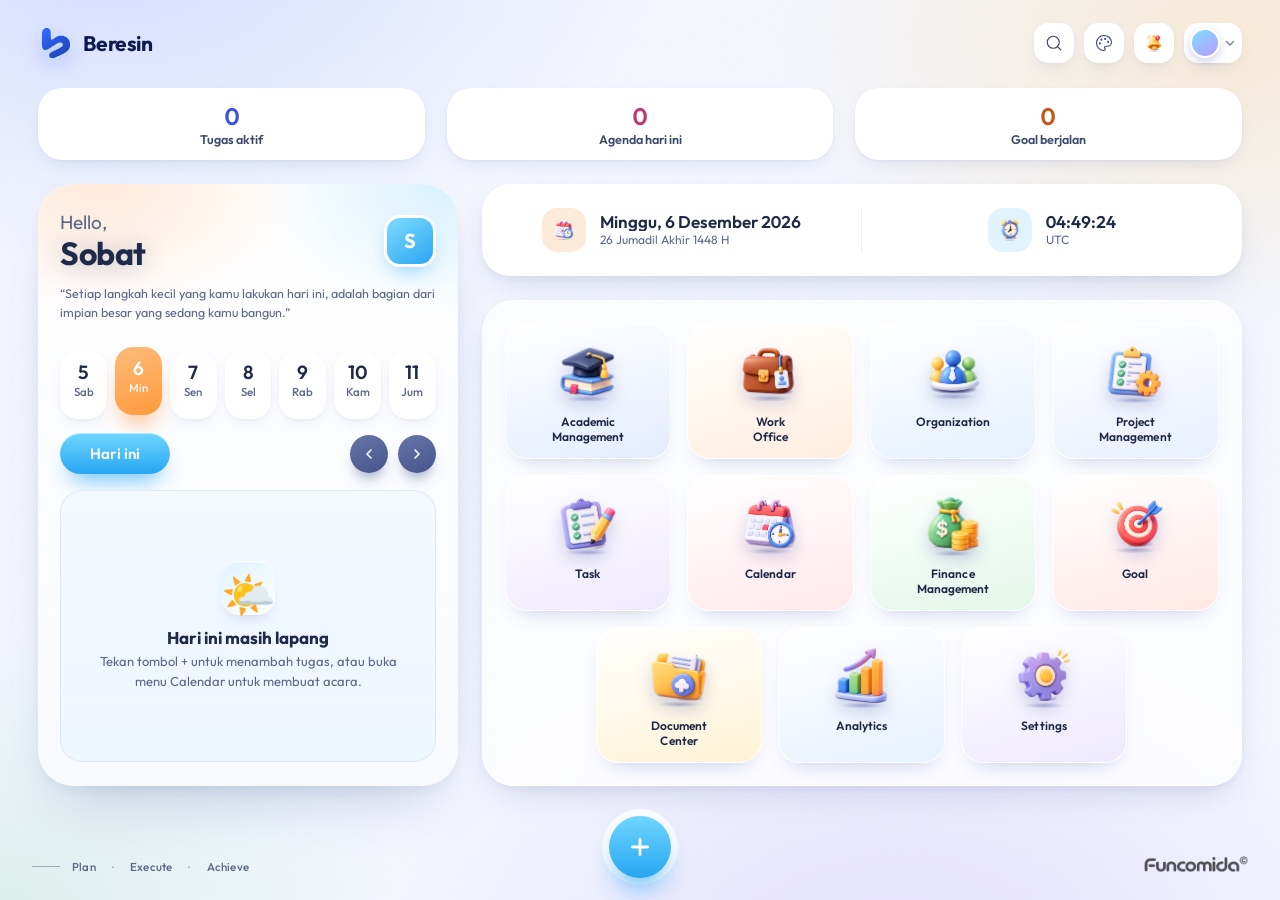
==== index.src.html @ 11c0bf35 "Add files via upload" ====
<!DOCTYPE html>
<html lang="id">
<head>
<meta charset="UTF-8">
<meta name="viewport" content="width=device-width, initial-scale=1, viewport-fit=cover">
<title>Beresin</title>
<meta name="description" content="Beresin — Semua teratur, hidup lebih mudah.">
<link rel="icon" type="image/svg+xml" href="data:image/svg+xml,%3Csvg xmlns='http://www.w3.org/2000/svg' viewBox='0 0 100 100'%3E%3Cdefs%3E%3ClinearGradient id='g' x1='0' y1='0' x2='1' y2='1'%3E%3Cstop offset='0' stop-color='%232F6BFF'/%3E%3Cstop offset='1' stop-color='%231E40AF'/%3E%3C/linearGradient%3E%3C/defs%3E%3Crect width='100' height='100' rx='24' fill='url(%23g)'/%3E%3Cg transform='translate(15 15) scale(.7)'%3E%3Cpath fill='white' d='M23.71 8.00C22.98 8.03 22.24 8.14 21.52 8.31C20.81 8.49 20.09 8.74 19.42 9.04C18.74 9.35 18.08 9.72 17.47 10.15C16.85 10.57 16.27 11.05 15.73 11.58C15.20 12.10 14.70 12.68 14.27 13.29C13.83 13.91 13.44 14.56 13.10 15.25C12.77 15.93 12.49 16.66 12.25 17.40C12.01 18.14 11.83 18.92 11.68 19.70C11.52 20.49 11.42 21.30 11.33 22.11C11.24 22.93 11.19 23.76 11.15 24.59C11.10 25.43 11.08 26.27 11.06 27.11C11.04 27.96 11.03 28.80 11.03 29.65C11.02 30.50 11.02 31.35 11.02 32.20C11.02 33.05 11.02 33.90 11.02 34.75C11.02 35.60 11.03 36.45 11.03 37.31C11.04 38.16 11.04 39.01 11.04 39.87C11.05 40.72 11.05 41.58 11.05 42.43C11.05 43.29 11.05 44.14 11.06 45.00C11.06 45.85 11.06 46.71 11.06 47.57C11.06 48.42 11.06 49.28 11.07 50.13C11.07 50.99 11.08 51.84 11.09 52.70C11.10 53.55 11.12 54.40 11.15 55.24C11.18 56.08 11.22 56.92 11.29 57.74C11.37 58.57 11.45 59.39 11.59 60.17C11.73 60.96 11.89 61.74 12.12 62.47C12.35 63.20 12.63 63.91 12.97 64.56C13.31 65.20 13.71 65.82 14.17 66.35C14.63 66.89 15.15 67.37 15.72 67.77C16.29 68.17 16.91 68.49 17.56 68.73C18.21 68.98 18.91 69.13 19.61 69.21C20.31 69.29 21.04 69.28 21.77 69.20C22.49 69.13 23.22 68.96 23.94 68.76C24.66 68.55 25.38 68.26 26.09 67.95C26.80 67.65 27.50 67.28 28.19 66.90C28.88 66.53 29.57 66.11 30.25 65.70C30.93 65.29 31.61 64.86 32.29 64.43C32.97 64.00 33.65 63.56 34.32 63.13C35.00 62.69 35.68 62.26 36.35 61.82C37.03 61.39 37.71 60.96 38.38 60.52C39.06 60.09 39.74 59.66 40.42 59.23C41.10 58.80 41.78 58.37 42.46 57.94C43.13 57.51 43.81 57.09 44.49 56.66C45.17 56.23 45.86 55.81 46.54 55.38C47.22 54.96 47.90 54.53 48.58 54.11C49.26 53.69 49.95 53.27 50.64 52.87C51.32 52.46 52.01 52.06 52.71 51.68C53.41 51.30 54.11 50.93 54.82 50.60C55.53 50.27 56.25 49.96 56.98 49.70C57.71 49.45 58.45 49.22 59.19 49.07C59.93 48.91 60.68 48.80 61.42 48.77C62.15 48.74 62.89 48.77 63.58 48.88C64.28 49.00 64.97 49.18 65.59 49.44C66.20 49.70 66.79 50.05 67.28 50.45C67.77 50.85 68.20 51.33 68.51 51.84C68.83 52.35 69.06 52.93 69.17 53.51C69.28 54.09 69.29 54.72 69.19 55.32C69.08 55.92 68.86 56.53 68.57 57.10C68.27 57.68 67.86 58.24 67.40 58.76C66.94 59.28 66.39 59.77 65.82 60.24C65.24 60.70 64.61 61.13 63.96 61.55C63.32 61.97 62.64 62.36 61.95 62.75C61.27 63.13 60.57 63.50 59.87 63.87C59.17 64.24 58.47 64.60 57.76 64.96C57.05 65.32 56.35 65.68 55.64 66.03C54.93 66.39 54.22 66.75 53.51 67.10C52.80 67.45 52.09 67.80 51.37 68.15C50.66 68.51 49.95 68.85 49.24 69.20C48.52 69.55 47.81 69.89 47.10 70.24C46.38 70.58 45.67 70.92 44.95 71.26C44.24 71.61 43.52 71.94 42.81 72.28C42.09 72.63 41.38 72.96 40.67 73.31C39.97 73.66 39.26 74.01 38.57 74.39C37.89 74.77 37.21 75.15 36.57 75.57C35.92 75.98 35.29 76.42 34.72 76.90C34.15 77.38 33.60 77.89 33.14 78.44C32.67 78.99 32.24 79.58 31.91 80.20C31.58 80.82 31.31 81.48 31.14 82.14C30.97 82.81 30.88 83.51 30.88 84.18C30.88 84.86 30.98 85.55 31.15 86.20C31.33 86.85 31.60 87.49 31.95 88.06C32.29 88.64 32.72 89.18 33.21 89.65C33.69 90.12 34.26 90.54 34.86 90.87C35.46 91.20 36.12 91.47 36.80 91.66C37.48 91.85 38.20 91.96 38.93 92.00C39.65 92.04 40.41 92.01 41.15 91.93C41.89 91.84 42.65 91.69 43.39 91.50C44.14 91.32 44.88 91.08 45.62 90.83C46.36 90.58 47.09 90.29 47.82 89.99C48.55 89.70 49.27 89.38 50.00 89.07C50.72 88.75 51.44 88.42 52.17 88.10C52.89 87.77 53.61 87.44 54.33 87.11C55.05 86.77 55.76 86.44 56.48 86.10C57.20 85.77 57.92 85.43 58.63 85.09C59.35 84.75 60.06 84.41 60.78 84.07C61.50 83.73 62.21 83.39 62.93 83.04C63.64 82.70 64.36 82.36 65.07 82.02C65.79 81.67 66.50 81.33 67.21 80.99C67.93 80.64 68.64 80.30 69.35 79.94C70.06 79.59 70.77 79.24 71.48 78.87C72.18 78.51 72.89 78.14 73.58 77.75C74.28 77.36 74.97 76.96 75.64 76.55C76.32 76.13 76.99 75.69 77.65 75.23C78.30 74.77 78.94 74.30 79.56 73.79C80.18 73.29 80.79 72.76 81.36 72.21C81.94 71.66 82.49 71.09 83.01 70.49C83.54 69.89 84.03 69.27 84.49 68.62C84.95 67.98 85.38 67.32 85.77 66.63C86.16 65.95 86.52 65.25 86.84 64.53C87.16 63.81 87.45 63.08 87.70 62.33C87.95 61.58 88.16 60.81 88.34 60.03C88.51 59.26 88.65 58.46 88.76 57.66C88.86 56.86 88.93 56.05 88.97 55.24C89.01 54.43 89.01 53.61 88.98 52.80C88.95 51.98 88.89 51.17 88.80 50.37C88.70 49.57 88.57 48.77 88.40 47.99C88.23 47.21 88.02 46.44 87.77 45.69C87.53 44.94 87.24 44.20 86.91 43.49C86.59 42.77 86.22 42.07 85.81 41.40C85.41 40.72 84.96 40.06 84.49 39.43C84.01 38.79 83.50 38.18 82.96 37.60C82.42 37.01 81.85 36.45 81.25 35.92C80.66 35.40 80.03 34.90 79.39 34.43C78.75 33.97 78.08 33.53 77.40 33.13C76.72 32.73 76.02 32.37 75.31 32.03C74.59 31.70 73.86 31.40 73.12 31.14C72.38 30.87 71.62 30.64 70.86 30.44C70.09 30.24 69.31 30.07 68.53 29.94C67.75 29.81 66.95 29.71 66.16 29.65C65.37 29.59 64.57 29.56 63.77 29.57C62.98 29.59 62.18 29.63 61.39 29.72C60.60 29.80 59.82 29.93 59.04 30.08C58.27 30.24 57.50 30.43 56.75 30.66C55.99 30.89 55.25 31.15 54.51 31.44C53.78 31.73 53.06 32.06 52.35 32.41C51.64 32.76 50.94 33.14 50.25 33.54C49.56 33.94 48.88 34.37 48.21 34.81C47.54 35.25 46.87 35.72 46.22 36.17C45.56 36.63 44.91 37.11 44.27 37.56C43.63 38.01 42.99 38.47 42.38 38.87C41.77 39.27 41.16 39.66 40.59 39.95C40.03 40.24 39.48 40.50 38.99 40.62C38.50 40.74 38.05 40.78 37.66 40.68C37.27 40.59 36.94 40.37 36.66 40.04C36.38 39.71 36.17 39.25 36.00 38.71C35.83 38.18 35.72 37.53 35.62 36.84C35.53 36.15 35.48 35.38 35.44 34.60C35.40 33.83 35.38 33.00 35.36 32.17C35.35 31.35 35.34 30.50 35.34 29.65C35.33 28.81 35.33 27.95 35.32 27.10C35.31 26.25 35.30 25.40 35.28 24.55C35.26 23.70 35.23 22.85 35.19 22.02C35.14 21.18 35.08 20.35 34.98 19.54C34.88 18.73 34.76 17.93 34.59 17.16C34.41 16.39 34.20 15.63 33.92 14.92C33.64 14.21 33.32 13.52 32.93 12.89C32.54 12.26 32.08 11.67 31.58 11.14C31.08 10.61 30.52 10.14 29.92 9.73C29.32 9.33 28.66 8.98 27.99 8.71C27.32 8.45 26.61 8.25 25.89 8.13C25.18 8.01 24.44 7.97 23.71 8.00Z'/%3E%3C/g%3E%3C/svg%3E">
<link rel="preconnect" href="https://fonts.googleapis.com">
<link rel="preconnect" href="https://fonts.gstatic.com" crossorigin>
<link rel="preload" as="style" href="https://fonts.googleapis.com/css2?family=Anton&family=Baloo+2:wght@600;700;800&family=Chakra+Petch:wght@400;500;600&family=EB+Garamond:wght@400;500&family=Fraunces:opsz,wght@9..144,600;9..144,700&family=Inter:wght@300;400;500;600;700&family=Nunito:wght@500;600;700;800&family=Outfit:wght@300;400;500;600;700&family=Pixelify+Sans:wght@400;500;600&family=Plus+Jakarta+Sans:wght@400;500;600;700;800&family=Sora:wght@400;500;600;700&display=swap" onload="this.onload=null;this.rel='stylesheet'">
<noscript><link rel="stylesheet" href="https://fonts.googleapis.com/css2?family=Anton&family=Baloo+2:wght@600;700;800&family=Chakra+Petch:wght@400;500;600&family=EB+Garamond:wght@400;500&family=Fraunces:opsz,wght@9..144,600;9..144,700&family=Inter:wght@300;400;500;600;700&family=Nunito:wght@500;600;700;800&family=Outfit:wght@300;400;500;600;700&family=Pixelify+Sans:wght@400;500;600&family=Plus+Jakarta+Sans:wght@400;500;600;700;800&family=Sora:wght@400;500;600;700&display=swap"></noscript>
<meta name="theme-color" content="#eef1f7">
<style>
:root{
  --ink:#1f2f4d;
  --glass:rgba(232,236,246,.62);
  --glass-line:rgba(255,255,255,.55);
  --serif:'EB Garamond','Cormorant Garamond',Georgia,serif;
  --sans:'Inter',system-ui,-apple-system,'Segoe UI',Roboto,sans-serif;
  --hand:'Segoe Script',cursive;
}
*{box-sizing:border-box;margin:0;padding:0}
html,body{height:100%}
body{font-family:var(--sans);color:var(--ink);overflow:hidden;background:#5b82b5;-webkit-font-smoothing:antialiased}

/* ---------- Background ---------- */
:root{--panel:rgba(246,248,253,.94)}
html[data-theme=pagi]{--ink:#233a5c;--glass:rgba(255,255,255,.58);--glass2:rgba(255,255,255,.55);--scene-filter:brightness(1.07) saturate(.92) hue-rotate(-10deg)}
html[data-theme=malam]{--ink:#e9eefc;--glass:rgba(18,26,48,.52);--glass2:rgba(18,26,48,.5);--glass-line:rgba(255,255,255,.16);--panel:rgba(20,28,50,.94);--scene-filter:brightness(.48) saturate(.85) hue-rotate(12deg)}
body{overflow-x:hidden;overflow-y:auto}
.bg{position:fixed;inset:0;z-index:0;background:#5a80b4}
.stack{position:absolute;inset:0;filter:var(--scene-filter,none);transition:filter .5s}
.stack svg{position:absolute;left:0;right:0;bottom:0;width:100%;height:100%}
.stack .photo{position:absolute;inset:0;background:center bottom/cover no-repeat}
.bg::after{content:"";position:absolute;inset:0;pointer-events:none;
  background:linear-gradient(180deg,rgba(40,60,100,.16) 0,transparent 22%,transparent 70%,rgba(30,25,45,.22) 100%)}
/* Layar tinggi (HP/tablet portrait): tampilkan seluruh pemandangan, tanpa zoom */
@media (max-aspect-ratio:3/2){
  .stack svg{height:calc(100vw * 1024 / 1536);-webkit-mask-image:linear-gradient(180deg,transparent 0,#000 20%);mask-image:linear-gradient(180deg,transparent 0,#000 20%)}
}

.sr-only{position:absolute;width:1px;height:1px;margin:-1px;padding:0;overflow:hidden;clip:rect(0 0 0 0);white-space:nowrap;border:0}
/* ---------- Layout ---------- */
.app{position:relative;z-index:1;min-height:100dvh;display:flex;flex-direction:column}
.top{display:flex;align-items:center;justify-content:space-between;padding:20px 32px 0;height:62px}
.brand{display:flex;align-items:center;gap:8px;color:#fff;text-decoration:none;font-family:var(--serif);font-size:17px;letter-spacing:.2px}
.brand svg{width:22px;height:22px}
.tools{display:flex;align-items:center;gap:16px;color:#fff}
.tools button{background:none;border:0;color:inherit;cursor:pointer;position:relative;display:grid;place-items:center;padding:3px;opacity:.95;transition:opacity .2s,transform .2s}
.tools button:hover{opacity:1;transform:translateY(-1px)}
.tools .ic{width:18px;height:18px}
.dot{position:absolute;top:1px;right:2px;width:6px;height:6px;border-radius:50%;background:#ff6b6b;border:1px solid rgba(255,255,255,.8)}
.avatar{display:flex;align-items:center;gap:4px}
.avatar i{width:27px;height:27px;border-radius:50%;border:2px solid #fff;display:block;overflow:hidden;background:linear-gradient(160deg,#cdd6e6 0,#8c9bb5 45%,#2b2f3d 46%,#161922 100%)}
.avatar svg{width:10px;height:10px}

/* ---------- Nav (lebih ramping) ---------- */
.nav-wrap{display:flex;justify-content:center;padding:8px 16px 0}
.nav{display:flex;align-items:flex-start;justify-content:center;padding:11px 18px 9px;border-radius:30px;
  background:var(--glass);border:1px solid var(--glass-line);
  -webkit-backdrop-filter:blur(14px) saturate(1.1);backdrop-filter:blur(14px) saturate(1.1);
  box-shadow:0 8px 30px rgba(40,60,110,.12), inset 0 1px 0 rgba(255,255,255,.45);max-width:100%}
.nav a{display:flex;flex-direction:column;align-items:center;gap:5px;text-decoration:none;color:var(--ink);
  font-size:10.5px;line-height:13.5px;text-align:center;padding:0 10px;flex:none;transition:transform .2s,opacity .2s;opacity:.92}
.nav a:hover{transform:translateY(-2px);opacity:1}
.nav a .ic{width:17px;height:17px;stroke-width:1.5}
.nav a:focus-visible,.tools button:focus-visible,.chip:focus-visible,.wall:focus-visible{outline:2px solid #fff;outline-offset:3px;border-radius:12px}

/* ---------- Hero (tepat di tengah) ---------- */
.hero{flex:1;display:flex;flex-direction:column;align-items:center;justify-content:center;text-align:center;padding:10px 20px 70px}
.hero h1{font-family:var(--serif);font-weight:400;color:#fff;line-height:1.2;letter-spacing:.2px;
  font-size:clamp(27px,3.2vw,48px);text-shadow:0 2px 24px rgba(40,60,110,.3)}
.quote{margin-top:18px;color:rgba(255,255,255,.96);font-size:clamp(13px,1.05vw,15.5px);line-height:1.6;font-weight:300;text-shadow:0 1px 14px rgba(40,60,110,.4)}
.info{margin:30px auto 0;display:grid;grid-template-columns:1fr 1px 1fr;align-items:center;width:min(470px,100%);height:76px;border-radius:24px;
  background:var(--glass2);border:1px solid var(--glass-line);color:var(--ink);
  -webkit-backdrop-filter:blur(14px);backdrop-filter:blur(14px);box-shadow:0 8px 30px rgba(40,60,110,.12)}
.info .cell{display:flex;align-items:center;justify-content:center;gap:12px;text-align:left;padding:0 10px}
.info .sep{width:1px;height:42px;background:currentColor;opacity:.22}
.info .ic{width:22px;height:22px;stroke-width:1.4;flex:none}
.info b{display:block;font-weight:500;font-size:14.5px;line-height:19px;font-variant-numeric:tabular-nums}
.info small{display:block;font-size:12px;line-height:18px;opacity:.88}

/* ---------- Footer ---------- */
.foot-l{position:fixed;left:32px;bottom:30px;z-index:2;display:flex;align-items:center;gap:12px;color:#fff;font-size:11.5px;letter-spacing:.2px}
.foot-l::before{content:"";width:28px;height:1px;background:rgba(255,255,255,.8)}
.foot-l span{opacity:.6;margin:0 4px}

/* ---------- Panel tema & wallpaper ---------- */
.panel{position:fixed;top:60px;right:24px;z-index:10;width:316px;max-width:calc(100vw - 24px);max-height:calc(100dvh - 80px);overflow:auto;
  padding:16px;border-radius:20px;background:var(--panel);color:var(--ink);border:1px solid var(--glass-line);
  -webkit-backdrop-filter:blur(18px);backdrop-filter:blur(18px);box-shadow:0 20px 60px rgba(20,30,60,.32);display:none;font-size:13px}
.panel.open{display:block;animation:pop .18s ease-out}
@keyframes pop{from{opacity:0;transform:translateY(-6px)}to{opacity:1;transform:none}}
.panel h2{font-size:12px;font-weight:500;margin:0 0 8px;opacity:.72}
.chips{display:flex;gap:8px;flex-wrap:wrap;margin-bottom:16px}
.chip{border:1px solid rgba(127,140,170,.45);background:transparent;color:inherit;border-radius:999px;padding:6px 13px;font:inherit;font-size:12.5px;cursor:pointer}
.chip[aria-pressed=true]{background:var(--ink);color:var(--panel);border-color:transparent}
.walls{display:grid;grid-template-columns:repeat(3,1fr);gap:8px}
.wall{aspect-ratio:16/10;border-radius:10px;border:2px solid transparent;cursor:pointer;background:#889 center/cover;position:relative;overflow:hidden;padding:0;display:grid;place-items:center;color:#fff}
.wall[aria-pressed=true]{border-color:var(--ink);box-shadow:0 0 0 1px var(--panel) inset}
.wall span{position:absolute;left:6px;bottom:4px;font-size:10px;color:#fff;text-shadow:0 1px 4px rgba(0,0,0,.65)}
.wall.up{border:2px dashed rgba(127,140,170,.6);color:var(--ink);background:rgba(127,140,170,.12)}
.wall.up span{color:var(--ink);text-shadow:none;left:0;right:0;text-align:center;bottom:auto}
.reset{margin-top:12px;background:none;border:0;color:inherit;opacity:.7;font:inherit;font-size:12px;text-decoration:underline;cursor:pointer;padding:0}

/* ---------- Responsif ---------- */
@media (max-width:1000px){.nav a{padding:0 7px}}
@media (max-width:820px){
  .top{padding:16px 18px 0;height:56px}
  .nav{display:grid;grid-template-columns:repeat(4,1fr);gap:14px 0;width:100%;max-width:440px;padding:14px 8px 12px;border-radius:24px}
  .nav a{padding:0 2px}
  .hero{padding-bottom:90px}
  .foot-l{left:18px;bottom:20px}
  .panel{right:12px;top:54px}
}
@media (max-width:420px){
  .tools{gap:12px}
  .info{height:70px}.info .cell{gap:8px;padding:0 6px}.info b{font-size:13.5px}.info small{font-size:11px}
  .quote br{display:none}
}
@media (prefers-reduced-motion:no-preference){
  .hero>*{animation:rise .9s cubic-bezier(.2,.7,.2,1) both}
  .hero .quote{animation-delay:.12s}.hero .info{animation-delay:.24s}
  @keyframes rise{from{opacity:0;transform:translateY(12px)}to{opacity:1;transform:none}}
}
</style>
<link rel="stylesheet" href="academic.css">
<link rel="stylesheet" href="cosmos.css">
<link rel="stylesheet" href="hud.css">
<link rel="stylesheet" href="premium.css">
<link rel="stylesheet" href="elite.css">
<link rel="stylesheet" href="academic-art.css">
<link rel="stylesheet" href="finance.css">
<link rel="stylesheet" href="fibnk.css">
<link rel="stylesheet" href="readowl.css">
<link rel="stylesheet" href="work-arcade.css">
<link rel="stylesheet" href="org-shop.css">
<link rel="stylesheet" href="goals.css">
<link rel="stylesheet" href="tasks.css">
<link rel="stylesheet" href="projects.css">
<link rel="stylesheet" href="analytics.css">
<link rel="stylesheet" href="refine.css">
<link rel="stylesheet" href="worlds.css">
<link rel="stylesheet" href="polish.css">
<link rel="stylesheet" href="v6.css">
<link rel="stylesheet" href="cal-fire.css">
<link rel="stylesheet" href="fixes.css">
<link rel="stylesheet" href="icons-premium.css">
<link rel="stylesheet" href="academic-light.css">
<link rel="stylesheet" href="fixes-buttons.css">
<link rel="stylesheet" href="exam.css">
<link rel="stylesheet" href="soft.css">
<link rel="stylesheet" href="final.css">
<link rel="stylesheet" href="cekricek.css">
<link rel="stylesheet" href="work-noir.css">
<link rel="stylesheet" href="revisi.css">
<link rel="stylesheet" href="beresin.css">
<link rel="stylesheet" href="fresh.css">
<link rel="stylesheet" href="icons-live.css">
<link rel="stylesheet" href="icons-3d.css">
<link rel="stylesheet" href="cal-polish.css">
<link rel="stylesheet" href="redesign.css">
</head>
<body>

<!-- Ikon (Lucide-style) -->
<svg width="0" height="0" style="position:absolute" aria-hidden="true">
  <defs>
    <symbol id="i-academic" viewBox="0 0 24 24"><image href="icons/academic.png" xlink:href="icons/academic.png" x="0" y="0" width="24" height="24"/></symbol>
    <symbol id="i-work" viewBox="0 0 24 24"><image href="icons/work.png" xlink:href="icons/work.png" x="0" y="0" width="24" height="24"/></symbol>
    <symbol id="i-org" viewBox="0 0 24 24"><image href="icons/org.png" xlink:href="icons/org.png" x="0" y="0" width="24" height="24"/></symbol>
    <symbol id="i-project" viewBox="0 0 24 24"><image href="icons/project.png" xlink:href="icons/project.png" x="0" y="0" width="24" height="24"/></symbol>
    <symbol id="i-task" viewBox="0 0 24 24"><image href="icons/task.png" xlink:href="icons/task.png" x="0" y="0" width="24" height="24"/></symbol>
    <symbol id="i-cal" viewBox="0 0 24 24"><image href="icons/cal.png" xlink:href="icons/cal.png" x="0" y="0" width="24" height="24"/></symbol>
    <symbol id="i-fin" viewBox="0 0 24 24"><image href="icons/fin.png" xlink:href="icons/fin.png" x="0" y="0" width="24" height="24"/></symbol>
    <symbol id="i-goal" viewBox="0 0 24 24"><image href="icons/goal.png" xlink:href="icons/goal.png" x="0" y="0" width="24" height="24"/></symbol>
    <symbol id="i-doc" viewBox="0 0 24 24"><image href="icons/doc.png" xlink:href="icons/doc.png" x="0" y="0" width="24" height="24"/></symbol>
    <symbol id="i-chart" viewBox="0 0 24 24"><image href="icons/chart.png" xlink:href="icons/chart.png" x="0" y="0" width="24" height="24"/></symbol>
    <symbol id="i-set" viewBox="0 0 24 24"><image href="icons/set.png" xlink:href="icons/set.png" x="0" y="0" width="24" height="24"/></symbol>
    <symbol id="i-search" viewBox="0 0 24 24"><circle cx="11" cy="11" r="8"/><path d="m21 21-4.3-4.3"/></symbol>
    <symbol id="i-bell" viewBox="0 0 24 24"><image href="icons/bell.png" xlink:href="icons/bell.png" x="0" y="0" width="24" height="24"/></symbol>
    <symbol id="i-clock" viewBox="0 0 24 24"><image href="icons/clock.png" xlink:href="icons/clock.png" x="0" y="0" width="24" height="24"/></symbol>
    <symbol id="i-palette" viewBox="0 0 24 24"><circle cx="13.5" cy="6.5" r=".6"/><circle cx="17.5" cy="10.5" r=".6"/><circle cx="8.5" cy="7.5" r=".6"/><circle cx="6.5" cy="12.5" r=".6"/><path d="M12 2C6.5 2 2 6.5 2 12s4.5 10 10 10c.93 0 1.65-.75 1.65-1.69 0-.44-.18-.83-.44-1.12-.29-.29-.44-.65-.44-1.13a1.64 1.64 0 0 1 1.67-1.67h2c3.05 0 5.55-2.5 5.55-5.55C21.97 6.01 17.46 2 12 2z"/></symbol>
    <symbol id="i-cloud" viewBox="0 0 24 24"><path d="M12 2v2M4.93 4.93l1.41 1.41M20 12h2M19.07 4.93l-1.41 1.41M15.95 12.65a4 4 0 0 0-5.93-4.13"/><path d="M13 22H7a5 5 0 1 1 4.9-6H13a3 3 0 0 1 0 6Z"/></symbol>
      <symbol id="i-book" viewBox="0 0 24 24"><image href="icons/book.png" xlink:href="icons/book.png" x="0" y="0" width="24" height="24"/></symbol>
  </defs>
</svg>

<!-- Background: ilustrasi SVG + (opsional) foto assets/bg.jpg -->
<div class="bg" aria-hidden="true"><div class="stack">

</div><div id="nebula"></div><canvas id="cosmos"></canvas></div>

<div class="app">
  <header class="top">
    <a class="brand" href="#" aria-label="Beresin">
      <svg viewBox="0 0 100 100" aria-hidden="true"><defs><linearGradient id="bsGrad" x1=".1" y1="0" x2=".9" y2="1"><stop offset="0" stop-color="#2F6BFF"/><stop offset="1" stop-color="#1E40AF"/></linearGradient></defs><path fill="url(#bsGrad)" d="M23.71 8.00C22.98 8.03 22.24 8.14 21.52 8.31C20.81 8.49 20.09 8.74 19.42 9.04C18.74 9.35 18.08 9.72 17.47 10.15C16.85 10.57 16.27 11.05 15.73 11.58C15.20 12.10 14.70 12.68 14.27 13.29C13.83 13.91 13.44 14.56 13.10 15.25C12.77 15.93 12.49 16.66 12.25 17.40C12.01 18.14 11.83 18.92 11.68 19.70C11.52 20.49 11.42 21.30 11.33 22.11C11.24 22.93 11.19 23.76 11.15 24.59C11.10 25.43 11.08 26.27 11.06 27.11C11.04 27.96 11.03 28.80 11.03 29.65C11.02 30.50 11.02 31.35 11.02 32.20C11.02 33.05 11.02 33.90 11.02 34.75C11.02 35.60 11.03 36.45 11.03 37.31C11.04 38.16 11.04 39.01 11.04 39.87C11.05 40.72 11.05 41.58 11.05 42.43C11.05 43.29 11.05 44.14 11.06 45.00C11.06 45.85 11.06 46.71 11.06 47.57C11.06 48.42 11.06 49.28 11.07 50.13C11.07 50.99 11.08 51.84 11.09 52.70C11.10 53.55 11.12 54.40 11.15 55.24C11.18 56.08 11.22 56.92 11.29 57.74C11.37 58.57 11.45 59.39 11.59 60.17C11.73 60.96 11.89 61.74 12.12 62.47C12.35 63.20 12.63 63.91 12.97 64.56C13.31 65.20 13.71 65.82 14.17 66.35C14.63 66.89 15.15 67.37 15.72 67.77C16.29 68.17 16.91 68.49 17.56 68.73C18.21 68.98 18.91 69.13 19.61 69.21C20.31 69.29 21.04 69.28 21.77 69.20C22.49 69.13 23.22 68.96 23.94 68.76C24.66 68.55 25.38 68.26 26.09 67.95C26.80 67.65 27.50 67.28 28.19 66.90C28.88 66.53 29.57 66.11 30.25 65.70C30.93 65.29 31.61 64.86 32.29 64.43C32.97 64.00 33.65 63.56 34.32 63.13C35.00 62.69 35.68 62.26 36.35 61.82C37.03 61.39 37.71 60.96 38.38 60.52C39.06 60.09 39.74 59.66 40.42 59.23C41.10 58.80 41.78 58.37 42.46 57.94C43.13 57.51 43.81 57.09 44.49 56.66C45.17 56.23 45.86 55.81 46.54 55.38C47.22 54.96 47.90 54.53 48.58 54.11C49.26 53.69 49.95 53.27 50.64 52.87C51.32 52.46 52.01 52.06 52.71 51.68C53.41 51.30 54.11 50.93 54.82 50.60C55.53 50.27 56.25 49.96 56.98 49.70C57.71 49.45 58.45 49.22 59.19 49.07C59.93 48.91 60.68 48.80 61.42 48.77C62.15 48.74 62.89 48.77 63.58 48.88C64.28 49.00 64.97 49.18 65.59 49.44C66.20 49.70 66.79 50.05 67.28 50.45C67.77 50.85 68.20 51.33 68.51 51.84C68.83 52.35 69.06 52.93 69.17 53.51C69.28 54.09 69.29 54.72 69.19 55.32C69.08 55.92 68.86 56.53 68.57 57.10C68.27 57.68 67.86 58.24 67.40 58.76C66.94 59.28 66.39 59.77 65.82 60.24C65.24 60.70 64.61 61.13 63.96 61.55C63.32 61.97 62.64 62.36 61.95 62.75C61.27 63.13 60.57 63.50 59.87 63.87C59.17 64.24 58.47 64.60 57.76 64.96C57.05 65.32 56.35 65.68 55.64 66.03C54.93 66.39 54.22 66.75 53.51 67.10C52.80 67.45 52.09 67.80 51.37 68.15C50.66 68.51 49.95 68.85 49.24 69.20C48.52 69.55 47.81 69.89 47.10 70.24C46.38 70.58 45.67 70.92 44.95 71.26C44.24 71.61 43.52 71.94 42.81 72.28C42.09 72.63 41.38 72.96 40.67 73.31C39.97 73.66 39.26 74.01 38.57 74.39C37.89 74.77 37.21 75.15 36.57 75.57C35.92 75.98 35.29 76.42 34.72 76.90C34.15 77.38 33.60 77.89 33.14 78.44C32.67 78.99 32.24 79.58 31.91 80.20C31.58 80.82 31.31 81.48 31.14 82.14C30.97 82.81 30.88 83.51 30.88 84.18C30.88 84.86 30.98 85.55 31.15 86.20C31.33 86.85 31.60 87.49 31.95 88.06C32.29 88.64 32.72 89.18 33.21 89.65C33.69 90.12 34.26 90.54 34.86 90.87C35.46 91.20 36.12 91.47 36.80 91.66C37.48 91.85 38.20 91.96 38.93 92.00C39.65 92.04 40.41 92.01 41.15 91.93C41.89 91.84 42.65 91.69 43.39 91.50C44.14 91.32 44.88 91.08 45.62 90.83C46.36 90.58 47.09 90.29 47.82 89.99C48.55 89.70 49.27 89.38 50.00 89.07C50.72 88.75 51.44 88.42 52.17 88.10C52.89 87.77 53.61 87.44 54.33 87.11C55.05 86.77 55.76 86.44 56.48 86.10C57.20 85.77 57.92 85.43 58.63 85.09C59.35 84.75 60.06 84.41 60.78 84.07C61.50 83.73 62.21 83.39 62.93 83.04C63.64 82.70 64.36 82.36 65.07 82.02C65.79 81.67 66.50 81.33 67.21 80.99C67.93 80.64 68.64 80.30 69.35 79.94C70.06 79.59 70.77 79.24 71.48 78.87C72.18 78.51 72.89 78.14 73.58 77.75C74.28 77.36 74.97 76.96 75.64 76.55C76.32 76.13 76.99 75.69 77.65 75.23C78.30 74.77 78.94 74.30 79.56 73.79C80.18 73.29 80.79 72.76 81.36 72.21C81.94 71.66 82.49 71.09 83.01 70.49C83.54 69.89 84.03 69.27 84.49 68.62C84.95 67.98 85.38 67.32 85.77 66.63C86.16 65.95 86.52 65.25 86.84 64.53C87.16 63.81 87.45 63.08 87.70 62.33C87.95 61.58 88.16 60.81 88.34 60.03C88.51 59.26 88.65 58.46 88.76 57.66C88.86 56.86 88.93 56.05 88.97 55.24C89.01 54.43 89.01 53.61 88.98 52.80C88.95 51.98 88.89 51.17 88.80 50.37C88.70 49.57 88.57 48.77 88.40 47.99C88.23 47.21 88.02 46.44 87.77 45.69C87.53 44.94 87.24 44.20 86.91 43.49C86.59 42.77 86.22 42.07 85.81 41.40C85.41 40.72 84.96 40.06 84.49 39.43C84.01 38.79 83.50 38.18 82.96 37.60C82.42 37.01 81.85 36.45 81.25 35.92C80.66 35.40 80.03 34.90 79.39 34.43C78.75 33.97 78.08 33.53 77.40 33.13C76.72 32.73 76.02 32.37 75.31 32.03C74.59 31.70 73.86 31.40 73.12 31.14C72.38 30.87 71.62 30.64 70.86 30.44C70.09 30.24 69.31 30.07 68.53 29.94C67.75 29.81 66.95 29.71 66.16 29.65C65.37 29.59 64.57 29.56 63.77 29.57C62.98 29.59 62.18 29.63 61.39 29.72C60.60 29.80 59.82 29.93 59.04 30.08C58.27 30.24 57.50 30.43 56.75 30.66C55.99 30.89 55.25 31.15 54.51 31.44C53.78 31.73 53.06 32.06 52.35 32.41C51.64 32.76 50.94 33.14 50.25 33.54C49.56 33.94 48.88 34.37 48.21 34.81C47.54 35.25 46.87 35.72 46.22 36.17C45.56 36.63 44.91 37.11 44.27 37.56C43.63 38.01 42.99 38.47 42.38 38.87C41.77 39.27 41.16 39.66 40.59 39.95C40.03 40.24 39.48 40.50 38.99 40.62C38.50 40.74 38.05 40.78 37.66 40.68C37.27 40.59 36.94 40.37 36.66 40.04C36.38 39.71 36.17 39.25 36.00 38.71C35.83 38.18 35.72 37.53 35.62 36.84C35.53 36.15 35.48 35.38 35.44 34.60C35.40 33.83 35.38 33.00 35.36 32.17C35.35 31.35 35.34 30.50 35.34 29.65C35.33 28.81 35.33 27.95 35.32 27.10C35.31 26.25 35.30 25.40 35.28 24.55C35.26 23.70 35.23 22.85 35.19 22.02C35.14 21.18 35.08 20.35 34.98 19.54C34.88 18.73 34.76 17.93 34.59 17.16C34.41 16.39 34.20 15.63 33.92 14.92C33.64 14.21 33.32 13.52 32.93 12.89C32.54 12.26 32.08 11.67 31.58 11.14C31.08 10.61 30.52 10.14 29.92 9.73C29.32 9.33 28.66 8.98 27.99 8.71C27.32 8.45 26.61 8.25 25.89 8.13C25.18 8.01 24.44 7.97 23.71 8.00Z"/></svg>
      Beresin
    </a>
    <div class="tools">
      <button type="button" aria-label="Cari"><svg class="ic" fill="none" stroke="currentColor" stroke-width="1.5" stroke-linecap="round" stroke-linejoin="round"><use href="#i-search"/></svg></button>
      <button type="button" id="themeBtn" aria-label="Tema dan wallpaper" aria-expanded="false" aria-controls="panel"><svg class="ic" fill="none" stroke="currentColor" stroke-width="1.5" stroke-linecap="round" stroke-linejoin="round"><use href="#i-palette"/></svg></button>
      <button type="button" aria-label="Notifikasi"><svg class="ic" fill="none" stroke="currentColor" stroke-width="1.5" stroke-linecap="round" stroke-linejoin="round"><use href="#i-bell"/></svg><span class="dot"></span></button>
      <button type="button" class="avatar" aria-label="Akun"><i></i><svg viewBox="0 0 12 12" fill="none" stroke="#fff" stroke-width="1.3" stroke-linecap="round" stroke-linejoin="round"><path d="m2.5 4.5 3.5 3.5 3.5-3.5"/></svg></button>
    </div>
  </header>

  <div class="nav-wrap">
    <nav class="nav" aria-label="Menu utama">
      <a href="#academic"><svg class="ic" fill="none" stroke="currentColor" stroke-linecap="round" stroke-linejoin="round"><use href="#i-academic"/></svg><span>Academic<br>Management</span></a>
      <a href="#work"><svg class="ic" fill="none" stroke="currentColor" stroke-linecap="round" stroke-linejoin="round"><use href="#i-work"/></svg><span>Work<br>Office</span></a>
      <a href="#organization"><svg class="ic" fill="none" stroke="currentColor" stroke-linecap="round" stroke-linejoin="round"><use href="#i-org"/></svg><span>Organization</span></a>
      <a href="#project"><svg class="ic" fill="none" stroke="currentColor" stroke-linecap="round" stroke-linejoin="round"><use href="#i-project"/></svg><span>Project<br>Management</span></a>
      <a href="#task"><svg class="ic" fill="none" stroke="currentColor" stroke-linecap="round" stroke-linejoin="round"><use href="#i-task"/></svg><span>Task</span></a>
      <a href="#calendar"><svg class="ic" fill="none" stroke="currentColor" stroke-linecap="round" stroke-linejoin="round"><use href="#i-cal"/></svg><span>Calendar</span></a>
      <a href="#finance"><svg class="ic" fill="none" stroke="currentColor" stroke-linecap="round" stroke-linejoin="round"><use href="#i-fin"/></svg><span>Finance<br>Management</span></a>
      <a href="#goal"><svg class="ic" fill="none" stroke="currentColor" stroke-linecap="round" stroke-linejoin="round"><use href="#i-goal"/></svg><span>Goal</span></a>
      <a href="#documents"><svg class="ic" fill="none" stroke="currentColor" stroke-linecap="round" stroke-linejoin="round"><use href="#i-doc"/></svg><span>Document<br>Center</span></a>
      <a href="#analytics"><svg class="ic" fill="none" stroke="currentColor" stroke-linecap="round" stroke-linejoin="round"><use href="#i-chart"/></svg><span>Analytics</span></a>
      <a href="#settings" id="navSettings"><svg class="ic" fill="none" stroke="currentColor" stroke-linecap="round" stroke-linejoin="round"><use href="#i-set"/></svg><span>Settings</span></a>
    </nav>
  </div>

  <main class="hero">
    <h1 class="greet" id="greet"><span id="hiName" class="sr-only">Assalamu’alaikum,</span><span class="glitch" id="glitch" aria-hidden="true" data-text=""></span></h1>
    <div class="greet-dots" id="greetDots" aria-hidden="true"></div>
    <p class="quote">“Setiap langkah kecil yang kamu lakukan hari ini, <br>adalah bagian dari impian besar yang sedang kamu bangun.”</p>
    <div class="info">
      <div class="cell">
        <svg class="ic" fill="none" stroke="currentColor" stroke-linecap="round" stroke-linejoin="round"><use href="#i-cal"/></svg>
        <span><b id="masehi">Rabu, 29 Oktober 2025</b><small id="hijriah">4 Jumadil Akhir 1447 H</small></span>
      </div>
      <i class="sep"></i>
      <div class="cell">
        <svg class="ic" fill="none" stroke="currentColor" stroke-linecap="round" stroke-linejoin="round"><use href="#i-clock"/></svg>
        <span><b id="clock">00:00:00</b><small id="zone">WIB</small></span>
      </div>
    </div>
  </main>
</div>

<div class="foot-l">Plan <span>·</span> Execute <span>·</span> Achieve</div>
<div class="foot-r" role="contentinfo"><img src="[data-uri]" alt="Funcomida©" width="104" height="16" draggable="false"></div>
<aside class="panel" id="panel" aria-label="Tampilan">
  <div class="p-head"><b>Tampilan</b><small>Atur kenyamanan tampilan</small></div>
  <div class="p-row"><span><b>Mode hemat</b><small>Kurangi animasi latar agar ringan di perangkat lawas</small></span><button type="button" class="sw" id="liteBtn" role="switch" aria-checked="false" aria-label="Mode hemat"></button></div>
  </aside>

<script>
(function(){
  var root=document.documentElement,$=function(i){return document.getElementById(i)};
  var S={get:function(k){try{return localStorage.getItem(k)}catch(e){return null}},
         set:function(k,v){try{localStorage.setItem(k,v);return true}catch(e){return false}},
         del:function(k){try{localStorage.removeItem(k)}catch(e){}}};

  /* ---------- Tanggal & jam real-time ---------- */
  var bulan=['Muharram','Safar','Rabiul Awal','Rabiul Akhir','Jumadil Awal','Jumadil Akhir','Rajab','Syaban','Ramadan','Syawal','Dzulkaidah','Dzulhijjah'];
  var tz='';try{tz=Intl.DateTimeFormat().resolvedOptions().timeZone||''}catch(e){}
  var zmap={'Asia/Jakarta':'WIB','Asia/Pontianak':'WIB','Asia/Makassar':'WITA','Asia/Jayapura':'WIT'};
  function zone(d){
    if(zmap[tz])return zmap[tz];
    try{var t=new Intl.DateTimeFormat('id-ID',{timeZoneName:'short'}).formatToParts(d).filter(function(x){return x.type==='timeZoneName'})[0];return t?t.value:tz}catch(e){return tz}
  }
  function pad(n){return n<10?'0'+n:''+n}
  var lastDay=-1;
  function tick(){
    var d=new Date();
    $('clock').textContent=pad(d.getHours())+':'+pad(d.getMinutes())+':'+pad(d.getSeconds());
    if(d.getDate()!==lastDay){
      lastDay=d.getDate();
      $('zone').textContent=zone(d);
      $('masehi').textContent=d.toLocaleDateString('id-ID',{weekday:'long',day:'numeric',month:'long',year:'numeric'});
      try{
        var p={};
        new Intl.DateTimeFormat('en-u-ca-islamic-umalqura',{day:'numeric',month:'numeric',year:'numeric'}).formatToParts(d).forEach(function(x){p[x.type]=x.value});
        $('hijriah').textContent=p.day+' '+bulan[parseInt(p.month,10)-1]+' '+parseInt(p.relatedYear||p.year,10)+' H';
      }catch(e){}
    }
  }
  tick();setInterval(tick,1000);

  /* ---------- Tampilan: satu suasana, langit bintang ---------- */
  root.dataset.theme='pagi';root.dataset.wall='soft';
  ['mo-wall','mo-theme','mo-custom','mo-gn'].forEach(function(k){S.del(k)});

  /* ---------- Panel ---------- */
  var panel=$('panel'),btn=$('themeBtn');
  function toggle(open){
    var o=open===undefined?!panel.classList.contains('open'):open;
    panel.classList.toggle('open',o);btn.setAttribute('aria-expanded',o);
  }
  btn.addEventListener('click',function(e){e.stopPropagation();toggle()});
  document.addEventListener('click',function(e){if(!panel.contains(e.target))toggle(false)});
  document.addEventListener('keydown',function(e){if(e.key==='Escape')toggle(false)});
})();
</script>
<script src="cosmos.js"></script>
<script src="hud.js"></script>
<script src="academic.js"></script>
<script src="exam-bank.js"></script>
<script src="exam-bank-etika-modul.js"></script>
<script src="exam-bank-acara-perdata.js"></script>
<script src="exam-bank-acara-perdata-2.js"></script>
<script src="exam.js"></script>
<script src="office.js"></script>
<script src="work-arcade.js"></script>
<script src="org-shop.js"></script>
<script src="tasks.js"></script>
<script src="calendar.js"></script>
<script src="finance.js"></script>
<script src="finance-ana.js"></script>
<script src="goals.js"></script>
<script src="documents.js"></script>
<script src="analytics.js"></script>
<script src="settings.js"></script>
<script src="premium.js"></script>
<script src="worlds.js"></script>
<script src="polish.js"></script>
<script src="v6.js"></script>
<script src="fx.js"></script>
<script src="stars.js"></script>
<script src="soft.js"></script>
<script src="icons-3d.js"></script>
<script src="brand-icons.js"></script>
<script src="icons-live.js"></script>
<script src="icons-motion.js"></script>
</body>
</html>
---- academic.css ----
/* Academic Management window — memakai variabel tema dari index.html */
html[data-theme=malam]{color-scheme:dark}
.ac-ov{position:fixed;inset:0;z-index:50;display:flex;align-items:center;justify-content:center;padding:16px;
  background:rgba(20,30,55,.38);-webkit-backdrop-filter:blur(6px);backdrop-filter:blur(6px);animation:acfade .2s ease-out}
.ac-ov[hidden]{display:none}
.ac-ov2{z-index:60;background:rgba(10,15,30,.45)}
@keyframes acfade{from{opacity:0}to{opacity:1}}
.ac-win{width:min(1060px,100%);height:min(760px,calc(100dvh - 32px));display:flex;flex-direction:column;overflow:hidden;
  background:var(--panel);color:var(--ink);border:1px solid var(--glass-line);border-radius:24px;
  box-shadow:0 30px 90px rgba(10,20,50,.4);font-family:var(--sans);font-size:13.5px}
.ac-win header{display:flex;align-items:flex-start;justify-content:space-between;gap:12px;padding:20px 24px 8px}
.ac-win h2{font-family:var(--serif);font-weight:400;font-size:26px;line-height:1.15}
.ac-win header p{opacity:.7;font-size:12.5px;margin-top:3px}
.ac-x{border:0;background:rgba(127,140,170,.18);color:inherit;width:32px;height:32px;border-radius:50%;font-size:20px;line-height:1;cursor:pointer;flex:none}
.ac-x:hover{background:rgba(127,140,170,.32)}
.ac-tabs{display:flex;gap:6px;padding:8px 24px 12px;overflow-x:auto;scrollbar-width:none;border-bottom:1px solid rgba(127,140,170,.22)}
.ac-tabs::-webkit-scrollbar{display:none}
.ac-tab,.ac-chip{flex:none;border:1px solid rgba(127,140,170,.4);background:transparent;color:inherit;border-radius:999px;padding:7px 14px;font:inherit;font-size:12.5px;cursor:pointer;white-space:nowrap}
.ac-tab[aria-selected=true],.ac-chip[aria-pressed=true]{background:var(--ink);color:var(--panel);border-color:transparent}
.ac-body{flex:1;overflow:auto;padding:18px 24px 26px}
.ac-bar{display:flex;align-items:center;justify-content:space-between;gap:12px;flex-wrap:wrap;margin-bottom:14px}
.ac-hint{opacity:.7;font-size:12.5px;max-width:60ch}
.ac-btn{border:1px solid rgba(127,140,170,.45);background:transparent;color:inherit;border-radius:10px;padding:8px 14px;font:inherit;font-size:12.5px;cursor:pointer}
.ac-btn:hover{background:rgba(127,140,170,.16)}
.ac-btn.pri{background:var(--ink);color:var(--panel);border-color:transparent}
.ac-btn.pri:hover{opacity:.9}
.ac-btn.sm{padding:5px 10px;font-size:12px}
.ac-btn.danger{color:#d0443e}
.ac-card{border:1px solid rgba(127,140,170,.3);background:rgba(127,140,170,.09);border-radius:16px;padding:16px;margin-bottom:14px}
.ac-card h3{font-size:15px;font-weight:500}
.ac-row{display:flex;justify-content:space-between;align-items:flex-start;gap:12px;flex-wrap:wrap}
.ac-acts{display:flex;gap:6px;flex-wrap:wrap}
.ac-meta{display:flex;gap:18px;flex-wrap:wrap;margin:10px 0;font-size:12.5px;opacity:.9}
.ac-meta b{font-weight:500}
.ac-notes{white-space:pre-wrap;opacity:.8;font-size:12.5px;margin:6px 0 10px}
.ac-badge{display:inline-block;border-radius:999px;padding:2px 9px;font-size:11px;border:1px solid rgba(127,140,170,.45);margin-left:6px;vertical-align:middle;background:transparent;color:inherit;font-family:inherit}
.ac-badge.on{background:#2f9e6b;color:#fff;border-color:transparent}
.ac-badge.hi{background:#d0443e;color:#fff;border-color:transparent}
.ac-badge.mid{background:#d99a2b;color:#fff;border-color:transparent}
.ac-badge.late{color:#d0443e;border-color:#d0443e}
button.ac-badge{cursor:pointer}
.ac-tbl{width:100%;border-collapse:collapse;font-size:12.5px;margin-top:6px}
.ac-tbl th{text-align:left;font-weight:500;opacity:.65;padding:6px 8px;border-bottom:1px solid rgba(127,140,170,.3)}
.ac-tbl td{padding:8px;border-bottom:1px solid rgba(127,140,170,.16);vertical-align:top}
.ac-tbl tr.ac-click{cursor:pointer}.ac-tbl tr.ac-click:hover{background:rgba(127,140,170,.12)}
.ac-tblwrap{overflow-x:auto}
.ac-empty{text-align:center;opacity:.65;padding:36px 12px;border:1px dashed rgba(127,140,170,.4);border-radius:16px}
.ac-chips{display:flex;gap:6px;flex-wrap:wrap;margin-bottom:14px}
.ac-item{display:flex;gap:12px;align-items:flex-start;border:1px solid rgba(127,140,170,.3);background:rgba(127,140,170,.09);border-radius:14px;padding:12px 14px;margin-bottom:10px}
.ac-item>div{flex:1;min-width:0}
.ac-item .t{font-size:14px;font-weight:500;text-align:left;background:none;border:0;color:inherit;font-family:inherit;padding:0;cursor:pointer}
.ac-item .t:hover{text-decoration:underline}
.ac-item.done .t{opacity:.55;text-decoration:line-through}
.ac-item small{display:block;opacity:.72;font-size:12px;margin-top:3px;line-height:1.5}
.ac-item input[type=checkbox]{width:18px;height:18px;margin-top:2px;accent-color:var(--ink);cursor:pointer}
.ac-item a,.ac-card a{color:inherit}
.ac-grid{display:grid;grid-template-columns:repeat(auto-fit,minmax(170px,1fr));gap:12px;margin-bottom:18px}
.ac-stat{border:1px solid rgba(127,140,170,.3);background:rgba(127,140,170,.09);border-radius:16px;padding:14px 16px}
.ac-stat b{display:block;font-family:var(--serif);font-weight:400;font-size:32px;line-height:1.1}
.ac-stat span{font-size:12px;opacity:.72}
.ac-h{font-size:14px;font-weight:500;margin:18px 0 10px}
.ac-bars{display:grid;gap:10px}
.ac-bar2{display:grid;grid-template-columns:minmax(80px,170px) 1fr auto;gap:10px;align-items:center;font-size:12.5px}
.ac-track{height:10px;border-radius:99px;background:rgba(127,140,170,.2);overflow:hidden;position:relative}
.ac-track i{display:block;height:100%;border-radius:99px;background:var(--ink)}
.ac-track i.alt{background:#d99a2b}
.ac-pair{display:grid;gap:4px}
.ac-legend{display:flex;gap:14px;font-size:12px;opacity:.8;margin-bottom:8px}
.ac-legend i{display:inline-block;width:10px;height:10px;border-radius:50%;margin-right:5px;background:var(--ink)}
.ac-legend i.alt{background:#d99a2b}
.ac-warn{border:1px solid #d99a2b;background:rgba(217,154,43,.14);border-radius:12px;padding:10px 14px;margin-bottom:14px;font-size:12.5px;display:flex;gap:10px;align-items:center;justify-content:space-between;flex-wrap:wrap}
/* Form */
.ac-form{width:min(560px,100%);height:auto;max-height:calc(100dvh - 32px)}
.ac-fields{padding:6px 24px 4px;overflow:auto;display:grid;grid-template-columns:1fr 1fr;gap:12px}
.ac-fields label{display:grid;gap:5px;font-size:12px;opacity:.95}
.ac-fields label span{opacity:.72}
.ac-fields .full{grid-column:1/-1}
.ac-form footer,.ac-foot{display:flex;justify-content:flex-end;gap:8px;padding:14px 24px 20px}
.ac-win input:not([type=checkbox]),.ac-win select,.ac-win textarea{width:100%;font:inherit;font-size:13.5px;color:inherit;background:rgba(127,140,170,.13);border:1px solid rgba(127,140,170,.4);border-radius:10px;padding:8px 10px;min-width:0}
.ac-win textarea{resize:vertical}
.ac-win input:focus,.ac-win select:focus,.ac-win textarea:focus{outline:2px solid var(--ink);outline-offset:1px}
.ac-win button:focus-visible{outline:2px solid var(--ink);outline-offset:2px}
.ac-cfg{display:grid;grid-template-columns:repeat(auto-fit,minmax(300px,1fr));gap:16px}
.ac-cfg table input{padding:6px 8px}
.ac-cfg td{padding:4px 4px 4px 0;border:0}
.ac-sum{font-size:12px;opacity:.75;margin-top:8px}
/* Coming soon */
.ac-soon{position:fixed;inset:0;z-index:80;display:flex;align-items:center;justify-content:center;background:rgba(20,30,55,.3);-webkit-backdrop-filter:blur(4px);backdrop-filter:blur(4px);animation:acfade .2s ease-out;padding:16px}
.ac-soon[hidden]{display:none}
.ac-soon>div{background:var(--panel);color:var(--ink);border:1px solid var(--glass-line);border-radius:22px;padding:30px 44px;text-align:center;box-shadow:0 24px 70px rgba(10,20,50,.35)}
.ac-soon small{display:block;font-size:12px;opacity:.65;margin-bottom:6px}
.ac-soon b{font-family:var(--serif);font-weight:400;font-size:30px;letter-spacing:.5px}
@media (max-width:700px){
  .ac-ov{padding:0}
  .ac-win{height:100dvh;border-radius:0;border:0}
  .ac-form{height:auto;max-height:100dvh;border-radius:20px 20px 0 0;align-self:flex-end}
  .ac-ov2{align-items:flex-end}
  .ac-win header{padding:16px 16px 6px}.ac-win h2{font-size:22px}
  .ac-tabs{padding:6px 16px 10px}.ac-body{padding:14px 16px 24px}
  .ac-fields{grid-template-columns:1fr;padding:6px 16px}
  .ac-form footer{padding:12px 16px 18px}
  .ac-bar2{grid-template-columns:1fr auto}.ac-bar2 .ac-track{grid-column:1/-1;order:3}
}

/* Kanban & timeline (Project Management) */
.kb{display:grid;grid-template-columns:repeat(3,minmax(0,1fr));gap:12px}
.kb>div{background:rgba(127,140,170,.09);border:1px solid rgba(127,140,170,.3);border-radius:14px;padding:10px;min-height:120px}
.kb h4{font-size:12.5px;font-weight:500;margin:0 0 8px;opacity:.8}
.kc{background:var(--panel);border:1px solid rgba(127,140,170,.3);border-radius:10px;padding:9px 10px;margin-bottom:8px}
.kc .t{font-size:13px;font-weight:500;text-align:left;background:none;border:0;color:inherit;font-family:inherit;padding:0;cursor:pointer}
.kc small{display:block;opacity:.7;font-size:11.5px;margin-top:3px}
.kc .ac-acts{margin-top:7px}
.tl-row{display:grid;grid-template-columns:130px 1fr;gap:10px;align-items:center;margin-bottom:8px;font-size:12px}
.tl-row>span{overflow:hidden;text-overflow:ellipsis;white-space:nowrap}
.tl-track{position:relative;height:22px;border-radius:99px;background:rgba(127,140,170,.16)}
.tl-bar{position:absolute;top:0;bottom:0;border-radius:99px;background:var(--ink);opacity:.85}
.tl-dot{position:absolute;top:50%;width:12px;height:12px;border-radius:50%;background:#d99a2b;transform:translate(-50%,-50%)}
.tl-dot.d{border-radius:2px;background:var(--ink);transform:translate(-50%,-50%) rotate(45deg)}
.tl-dot.ok{background:#2f9e6b}
.tl-now{position:absolute;top:-3px;bottom:-3px;width:2px;background:#d0443e}
.ac-back{margin-bottom:12px}
@media (max-width:700px){.kb{grid-template-columns:1fr}.tl-row{grid-template-columns:90px 1fr}}

/* Task, kalender, keuangan */
.ac-badge.soon{color:#b9801a;border-color:#d99a2b}
.kb.kb5{grid-template-columns:repeat(5,minmax(190px,1fr));overflow-x:auto}
.mg{display:grid;grid-template-columns:repeat(7,minmax(0,1fr));border:1px solid rgba(127,140,170,.3);border-radius:14px;overflow:hidden}
.mg .mh{padding:6px;font-size:11.5px;opacity:.7;text-align:center;border-bottom:1px solid rgba(127,140,170,.3)}
.mc{min-height:92px;padding:5px;border-right:1px solid rgba(127,140,170,.18);border-bottom:1px solid rgba(127,140,170,.18);cursor:pointer;overflow:hidden;min-width:0}
.mc:hover{background:rgba(127,140,170,.1)}
.mc.out{opacity:.45}.mc.td{background:rgba(127,140,170,.16)}
.mc>b{font-size:12px;font-weight:500;display:flex;justify-content:space-between;gap:4px}
.mc>b small{font-weight:400;opacity:.6;font-size:10px}
.ev{display:block;width:100%;text-align:left;font:inherit;font-size:11px;line-height:1.3;border:0;border-left:3px solid var(--c,#4f7cff);background:rgba(127,140,170,.16);background:color-mix(in srgb,var(--c,#4f7cff) 20%,transparent);color:inherit;border-radius:4px;padding:2px 5px;margin-top:3px;cursor:pointer;overflow:hidden;white-space:nowrap;text-overflow:ellipsis}
.ev.tk{background:transparent;border:1px dashed var(--c,#8a94a6);border-left-width:3px}
.more{font-size:10.5px;opacity:.65;margin-top:2px}
.tgw{overflow-x:auto}
.tg{display:grid;grid-template-columns:46px repeat(var(--n,1),minmax(0,1fr));border:1px solid rgba(127,140,170,.3);border-radius:14px;overflow:hidden;min-width:var(--mw,0)}
.tg .hh{padding:6px 4px;font-size:11.5px;text-align:center;border-bottom:1px solid rgba(127,140,170,.3);border-left:1px solid rgba(127,140,170,.18);cursor:pointer;line-height:1.3}
.tg .hh small{display:block;opacity:.6;font-size:10px}
.tg .ad{padding:3px;border-bottom:1px solid rgba(127,140,170,.3);border-left:1px solid rgba(127,140,170,.18);min-height:26px;font-size:10.5px;opacity:.95}
.tg .lb{font-size:10px;opacity:.6;padding:6px 4px;border-bottom:1px solid rgba(127,140,170,.3);text-align:right}
.tg .hours div{height:48px;font-size:10px;opacity:.6;text-align:right;padding:0 6px 0 0;box-sizing:border-box;border-top:1px solid rgba(127,140,170,.15)}
.tg .col{position:relative;height:1152px;border-left:1px solid rgba(127,140,170,.18);background-image:repeating-linear-gradient(to bottom,transparent 0,transparent 47px,rgba(127,140,170,.15) 47px,rgba(127,140,170,.15) 48px)}
.tg .col .ev{position:absolute;margin:0;white-space:normal;box-sizing:border-box;z-index:1}
.tg .col .now{position:absolute;left:0;right:0;height:2px;background:#d0443e;z-index:2}
.dayh{margin:16px 0 6px;font-size:13px;font-weight:500}
.dayh small{opacity:.6;font-weight:400;margin-left:6px}
.aitem{display:flex;gap:10px;align-items:flex-start;border-left:4px solid var(--c,#4f7cff);background:rgba(127,140,170,.09);border-radius:10px;padding:8px 12px;margin-bottom:6px;font-size:13px;cursor:pointer;width:100%;text-align:left;color:inherit;font-family:inherit;border-top:0;border-right:0;border-bottom:0}
.aitem small{display:block;opacity:.7;font-size:12px}.aitem .tm{min-width:92px;opacity:.8;font-size:12px}
.ac-tbl td.num,.ac-tbl th.num{text-align:right;white-space:nowrap}
.pos{color:#2f9e6b}.neg{color:#d0443e}
.qa{display:grid;gap:8px;margin-bottom:18px}.qa div{border:1px solid rgba(127,140,170,.3);background:rgba(127,140,170,.09);border-radius:12px;padding:10px 14px;font-size:13px;line-height:1.5}.qa b{font-weight:500}
@media (max-width:700px){.mc{min-height:70px;padding:3px}.ev{font-size:10px}.aitem{flex-direction:column;gap:2px}}

/* Goal, Dokumen, Analytics, Settings */
.vb{display:flex;gap:6px;align-items:flex-end;height:150px;margin-top:6px}
.vb>div{flex:1;min-width:0;display:flex;flex-direction:column;justify-content:flex-end;align-items:center;height:100%;font-size:10px;text-align:center;gap:3px}
.vb .bs{display:flex;gap:2px;align-items:flex-end;justify-content:center;width:100%;flex:1}
.vb i{display:block;flex:1;max-width:22px;background:var(--ink);border-radius:5px 5px 0 0;min-height:2px}
.vb i.alt{background:#d99a2b}
.vb span{opacity:.75;line-height:1.2}
.ins{border:1px solid rgba(127,140,170,.3);background:rgba(127,140,170,.09);border-radius:14px;padding:11px 14px;margin-bottom:8px;font-size:13px;line-height:1.5}
.ins b{display:block;font-weight:500}
.ins.warn{border-left:4px solid #d99a2b}.ins.good{border-left:4px solid #2f9e6b}.ins.info{border-left:4px solid #4f7cff}
.ph{width:84px;height:84px;border-radius:50%;background:rgba(127,140,170,.25) center/cover no-repeat;border:2px solid var(--ink);flex:none}
.pv{display:flex;align-items:center;gap:16px;flex-wrap:wrap;margin-bottom:14px}
.tree{margin:6px 0 6px 14px;padding-left:12px;border-left:2px solid rgba(127,140,170,.35)}
.vw{width:min(980px,100%)}
.vw img{max-width:100%;max-height:70dvh;display:block;margin:auto;border-radius:10px}
.vw iframe{width:100%;height:68dvh;border:0;border-radius:10px;background:#fff}
.vw pre{white-space:pre-wrap;word-break:break-word;max-height:68dvh;overflow:auto;font-size:12.5px;background:rgba(127,140,170,.12);padding:12px;border-radius:10px}
---- cosmos.css ----
/* =====================================================================
   COSMOS v2 — langit bintang, sapaan glitch, bounce klik.
   Dimuat setelah academic.css. Ringan: tanpa backdrop-filter / blend-mode
   di atas kanvas yang bergerak, hanya transform & opacity untuk animasi.
   ===================================================================== */

:root{
  --tech:'Chakra Petch','Inter',system-ui,sans-serif;
  --pix:'Pixelify Sans','Chakra Petch',ui-monospace,monospace;
  --neon-a:#9fd8c8;   /* aksen utama  */
  --neon-b:#c8a8e0;   /* aksen kedua  */
  --neon-c:#8fa6e0;
}

/* ---------- Palet gelap langit bintang ---------- */
html[data-wall=bintang]{
  --ink:#e9eefc;
  --glass:rgba(14,18,44,.78);
  --glass2:rgba(14,18,44,.8);
  --glass-line:rgba(160,185,255,.22);
  --panel:rgba(12,16,38,.97);
  --scene-filter:none;
  color-scheme:dark;
}
html[data-wall=bintang] body{background:#03040c}
html[data-wall=bintang] .bg{background:radial-gradient(120% 90% at 50% 115%,#1a1655 0,#0a0c2b 42%,#03040c 100%)}
html[data-wall=bintang] .stack{filter:none}
html[data-wall=bintang] .bg::after{background:radial-gradient(ellipse at 50% 45%,transparent 50%,rgba(2,3,10,.5) 100%)}

/* kaca tanpa blur: blur di atas kanvas animasi adalah biaya terbesar */
html[data-wall=bintang] .nav,html[data-wall=bintang] .info,html[data-wall=bintang] .panel,
html[data-wall=bintang] .ac-ov{-webkit-backdrop-filter:none;backdrop-filter:none}
html[data-wall=bintang] .ac-ov{background:rgba(3,4,14,.74)}

/* ---------- Kanvas & nebula ---------- */
#nebula,#cosmos{position:absolute;display:none;pointer-events:none}
html[data-wall=bintang] #nebula{display:block}
#cosmos{opacity:0;transition:opacity 1s ease .05s}
#cosmos.ready{opacity:1}
#cosmos.px{image-rendering:pixelated;image-rendering:crisp-edges;image-rendering:pixelated}
#nebula{
  inset:-8%;
  background:
    radial-gradient(38% 34% at 16% 28%,rgba(112,104,200,.16),transparent 70%),
    radial-gradient(34% 30% at 84% 20%,rgba(72,132,190,.12),transparent 70%),
    radial-gradient(44% 38% at 72% 88%,rgba(170,112,170,.08),transparent 70%),
    radial-gradient(60% 46% at 28% 104%,rgba(52,92,168,.18),transparent 70%);
  animation:nebDrift 90s ease-in-out infinite alternate;will-change:transform;
}
@keyframes nebDrift{from{transform:translate3d(-2%,-1%,0)}to{transform:translate3d(2%,1.5%,0)}}
html[data-lite="1"] #nebula{animation:none}

/* ---------- Sapaan glitch ---------- */
.hero .greet{
  position:relative;margin:0;display:flex;align-items:center;justify-content:center;
  min-height:2.5em;max-width:min(92vw,980px);
  font-family:var(--tech);font-weight:600;line-height:1.18;letter-spacing:.015em;
  font-size:clamp(28px,4.6vw,66px);color:#fff;text-shadow:none}
.glitch{position:relative;display:block;text-align:center;text-wrap:balance;
  text-shadow:0 0 16px rgba(150,170,230,.28)}
.glitch::before,.glitch::after{content:attr(data-text);position:absolute;inset:0;pointer-events:none;opacity:0;text-shadow:none}
.glitch::before{color:var(--neon-a)}
.glitch::after{color:var(--neon-b)}
.glitch.on::before{opacity:.85;animation:glA .3s steps(1,end) infinite}
.glitch.on::after{opacity:.85;animation:glB .3s steps(1,end) infinite}
@keyframes glA{
  0%{clip-path:inset(6% 0 76% 0);transform:translate(-4px,0)}
  25%{clip-path:inset(58% 0 14% 0);transform:translate(3px,1px)}
  50%{clip-path:inset(30% 0 44% 0);transform:translate(-2px,-1px)}
  75%{clip-path:inset(82% 0 2% 0);transform:translate(5px,0)}
  100%{clip-path:inset(12% 0 62% 0);transform:translate(-3px,1px)}
}
@keyframes glB{
  0%{clip-path:inset(66% 0 10% 0);transform:translate(4px,0)}
  25%{clip-path:inset(8% 0 72% 0);transform:translate(-3px,-1px)}
  50%{clip-path:inset(48% 0 28% 0);transform:translate(3px,1px)}
  75%{clip-path:inset(20% 0 56% 0);transform:translate(-5px,0)}
  100%{clip-path:inset(76% 0 6% 0);transform:translate(2px,-1px)}
}
.greet::after{content:"";position:absolute;left:-4%;right:-4%;top:0;height:2px;pointer-events:none;opacity:0;
  background:linear-gradient(90deg,transparent,var(--neon-a),#fff,var(--neon-b),transparent)}
.greet.scan::after{animation:scan .7s cubic-bezier(.5,0,.2,1)}
@keyframes scan{0%{transform:translateY(0);opacity:0}15%{opacity:.9}85%{opacity:.9}100%{transform:translateY(2.4em);opacity:0}}

.greet-dots{display:flex;gap:7px;margin-top:14px}
.greet-dots i{width:18px;height:2px;border-radius:2px;background:rgba(255,255,255,.28);transition:background .3s,width .3s}
.greet-dots i.on{width:34px;background:var(--neon-a)}

.hero .quote{text-shadow:0 1px 14px rgba(10,14,40,.85)}
html[data-wall=bintang] .quote{color:rgba(232,236,255,.9)}

/* ---------- Nav, info, brand ---------- */
html[data-wall=bintang] .nav,html[data-wall=bintang] .info{box-shadow:0 10px 36px rgba(0,0,10,.45),inset 0 1px 0 rgba(190,205,255,.12)}
html[data-wall=bintang] .nav a:hover .ic{filter:drop-shadow(0 0 6px var(--neon-a))}
html[data-wall=bintang] .info b{font-family:var(--tech);font-weight:500;letter-spacing:.04em}
.brand{font-family:var(--tech);font-weight:500;letter-spacing:.06em}
html[data-wall=bintang] .foot-l{font-family:var(--tech);letter-spacing:.14em}

/* ---------- Bounce ringan saat diklik (hanya transform) ---------- */
.nav a,.tools button,.chip,.wall,.ac-btn,.ac-tab,.ac-x,.sw{-webkit-tap-highlight-color:transparent}
.bnc{animation:bnc .42s cubic-bezier(.3,1.5,.5,1)}
@keyframes bnc{0%{transform:scale(1)}28%{transform:scale(.88)}62%{transform:scale(1.07)}100%{transform:scale(1)}}
.nav a.bnc{animation-name:bncNav}
@keyframes bncNav{0%{transform:translateY(0) scale(1)}28%{transform:translateY(2px) scale(.88)}62%{transform:translateY(-4px) scale(1.08)}100%{transform:translateY(0) scale(1)}}

/* ---------- Jendela modul: masuk sederhana (transform + opacity) ---------- */
.ac-ov:not([hidden]) .ac-win{animation:winIn .38s cubic-bezier(.16,.9,.24,1) both}
@keyframes winIn{from{opacity:0;transform:translateY(22px) scale(.96)}to{opacity:1;transform:none}}

/* ---------- Entri halaman ---------- */
@media (prefers-reduced-motion:no-preference){
  html[data-wall=bintang] .nav-wrap{animation:navIn .8s cubic-bezier(.2,.8,.2,1) .1s both}
  html[data-wall=bintang] .hero .info{animation:rise .8s cubic-bezier(.2,.7,.2,1) .9s both}
  html[data-wall=bintang] .hero .quote{animation:rise .8s cubic-bezier(.2,.7,.2,1) .7s both}
  html[data-wall=bintang] .greet-dots{animation:rise .8s cubic-bezier(.2,.7,.2,1) .5s both}
  @keyframes navIn{from{opacity:0;transform:translateY(-14px)}to{opacity:1;transform:none}}
}

/* ---------- Akses & gerak ---------- */
.sr-only{position:absolute!important;width:1px;height:1px;margin:-1px;padding:0;overflow:hidden;clip:rect(0 0 0 0);white-space:nowrap;border:0}
@media (prefers-reduced-motion:reduce){
  #nebula{animation:none}
  .glitch.on::before,.glitch.on::after{animation:none;opacity:0}
  .greet.scan::after{display:none}
  .bnc,.ac-ov:not([hidden]) .ac-win{animation:none}
}
html[data-lite="1"] .glitch.on::before,html[data-lite="1"] .glitch.on::after{animation:none;opacity:0}
@media (max-width:820px){
  .hero .greet{font-size:clamp(26px,8vw,44px);min-height:2.6em}
  .greet-dots i{width:14px}.greet-dots i.on{width:26px}
}
---- hud.css ----
/* =====================================================================
   HUD — gaya antarmuka untuk tema Angkasa & Pixel: pencarian, pengingat,
   panel Tampilan, dan semua jendela modul (Task, Academic, Settings, …).
   Hanya transform/opacity untuk animasi; tanpa blur.
   ===================================================================== */

/* ---------- Badge pengingat di lonceng ---------- */
.dot.n{width:auto;min-width:15px;height:15px;top:-5px;right:-5px;padding:0 4px;border-radius:8px;
  font-size:9.5px;line-height:13px;font-weight:600;color:#fff;text-align:center;background:#ff4f6e;border:1px solid rgba(255,255,255,.85)}
.dot[hidden]{display:none}

/* ---------- Pencarian cepat ---------- */
.sp-ov{position:fixed;inset:0;z-index:80;display:flex;justify-content:center;align-items:flex-start;padding:min(14vh,120px) 14px 14px;
  background:rgba(3,4,14,.7);animation:acfade .18s ease-out}
.sp-ov[hidden]{display:none}
.sp{width:min(640px,100%);max-height:min(560px,76vh);display:flex;flex-direction:column;overflow:hidden;
  background:var(--panel,#0c1026);color:var(--ink,#e9eefc);border:1px solid var(--glass-line);border-radius:18px;
  box-shadow:0 30px 90px rgba(0,0,12,.65),0 0 0 1px rgba(120,150,255,.08);animation:spIn .26s cubic-bezier(.16,.9,.24,1) both;font-family:var(--sans)}
@keyframes spIn{from{opacity:0;transform:translateY(-14px) scale(.97)}to{opacity:1;transform:none}}
.sp-in{display:flex;align-items:center;gap:12px;padding:15px 18px;border-bottom:1px solid var(--glass-line)}
.sp-in .ic{width:20px;height:20px;flex:none;color:var(--neon-a)}
.sp-in input{flex:1;min-width:0;background:none;border:0;outline:0;color:inherit;font:inherit;font-size:17px}
.sp-in input::placeholder{color:rgba(233,238,252,.45)}
kbd{font:500 11px/1 var(--tech);padding:4px 7px;border-radius:6px;border:1px solid var(--glass-line);background:rgba(127,140,170,.14);color:inherit}
.sp-list{overflow:auto;padding:8px;scrollbar-width:thin}
.sp-g{padding:10px 10px 4px;font-size:12px;opacity:.6;font-family:var(--tech);letter-spacing:.06em}
.sp-r{display:flex;align-items:center;gap:12px;width:100%;text-align:left;padding:10px 12px;border:1px solid transparent;border-radius:12px;
  background:none;color:inherit;font:inherit;cursor:pointer;animation:spRow .28s ease-out both;animation-delay:calc(var(--i)*14ms)}
@keyframes spRow{from{opacity:0;transform:translateX(-8px)}to{opacity:1;transform:none}}
.sp-r .ic{width:18px;height:18px;flex:none;opacity:.8}
.sp-t{flex:1;min-width:0;display:flex;flex-direction:column;gap:1px}
.sp-t b{font-weight:500;font-size:14px;white-space:nowrap;overflow:hidden;text-overflow:ellipsis}
.sp-t small{font-size:12px;opacity:.62;white-space:nowrap;overflow:hidden;text-overflow:ellipsis}
.sp-t mark{background:none;color:var(--neon-a);text-decoration:underline;text-underline-offset:3px}
.sp-go{font-style:normal;font-size:11.5px;font-family:var(--tech);opacity:0;transform:translateX(-6px);transition:opacity .15s,transform .15s;color:var(--neon-a)}
.sp-r.on{background:linear-gradient(90deg,rgba(159,216,200,.14),rgba(143,166,224,.08));border-color:rgba(159,216,200,.35)}
.sp-r.on .ic{opacity:1;color:var(--neon-a)}
.sp-r.on .sp-go{opacity:1;transform:none}
.sp-empty{padding:34px 16px;text-align:center;font-size:14px}
.sp-empty small{display:block;margin-top:6px;opacity:.6;font-size:12.5px}
.sp-foot{display:flex;gap:16px;padding:10px 18px;border-top:1px solid var(--glass-line);font-size:11.5px;opacity:.7}
.sp-foot kbd{margin-right:5px}
@media (max-width:560px){.sp-foot{display:none}.sp-ov{padding-top:12vh}}

/* ---------- Pengingat ---------- */
.np{position:fixed;z-index:70;top:62px;right:24px;width:min(380px,calc(100vw - 24px));max-height:min(520px,calc(100dvh - 90px));display:flex;flex-direction:column;overflow:hidden;
  background:var(--panel,#0c1026);color:var(--ink,#e9eefc);border:1px solid var(--glass-line);border-radius:18px;font-family:var(--sans);
  box-shadow:0 24px 70px rgba(0,0,12,.6);transform-origin:calc(100% - 60px) 0;animation:npIn .26s cubic-bezier(.16,.9,.24,1) both}
.np[hidden]{display:none}
@keyframes npIn{from{opacity:0;transform:translateY(-10px) scale(.94)}to{opacity:1;transform:none}}
.np header{padding:16px 18px 12px;border-bottom:1px solid var(--glass-line)}
.np header b{font-family:var(--tech);font-weight:600;font-size:17px;letter-spacing:.03em;display:block}
.np header small{display:block;margin-top:3px;font-size:12.5px;opacity:.7}
.np-body{overflow:auto;padding:6px 8px 8px;scrollbar-width:thin}
.np-g{display:flex;align-items:center;gap:8px;padding:12px 10px 6px;font-size:12px;font-family:var(--tech);letter-spacing:.06em;opacity:.9}
.np-g i{font-style:normal;font-size:11px;padding:1px 7px;border-radius:9px;background:rgba(127,140,170,.2)}
.np-g.late{color:#ff8b9d}.np-g.today{color:var(--neon-a)}.np-g.soon{color:var(--neon-c)}
.np-i{display:flex;align-items:center;gap:11px;width:100%;text-align:left;padding:9px 10px;border:0;border-radius:12px;background:none;color:inherit;font:inherit;cursor:pointer;
  animation:spRow .3s ease-out both;animation-delay:calc(var(--i)*30ms)}
.np-i:hover,.np-i:focus-visible{background:rgba(127,140,170,.14);outline:0}
.np-bar{width:3px;align-self:stretch;border-radius:3px;background:var(--neon-c);flex:none}
.np-i.late .np-bar{background:#ff5d78}.np-i.today .np-bar{background:var(--neon-a)}
.np-t{flex:1;min-width:0;display:flex;flex-direction:column}
.np-t b{font-weight:500;font-size:13.5px;white-space:nowrap;overflow:hidden;text-overflow:ellipsis}
.np-t small{font-size:12px;opacity:.62}
.np-i em{font-style:normal;font-size:11.5px;white-space:nowrap;opacity:.85}
.np-i.late em{color:#ff8b9d}.np-i.today em{color:var(--neon-a)}
.np-empty{padding:30px 18px;text-align:center}
.np-empty b{display:block;font-weight:500;font-size:14px}
.np-empty small{display:block;margin-top:6px;opacity:.65;font-size:12.5px;line-height:1.5}
.np footer{padding:8px;border-top:1px solid var(--glass-line)}
.np-all{width:100%;padding:9px;border:0;border-radius:10px;background:none;color:var(--neon-a);font:inherit;font-size:12.5px;cursor:pointer}
.np-all:hover{background:rgba(127,140,170,.14)}
@media (max-width:820px){.np{right:12px;top:56px}}

/* ---------- Panel Tampilan ---------- */
.panel{padding:0;overflow:auto}
.p-head{padding:16px 18px 12px;border-bottom:1px solid var(--glass-line)}
.p-head b{display:block;font-family:var(--tech);font-weight:600;font-size:16px;letter-spacing:.03em}
.p-head small{display:block;margin-top:3px;font-size:12px;opacity:.65}
.p-sec{padding:14px 18px 2px}
.panel h2{font-family:var(--tech);font-size:12px;font-weight:500;letter-spacing:.06em;margin:0 0 9px;opacity:.7}
.panel .walls{grid-template-columns:repeat(2,1fr);gap:10px}
.panel .wall{aspect-ratio:16/9;border-radius:12px;border:1px solid var(--glass-line);transition:transform .2s,border-color .2s;background-size:cover}
.panel .wall:hover{transform:translateY(-2px)}
.panel .wall[aria-pressed=true]{border-color:var(--neon-a);box-shadow:0 0 0 1px var(--neon-a),0 0 16px rgba(159,216,200,.28)}
.panel .wall span{left:8px;bottom:6px;font-size:11px;font-family:var(--tech);letter-spacing:.04em}
.p-row{display:flex;align-items:center;justify-content:space-between;gap:14px;margin:14px 18px 0;padding:12px 14px;border:1px solid var(--glass-line);border-radius:12px;background:rgba(127,140,170,.08)}
.p-row b{display:block;font-weight:500;font-size:13px}
.p-row small{display:block;margin-top:2px;font-size:11.5px;opacity:.65;line-height:1.35}
.sw{position:relative;flex:none;width:42px;height:24px;border-radius:12px;border:1px solid var(--glass-line);background:rgba(127,140,170,.25);cursor:pointer;padding:0;transition:background .2s}
.sw::after{content:"";position:absolute;top:2px;left:2px;width:18px;height:18px;border-radius:50%;background:#fff;transition:transform .25s cubic-bezier(.3,1.5,.5,1)}
.sw[aria-checked=true]{background:var(--neon-a)}
.sw[aria-checked=true]::after{transform:translateX(18px)}
.panel .reset{margin:12px 18px 16px;display:block}
html[data-wall=bintang] #themeSec{display:none}
.panel .chips{margin-bottom:12px}

/* ---------- Jendela modul bergaya HUD ---------- */
html[data-wall=bintang] .ac-win{
  position:relative;border-color:var(--glass-line);
  box-shadow:0 30px 90px rgba(0,0,12,.65),0 0 0 1px rgba(120,150,255,.08)}
/* siku bidik di empat sudut */
html[data-wall=bintang] .ac-win::after{
  content:"";position:absolute;inset:9px;pointer-events:none;z-index:4;opacity:.75;
  background:
    linear-gradient(var(--neon-a),var(--neon-a)) 0 0/16px 2px no-repeat,linear-gradient(var(--neon-a),var(--neon-a)) 0 0/2px 16px no-repeat,
    linear-gradient(var(--neon-a),var(--neon-a)) 100% 0/16px 2px no-repeat,linear-gradient(var(--neon-a),var(--neon-a)) 100% 0/2px 16px no-repeat,
    linear-gradient(var(--neon-a),var(--neon-a)) 0 100%/16px 2px no-repeat,linear-gradient(var(--neon-a),var(--neon-a)) 0 100%/2px 16px no-repeat,
    linear-gradient(var(--neon-a),var(--neon-a)) 100% 100%/16px 2px no-repeat,linear-gradient(var(--neon-a),var(--neon-a)) 100% 100%/2px 16px no-repeat}
html[data-wall=bintang] .ac-win h2{font-family:var(--tech);font-weight:600;font-size:24px;letter-spacing:.03em;
  display:inline-block;padding-bottom:6px;background:linear-gradient(90deg,var(--neon-a),var(--neon-a)) 0 100%/42px 2px no-repeat}
html[data-wall=bintang] .ac-win header p{opacity:.65}
html[data-wall=bintang] .ac-x{transition:transform .25s cubic-bezier(.3,1.5,.5,1),background .2s}
html[data-wall=bintang] .ac-x:hover{transform:rotate(90deg);background:rgba(255,79,110,.35)}
html[data-wall=bintang] .ac-tabs{border-bottom-color:var(--glass-line)}
html[data-wall=bintang] .ac-tab,html[data-wall=bintang] .ac-chip{border-color:var(--glass-line);font-family:var(--tech);letter-spacing:.02em;transition:background .2s,border-color .2s,color .2s,transform .2s}
html[data-wall=bintang] .ac-tab:hover{border-color:var(--neon-a);transform:translateY(-1px)}
html[data-wall=bintang] .ac-tab[aria-selected=true],html[data-wall=bintang] .ac-chip[aria-pressed=true]{
  background:rgba(159,216,200,.14);border-color:var(--neon-a);color:#fff;box-shadow:0 0 10px rgba(159,216,200,.14)}
html[data-wall=bintang] .ac-btn.pri{background:linear-gradient(135deg,var(--neon-a),var(--neon-c));color:#07102a;font-weight:600;border:0}
html[data-wall=bintang] .ac-btn:hover{border-color:var(--neon-a)}
html[data-wall=bintang] .ac-card{border-color:var(--glass-line);transition:border-color .2s,transform .2s}
html[data-wall=bintang] .ac-card:hover{border-color:rgba(159,216,200,.45);transform:translateY(-1px)}
html[data-wall=bintang] .ac-item{transition:transform .2s,border-color .2s}
html[data-wall=bintang] .ac-item:hover{transform:translateX(3px);border-color:rgba(159,216,200,.4)}
html[data-wall=bintang] .ac-win input:focus,html[data-wall=bintang] .ac-win select:focus,html[data-wall=bintang] .ac-win textarea:focus{outline:0;border-color:var(--neon-a);box-shadow:0 0 0 3px rgba(159,216,200,.18)}
html[data-wall=bintang] .ac-body,html[data-wall=bintang] .sp-list{scrollbar-width:thin;scrollbar-color:rgba(155,170,220,.35) transparent}
/* isi tab muncul halus saat berpindah */
html[data-wall=bintang] .ac-body>*{animation:bodyIn .3s ease-out both}
@keyframes bodyIn{from{opacity:0;transform:translateY(6px)}to{opacity:1;transform:none}}

/* toast "Coming soon" lama ikut gaya HUD */
html[data-wall=bintang] .ac-soon>div{border:1px solid var(--glass-line);background:var(--panel)}

@media (prefers-reduced-motion:reduce){
  .sp,.np,.sp-r,.np-i,.sp-ov,html[data-wall] .ac-body>*{animation:none!important}
}
---- premium.css ----
/* =====================================================================
   MyOffice — PREMIUM UI layer
   Dimuat paling akhir. Hanya mengubah tampilan jendela menu (Academic,
   Work, Organization, Project, Task, Calendar, Finance, Goal, Documents,
   Analytics, Settings). Logika & data tidak disentuh.
   ===================================================================== */

/* ---------- Identitas warna tiap menu ---------- */
.ac-ov{
  --ac:#5b7cff;--ac2:#8b5cf6;
  --line:color-mix(in srgb,var(--ink) 13%,transparent);
  --line2:color-mix(in srgb,var(--ink) 7%,transparent);
  --soft:color-mix(in srgb,var(--ink) 4.5%,transparent);
  --soft2:color-mix(in srgb,var(--ink) 9%,transparent);
  --mute:color-mix(in srgb,var(--ink) 64%,transparent);
  --ac-ink:color-mix(in srgb,var(--ac) 74%,var(--ink));
  --ac-tint:color-mix(in srgb,var(--ac) 11%,transparent);
  --ac-tint2:color-mix(in srgb,var(--ac) 22%,transparent);
  --ease:cubic-bezier(.16,1,.3,1);
  --disp:var(--serif);
}
html[data-wall=bintang] .ac-ov{--disp:var(--tech)}

/* ---------- Latar overlay ---------- */
.ac-ov:not(.ac-ov2){
  background:
    radial-gradient(90% 70% at 50% -10%,color-mix(in srgb,var(--ac) 26%,transparent),transparent 60%),
    radial-gradient(70% 60% at 100% 100%,color-mix(in srgb,var(--ac2) 20%,transparent),transparent 65%),
    rgba(10,16,38,.52);
  -webkit-backdrop-filter:blur(16px) saturate(1.25);backdrop-filter:blur(16px) saturate(1.25);
}
.ac-ov2{background:rgba(8,12,30,.5);-webkit-backdrop-filter:blur(8px);backdrop-filter:blur(8px)}

/* ---------- Jendela utama ---------- */
.ac-ov .ac-win:not(.ac-form):not(.vw){
  position:relative;isolation:isolate;width:min(1180px,100%);height:min(800px,calc(100dvh - 32px));
  border:0;border-radius:30px;background:var(--panel);
  box-shadow:0 0 0 1px var(--line),0 50px 140px -24px rgba(6,12,36,.6),0 18px 40px -18px rgba(6,12,36,.4);
  -webkit-backdrop-filter:blur(30px) saturate(1.5);backdrop-filter:blur(30px) saturate(1.5);
}
/* aura warna di belakang konten */
.ac-ov .ac-win:not(.ac-form):not(.vw)::before{
  content:"";position:absolute;inset:0;z-index:-1;pointer-events:none;
  background:
    radial-gradient(46% 38% at 0% 0%,color-mix(in srgb,var(--ac) 20%,transparent),transparent 72%),
    radial-gradient(40% 34% at 100% 0%,color-mix(in srgb,var(--ac2) 15%,transparent),transparent 72%),
    radial-gradient(50% 40% at 0% 100%,color-mix(in srgb,var(--ac2) 9%,transparent),transparent 75%);
}

/* animasi buka: tumbuh dari ikon menu yang diklik */
@keyframes acLaunch{
  0%{opacity:0;transform:translateY(14px) scale(.7)}
  55%{opacity:1}
  100%{opacity:1;transform:none}
}
.ac-ov:not(.ac-ov2) .ac-win:not(.ac-form):not(.vw){animation:none}
.ac-ov.ac-launch .ac-win:not(.ac-form):not(.vw){animation:acLaunch .6s var(--ease) both;transform-origin:var(--ox,50%) var(--oy,50%)}
@keyframes acIn{from{opacity:0;transform:translateY(12px)}to{opacity:1;transform:none}}
.ac-body.ac-enter{animation:acIn .45s var(--ease) both}
@keyframes acGrow{from{transform:scaleX(0)}to{transform:none}}
@keyframes acRise{from{transform:scaleY(0)}to{transform:none}}
.ac-enter .ac-track i,.ac-enter .tl-bar{transform-origin:left center;animation:acGrow .95s var(--ease) both .1s}
.ac-enter .vb i{transform-origin:bottom;animation:acRise .9s var(--ease) both .1s}

/* ---------- Header ---------- */
.ac-win:not(.ac-form):not(.vw)>header{align-items:center;gap:16px;padding:26px 32px 16px}
.ac-win:not(.ac-form):not(.vw)>header>div{flex:1;min-width:0}
.ac-win:not(.ac-form):not(.vw)>header h2{font-family:var(--disp);font-size:32px;font-weight:400;letter-spacing:-.4px;line-height:1.1}
.ac-win:not(.ac-form):not(.vw)>header p{opacity:1;color:var(--mute);font-size:13px;margin-top:5px;white-space:nowrap;overflow:hidden;text-overflow:ellipsis;max-width:62ch}
.ac-ico{flex:none;width:52px;height:52px;border-radius:18px;display:grid;place-items:center;color:#fff;
  background:linear-gradient(140deg,var(--ac),var(--ac2));
  box-shadow:0 14px 28px -10px color-mix(in srgb,var(--ac) 80%,transparent),inset 0 1px 0 rgba(255,255,255,.45),inset 0 -8px 16px rgba(0,0,0,.12)}
.ac-ico svg{width:25px;height:25px}
.ac-x{display:grid;place-items:center;width:38px;height:38px;border-radius:13px;background:var(--soft);box-shadow:inset 0 0 0 1px var(--line);
  transition:background .2s,transform .3s var(--ease),color .2s}
.ac-x svg{width:17px;height:17px}
.ac-x:hover{background:color-mix(in srgb,#ef4444 16%,transparent);color:#dc2626;transform:rotate(90deg)}

/* ---------- Sidebar (desktop) ---------- */
.ac-brand,.ac-side-foot{display:none}
@media (min-width:900px){
  .ac-ov .ac-win:has(>.ac-tabs):not(.ac-form):not(.vw){
    display:grid;grid-template-columns:262px minmax(0,1fr);grid-template-rows:auto minmax(0,1fr);
    grid-template-areas:"side head" "side body"}
  .ac-win:has(>.ac-tabs)>header{grid-area:head}
  .ac-win:has(>.ac-tabs)>.ac-tabs{grid-area:side}
  .ac-win:has(>.ac-tabs)>.ac-body{grid-area:body}
  .ac-win>.ac-tabs{flex-direction:column;align-items:stretch;gap:4px;padding:22px 14px 16px;overflow-x:hidden;overflow-y:auto;
    border-bottom:0;border-right:1px solid var(--line);background:linear-gradient(180deg,var(--soft),transparent 80%)}
  .ac-win>.ac-tabs .ac-tab{width:100%;justify-content:flex-start;padding:11px 14px;font-size:13.5px}
  .ac-brand{display:flex}
  .ac-side-foot{display:flex}
}
.ac-brand{align-items:center;gap:11px;padding:2px 10px 20px;margin-bottom:6px;border-bottom:1px solid var(--line2)}
.ac-brand .ac-bd{width:10px;height:10px;border-radius:50%;flex:none;background:linear-gradient(140deg,var(--ac),var(--ac2));box-shadow:0 0 0 4px var(--ac-tint2)}
.ac-brand b{display:block;font-family:var(--disp);font-weight:500;font-size:19px;line-height:1.1;letter-spacing:.1px}
.ac-brand small{display:block;font-size:11px;color:var(--mute);margin-top:3px}
.ac-side-foot{align-items:center;gap:8px;margin-top:auto;padding:14px 10px 2px;font-size:11.5px;color:var(--mute)}
.ac-side-foot kbd{font:inherit;font-size:11px;padding:2px 7px;border-radius:7px;background:var(--soft2);box-shadow:inset 0 0 0 1px var(--line)}

/* ---------- Tab ---------- */
.ac-win>.ac-tabs{position:relative;isolation:isolate}
.ac-win .ac-tab{position:relative;z-index:1;display:flex;align-items:center;gap:11px;border:0;background:transparent;color:var(--mute);
  border-radius:14px;padding:10px 16px;font-size:13px;font-weight:500;transition:color .2s,background .2s}
.ac-win .ac-tab .ac-ti{width:18px;height:18px;flex:none;transition:transform .35s var(--ease)}
.ac-win .ac-tab:hover{color:var(--ink);background:var(--soft)}
.ac-win .ac-tab:hover .ac-ti{transform:scale(1.12)}
.ac-win .ac-tab[aria-selected=true]{background:transparent;color:var(--ac-ink)}
.ac-win .ac-tab[aria-selected=true] .ac-ti{color:var(--ac)}
.ac-win .ac-tab[aria-selected=true]:hover{background:transparent}
.ac-ind{position:absolute;left:0;top:0;z-index:0;width:0;height:0;border-radius:14px;pointer-events:none;
  background:linear-gradient(135deg,var(--ac-tint2),var(--ac-tint));
  box-shadow:inset 0 0 0 1px color-mix(in srgb,var(--ac) 38%,transparent),0 10px 24px -14px color-mix(in srgb,var(--ac) 70%,transparent)}
.ac-ind.on{transition:transform .5s var(--ease),width .5s var(--ease),height .5s var(--ease)}
.ac-ind::before{content:"";position:absolute;left:-1px;top:22%;bottom:22%;width:3px;border-radius:3px;background:linear-gradient(var(--ac),var(--ac2))}
/* chip filter (di dalam konten) */
.ac-win .ac-chip{border:0;background:var(--soft);box-shadow:inset 0 0 0 1px var(--line);border-radius:999px;padding:7px 15px;font-size:12.5px;font-weight:500;color:var(--mute);transition:background-color .2s,color .2s,box-shadow .2s,transform .2s}
.ac-win .ac-chip:hover{color:var(--ink);background:var(--soft2)}
.ac-win .ac-chip[aria-pressed=true]{color:#fff;background:linear-gradient(135deg,var(--ac),var(--ac2));box-shadow:0 8px 18px -8px color-mix(in srgb,var(--ac) 80%,transparent)}

/* ---------- Body ---------- */
.ac-win:not(.ac-form):not(.vw)>.ac-body{padding:8px 32px 34px;scrollbar-width:thin;scrollbar-color:var(--line) transparent}
.ac-win:not(.ac-form):not(.vw):not(:has(>.ac-tabs))>header{border-bottom:1px solid var(--line2);margin-bottom:12px}
.ac-body::-webkit-scrollbar{width:10px}
.ac-body::-webkit-scrollbar-thumb{background:var(--line);border-radius:10px;border:3px solid transparent;background-clip:content-box}
.ac-bar{margin-bottom:18px;padding:14px 18px;border-radius:18px;background:var(--soft);box-shadow:inset 0 0 0 1px var(--line2);align-items:center}
.ac-hint{opacity:1;color:var(--mute);font-size:13px;line-height:1.55}

/* ---------- Tombol ---------- */
.ac-win .ac-btn{border:0;border-radius:12px;padding:9px 17px;font-weight:500;font-size:12.5px;color:inherit;background:var(--soft2);
  box-shadow:inset 0 0 0 1px var(--line);transition:background .2s,color .2s,transform .2s var(--ease),box-shadow .2s,filter .2s}
.ac-win .ac-btn:hover{background:var(--ac-tint2);color:var(--ac-ink)}
.ac-win .ac-btn:active{transform:scale(.97)}
.ac-win .ac-btn.pri{color:#fff;background:linear-gradient(135deg,var(--ac),var(--ac2));
  box-shadow:0 12px 24px -10px color-mix(in srgb,var(--ac) 85%,transparent),inset 0 1px 0 rgba(255,255,255,.35)}
.ac-win .ac-btn.pri:hover{opacity:1;filter:brightness(1.07) saturate(1.05);transform:translateY(-1px)}
.ac-win .ac-btn.pri:active{transform:scale(.97)}
.ac-win .ac-btn.sm{padding:6px 12px;font-size:12px;border-radius:10px}
.ac-win .ac-btn.danger{color:#dc2626}
.ac-win .ac-btn.danger:hover{background:color-mix(in srgb,#ef4444 15%,transparent);color:#dc2626}
.ac-win button:focus-visible{outline:2px solid var(--ac);outline-offset:2px}

/* ---------- Kartu, item, statistik ---------- */
.ac-win .ac-card{position:relative;border:0;border-radius:22px;padding:20px 22px;margin-bottom:16px;
  background:linear-gradient(180deg,var(--soft),transparent 170%);
  box-shadow:inset 0 0 0 1px var(--line),0 14px 30px -22px rgba(10,20,50,.45);transition:box-shadow .3s}
.ac-win .ac-card:hover{box-shadow:inset 0 0 0 1px color-mix(in srgb,var(--ac) 42%,transparent),0 20px 40px -22px color-mix(in srgb,var(--ac) 55%,transparent)}
.ac-win .ac-card h3{font-family:var(--disp);font-size:20px;font-weight:500;letter-spacing:-.1px}
.ac-meta{gap:8px;margin:14px 0 12px;opacity:1}
.ac-meta>span{padding:6px 12px;border-radius:11px;background:var(--soft);box-shadow:inset 0 0 0 1px var(--line2);color:var(--mute);font-size:12.5px}
.ac-meta b{color:var(--ink);font-weight:600}
.ac-notes{opacity:1;color:var(--mute);line-height:1.6}

.ac-win .ac-item{position:relative;border:0;border-radius:18px;padding:14px 18px;margin-bottom:10px;gap:14px;align-items:center;
  background:var(--soft);box-shadow:inset 0 0 0 1px var(--line2);transition:background .2s,box-shadow .2s}
.ac-win .ac-item:hover{background:var(--ac-tint);box-shadow:inset 0 0 0 1px color-mix(in srgb,var(--ac) 30%,transparent)}
.ac-win .ac-item .t{font-size:14.5px;font-weight:500}
.ac-win .ac-item .t:hover{text-decoration:none;color:var(--ac-ink)}
.ac-win .ac-item small{opacity:1;color:var(--mute)}

.ac-win input[type=checkbox]{-webkit-appearance:none;appearance:none;width:21px;height:21px;margin:0;flex:none;border-radius:8px;cursor:pointer;
  display:inline-grid;place-content:center;border:1.6px solid color-mix(in srgb,var(--ink) 34%,transparent);background:transparent;transition:background-color .2s var(--ease),color .2s var(--ease),border-color .2s var(--ease),box-shadow .2s var(--ease),transform .2s var(--ease)}
.ac-win input[type=checkbox]:hover{border-color:var(--ac);background:var(--ac-tint)}
.ac-win input[type=checkbox]:checked{background:linear-gradient(135deg,var(--ac),var(--ac2));border-color:transparent;box-shadow:0 6px 14px -6px color-mix(in srgb,var(--ac) 80%,transparent)}
.ac-win input[type=checkbox]:checked::after{content:"";width:10px;height:5.5px;border-left:2.2px solid #fff;border-bottom:2.2px solid #fff;transform:rotate(-45deg) translate(1px,-1px)}

.ac-grid{gap:14px;grid-template-columns:repeat(auto-fit,minmax(190px,1fr));margin-bottom:22px}
.ac-win .ac-stat{position:relative;overflow:hidden;border:0;border-radius:22px;padding:20px 22px;background:var(--soft);
  box-shadow:inset 0 0 0 1px var(--line),0 14px 30px -24px rgba(10,20,50,.5)}
.ac-stat::before{content:"";position:absolute;right:-30px;top:-30px;width:110px;height:110px;border-radius:50%;
  background:radial-gradient(closest-side,var(--ac-tint2),transparent);pointer-events:none}
.ac-stat::after{content:"";position:absolute;left:22px;bottom:0;width:34px;height:3px;border-radius:3px 3px 0 0;background:linear-gradient(90deg,var(--ac),var(--ac2))}
.ac-win .ac-stat b{position:relative;font-family:var(--disp);font-weight:400;font-size:38px;letter-spacing:-.8px;font-variant-numeric:lining-nums tabular-nums}
.ac-win .ac-stat span{position:relative;opacity:1;color:var(--mute);font-size:12.5px}
.ac-h{display:flex;align-items:center;gap:10px;font-size:15px;font-weight:600;margin:26px 0 14px;letter-spacing:.1px}
.ac-h::before{content:"";width:4px;height:16px;border-radius:4px;background:linear-gradient(var(--ac),var(--ac2));flex:none}

/* ---------- Badge ---------- */
.ac-win .ac-badge{border:0;padding:3px 11px;border-radius:999px;font-size:11px;font-weight:600;margin-left:8px;background:var(--soft2);color:var(--mute)}
.ac-win .ac-badge.on{background:color-mix(in srgb,#16a34a 18%,transparent);color:color-mix(in srgb,#16a34a 78%,var(--ink))}
.ac-win .ac-badge.hi,.ac-win .ac-badge.late{background:color-mix(in srgb,#ef4444 17%,transparent);color:color-mix(in srgb,#dc2626 80%,var(--ink))}
.ac-win .ac-badge.mid,.ac-win .ac-badge.soon{background:color-mix(in srgb,#f59e0b 20%,transparent);color:color-mix(in srgb,#b45309 82%,var(--ink))}
.ac-win button.ac-badge:hover{background:var(--ac-tint2);color:var(--ac-ink)}

/* ---------- Progres ---------- */
.ac-win .ac-track{height:9px;background:var(--soft2);box-shadow:inset 0 1px 2px rgba(0,0,0,.08)}
.ac-win .ac-track i{background:linear-gradient(90deg,var(--ac),var(--ac2));box-shadow:0 0 14px -2px color-mix(in srgb,var(--ac) 65%,transparent)}
.ac-win .ac-track i.alt{background:linear-gradient(90deg,#f59e0b,#fbbf24);box-shadow:none}
.ac-legend{opacity:1;color:var(--mute)}
.ac-legend i{background:linear-gradient(135deg,var(--ac),var(--ac2))}
.ac-legend i.alt{background:#f59e0b}
.ac-bar2{font-size:13px}

/* ---------- Tabel ---------- */
.ac-win .ac-tblwrap{border-radius:20px;box-shadow:inset 0 0 0 1px var(--line);overflow:auto}
.ac-win .ac-tbl{margin:0;border-collapse:separate;border-spacing:0}
.ac-win .ac-tbl th{position:sticky;top:0;z-index:1;opacity:1;padding:13px 16px;font-size:12px;font-weight:600;color:var(--mute);background:color-mix(in srgb,var(--panel) 60%,var(--soft2));border-bottom:1px solid var(--line)}
.ac-win .ac-tbl td{padding:13px 16px;border-bottom:1px solid var(--line2);transition:background .15s}
.ac-win .ac-tbl tr:last-child td{border-bottom:0}
.ac-win .ac-tbl tr:hover td{background:var(--ac-tint)}

/* ---------- Kosong ---------- */
.ac-win .ac-empty{position:relative;opacity:1;border:0;border-radius:24px;padding:112px 24px 40px;color:var(--mute);line-height:1.6;
  background:linear-gradient(180deg,var(--soft),transparent);box-shadow:inset 0 0 0 1px var(--line2)}
.ac-empty::before{content:"";position:absolute;left:50%;top:30px;width:62px;height:62px;margin-left:-31px;border-radius:22px;
  background:linear-gradient(140deg,var(--ac-tint2),var(--ac-tint));box-shadow:inset 0 0 0 1px color-mix(in srgb,var(--ac) 30%,transparent)}
.ac-empty::after{content:"";position:absolute;left:50%;top:46px;width:30px;height:30px;margin-left:-15px;background:var(--ac-ink);
  -webkit-mask:url("data:image/svg+xml,%3Csvg xmlns='http://www.w3.org/2000/svg' viewBox='0 0 24 24' fill='none' stroke='black' stroke-width='1.6' stroke-linecap='round' stroke-linejoin='round'%3E%3Cpath d='M22 12h-6l-2 3h-4l-2-3H2'/%3E%3Cpath d='M5.45 5.11 2 12v6a2 2 0 0 0 2 2h16a2 2 0 0 0 2-2v-6l-3.45-6.89A2 2 0 0 0 16.76 4H7.24a2 2 0 0 0-1.79 1.11z'/%3E%3C/svg%3E") center/contain no-repeat;
  mask:url("data:image/svg+xml,%3Csvg xmlns='http://www.w3.org/2000/svg' viewBox='0 0 24 24' fill='none' stroke='black' stroke-width='1.6' stroke-linecap='round' stroke-linejoin='round'%3E%3Cpath d='M22 12h-6l-2 3h-4l-2-3H2'/%3E%3Cpath d='M5.45 5.11 2 12v6a2 2 0 0 0 2 2h16a2 2 0 0 0 2-2v-6l-3.45-6.89A2 2 0 0 0 16.76 4H7.24a2 2 0 0 0-1.79 1.11z'/%3E%3C/svg%3E") center/contain no-repeat}
.ac-win .ac-warn{border:0;border-radius:18px;background:color-mix(in srgb,#f59e0b 14%,transparent);box-shadow:inset 0 0 0 1px color-mix(in srgb,#f59e0b 40%,transparent),inset 4px 0 0 #f59e0b;padding:13px 18px}

/* ---------- Kanban & timeline ---------- */
.kb{gap:14px}
.kb>div{border:0;border-radius:22px;padding:14px;background:var(--soft);box-shadow:inset 0 0 0 1px var(--line2)}
.kb h4{display:flex;align-items:center;gap:9px;opacity:1;font-size:13px;font-weight:600;padding:2px 4px 12px}
.kb h4::before{content:"";width:9px;height:9px;border-radius:50%;background:var(--ac);box-shadow:0 0 0 3px var(--ac-tint2)}
.kb.kb5>div:nth-child(1) h4::before{background:#94a3b8;box-shadow:0 0 0 3px rgba(148,163,184,.25)}
.kb.kb5>div:nth-child(2) h4::before{background:#60a5fa;box-shadow:0 0 0 3px rgba(96,165,250,.25)}
.kb.kb5>div:nth-child(3) h4::before{background:#f59e0b;box-shadow:0 0 0 3px rgba(245,158,11,.25)}
.kb.kb5>div:nth-child(4) h4::before{background:#a9a0e0;box-shadow:0 0 0 3px rgba(167,139,250,.25)}
.kb.kb5>div:nth-child(5) h4::before{background:#34d399;box-shadow:0 0 0 3px rgba(52,211,153,.25)}
.kb:not(.kb5)>div:nth-child(1) h4::before{background:#94a3b8;box-shadow:0 0 0 3px rgba(148,163,184,.25)}
.kb:not(.kb5)>div:nth-child(2) h4::before{background:#f59e0b;box-shadow:0 0 0 3px rgba(245,158,11,.25)}
.kb:not(.kb5)>div:nth-child(3) h4::before{background:#34d399;box-shadow:0 0 0 3px rgba(52,211,153,.25)}
.kc{border:0;border-radius:15px;padding:12px 14px;margin-bottom:10px;background:var(--panel);box-shadow:0 0 0 1px var(--line2),0 8px 18px -14px rgba(10,20,50,.5);transition:box-shadow .25s,transform .25s var(--ease)}
.kc:hover{transform:translateY(-2px);box-shadow:0 0 0 1px color-mix(in srgb,var(--ac) 40%,transparent),0 16px 28px -16px color-mix(in srgb,var(--ac) 55%,transparent)}
.kc small{opacity:1;color:var(--mute)}
.tl-track{height:24px;background:var(--soft2);box-shadow:inset 0 1px 2px rgba(0,0,0,.08)}
.tl-bar{opacity:1;background:linear-gradient(90deg,var(--ac),var(--ac2));box-shadow:0 6px 14px -6px color-mix(in srgb,var(--ac) 70%,transparent)}
.tl-dot{box-shadow:0 0 0 3px var(--panel)}
.tl-now{background:linear-gradient(#ef4444,#f97316);box-shadow:0 0 10px rgba(239,68,68,.6)}

/* ---------- Kalender ---------- */
.mg{border:0;border-radius:22px;box-shadow:inset 0 0 0 1px var(--line);background:var(--soft)}
.mg .mh{opacity:1;padding:12px 6px;font-weight:600;color:var(--mute);background:var(--soft);border-bottom:1px solid var(--line)}
.mc{min-height:100px;padding:8px;border-color:var(--line2);transition:background .15s}
.mc:hover{background:var(--ac-tint)}
.mc.td{background:var(--ac-tint2);box-shadow:inset 0 2px 0 var(--ac)}
.mc>b{font-size:13px;font-weight:600}
.mc.td>b{color:var(--ac-ink)}
.mc>b small{opacity:1;color:var(--mute)}
.ev{border-radius:7px;padding:3px 8px;font-weight:500}
.more{opacity:1;color:var(--mute)}
.tg{border:0;border-radius:22px;box-shadow:inset 0 0 0 1px var(--line)}
.tg .hh,.tg .ad,.tg .lb,.tg .col{border-color:var(--line2)}
.tg .hh{font-weight:600;padding:10px 4px}
.tg .hh small,.tg .lb,.tg .hours div{opacity:1;color:var(--mute)}
.tg .col .now{background:linear-gradient(90deg,#ef4444,#f97316);box-shadow:0 0 10px rgba(239,68,68,.55)}
.dayh{font-size:14px;font-weight:600;margin:20px 0 8px}
.dayh small{opacity:1;color:var(--mute)}
.ac-win .aitem{border-radius:14px;padding:11px 15px;background:var(--soft);transition:background .2s,transform .25s var(--ease)}
.aitem:hover{background:var(--ac-tint);transform:translateX(3px)}
.aitem small,.aitem .tm{opacity:1;color:var(--mute)}

/* ---------- Analitik, wawasan, lainnya ---------- */
.vb{height:170px;gap:8px}
.vb i{background:linear-gradient(180deg,var(--ac),var(--ac2));border-radius:8px 8px 3px 3px;box-shadow:0 8px 16px -10px color-mix(in srgb,var(--ac) 70%,transparent)}
.vb i.alt{background:linear-gradient(180deg,#fbbf24,#f59e0b);box-shadow:none}
.vb span{opacity:1;color:var(--mute)}
.ins{border:0;border-radius:18px;padding:15px 18px;margin-bottom:10px;background:var(--soft);box-shadow:inset 0 0 0 1px var(--line2)}
.ins.warn{box-shadow:inset 0 0 0 1px var(--line2),inset 4px 0 0 #f59e0b}
.ins.good{box-shadow:inset 0 0 0 1px var(--line2),inset 4px 0 0 #10b981}
.ins.info{box-shadow:inset 0 0 0 1px var(--line2),inset 4px 0 0 #3b82f6}
.ins b{font-weight:600;margin-bottom:2px}
/* .info di beranda (kartu jam) bentrok dengan .ins.info di Analytics */
.ac-win .ins.info{display:block;grid-template-columns:none;width:auto;height:auto;margin:0 0 10px;padding:15px 18px;border:0;border-radius:18px;
  color:inherit;background:var(--soft);-webkit-backdrop-filter:none;backdrop-filter:none;
  box-shadow:inset 0 0 0 1px var(--line2),inset 4px 0 0 #3b82f6}
.ac-win .ins.info b{font-size:inherit;line-height:inherit;font-weight:600}
.qa div{border:0;border-radius:16px;background:var(--soft);box-shadow:inset 0 0 0 1px var(--line2);padding:12px 16px}
.tree{border-left:2px solid var(--ac-tint2)}
.ph{border:0;box-shadow:0 0 0 3px var(--panel),0 0 0 5px var(--ac),0 14px 26px -12px color-mix(in srgb,var(--ac) 70%,transparent)}
.ac-cfg{gap:18px}
.ac-sum{opacity:1;color:var(--mute)}

/* ---------- Form / modal ---------- */
.ac-ov.ac-ov2 .ac-win{border:0;border-radius:28px;background:var(--panel);box-shadow:0 0 0 1px var(--line),0 40px 100px -20px rgba(6,12,36,.6);
  animation:acModal .42s var(--ease) both;-webkit-backdrop-filter:blur(30px);backdrop-filter:blur(30px)}
@keyframes acModal{from{opacity:0;transform:translateY(22px) scale(.95)}to{opacity:1;transform:none}}
@keyframes acSheet{from{transform:translateY(100%)}to{transform:none}}
.ac-ov2 .ac-form>header{padding:24px 28px 6px;align-items:center}
.ac-ov2 .ac-form>header h2{font-size:25px}
.ac-ov2 .ac-form>header h2::before{content:"";display:inline-block;width:10px;height:10px;border-radius:50%;margin-right:12px;vertical-align:3px;
  background:linear-gradient(140deg,var(--ac),var(--ac2));box-shadow:0 0 0 5px var(--ac-tint2)}
.ac-ov2 .ac-fields{padding:12px 28px 6px;gap:16px}
.ac-win .ac-fields label{gap:7px;opacity:1}
.ac-win .ac-fields label span{opacity:1;color:var(--mute);font-weight:500;font-size:12.5px}
.ac-ov2 .ac-form footer,.ac-ov2 .ac-foot{padding:18px 28px 24px;gap:10px}
.ac-win input:not([type=checkbox]),.ac-win select,.ac-win textarea{border:0;border-radius:13px;padding:11px 14px;background-color:var(--soft);
  box-shadow:inset 0 0 0 1px var(--line);transition:box-shadow .2s,background-color .2s}
.ac-win input:not([type=checkbox]):hover,.ac-win select:hover,.ac-win textarea:hover{box-shadow:inset 0 0 0 1px color-mix(in srgb,var(--ink) 26%,transparent)}
.ac-win input:focus,.ac-win select:focus,.ac-win textarea:focus{outline:0;background-color:var(--panel);box-shadow:inset 0 0 0 1.6px var(--ac),0 0 0 5px var(--ac-tint2)}
.ac-win select{-webkit-appearance:none;appearance:none;padding-right:36px;cursor:pointer;background-repeat:no-repeat;background-position:right 13px center;background-size:14px;
  background-image:url("data:image/svg+xml,%3Csvg xmlns='http://www.w3.org/2000/svg' viewBox='0 0 24 24' fill='none' stroke='%238a94a6' stroke-width='2.2' stroke-linecap='round' stroke-linejoin='round'%3E%3Cpath d='m6 9 6 6 6-6'/%3E%3C/svg%3E")}
.ac-win input::placeholder,.ac-win textarea::placeholder{color:color-mix(in srgb,var(--ink) 40%,transparent)}
.vw{border-radius:28px}
.vw img,.vw iframe,.vw pre{border-radius:16px}

/* ---------- Toast "coming soon" ---------- */
.ac-soon>div{border:0;border-radius:26px;box-shadow:0 0 0 1px var(--line),0 40px 90px -20px rgba(6,12,36,.55);animation:acModal .4s var(--ease) both}

/* ---------- Beranda: hover menu utama ---------- */
.nav a{position:relative}
.nav a::before{content:"";position:absolute;inset:-8px -1px -6px;border-radius:16px;z-index:-1;background:color-mix(in srgb,var(--ink) 0%,transparent);transition:background .25s}
.nav a:hover::before{background:color-mix(in srgb,var(--ink) 9%,transparent)}
.nav a .ic{transition:transform .4s cubic-bezier(.3,1.7,.5,1)}
.nav a:hover .ic{transform:scale(1.22) translateY(-1px)}

/* ---------- Tablet & HP ---------- */
@media (max-width:899px){
  .ac-win>.ac-tabs{padding:6px 24px 12px;gap:4px}
  .ac-win .ac-tab{padding:9px 15px}
  .ac-ind{border-radius:12px}
  .ac-ind::before{display:none}
}
@media (max-width:700px){
  .ac-ov .ac-win:not(.ac-form):not(.vw){height:100dvh;border-radius:0;width:100%}
  .ac-win:not(.ac-form):not(.vw)>header{padding:max(18px,env(safe-area-inset-top)) 18px 10px;gap:12px}
  .ac-win:not(.ac-form):not(.vw)>header h2{font-size:25px}
  .ac-win:not(.ac-form):not(.vw)>header p{font-size:12px;max-width:44ch}
  .ac-ico{width:44px;height:44px;border-radius:15px}.ac-ico svg{width:22px;height:22px}
  .ac-x{width:36px;height:36px}
  .ac-win>.ac-tabs{padding:4px 16px 12px}
  .ac-win:not(.ac-form):not(.vw)>.ac-body{padding:6px 16px calc(28px + env(safe-area-inset-bottom))}
  .ac-win .ac-card{padding:16px;border-radius:20px}
  .ac-win .ac-stat b{font-size:32px}
  .ac-empty{padding-top:104px}
  .ac-ov2{align-items:flex-end}
  .ac-ov.ac-ov2 .ac-win{border-radius:28px 28px 0 0;animation:acSheet .45s var(--ease) both}
  .ac-ov2 .ac-fields{padding:10px 18px 4px}
  .ac-ov2 .ac-form>header{padding:20px 18px 4px}
  .ac-ov2 .ac-form footer{padding:14px 18px calc(18px + env(safe-area-inset-bottom))}
}

@media (max-width:420px){
  .ac-win:not(.ac-form):not(.vw)>header h2,html[data-wall] .ac-ov .ac-win:not(.ac-form):not(.vw)>header h2{font-size:21px}
  .ac-win:not(.ac-form):not(.vw)>header{gap:10px}
}

/* ---------- Hormati preferensi gerak ---------- */
@media (prefers-reduced-motion:reduce){
  .ac-ov.ac-launch .ac-win,.ac-body.ac-enter,.ac-enter .ac-track i,.ac-enter .tl-bar,.ac-enter .vb i,.ac-ov.ac-ov2 .ac-win{animation:none!important}
  .ac-ind.on{transition:none}
}


/* =====================================================================
   Netralisasi tema HUD lama (Angkasa / Pixel di hud.css & cosmos.css)
   supaya lapisan premium tampil konsisten di semua wallpaper.
   ===================================================================== */
html[data-wall] .ac-ov:not(.ac-ov2){
  background:
    radial-gradient(90% 70% at 50% -10%,color-mix(in srgb,var(--ac) 26%,transparent),transparent 60%),
    radial-gradient(70% 60% at 100% 100%,color-mix(in srgb,var(--ac2) 20%,transparent),transparent 65%),
    rgba(3,5,16,.7);
  -webkit-backdrop-filter:blur(14px) saturate(1.2);backdrop-filter:blur(14px) saturate(1.2)}
html[data-wall] .ac-ov .ac-win:not(.ac-form):not(.vw){-webkit-backdrop-filter:none;backdrop-filter:none;border:0;border-radius:30px;
  box-shadow:0 0 0 1px var(--line),0 50px 140px -24px rgba(0,0,12,.75),0 18px 40px -18px rgba(0,0,12,.5)}
html[data-wall] .ac-ov .ac-win::after{content:none}
html[data-wall] .ac-ov .ac-win h2{background:none;display:block;padding:0;letter-spacing:-.2px;font-family:var(--disp)}
html[data-wall] .ac-ov .ac-win:not(.ac-form):not(.vw)>header h2{font-size:30px;font-weight:600}
html[data-wall] .ac-ov .ac-win header p{opacity:1}
html[data-wall] .ac-ov .ac-tabs{border-bottom-color:var(--line2)}
@media (min-width:900px){html[data-wall] .ac-ov .ac-win>.ac-tabs{border-bottom:0;border-right:1px solid var(--line)}}
html[data-wall] .ac-ov .ac-win .ac-tab,html[data-wall] .ac-ov .ac-win .ac-chip{border:0;font-family:var(--sans);letter-spacing:0;transform:none}
html[data-wall] .ac-ov .ac-win .ac-tab:hover,html[data-wall] .ac-ov .ac-win .ac-chip:hover{border:0;transform:none}
html[data-wall] .ac-ov .ac-win .ac-tab[aria-selected=true]{background:transparent;border:0;box-shadow:none;color:var(--ac-ink)}
html[data-wall] .ac-ov .ac-win .ac-chip[aria-pressed=true]{color:#fff;border:0;background:linear-gradient(135deg,var(--ac),var(--ac2));
  box-shadow:0 8px 18px -8px color-mix(in srgb,var(--ac) 80%,transparent)}
html[data-wall] .ac-ov .ac-win .ac-btn{border:0}
html[data-wall] .ac-ov .ac-win .ac-btn:hover{border:0}
html[data-wall] .ac-ov .ac-win .ac-btn.pri{color:#fff;font-weight:500;background:linear-gradient(135deg,var(--ac),var(--ac2));
  box-shadow:0 12px 24px -10px color-mix(in srgb,var(--ac) 85%,transparent),inset 0 1px 0 rgba(255,255,255,.35)}
html[data-wall] .ac-ov .ac-win .ac-card,html[data-wall] .ac-ov .ac-win .ac-item{border:0}
html[data-wall] .ac-ov .ac-win .ac-card:hover{transform:none;box-shadow:inset 0 0 0 1px color-mix(in srgb,var(--ac) 42%,transparent),0 20px 40px -22px color-mix(in srgb,var(--ac) 55%,transparent)}
html[data-wall] .ac-ov .ac-win .ac-item:hover{transform:none;background:var(--ac-tint);box-shadow:inset 0 0 0 1px color-mix(in srgb,var(--ac) 30%,transparent)}
html[data-wall] .ac-ov .ac-win input:not([type=checkbox]):focus,html[data-wall] .ac-ov .ac-win select:focus,html[data-wall] .ac-ov .ac-win textarea:focus{
  outline:0;border:0;background-color:var(--panel);box-shadow:inset 0 0 0 1.6px var(--ac),0 0 0 5px var(--ac-tint2)}
html[data-wall] .ac-ov .ac-body>*{animation:none}
html[data-wall] .ac-ov .ac-body{scrollbar-color:var(--line) transparent}
html[data-wall] .ac-ov .ac-soon>div{border:0}
html[data-wall] .ac-soon>div{border:0;border-radius:26px}

/* Pixel: tetap punya karakter retro (sudut tegas, bayangan berundak) */
@media (max-width:700px){
  html[data-wall] .ac-ov .ac-win:not(.ac-form):not(.vw){border-radius:0}
}
---- elite.css ----
/* =====================================================================
   MyOffice — ELITE layer (dimuat paling akhir)
   Dashboard gelap bergaya bento: kartu gradien, donat, grafik arus kas,
   kartu akun. Berlaku di semua menu; Keuangan punya tata letak khusus.
   ===================================================================== */
html .ac-ov{--disp:'Sora',var(--sans);--lime:#c7f26b;--mint:#7be0b0;--lilac:#b7a6ff;--coral:#ff7a6b;--good:#7be0b0;--bad:#ff7a8a;--r:26px}
html:not([data-theme=pagi]) .ac-ov{--ink:#eaf0ff;--panel:rgba(13,15,27,.97);--glass-line:rgba(255,255,255,.1);color-scheme:dark}
html[data-theme=pagi] .ac-ov{--good:#0f9d6a;--bad:#d9364b}

/* jendela & judul */
html .ac-ov .ac-win:not(.ac-form):not(.vw){border-radius:34px}
html .ac-ov .ac-win:not(.ac-form):not(.vw)>header h2{font-family:var(--disp);font-weight:600;font-size:30px;letter-spacing:-.8px}
html .ac-ov .ac-stat b,html .ac-ov .ac-card h3,html .ac-ov .ac-brand b{font-family:var(--disp);font-weight:600;letter-spacing:-.6px}
html .ac-ov .ac-stat b{font-size:30px}
.pos{color:var(--good)}.neg{color:var(--bad)}

/* tab sidebar: lebih lapang, indikator menyala */
.ac-win .ac-tab{border-radius:16px;padding:12px 16px;font-weight:500}
.ac-ind{box-shadow:inset 0 0 0 1px color-mix(in srgb,var(--ac) 45%,transparent),0 14px 30px -12px color-mix(in srgb,var(--ac) 80%,transparent)}

/* statistik di semua menu: kartu pertama jadi kartu utama bergradien */
.ac-win .ac-grid{grid-template-columns:repeat(auto-fit,minmax(200px,1fr))}
.ac-win .ac-grid>.ac-stat:first-child{color:#0d1a12;background:linear-gradient(135deg,var(--mint),var(--lime));box-shadow:0 24px 44px -22px color-mix(in srgb,var(--lime) 70%,transparent)}
.ac-win .ac-grid>.ac-stat:first-child span{color:rgba(13,26,18,.72)}
.ac-win .ac-grid>.ac-stat:first-child::before{width:170px;height:170px;right:-50px;top:-60px;background:radial-gradient(closest-side,rgba(255,255,255,.55),transparent)}
.ac-win .ac-grid>.ac-stat:first-child::after{background:#0d1a12;opacity:.5}
.ac-win .ac-stat{border-radius:var(--r)}
.ac-win .ac-card,.ac-win .ac-item,.ac-win .kb>div{border-radius:var(--r)}
.ac-win .ac-card{background:linear-gradient(160deg,var(--soft2),var(--soft) 60%)}

/* satu momen masuk: kartu muncul berurutan saat menu/tab dibuka */
@media (prefers-reduced-motion:no-preference){
  .ac-enter .ac-grid>*,.ac-enter .fx-b>*,.ac-enter .fx-cards>*{animation:fxPop .7s var(--ease) both}
  .ac-enter .ac-grid>*:nth-child(2),.ac-enter .fx-b>*:nth-child(2),.ac-enter .fx-cards>*:nth-child(2){animation-delay:.07s}
  .ac-enter .ac-grid>*:nth-child(3),.ac-enter .fx-b>*:nth-child(3),.ac-enter .fx-cards>*:nth-child(3){animation-delay:.14s}
  .ac-enter .ac-grid>*:nth-child(n+4),.ac-enter .fx-b>*:nth-child(n+4),.ac-enter .fx-cards>*:nth-child(n+4){animation-delay:.21s}
  @keyframes fxPop{from{opacity:0;transform:translateY(18px) scale(.97)}to{opacity:1;transform:none}}
  .ac-enter .fx-cols i{transform-origin:bottom;animation:acRise .9s var(--ease) both .25s}
}

/* ---------- KEUANGAN: bento ---------- */
.fx-bar{background:none;box-shadow:none;padding:0;margin-bottom:14px}
.fx-b{display:grid;grid-template-columns:repeat(12,minmax(0,1fr));gap:14px}
.fx-b>section{border-radius:var(--r);min-width:0;position:relative;overflow:hidden}
.fx-hero{grid-column:span 7;min-height:230px;padding:26px 28px;display:flex;flex-direction:column;color:#0d1a12;
  background:linear-gradient(135deg,#6fdcc0 0%,#a6ec7f 52%,#dcf56a 100%);box-shadow:0 30px 60px -30px rgba(160,240,110,.55)}
.fx-hero::before{content:"";position:absolute;right:-60px;bottom:-90px;width:340px;height:340px;border-radius:50%;background:rgba(255,255,255,.22);pointer-events:none}
.fx-hero::after{content:"";position:absolute;right:70px;top:-120px;width:240px;height:240px;border-radius:50%;background:rgba(255,255,255,.18);pointer-events:none}
.fx-hero small{font-size:13.5px;font-weight:500;opacity:.75;position:relative}
.fx-hero b{font-family:var(--disp);font-size:clamp(30px,4.4vw,50px);font-weight:600;letter-spacing:-2px;line-height:1.1;margin-top:8px;position:relative;font-variant-numeric:tabular-nums}
.fx-hero p{font-size:12.5px;margin-top:8px;opacity:.75;position:relative}
.fx-hb{display:flex;gap:10px;margin-top:auto;padding-top:22px;position:relative;flex-wrap:wrap}
.fx-hb .ac-btn{border-radius:999px;padding:11px 22px;background:#fff;color:#0d1a12;box-shadow:none;font-weight:600}
.fx-hb .ac-btn:first-child{background:#0d1a12;color:#fff}
.fx-hb .ac-btn:hover{background:#fff;color:#0d1a12;transform:translateY(-2px)}
.fx-hb .ac-btn:first-child:hover{background:#1c2b22;color:#fff}
.fx-t{grid-column:span 5;padding:20px 22px;display:grid;align-content:center;gap:4px;background:var(--soft2);box-shadow:inset 0 0 0 1px var(--line)}
.fx-t small{font-size:13px;color:var(--mute);font-weight:500}
.fx-t b{font-family:var(--disp);font-size:clamp(20px,2.4vw,27px);font-weight:600;letter-spacing:-.8px;font-variant-numeric:tabular-nums}
.fx-t span{font-size:12px;color:var(--mute)}
.fx-t em,.fx-chip{position:absolute;right:18px;top:18px;font-style:normal;font-size:11.5px;font-weight:700;padding:4px 10px;border-radius:999px}
.fx-chip.g{background:var(--lime);color:#14210a}.fx-chip.b{background:#ff6b7d;color:#fff}
.fx-in::before,.fx-out::before{content:"";position:absolute;left:0;top:22%;bottom:22%;width:4px;border-radius:0 4px 4px 0}
.fx-in::before{background:var(--lime)}.fx-out::before{background:var(--lilac)}
.fx-p{padding:20px 22px;background:var(--soft);box-shadow:inset 0 0 0 1px var(--line2)}
.fx-w6{grid-column:span 6}.fx-w5{grid-column:span 6}.fx-w12{grid-column:1/-1}
.fx-p h4{display:flex;justify-content:space-between;align-items:center;gap:10px;font-family:var(--disp);font-size:15px;font-weight:600;margin-bottom:16px}
.fx-p h4 span{font:500 12px var(--sans);color:var(--mute);display:flex;align-items:center;gap:6px}
.fx-p h4 span i{width:8px;height:8px;border-radius:50%;margin-left:6px}
.fx-lnk{border:0;background:var(--soft2);color:inherit;font:500 12px var(--sans);padding:6px 14px;border-radius:999px;cursor:pointer}
.fx-lnk:hover{background:var(--ac-tint2)}
.in{background:linear-gradient(180deg,var(--lime),#7fc84a)}.ex{background:linear-gradient(180deg,#cbbcff,#8f78f0)}
/* grafik arus kas */
.fx-flow{display:grid;grid-template-columns:repeat(6,1fr);gap:10px;height:190px;align-items:end}
.fx-flow>div{display:flex;flex-direction:column;height:100%;gap:8px;align-items:center;opacity:.55;transition:opacity .25s}
.fx-flow>div.on,.fx-flow>div:hover{opacity:1}
.fx-cols{flex:1;width:100%;display:flex;align-items:flex-end;justify-content:center;gap:5px}
.fx-cols i{position:relative;width:38%;max-width:26px;border-radius:9px 9px 4px 4px;display:block}
.fx-cols u{position:absolute;bottom:calc(100% + 8px);left:50%;transform:translateX(-50%);text-decoration:none;font:600 11px var(--sans);padding:5px 9px;border-radius:9px;background:#fff;color:#14131f;white-space:nowrap;box-shadow:0 8px 18px -8px rgba(0,0,0,.6)}
.fx-flow span{font-size:12px;color:var(--mute)}
/* donat */
.fx-split{display:flex;align-items:center;gap:26px;flex-wrap:wrap}
.fx-donut{width:176px;height:176px;border-radius:50%;flex:none;background:var(--g);display:grid;place-items:center;-webkit-mask:radial-gradient(circle,transparent 56%,#000 57%);mask:radial-gradient(circle,transparent 56%,#000 57%);position:relative}
.fx-donut>div{display:none}
.fx-split{position:relative}
.fx-leg{list-style:none;display:grid;gap:11px;flex:1;min-width:150px}
.fx-leg li{display:grid;grid-template-columns:12px 1fr auto;gap:10px;align-items:center;font-size:13px}
.fx-leg i{width:12px;height:12px;border-radius:5px}.fx-leg b{font-weight:600;font-variant-numeric:tabular-nums}
.fx-none{color:var(--mute);font-size:13px;line-height:1.6;padding:18px 4px}
/* anggaran & tabungan */
.fx-m{display:grid;grid-template-columns:1fr 90px 40px;gap:14px;align-items:center;padding:11px 0;border-bottom:1px solid var(--line2)}
.fx-m:last-child{border-bottom:0}
.fx-m b{display:block;font-size:13.5px;font-weight:600}.fx-m small{color:var(--mute);font-size:12px}
.fx-m em{font:600 12px var(--sans);font-style:normal;text-align:right;color:var(--mute)}
/* transaksi terbaru */
.fx-feed{display:grid;grid-template-columns:repeat(auto-fit,minmax(300px,1fr));gap:10px}
.fx-tx{display:grid;grid-template-columns:44px 1fr auto;gap:14px;align-items:center;padding:12px 14px;border-radius:18px;background:var(--soft);cursor:pointer;transition:background .2s,transform .3s var(--ease)}
.fx-tx:hover{background:var(--ac-tint2);transform:translateY(-2px)}
.fx-tx i{width:44px;height:44px;border-radius:15px;display:grid;place-items:center;font:600 16px var(--disp);font-style:normal;color:#fff;background:linear-gradient(140deg,hsl(var(--h) 80% 60%),hsl(calc(var(--h) + 50) 75% 48%))}
.fx-tx b{display:block;font-size:14px;font-weight:600;white-space:nowrap;overflow:hidden;text-overflow:ellipsis}
.fx-tx small{color:var(--mute);font-size:12px}.fx-tx strong{font:600 14px var(--disp);font-variant-numeric:tabular-nums;white-space:nowrap}
.fx-qa{margin-top:18px;border-radius:22px;background:var(--soft);box-shadow:inset 0 0 0 1px var(--line2);padding:4px 18px 18px}
.fx-qa summary{cursor:pointer;font-weight:600;padding:14px 0;list-style:none}.fx-qa summary::before{content:"+";display:inline-block;width:22px;color:var(--ac)}
.fx-qa[open] summary::before{content:"−"}.fx-qa .qa{margin-bottom:14px}
/* kartu akun */
.fx-cards{display:grid;grid-template-columns:repeat(auto-fill,minmax(290px,1fr));gap:16px}
.fx-card{position:relative;overflow:hidden;border-radius:26px;padding:22px;min-height:210px;display:flex;flex-direction:column;color:#fff;
  background:linear-gradient(145deg,hsl(var(--h) 70% 58%),hsl(calc(var(--h) + 45) 65% 34%));box-shadow:0 26px 50px -28px hsl(var(--h) 80% 45%),inset 0 1px 0 rgba(255,255,255,.35);transition:transform .45s var(--ease)}
.fx-card:hover{transform:translateY(-6px) rotate(-.6deg)}
.fx-card::before{content:"";position:absolute;right:-70px;top:-80px;width:230px;height:230px;border-radius:50%;background:rgba(255,255,255,.16)}
.fx-card.off{filter:grayscale(.85);opacity:.7}
.fx-ct{display:flex;justify-content:space-between;align-items:center;font-size:12.5px;font-weight:500;opacity:.9;position:relative}
.fx-chipic{width:36px;height:27px;border-radius:7px;background:linear-gradient(135deg,#ffe9a8,#e0b45a);box-shadow:inset 0 0 0 1px rgba(0,0,0,.2)}
.fx-card b{font:600 26px var(--disp);letter-spacing:-1px;margin-top:24px;position:relative;font-variant-numeric:tabular-nums}
.fx-card b.neg{color:#fff;text-shadow:0 0 10px rgba(255,130,130,.3)}
.fx-card p{font-size:14px;font-weight:500;margin-top:4px;position:relative}.fx-card small{opacity:.8;font-size:11.5px;position:relative}
.fx-card .ac-acts{margin-top:auto;padding-top:16px;position:relative}
.fx-card .ac-btn{background:rgba(255,255,255,.2);color:#fff;box-shadow:none;-webkit-backdrop-filter:blur(8px);backdrop-filter:blur(8px)}
.fx-card .ac-btn:hover{background:rgba(255,255,255,.34);color:#fff}
.fx-card .ac-btn.danger{color:#fff;background:rgba(190,20,50,.5)}
/* tabel transaksi lebih lapang */
.ac-win .ac-tbl td{padding:15px 18px}
.ac-win .ac-tbl tr.ac-click:hover td{background:var(--ac-tint2)}

@media (max-width:820px){.fx-hero,.fx-t,.fx-w5,.fx-w6{grid-column:1/-1}.fx-hero{min-height:200px}.fx-feed{grid-template-columns:1fr}}
@media (max-width:420px){.fx-donut{width:150px;height:150px}.fx-m{grid-template-columns:1fr 70px 36px}}

/* ---------- KALENDER: krem, kartu putih, panel navy, titik emas ---------- */
html:root .ac-ov[data-mod=cal]{--ink:#0e2a38;--panel:#f6eed2;--glass-line:rgba(14,42,56,.12);--ac:#0e2a38!important;--ac2:#1f5568!important;--gold:#f0cf4a;--mute:#5d5a48;--disp:'Fraunces',Georgia,serif;color-scheme:light;font-family:'Plus Jakarta Sans',var(--sans)}
html:root .ac-ov[data-mod=cal] .ac-win{font-family:'Plus Jakarta Sans',var(--sans)}
.ac-ov[data-mod=cal] .ac-win:not(.ac-form):not(.vw)::before{background:radial-gradient(50% 40% at 100% 0%,rgba(240,207,74,.22),transparent 70%)}
.ac-ov[data-mod=cal] .ac-win .ac-chip[aria-pressed=true]{background:#0e2a38;box-shadow:none}
.ac-ov[data-mod=cal] .ac-win .ac-btn.pri{background:#0e2a38;box-shadow:0 12px 22px -12px rgba(14,42,56,.8)}
.kc-top{display:flex;justify-content:space-between;align-items:flex-end;gap:28px;flex-wrap:wrap;margin:4px 0 20px}
.kc-top h3{font:700 clamp(30px,4.2vw,44px)/1.05 var(--disp);letter-spacing:-.6px;color:#0e2a38}
.kc-top p{max-width:38ch;color:var(--mute);font-size:14.5px;line-height:1.65}
.kc-tools{display:flex;justify-content:space-between;align-items:center;gap:12px;flex-wrap:wrap;margin-bottom:18px}
.kc-tools .ac-chips{margin:0}
.kc-wrap{display:grid;grid-template-columns:minmax(0,1.2fr) minmax(0,1fr);gap:24px;align-items:start}
.kc-cal{background:#fff;border-radius:32px;padding:30px 34px 24px;box-shadow:0 0 0 1px #eadfb8,0 34px 50px -36px rgba(14,42,56,.4)}
.kc-nav{display:flex;align-items:center;justify-content:space-between;gap:12px;margin-bottom:22px}
.kc-nav b{font:700 clamp(20px,2.6vw,27px) var(--disp);color:#0e2a38;text-align:center}
.kc-nav b small{display:block;font:500 12px 'Plus Jakarta Sans';opacity:.6}
.kc-nb{flex:none;width:52px;height:52px;border-radius:50%;border:1.6px solid #0e2a38;background:#fff;color:#0e2a38;font-size:24px;line-height:1;cursor:pointer;transition:background .25s,color .25s,transform .35s var(--ease)}
.kc-nb:hover{background:#0e2a38;color:#fff;transform:scale(1.07)}
.kc-wk,.kc-days{display:grid;grid-template-columns:repeat(7,minmax(0,1fr));gap:8px}
.kc-wk span{text-align:center;font-weight:600;font-size:13px;color:var(--mute);padding:4px 0 12px}
.kc-d{position:relative;aspect-ratio:1/.9;border:0;border-radius:17px;background:#fffbea;color:#0e2a38;font:600 16px 'Plus Jakarta Sans',sans-serif;cursor:pointer;display:grid;place-content:center;transition:transform .3s var(--ease),background .2s,box-shadow .3s}
.kc-d b{font-weight:600;text-align:center}
.kc-d small{display:block;font-size:9.5px;font-weight:500;opacity:.55;text-align:center;margin-top:1px}
.kc-d:hover{background:#fdf0bd;transform:translateY(-3px)}
.kc-d.out{background:none;pointer-events:none}
.kc-d.td:not(.sel){box-shadow:inset 0 0 0 2px var(--gold)}
.kc-d.sel{background:#0e2a38;color:#fff;box-shadow:0 16px 26px -14px rgba(14,42,56,.8);transform:translateY(-2px)}
.kc-dot{position:absolute;left:50%;bottom:7px;width:7px;height:7px;margin-left:-3.5px;border-radius:50%;background:var(--gold);box-shadow:0 0 0 2px rgba(255,255,255,.0)}
.kc-d.sel .kc-dot{box-shadow:0 0 10px var(--gold)}
.kc-d:focus-visible,.kc-nb:focus-visible,.kc-today:focus-visible,.kc-ev:focus-visible,.kc-add:focus-visible{outline:3px solid var(--gold);outline-offset:2px}
.kc-foot{display:flex;justify-content:space-between;align-items:center;gap:12px;margin-top:22px;padding-top:18px;border-top:1px solid #eadfb8;font-size:13.5px;color:var(--mute)}
.kc-foot i{display:inline-block;width:10px;height:10px;border-radius:50%;background:var(--gold);margin-right:10px}
.kc-today{border:0;border-bottom:2px solid #0e2a38;background:none;color:#0e2a38;font:700 13.5px 'Plus Jakarta Sans';padding:0 0 1px;cursor:pointer}
.kc-side{position:sticky;top:0;background:#0e2a38;color:#d9e6ea;border-radius:32px;padding:34px 36px;display:grid;gap:12px;box-shadow:0 34px 50px -34px rgba(14,42,56,.8)}
.kc-side>small{color:var(--gold);font-weight:700;font-size:15px;margin-bottom:6px}
.kc-side>p{font-size:15.5px;line-height:1.6}
.kc-ev{display:grid;grid-template-columns:5px 1fr;gap:14px;text-align:left;border:0;border-radius:16px;padding:14px 16px;background:rgba(255,255,255,.07);color:#fff;font:inherit;cursor:pointer;transition:background .2s,transform .3s var(--ease)}
.kc-ev:hover{background:rgba(255,255,255,.14);transform:translateX(4px)}
.kc-ev i{border-radius:5px;background:var(--c)}
.kc-ev b{display:block;font-size:15px;font-weight:600}.kc-ev small{color:#a9bec6;font-size:12.5px}
.kc-add{justify-self:start;margin-top:8px;border:0;border-radius:999px;padding:11px 20px;background:var(--gold);color:#0e2a38;font:700 13.5px 'Plus Jakarta Sans';cursor:pointer;transition:transform .25s var(--ease),filter .2s}
.kc-add:hover{transform:translateY(-2px);filter:brightness(1.06)}
@media (prefers-reduced-motion:no-preference){.kc-side>*{animation:fxPop .4s var(--ease) both}.kc-side>*:nth-child(2){animation-delay:.05s}.kc-side>*:nth-child(3){animation-delay:.1s}}
@media (max-width:900px){.kc-wrap{grid-template-columns:1fr}.kc-side{position:static}}
@media (max-width:520px){.kc-cal{padding:20px 14px 18px;border-radius:26px}.kc-side{padding:26px 22px;border-radius:26px}.kc-nb{width:44px;height:44px}.kc-wk,.kc-days{gap:5px}.kc-d{border-radius:13px;font-size:14px}}
---- academic-art.css ----
/* =====================================================================
   Academic — tema "Academy dashboard" (mengikuti template Art Academy)
   Sidebar kuning-aktif · kartu mata kuliah · tugas navy/kuning · panel profil
   Semua selector diawali .ad- agar tidak mengganggu modul lain.
   ===================================================================== */
.ad-ov{position:fixed;inset:0;z-index:50;display:flex;align-items:center;justify-content:center;padding:16px;
  background:rgba(70,84,112,.42);-webkit-backdrop-filter:blur(10px);backdrop-filter:blur(10px);animation:acfade .2s ease-out}
.ad-ov[hidden]{display:none}
html[data-wall=bintang] .ad-ov{background:rgba(3,4,14,.74);-webkit-backdrop-filter:none;backdrop-filter:none}

.ad-win{
  --ad-bg:#fff;--ad-main:#f5f4f8;--ad-card:#fff;--ad-line:#ebebf2;--ad-ink:#23294d;--ad-mute:#7f7d96;
  --ad-navy:#23294d;--ad-yel:#f6d06a;--ad-yel2:#fbefc4;--ad-grn:#4f8a5b;--ad-grnbg:#e2f0e4;--ad-bar:#23294d;
  --ad-shadow:0 1px 2px rgba(28,26,56,.05),0 8px 22px rgba(28,26,56,.05);
  --ad-sc1:#fbefc4;--ad-sc2:#eef5dd;--ad-mint:#dff3ec;--ad-hov:rgba(28,26,56,.06);
  /* variabel lama (.ac-*) ikut tema jendela ini */
  --ink:var(--ad-ink);--panel:var(--ad-card);--glass-line:var(--ad-line);
  position:relative;width:min(1360px,100%);height:min(820px,calc(100dvh - 32px));
  display:grid;grid-template-columns:214px minmax(0,1fr) 298px;grid-template-areas:"nav main side";
  padding:14px;gap:6px;background:var(--ad-bg);color:var(--ad-ink);border-radius:32px;overflow:hidden;
  box-shadow:0 40px 110px rgba(10,16,40,.5);font-family:'Plus Jakarta Sans',var(--sans);font-size:13.5px;color-scheme:light;
  animation:adin .38s cubic-bezier(.16,.9,.24,1) both}
@keyframes adin{from{opacity:0;transform:translateY(14px) scale(.985)}to{opacity:1;transform:none}}
.ad-win button{font-family:inherit}
.ad-win ::-webkit-scrollbar{width:8px;height:8px}.ad-win ::-webkit-scrollbar-thumb{background:rgba(127,127,160,.3);border-radius:9px}
.ad-ic{width:1.15em;height:1.15em;flex:none}

/* ---------- Sidebar ---------- */
.ad-nav{grid-area:nav;display:flex;flex-direction:column;padding:6px 10px 0 6px;min-height:0;min-width:0}
.ad-logo{display:flex;flex-direction:column;align-items:center;gap:6px;margin:6px 0 22px;text-align:center}
.ad-logo span{display:block;line-height:1}
.ad-logo small{display:block;font-size:8.5px;letter-spacing:3px;font-weight:600;color:var(--ad-mute);margin-bottom:3px}
.ad-logo b{font-size:17px;font-weight:800;letter-spacing:1.5px}
.ad-mk{width:22px;height:22px}
.ad-menu{display:flex;flex-direction:column;gap:6px}
.ad-nl{display:flex;align-items:center;gap:12px;width:100%;padding:12px 14px;border:0;border-radius:12px;background:none;color:var(--ad-ink);
  font-size:13.5px;font-weight:500;text-align:left;cursor:pointer;transition:background .15s}
.ad-nl:hover{background:var(--ad-hov)}
.ad-nl .ad-ic{width:19px;height:19px;opacity:.8}
.ad-nl[aria-current=page]{background:var(--ad-yel);color:#23294d;font-weight:700;box-shadow:0 6px 16px -8px rgba(255,200,0,.9)}
.ad-nl[aria-current=page] .ad-ic{opacity:1}
.ad-bdg{margin-left:auto;min-width:17px;height:17px;padding:0 5px;border-radius:99px;background:#d85a44;color:#fff;font-size:10px;font-weight:700;display:grid;place-items:center}
.ad-closeNav{display:none}
.ad-help{margin-top:auto;background:var(--ad-navy);color:#fff;border-radius:20px;padding:0 16px 16px;text-align:center;position:relative;margin-bottom:2px;
  border:1px solid rgba(255,255,255,.06)}
.ad-help i{display:grid;place-items:center;width:34px;height:34px;border-radius:50%;background:var(--ad-yel);color:#23294d;font-style:normal;font-weight:800;font-size:16px;
  margin:-17px auto 8px;border:3px solid var(--ad-bg)}
.ad-help b{display:block;font-size:14px;margin-bottom:4px}
.ad-help p{font-size:11px;opacity:.75;line-height:1.5;margin-bottom:12px}
.ad-help button{width:100%;padding:9px;border:0;border-radius:10px;background:#fff;color:#23294d;font-weight:700;font-size:12px;cursor:pointer}
.ad-help button:hover{background:var(--ad-yel)}

/* ---------- Panel tengah ---------- */
.ad-main{grid-area:main;background:var(--ad-main);border-radius:26px;display:flex;flex-direction:column;min-height:0;min-width:0;overflow:hidden}
.ad-top{display:flex;align-items:center;gap:12px;padding:22px 26px 8px}
.ad-hi{min-width:0}
.ad-hi h1{font-size:17px;font-weight:700;letter-spacing:-.2px;white-space:nowrap;overflow:hidden;text-overflow:ellipsis}
.ad-hi p{font-size:12px;color:var(--ad-mute);margin-top:2px;white-space:nowrap;overflow:hidden;text-overflow:ellipsis}
.ad-search{margin-left:auto;display:flex;align-items:center;gap:8px;height:42px;width:min(340px,38%);padding:0 14px;border-radius:12px;
  background:var(--ad-card);border:1px solid var(--ad-line);color:var(--ad-mute)}
.ad-search:focus-within{border-color:var(--ad-ink)}
.ad-win .ad-search input{flex:1;min-width:0;border:0;background:none;outline:0;padding:0;border-radius:0;color:var(--ad-ink);font:inherit;font-size:13px}
.ad-win .ad-search input::placeholder{color:var(--ad-mute)}
.ad-win .ad-search input:focus{outline:0}
.ad-ib{position:relative;flex:none;width:42px;height:42px;display:grid;place-items:center;border-radius:12px;background:var(--ad-card);border:1px solid var(--ad-line);color:var(--ad-ink);cursor:pointer}
.ad-ib:hover{background:var(--ad-yel);color:#23294d;border-color:transparent}
.ad-ib i{position:absolute;top:9px;right:10px;width:8px;height:8px;border-radius:50%;background:#d85a44;border:2px solid var(--ad-card)}
.ad-ib i[hidden]{display:none}
.ad-body{flex:1;min-height:0;overflow:auto;padding:6px 26px 28px}
.ad-h{font-size:24px;font-weight:700;letter-spacing:-.4px;margin:10px 0 12px}
.ad-h.sm{font-size:19px;margin:26px 0 12px}
.ad-sh{display:flex;align-items:center;justify-content:space-between;gap:12px;flex-wrap:wrap}
.ad-sh .ad-h{margin-right:auto}
.ad-more{background:none;border:0;color:var(--ad-mute);font-size:12px;cursor:pointer;padding:0;font-weight:500}
.ad-more:hover{color:var(--ad-ink);text-decoration:underline}
.ad-t2{display:flex;align-items:flex-start;justify-content:space-between;margin:-2px 0 14px}
.ad-t2>div{display:flex;gap:20px}
.ad-t2 button.t{background:none;border:0;padding:0 0 7px;position:relative;color:var(--ad-mute);font-size:12px;font-weight:500;cursor:pointer}
.ad-t2 button.t[aria-pressed=true]{color:var(--ad-ink);font-weight:700}
.ad-t2 button.t[aria-pressed=true]::after{content:"";position:absolute;left:50%;bottom:0;width:4px;height:4px;border-radius:50%;background:var(--ad-ink);transform:translateX(-50%)}

/* kartu mata kuliah */
.ad-cg{display:grid;grid-template-columns:repeat(auto-fill,minmax(205px,1fr));gap:14px}
.ad-cc{display:flex;flex-direction:column;gap:10px;min-width:0;padding:15px;border-radius:18px;background:var(--ad-card);box-shadow:var(--ad-shadow);cursor:pointer;
  border:1px solid transparent;transition:transform .18s,box-shadow .18s,border-color .18s}
.ad-cc:hover,.ad-cc:focus-visible{transform:translateY(-3px);box-shadow:0 14px 30px rgba(28,26,56,.12);border-color:var(--ad-line);outline:0}
.ad-cc.fin{background:#ededf1}
.ad-cct{display:flex;align-items:center;gap:10px;min-width:0}
.ad-cct>div{min-width:0}
.ad-cct b{display:block;font-size:13px;font-weight:700;white-space:nowrap;overflow:hidden;text-overflow:ellipsis}
.ad-cct small{display:block;font-size:11.5px;color:var(--ad-mute);white-space:nowrap;overflow:hidden;text-overflow:ellipsis;margin-top:2px}
.ad-tile{display:grid;place-items:center;flex:none;width:44px;height:44px;border-radius:13px;font-style:normal;font-weight:800;font-size:14px;color:#23294d;letter-spacing:-.3px}
.ad-tile.big{width:56px;height:56px;border-radius:16px}
.ad-lv{font-size:12px;font-weight:600}
.ad-lv.ok{color:var(--ad-grn)}.ad-lv.blue{color:#5a6fc2}.ad-lv.mute{color:var(--ad-mute)}
.ad-c3{display:flex;gap:6px;flex-wrap:wrap}
.ad-c3 span{display:flex;align-items:center;gap:4px;padding:4px 7px;border:1px solid var(--ad-line);border-radius:8px;font-size:11px;font-weight:600}
.ad-c3 .ad-ic{width:12px;height:12px;opacity:.65}
.ad-pbar{height:5px;border-radius:9px;background:rgba(127,127,160,.22);overflow:hidden}
.ad-pbar i{display:block;height:100%;border-radius:9px;background:var(--ad-bar);transition:width .5s}
.ad-pt{font-size:11.5px}.ad-pt b{color:var(--ad-grn);font-weight:700}
.ad-cc .ac-acts{margin-top:2px}
.ad-add{display:flex;flex-direction:column;align-items:center;justify-content:center;gap:6px;min-height:170px;border:1.5px dashed rgba(127,127,160,.45);border-radius:18px;
  background:none;color:var(--ad-mute);font-size:12.5px;font-weight:600;cursor:pointer}
.ad-add:hover{border-color:var(--ad-ink);color:var(--ad-ink);background:var(--ad-hov)}
.ad-add .ad-ic{width:22px;height:22px}

/* tugas mendatang */
.ad-as{display:grid;grid-template-columns:auto minmax(0,1.7fr) minmax(0,1fr) minmax(0,1fr) auto;gap:16px;align-items:center;padding:12px 16px;margin-bottom:10px;
  background:var(--ad-card);border-radius:18px;box-shadow:var(--ad-shadow)}
.ad-as .ad-tt b{display:block;font-size:13px;font-weight:700;white-space:nowrap;overflow:hidden;text-overflow:ellipsis}
.ad-as .ad-tt small,.ad-as .ad-mm small{display:block;font-size:11.5px;color:var(--ad-mute);margin-top:3px;white-space:nowrap;overflow:hidden;text-overflow:ellipsis}
.ad-as .ad-mm b{display:block;font-size:12.5px;font-weight:700;margin-top:3px}
.ad-as .ad-mm{min-width:0}
.ad-as .ad-bt{display:flex;gap:8px}
.ad-bo,.ad-bg{border-radius:12px;padding:9px 16px;font-size:12px;font-weight:600;cursor:pointer;white-space:nowrap}
.ad-bo{background:none;border:1px solid var(--ad-line);color:var(--ad-ink)}
.ad-bo:hover{border-color:var(--ad-ink)}
.ad-bg{background:var(--ad-grnbg);border:1px solid rgba(110,170,40,.45);color:#3e6d0c}
.ad-bg:hover{background:#d3e9b4}
.ad-none{padding:22px;border:1.5px dashed rgba(127,127,160,.4);border-radius:18px;text-align:center;color:var(--ad-mute);font-size:12.5px;line-height:1.6}

/* tugas prioritas */
.ad-rg{display:flex;align-items:center;gap:14px;font-size:12px}
.ad-win .ad-sel{width:auto;padding:0 16px 0 2px;border:0;border-radius:0;font-size:12px;font-weight:600;color:var(--ad-ink);cursor:pointer;-webkit-appearance:none;appearance:none;
  background:url("data:image/svg+xml,%3Csvg xmlns='http://www.w3.org/2000/svg' viewBox='0 0 24 24' fill='none' stroke='%237f7d96' stroke-width='2.4' stroke-linecap='round' stroke-linejoin='round'%3E%3Cpath d='m6 9 6 6 6-6'/%3E%3C/svg%3E") right center/12px no-repeat}
.ad-win .ad-sel option{color:#23294d}
.ad-addl{background:none;border:0;color:var(--ad-ink);font-size:12px;font-weight:700;cursor:pointer;display:flex;align-items:center;gap:3px}
.ad-addl .ad-ic{color:var(--ad-grn);width:14px;height:14px}
.ad-hg{display:grid;grid-template-columns:repeat(2,minmax(0,1fr));gap:14px}
.ad-ht{display:flex;flex-direction:column;gap:8px;min-width:0;min-height:164px;padding:16px;border-radius:20px;transition:transform .18s}
.ad-ht:hover{transform:translateY(-3px)}
.ad-ht.navy{background:var(--ad-navy);color:#fff;border:1px solid rgba(255,255,255,.06)}
.ad-ht.yel{background:var(--ad-yel);color:#23294d}
.ad-htt{display:flex;align-items:flex-start;gap:10px}
.ad-htt h4{flex:1;min-width:0;font-size:13.5px;font-weight:700;line-height:1.35;cursor:pointer;background:none;border:0;color:inherit;text-align:left;padding:0}
.ad-htt h4:hover{text-decoration:underline}
.ad-pri{display:inline-flex;align-items:center;gap:3px;flex:none;padding:3px 8px;border:1px solid;border-radius:8px;font-size:10.5px;font-weight:700}
.ad-pri .ad-ic{width:11px;height:11px}
.navy .ad-pri.hi{color:#ff7d5c}.navy .ad-pri.mid{color:#f6d06a}.navy .ad-pri.lo{color:#c0c0da}
.yel .ad-pri.hi{color:#c42a10}.yel .ad-pri.mid{color:#7a5800}.yel .ad-pri.lo{color:#4a4864}
.ad-ht p{font-size:11.5px;line-height:1.55;opacity:.82;display:-webkit-box;-webkit-line-clamp:2;-webkit-box-orient:vertical;overflow:hidden}
.ad-ht .ln{font-size:12px;font-weight:700;text-decoration:underline;text-underline-offset:2px;white-space:nowrap;overflow:hidden;text-overflow:ellipsis}
.ad-ht .due{display:flex;align-items:center;gap:6px;font-size:11.5px;opacity:.9}
.ad-ht .due .ad-ic{width:13px;height:13px}
.ad-ht .ft{display:flex;align-items:center;justify-content:space-between;margin-top:auto;gap:8px}
.ad-ht .ft>div{min-width:0}
.ad-chk{flex:none;width:32px;height:32px;display:grid;place-items:center;border:1.5px solid currentColor;border-radius:50%;background:none;color:inherit;cursor:pointer;opacity:.85}
.ad-chk:hover{background:currentColor}
.ad-chk:hover .ad-ic{color:var(--ad-navy)}
.yel .ad-chk:hover .ad-ic{color:var(--ad-yel)}
.ad-chk .ad-ic{width:15px;height:15px}

/* ---------- Panel kanan ---------- */
.ad-side{grid-area:side;min-height:0;overflow:auto;padding:8px 8px 8px 16px}
.ad-sh2{display:flex;align-items:center;justify-content:space-between;margin-bottom:10px}
.ad-sh2 h3{font-size:16px;font-weight:700;letter-spacing:-.2px}
.ad-pen{display:grid;place-items:center;width:28px;height:28px;border-radius:9px;border:0;background:none;color:var(--ad-mute);cursor:pointer}
.ad-pen:hover{background:var(--ad-hov);color:var(--ad-ink)}
.ad-pf{text-align:center;margin-bottom:6px}
.ad-av{display:grid;place-items:center;width:92px;height:92px;margin:10px auto 10px;border-radius:50%;background:var(--ad-yel) center/cover no-repeat;color:#23294d;font-size:36px;font-weight:800;
  box-shadow:0 0 0 4px var(--ad-bg),0 0 0 6px #7ccfc3}
.ad-pf h4{font-size:16px;font-weight:700}
.ad-pf>small{display:block;font-size:11.5px;color:var(--ad-mute);margin-top:3px;padding:0 6px}
.ad-ipk{display:flex;justify-content:center;gap:8px;margin-top:12px}
.ad-ipk span{min-width:76px;padding:7px 12px;border-radius:12px;background:var(--ad-main);font-size:10.5px;color:var(--ad-mute);font-weight:600}
.ad-ipk b{display:block;font-size:16px;color:var(--ad-ink);font-weight:800;margin-top:1px}
.ad-cal{margin:16px 0 20px;padding:14px 12px 10px;border-radius:20px;background:var(--ad-main)}
.ad-calh{display:flex;align-items:center;justify-content:space-between;padding:0 4px;font-size:13px;font-weight:700}
.ad-calh>div{display:flex;gap:2px}
.ad-calh button{display:grid;place-items:center;width:24px;height:24px;border:0;border-radius:8px;background:none;color:var(--ad-ink);cursor:pointer}
.ad-calh button:hover{background:var(--ad-hov)}
.ad-calh .ad-ic{width:15px;height:15px}
.ad-wd,.ad-dg{display:grid;grid-template-columns:repeat(7,1fr)}
.ad-wd{margin:12px 0 4px;text-align:center;font-size:8.5px;letter-spacing:.3px;font-weight:700;text-transform:uppercase;color:var(--ad-mute)}
.ad-dg{gap:2px 0}
.ad-d{position:relative;height:31px;display:grid;place-items:center;border:0;border-radius:10px;background:none;color:var(--ad-ink);font-size:11px;cursor:pointer}
.ad-d:hover{background:var(--ad-hov)}
.ad-d.out{color:var(--ad-mute);opacity:.5}
.ad-d.td{background:var(--ad-navy);color:#fff;font-weight:700}
.ad-d.sel:not(.td){background:var(--ad-yel);color:#23294d;font-weight:700}
.ad-d.sel.td{box-shadow:0 0 0 2px var(--ad-yel)}
.ad-d .dt{position:absolute;left:0;right:0;bottom:3px;display:flex;justify-content:center;gap:2px}
.ad-d .dt u{width:4px;height:4px;border-radius:50%;background:#f0582f;text-decoration:none}
.ad-d .dt u.e{background:#5a6fc2}
.ad-d.td .dt u.e{background:#a9b8f0}
.ad-sec{margin-bottom:20px}
.ad-sc{display:flex;align-items:stretch;overflow:hidden;margin-bottom:10px;border-radius:14px;background:linear-gradient(100deg,var(--ad-sc1),var(--ad-sc2))}
.ad-sc::before{content:"";flex:none;width:5px;background:var(--ad-navy)}
.ad-sc .tm{flex:none;display:flex;align-items:center;padding:0 10px 0 12px;font-size:14px;font-weight:800;min-width:64px}
.ad-sc .tx{min-width:0;padding:11px 12px 11px 0}
.ad-sc b{display:block;font-size:12.5px;font-weight:700;white-space:nowrap;overflow:hidden;text-overflow:ellipsis}
.ad-sc small{display:block;font-size:11px;color:var(--ad-mute);margin-top:2px;white-space:nowrap;overflow:hidden;text-overflow:ellipsis}
.ad-dl{font-size:11.5px;font-weight:600;color:var(--ad-mute);margin:0 0 8px}
.ad-rm{display:flex;align-items:center;gap:12px;margin-bottom:12px;min-width:0}
.ad-rm .ic{display:grid;place-items:center;flex:none;width:46px;height:46px;border-radius:14px;background:var(--ad-mint);color:#2c8d7d}
.ad-rm .ic.late{background:rgba(240,56,42,.12);color:#d4553f}
.ad-rm div{min-width:0}
.ad-rm b{display:block;font-size:12.5px;font-weight:600;white-space:nowrap;overflow:hidden;text-overflow:ellipsis}
.ad-rm small{display:block;font-size:11px;color:var(--ad-mute);margin-top:3px}
.ad-sm{font-size:11.5px;color:var(--ad-mute);line-height:1.5;padding:4px 2px}

/* ---------- Tampilan lama (.ac-*) disesuaikan di dalam jendela ini ---------- */
.ad-win .ac-card,.ad-win .ac-item,.ad-win .ac-stat,.ad-win .ins,.ad-win .kc{background:var(--ad-card);border:1px solid transparent;border-radius:18px;box-shadow:var(--ad-shadow)}
.ad-win .ac-card{padding:18px}
.ad-win .ac-card h3{font-size:15px;font-weight:700}
.ad-win .ac-stat b{font-family:inherit;font-weight:800;font-size:30px;letter-spacing:-.5px}
.ad-win .ac-grid{grid-template-columns:repeat(auto-fit,minmax(170px,1fr))}
.ad-win .ac-grid>.ac-stat:first-child{background:var(--ad-yel);color:#23294d}
.ad-win .ac-grid>.ac-stat:first-child span{color:rgba(28,26,56,.7)}
.ad-win .ac-btn{border:1px solid var(--ad-line);border-radius:12px;font-weight:600;background:var(--ad-card);color:var(--ad-ink)}
.ad-win .ac-btn:hover{border-color:var(--ad-ink);background:var(--ad-card)}
.ad-win .ac-btn.pri{background:var(--ad-yel);color:#23294d;border-color:transparent}
.ad-win .ac-btn.pri:hover{background:#f3c85a}
.ad-win .ac-btn.danger{color:#d4553f}
.ad-win .ac-chip{border:1px solid var(--ad-line);background:var(--ad-card);font-weight:600;color:var(--ad-ink)}
.ad-win .ac-chip[aria-pressed=true]{background:var(--ad-yel);color:#23294d;border-color:transparent}
.ad-win .ac-badge.on{background:var(--ad-grn);color:#fff}
.ad-win .ac-tbl th{opacity:1;color:var(--ad-mute);font-size:11.5px}
.ad-win .ac-tbl td,.ad-win .ac-tbl th{border-bottom-color:var(--ad-line)}
.ad-win .ac-tbl tr.ac-click:hover{background:var(--ad-hov)}
.ad-win .ac-empty{border-color:rgba(127,127,160,.4);color:var(--ad-mute);opacity:1;background:none}
.ad-win .ac-hint{color:var(--ad-mute);opacity:1}
.ad-win .ac-warn{background:var(--ad-yel2);border:1px solid #f0cf6e;color:#23294d;border-radius:14px}
.ad-win .ac-track{background:rgba(127,127,160,.22)}
.ad-win .ac-track i{background:var(--ad-bar)}.ad-win .ac-track i.alt{background:#f2a516}
.ad-win .ac-meta{opacity:1}
.ad-win .ac-item{padding:14px 16px}
.ad-win .ac-item input[type=checkbox]{accent-color:#23294d;width:19px;height:19px}
.ad-win input:not([type=checkbox]):not([type=search]),.ad-win select:not(.ad-sel),.ad-win textarea{width:100%;min-width:0;padding:9px 11px;border:1px solid var(--ad-line);border-radius:11px;
  background:var(--ad-main);color:var(--ad-ink);font:inherit;font-size:13px}
.ad-win input:focus-visible,.ad-win select:focus-visible,.ad-win textarea:focus-visible{outline:2px solid var(--ad-yel);outline-offset:1px}
.ad-win button:focus-visible{outline:2px solid var(--ad-ink);outline-offset:2px}
.ad-win .ac-sum{opacity:1;color:var(--ad-mute)}
.ad-win .ac-foot{padding:14px 0 0}

/* Formulir (tambah/edit) yang dibuka dari Academic */
.ad-skin .ac-win{font-family:'Plus Jakarta Sans',var(--sans);border-radius:26px;background:#fff;color:#23294d;--ink:#23294d;--panel:#fff;border:0;
  box-shadow:0 30px 90px rgba(10,16,40,.5)}
.ad-skin .ac-win header h2{font-family:inherit;font-weight:700;font-size:21px;letter-spacing:-.3px}
.ad-skin .ac-btn{border-radius:12px;font-weight:600;color:#23294d;border-color:#e1e1ec;background:#fff}
.ad-skin .ac-btn.pri{background:#f6d06a;color:#23294d;border-color:transparent}
.ad-skin .ac-btn.pri:hover{background:#f3c85a;opacity:1}
.ad-skin .ac-win input:not([type=checkbox]),.ad-skin .ac-win select,.ad-skin .ac-win textarea{background:#f5f4f8;border:1px solid #e6e6ef;border-radius:11px;color:#23294d}
.ad-skin .ac-win input:focus,.ad-skin .ac-win select:focus,.ad-skin .ac-win textarea:focus{outline:2px solid #f6d06a}
.ad-skin .ac-x{background:#f1f1f6;color:#23294d}

/* ---------- Responsif ---------- */
@media (max-width:1180px){
  .ad-win{grid-template-columns:78px minmax(0,1fr);grid-template-areas:"nav main" "nav side";grid-template-rows:max-content max-content;align-content:start;overflow:auto}
  .ad-main,.ad-side{min-height:auto}
  .ad-nav{position:sticky;top:0;align-self:start;max-height:calc(100dvh - 60px);padding-right:6px}
  .ad-nl{justify-content:center;padding:13px 0;position:relative}
  .ad-nl span:not(.ad-bdg){display:none}
  .ad-nl .ad-bdg{position:absolute;top:4px;right:6px;margin:0}
  .ad-logo span,.ad-help{display:none}
  .ad-logo{margin-bottom:14px}
  .ad-main{overflow:visible}
  .ad-body{overflow:visible}
  .ad-top{position:sticky;top:0;z-index:5;background:var(--ad-main);border-radius:26px 26px 0 0}
  .ad-side{overflow:visible;display:grid;grid-template-columns:repeat(auto-fit,minmax(250px,1fr));gap:0 24px;padding:14px 20px 22px;align-content:start}
}
@media (max-width:760px){
  .ad-ov{padding:0}
  .ad-win{width:100%;height:100dvh;border-radius:0;padding:0;gap:0;grid-template-columns:minmax(0,1fr);grid-template-areas:"nav" "main" "side";grid-template-rows:max-content max-content max-content}
  .ad-nav{position:sticky;top:0;z-index:8;flex-direction:row;align-items:center;max-height:none;padding:8px 10px;overflow-x:auto;background:var(--ad-bg);border-bottom:1px solid var(--ad-line);scrollbar-width:none}
  .ad-nav::-webkit-scrollbar{display:none}
  .ad-logo{display:none}
  .ad-menu{flex-direction:row;gap:4px}
  .ad-nl{width:auto;flex:none;padding:9px 13px;gap:7px;border-radius:99px}
  .ad-nl span:not(.ad-bdg){display:inline;font-size:12px;white-space:nowrap}
  .ad-nl .ad-bdg{position:static}
  .ad-closeNav{display:flex;margin-left:4px}
  .ad-main{border-radius:0;background:var(--ad-main)}
  .ad-top{position:static;flex-wrap:wrap;padding:16px 16px 6px;border-radius:0}
  .ad-hi{flex:1}
  .ad-search{order:5;width:100%;margin-left:0}
  .ad-top .ad-ib[aria-label=Tutup]{display:none}
  .ad-body{padding:6px 16px 22px}
  .ad-cg{grid-template-columns:repeat(auto-fill,minmax(160px,1fr));gap:10px}
  .ad-as{grid-template-columns:auto minmax(0,1fr);gap:10px 12px}
  .ad-as .ad-bt{grid-column:1/-1}
  .ad-as .ad-bt>*{flex:1}
  .ad-hg{grid-template-columns:1fr}
  .ad-side{padding:6px 16px 26px;display:block}
  .ad-h{font-size:21px}
}
@media (prefers-reduced-motion:reduce){.ad-win{animation:none}.ad-cc,.ad-ht,.ad-pbar i{transition:none}}

/* ---------- Penegasan: menang atas lapisan tema lain (hud/premium/elite) ---------- */
html .ad-win .ac-btn{background:var(--ad-card);color:var(--ad-ink);border:1px solid var(--ad-line);box-shadow:none;transform:none}
html .ad-win .ac-btn:hover{border-color:var(--ad-ink);background:var(--ad-card);color:var(--ad-ink)}
html .ad-win .ac-btn.pri{background:var(--ad-yel)!important;color:#23294d!important;border-color:transparent!important;box-shadow:0 8px 18px -10px rgba(255,190,0,.9)!important;font-weight:700}
html .ad-win .ac-btn.pri:hover{background:#f3c85a!important;filter:none}
html .ad-win .ac-btn.danger{color:#d4553f}
html .ad-win .ac-chip{background:var(--ad-card);color:var(--ad-ink);border:1px solid var(--ad-line);box-shadow:none;font-family:inherit;letter-spacing:0}
html .ad-win .ac-chip[aria-pressed=true]{background:var(--ad-yel)!important;color:#23294d!important;border-color:transparent!important;box-shadow:none!important}
html .ad-ov .ac-badge.on{background:var(--ad-grn)}

html .ad-skin .ac-win{--mute:#6f6d86;--soft:#f5f4f8;--soft2:#f0f0f5;--line:#e6e6ef;--line2:#ececf2;--ac:#f6d06a;--ac2:#f0c04c;--ac-tint2:#fbefc4;--ac-ink:#23294d}
html .ad-skin .ac-win .ac-fields label span{color:#6f6d86!important;opacity:1}
html .ad-skin .ac-form>header h2::before{background:#f6d06a!important;box-shadow:none!important}
html .ad-skin .ac-win .ac-btn{background:#fff;color:#23294d;border:1px solid #e1e1ec;box-shadow:none}
html .ad-skin .ac-win .ac-btn:hover{background:#f5f4f8;color:#23294d}
html .ad-skin .ac-win .ac-btn.pri{background:#f6d06a!important;color:#23294d!important;border-color:transparent!important;box-shadow:0 8px 18px -10px rgba(255,190,0,.9)!important;font-weight:700}
html .ad-skin .ac-win .ac-btn.pri:hover{background:#f3c85a!important}
html .ad-skin .ac-win input:not([type=checkbox]),html .ad-skin .ac-win select,html .ad-skin .ac-win textarea{background:#f5f4f8!important;border:1px solid #e6e6ef!important;color:#23294d!important;border-radius:11px}
html .ad-skin .ac-win input:focus,html .ad-skin .ac-win select:focus,html .ad-skin .ac-win textarea:focus{outline:2px solid #f6d06a!important;box-shadow:none}
html .ad-skin .ac-win .ac-x{background:#f1f1f6;color:#23294d;box-shadow:none}
---- finance.css ----
/* MyOffice Finance — tema krem · merah · biru (terinspirasi UI aplikasi pemesanan) */
.fn-ov{--cr:#fbf1e6;--cr2:#fff9f2;--cr3:#f7e6d6;--red:#c8553d;--red2:#a8432e;--blue:#2d6a8f;--blue2:#4a8fb0;--ink:#2b1c1c;--mute:#8a766c;--line:rgba(120,70,40,.12);--disp:'Baloo 2','Nunito',system-ui,sans-serif;
  position:fixed;inset:0;z-index:60;display:grid;place-items:center;font-family:'Nunito',system-ui,-apple-system,'Segoe UI',sans-serif;color:var(--ink);background:#f1e2d3;overflow:hidden;color-scheme:light;
  background-image:radial-gradient(circle at 12% 18%,var(--blue) 0 9px,transparent 10px),radial-gradient(circle at 88% 30%,var(--red) 0 8px,transparent 9px),radial-gradient(circle at 8% 78%,#6b3d2a 0 10px,transparent 11px),radial-gradient(circle at 93% 84%,#f08a3c 0 9px,transparent 10px),radial-gradient(circle at 20% 92%,var(--red) 0 6px,transparent 7px),radial-gradient(circle at 80% 8%,#6b3d2a 0 7px,transparent 8px)}
.fn-ov[hidden]{display:none}
:where(.fn-ov) *{box-sizing:border-box}
:where(.fn-ov) :is(button,input,select,textarea){font:inherit;color:inherit}
:where(.fn-ov) button{cursor:pointer;border:0;background:none;padding:0;text-align:left}
.fn-ov :focus-visible{outline:3px solid var(--blue2);outline-offset:2px;border-radius:12px}
.fn-app{position:relative;width:min(100%,460px);height:100dvh;background:var(--cr);display:flex;flex-direction:column;overflow:hidden}
@media(min-width:600px){.fn-app{height:min(94dvh,920px);border-radius:46px;box-shadow:0 0 0 9px var(--cr2),0 50px 90px -34px rgba(110,40,20,.55)}}

/* header */
.fn-hd{display:flex;align-items:center;justify-content:space-between;padding:calc(14px + env(safe-area-inset-top,0px)) 18px 8px}
.fn-brand{display:flex;align-items:center;gap:10px}
.fn-logo{width:44px;height:44px;border-radius:50% 50% 50% 14px;background:var(--red);color:#fff3e6;display:grid;place-items:center;font:800 17px var(--disp);box-shadow:inset 0 0 0 3px var(--cr),0 0 0 3px var(--blue)}
.fn-brand b{display:block;font:800 18px/1.1 var(--disp);color:var(--red)}
.fn-brand small{font-size:11px;font-weight:700;color:var(--blue);letter-spacing:.2px}
.fn-hb{display:flex;gap:10px}
.fn-hb button{width:42px;height:42px;border-radius:50%;background:var(--cr2);display:grid;place-items:center;box-shadow:0 6px 14px -8px rgba(120,60,30,.45)}
.fn-hb svg{width:19px;height:19px}

/* area gulir */
.fn-v{flex:1;overflow-y:auto;overflow-x:hidden;padding:6px 18px 130px;scrollbar-width:thin}
.fn-v h1,.fn-v h3,.fn-card-sh h2{font-family:var(--disp)}
.fn-mon{display:flex;align-items:center;justify-content:space-between;background:var(--cr2);border-radius:20px;padding:6px;margin-bottom:14px;box-shadow:0 8px 20px -14px rgba(120,60,30,.4)}
.fn-mon b{font:700 15px var(--disp);display:flex;align-items:center;gap:8px}
.fn-mon b::before{content:"";width:9px;height:9px;border-radius:50%;background:var(--red)}
.fn-mon button{width:38px;height:38px;border-radius:14px;font-size:22px;line-height:1;display:grid;place-items:center;color:var(--red);text-align:center}
.fn-mon button:hover{background:var(--cr3)}

/* banner biru */
.fn-ban{position:relative;display:grid;grid-template-columns:1.25fr 1fr;align-items:end;gap:4px;min-height:208px;padding:20px 8px 18px 20px;border-radius:26px;color:#fff;overflow:hidden;background:radial-gradient(120% 90% at 85% 20%,#7db3cc,transparent 60%),linear-gradient(160deg,var(--blue2),var(--blue))}
.fn-ban h1{font:400 33px/1.02 'Anton','Baloo 2',Impact,sans-serif;text-transform:uppercase;letter-spacing:.5px}
.fn-ban p{font-size:12.5px;line-height:1.5;margin:10px 0 14px;opacity:.95}.fn-ban p b{font-weight:800}
.fn-ban svg{width:100%;max-width:170px;justify-self:end;align-self:center;filter:drop-shadow(0 14px 14px rgba(8,30,80,.35))}
.fn-btn{display:inline-flex;align-items:center;justify-content:center;gap:7px;min-height:42px;padding:0 20px;border-radius:999px;background:var(--red);color:#fff3e6;font-weight:800;font-size:13.5px;box-shadow:0 10px 18px -10px var(--red2);transition:transform .15s,background .15s;text-align:center}
.fn-btn:hover{background:var(--red2)}.fn-btn:active{transform:scale(.97)}
.fn-btn svg{width:16px;height:16px}.fn-btn[disabled]{opacity:.5;pointer-events:none}
.fn-btn.w{background:var(--cr2);color:var(--ink);box-shadow:none;min-height:40px}.fn-btn.w:hover{background:#fff}
.fn-btn.ghost{background:var(--cr2);color:var(--ink);box-shadow:inset 0 0 0 1.5px var(--line)}.fn-btn.ghost:hover{background:var(--cr3)}
.fn-btn.dng{color:var(--red2)}.fn-btn.sm{min-height:34px;padding:0 15px;font-size:12.5px}

/* kategori */
.fn-cats{scroll-padding:0 18px;display:flex;gap:10px;overflow-x:auto;margin:16px -18px 4px;padding:6px 18px 12px;scroll-snap-type:x proximity;scrollbar-width:none}
.fn-cats::-webkit-scrollbar,.fn-hs::-webkit-scrollbar,.fn-chips::-webkit-scrollbar{display:none}
.fn-cats button{flex:none;width:88px;display:flex;flex-direction:column;align-items:center;gap:3px;padding:10px 4px 8px;border-radius:22px;background:var(--cr2);scroll-snap-align:start;text-align:center;box-shadow:0 8px 18px -14px rgba(120,60,30,.55);transition:transform .2s}
.fn-cats button:hover{transform:translateY(-3px)}
.fn-cats i{font-style:normal;font-size:27px;line-height:1.2}
.fn-cats span{font-size:11px;font-weight:700;line-height:1.15;color:var(--ink);min-height:25px;display:-webkit-box;-webkit-line-clamp:2;-webkit-box-orient:vertical;overflow:hidden;word-break:break-word}
.fn-cats small{font-size:10.5px;font-weight:800;color:var(--red)}
.fn-cats .on{box-shadow:inset 0 0 0 2px var(--red),0 8px 18px -14px rgba(120,60,30,.55)}

.fn-sec{display:flex;align-items:center;justify-content:space-between;margin:18px 0 10px}
.fn-sec h3{font-size:19px;font-weight:800}
.fn-lnk{font-size:12.5px;font-weight:800;color:var(--red)}.fn-lnk:hover{text-decoration:underline}

/* kartu item (pilihan populer) */
.fn-hs{scroll-padding:0 18px;display:flex;gap:12px;overflow-x:auto;margin:0 -18px;padding:2px 18px 14px;scroll-snap-type:x proximity;scrollbar-width:none}
.fn-hs .fn-it{flex:none;width:152px;scroll-snap-align:start}
.fn-grid{display:grid;grid-template-columns:repeat(2,minmax(0,1fr));gap:12px}
.fn-it{position:relative;display:flex;flex-direction:column;padding:10px 12px 12px;border-radius:24px;background:var(--cr2);box-shadow:0 12px 24px -18px rgba(120,60,30,.6)}
.fn-it>b{font-size:13.5px;font-weight:800;line-height:1.25;margin-top:8px}
.fn-it>small{font-size:11.5px;color:var(--mute);font-weight:600}
.fn-art{height:84px;border-radius:18px;display:grid;place-items:center;font-size:44px;background:radial-gradient(circle at 50% 100%,hsl(var(--h) 80% 90%),hsl(var(--h) 70% 96%))}
.fn-ed{position:absolute;right:8px;top:8px;width:28px;height:28px;border-radius:50%;background:rgba(255,255,255,.85);display:grid;place-items:center;font-size:13px;color:var(--mute);text-align:center;opacity:.9}
.fn-pr{display:flex;align-items:center;justify-content:space-between;gap:6px;margin-top:10px;min-height:34px}
.fn-pr>span{font:800 14.5px var(--disp);color:var(--red)}
.fn-plus{width:34px;height:34px;border-radius:50%;background:var(--red);color:#fff;font:700 22px/1 var(--disp);display:grid;place-items:center;text-align:center;box-shadow:0 8px 14px -8px var(--red2);transition:transform .15s}
.fn-plus:hover{transform:scale(1.1)}
.fn-st{display:flex;align-items:center;gap:4px;background:var(--cr3);border-radius:999px;padding:2px}
.fn-st button{width:28px;height:28px;border-radius:50%;background:var(--red);color:#fff;font:700 18px/1 var(--disp);display:grid;place-items:center;text-align:center}
.fn-st button:first-child{background:var(--cr2);color:var(--red)}
.fn-st i{min-width:20px;text-align:center;font:800 13px var(--disp);font-style:normal}

/* kartu "rewards" */
.fn-rw{display:grid;grid-template-columns:auto 1fr auto;align-items:center;gap:12px;margin:6px 0 4px;padding:14px;border-radius:24px;background:var(--cr2);box-shadow:0 12px 24px -18px rgba(120,60,30,.6)}
.fn-seal{width:52px;height:52px;border-radius:50%;display:grid;place-items:center;font-size:24px;background:var(--blue);box-shadow:inset 0 0 0 3px var(--cr2),0 0 0 2px var(--red)}
.fn-rw b{display:block;font:800 14.5px var(--disp)}.fn-rw small{display:block;font-size:12px;color:var(--mute);font-weight:600;margin:1px 0 6px;line-height:1.35}
.fn-meter{height:8px;border-radius:99px;background:var(--cr3);overflow:hidden}
.fn-meter i{display:block;height:100%;border-radius:99px;background:var(--blue);transition:width .5s}
.fn-meter i.warn{background:#f0a02c}.fn-meter i.bad{background:var(--red)}

/* baris daftar */
.fn-row,.fn-bud{display:grid;grid-template-columns:46px 1fr auto;gap:12px;align-items:center;width:100%;padding:10px 12px;margin-bottom:8px;border-radius:20px;background:var(--cr2);box-shadow:0 8px 18px -16px rgba(120,60,30,.7);transition:transform .15s}
.fn-row:hover,.fn-bud:hover{transform:translateX(3px)}.fn-row.off{opacity:.55}
.fn-ico{width:46px;height:46px;border-radius:16px;display:grid;place-items:center;font-size:23px;font-style:normal;background:var(--cr3)}
.fn-row b,.fn-bud b,.fn-rc b{display:block;font-size:14px;font-weight:800;white-space:nowrap;overflow:hidden;text-overflow:ellipsis}
.fn-row small,.fn-bud small,.fn-rc small{display:block;font-size:11.5px;color:var(--mute);font-weight:600}
.fn-row strong,.fn-bud em{font:800 14px var(--disp);font-style:normal;white-space:nowrap}
.fn-ov .pos{color:#2f8a63}.fn-ov .neg{color:var(--red)}
.fn-bud>div{min-width:0}.fn-bud .fn-meter{margin-top:6px}

/* kontrol */
.fn-seg{display:flex;padding:4px;margin-bottom:14px;border-radius:999px;background:var(--cr3)}
.fn-seg button{flex:1;text-align:center;padding:9px 6px;border-radius:999px;font-size:12.5px;font-weight:800;color:var(--mute)}
.fn-seg button[aria-pressed=true]{background:var(--red);color:#fff3e6;box-shadow:0 8px 14px -10px var(--red2)}
.fn-chips{display:flex;gap:8px;overflow-x:auto;margin:0 -18px 14px;padding:2px 18px;scrollbar-width:none}
.fn-chips button{flex:none;padding:8px 15px;border-radius:999px;background:var(--cr2);font-size:12.5px;font-weight:800;box-shadow:inset 0 0 0 1.5px var(--line)}
.fn-chips button[aria-pressed=true]{background:var(--blue);color:#fff;box-shadow:none}
.fn-search{margin-bottom:12px}
.fn-search input{width:100%;height:46px;border-radius:999px;border:0;padding:0 20px;background:var(--cr2);font-size:14px;box-shadow:inset 0 0 0 1.5px var(--line)}
.fn-two{display:flex;gap:10px;margin:14px 0;flex-wrap:wrap}.fn-two .fn-btn{flex:1;min-width:140px}
.fn-sum{display:grid;grid-template-columns:repeat(3,1fr);gap:8px;margin-bottom:14px}
.fn-sum>div{padding:12px;border-radius:20px;background:var(--cr2)}
.fn-sum small{display:block;font-size:11.5px;color:var(--mute);font-weight:700}.fn-sum b{font:800 14px var(--disp);word-break:break-word}
.fn-sum.one{grid-template-columns:1fr}.fn-sum.one>div{background:linear-gradient(160deg,var(--blue2),var(--blue));color:#fff}.fn-sum.one small{color:#dbeaff}.fn-sum.one b{font-size:26px}
.fn-card{position:relative;display:block;width:100%;overflow:hidden;margin-bottom:12px;padding:18px 20px;min-height:122px;border-radius:26px;color:#fff3e6;background:linear-gradient(150deg,#d9694f,var(--red2));box-shadow:0 18px 28px -20px var(--red2)}
.fn-card.bl{background:linear-gradient(150deg,var(--blue2),#245676);box-shadow:0 18px 28px -20px var(--blue)}
.fn-card::after{content:"";position:absolute;right:-50px;top:-60px;width:170px;height:170px;border-radius:50%;background:rgba(255,255,255,.14)}
.fn-card.off{filter:grayscale(.8);opacity:.7}
.fn-card span{font-size:12px;font-weight:700;opacity:.9}.fn-card b{display:block;font:800 26px var(--disp);margin:14px 0 2px}.fn-card em{font-style:normal;font-weight:700;font-size:13.5px}
.fn-goal{display:grid;grid-template-columns:1fr auto;gap:10px;align-items:center;margin-bottom:10px;padding:14px;border-radius:22px;background:var(--cr2)}
.fn-goal>button:first-child{display:block;min-width:0}.fn-goal b{font:800 15px var(--disp)}.fn-goal small{display:block;font-size:12px;color:var(--mute);font-weight:600;margin:2px 0 8px}
.fn-tag{margin-left:8px;font-size:10.5px;font-weight:800;padding:2px 9px;border-radius:99px;background:var(--cr3);color:var(--blue)}
.fn-rc{display:grid;grid-template-columns:1fr auto;gap:6px 10px;align-items:center;margin-bottom:10px;padding:14px;border-radius:22px;background:var(--cr2)}
.fn-rc strong{font:800 15px var(--disp);color:var(--red)}.fn-rc .fn-acts{grid-column:1/-1;display:flex;gap:8px}
.fn-empty{text-align:center;padding:26px 14px;color:var(--mute);font-size:13.5px;font-weight:600;line-height:1.5}
.fn-empty i{display:block;font-style:normal;font-size:34px;margin-bottom:6px}.fn-empty p{margin-bottom:12px}

/* pil keranjang & nav bawah */
.fn-pill{position:sticky;bottom:6px;display:flex;align-items:center;gap:10px;width:100%;margin-top:10px;padding:12px 18px;border-radius:999px;background:var(--blue);color:#fff;font-weight:800;box-shadow:0 16px 26px -14px var(--blue)}
.fn-pill svg{width:20px;height:20px}.fn-pill span{flex:1}.fn-pill b{font:800 15px var(--disp)}
.fn-nav{position:absolute;left:12px;right:12px;bottom:calc(12px + env(safe-area-inset-bottom,0px));display:grid;grid-template-columns:1fr 1fr 78px 1fr 1fr;align-items:center;height:68px;padding:0 6px;border-radius:30px;background:var(--cr2);box-shadow:0 18px 36px -14px rgba(100,40,20,.5),inset 0 0 0 1px var(--line)}
.fn-nav button{display:flex;flex-direction:column;align-items:center;gap:3px;color:var(--mute);font-size:10.5px;font-weight:800;text-align:center}
.fn-nav button svg{width:22px;height:22px}
.fn-nav button[aria-current=true]{color:var(--red)}
.fn-nav .fn-fab{position:relative;width:64px;height:64px;margin:-26px auto 0;border-radius:50%;background:var(--red);color:#fff;display:grid;place-items:center;box-shadow:0 0 0 6px var(--cr2),0 16px 22px -10px var(--red2);transition:transform .15s}
.fn-fab:hover{transform:translateY(-2px)}.fn-fab svg{width:27px;height:27px}
.fn-fab i{position:absolute;right:-2px;top:-2px;min-width:22px;height:22px;padding:0 5px;border-radius:99px;background:#fff;color:var(--red);font:800 12px/22px var(--disp);font-style:normal;text-align:center;box-shadow:0 0 0 2px var(--red)}

/* sheet */
.fn-sh{position:absolute;inset:0;z-index:5;display:flex;align-items:flex-end;background:rgba(60,25,15,.45);backdrop-filter:blur(3px)}
.fn-sh[hidden]{display:none}
.fn-card-sh{width:100%;max-height:92%;overflow-y:auto;padding:8px 18px calc(20px + env(safe-area-inset-bottom,0px));border-radius:30px 30px 0 0;background:var(--cr);box-shadow:0 -20px 40px -20px rgba(0,0,0,.4)}
@media(prefers-reduced-motion:no-preference){.fn-card-sh{animation:fnUp .28s cubic-bezier(.2,.8,.2,1)}@keyframes fnUp{from{transform:translateY(40px);opacity:0}}}
@media(min-width:600px){.fn-sh{border-radius:46px;overflow:hidden}}
.fn-card-sh::before{content:"";display:block;width:44px;height:5px;margin:0 auto 4px;border-radius:9px;background:var(--cr3)}
.fn-card-sh>header{display:flex;align-items:center;justify-content:space-between;padding:6px 0 12px}
.fn-card-sh h2{font-size:21px;font-weight:800}
.fn-card-sh>header button{width:36px;height:36px;border-radius:50%;background:var(--cr3);display:grid;place-items:center}.fn-card-sh>header svg{width:17px;height:17px}
.fn-card-sh footer,.fn-card-sh form>footer{display:flex;gap:10px;justify-content:flex-end;margin-top:16px}.fn-card-sh footer .fn-btn{flex:1}
.fn-p{font-size:14px;line-height:1.5;color:var(--mute);font-weight:600}
.fn-flds{display:grid;grid-template-columns:1fr 1fr;gap:12px}
.fn-flds label{display:grid;gap:5px;min-width:0}.fn-flds label.full{grid-column:1/-1}
.fn-flds span{font-size:12px;font-weight:800;color:var(--mute)}
.fn-flds input,.fn-flds select,.fn-flds textarea{width:100%;min-height:44px;padding:10px 14px;border-radius:16px;border:0;background:var(--cr2);box-shadow:inset 0 0 0 1.5px var(--line);font-size:14px}
.fn-flds input:focus,.fn-flds select:focus,.fn-flds textarea:focus{outline:0;box-shadow:inset 0 0 0 2px var(--blue2)}
.fn-lines{margin-bottom:14px}
.fn-ln{display:grid;grid-template-columns:42px 1fr auto auto;gap:10px;align-items:center;padding:8px 0;border-bottom:1px dashed var(--line)}
.fn-ln .fn-ico{width:42px;height:42px;font-size:20px}.fn-ln b{display:block;font-size:13.5px;font-weight:800}.fn-ln small{font-size:11.5px;color:var(--mute);font-weight:600}.fn-ln strong{font:800 13px var(--disp);min-width:74px;text-align:right}
.fn-tot{display:flex;justify-content:space-between;align-items:baseline;margin-top:16px;padding:14px 16px;border-radius:20px;background:var(--blue);color:#fff}
.fn-tot span{font-weight:700}.fn-tot b{font:800 24px var(--disp)}

/* resi */
.fn-paper{position:relative;margin:6px 4px 0;padding:26px 22px 24px;background:#fffdf8;font:13px/1.55 'Courier New',ui-monospace,monospace;color:#2b1c1c;box-shadow:0 14px 26px -18px rgba(100,50,20,.7)}
.fn-tear{position:absolute;left:0;right:0;top:-8px;height:9px;background:linear-gradient(135deg,transparent 50%,#fffdf8 50%) 0 0/12px 9px,linear-gradient(225deg,transparent 50%,#fffdf8 50%) 0 0/12px 9px}
.fn-tear.b{top:auto;bottom:-8px;transform:scaleY(-1)}
.fn-paper h4{text-align:center;font:800 19px var(--disp);color:var(--red)}.fn-paper .c{text-align:center;color:var(--mute);margin-bottom:8px;font-size:12px}
.fn-paper hr{border:0;border-top:2px dashed #d8c5b4;margin:9px 0}
.fn-paper .r{display:flex;justify-content:space-between;gap:12px}.fn-paper .r span:last-child{white-space:nowrap}
.fn-paper .b{font-weight:700}.fn-paper .t{font-weight:700;font-size:16px}.fn-paper .i{color:var(--mute);font-size:12px}
.fn-paper .bc{display:flex;align-items:stretch;gap:3px;height:42px;justify-content:center;margin:14px 0 6px}.fn-paper .bc i{display:block;background:#2b1c1c}

@media(max-width:380px){.fn-flds{grid-template-columns:1fr}.fn-ban{grid-template-columns:1fr}.fn-ban svg{display:none}}
@media print{
  body>*:not(.fn-ov){display:none!important}
  .fn-ov{position:static!important;background:#fff!important;display:block!important}
  .fn-ov *{visibility:hidden}
  .fn-paper,.fn-paper *{visibility:visible}
  .fn-paper{position:fixed;left:0;top:0;width:80mm;box-shadow:none}.fn-tear{display:none}
}

/* ============ gambar / logo kustom ============ */
.fn-im{display:block;width:100%;height:100%;object-fit:cover;border-radius:inherit;-webkit-user-drag:none}
.fn-ico,.fn-art,.fn-seal,.fn-logo{overflow:hidden}
.fn-art.has{background:var(--cr3)}
.fn-cats i{display:grid;place-items:center;width:42px;height:42px;border-radius:14px;overflow:hidden;line-height:1}
.fn-chips .fn-im,.an-bars .fn-im,.an-tb .fn-im,.an-lgd .fn-im{display:inline-block;width:18px;height:18px;border-radius:5px;vertical-align:-4px}
.fn-logo{border:0;cursor:pointer;transition:transform .15s}.fn-logo:hover{transform:scale(1.06) rotate(-4deg)}
.fn-logo:has(.fn-im){background:#fff}
.fn-logo .fn-im{object-fit:contain;padding:3px}
.fn-ttl,.fn-sbb{display:none}
.fn-fl{display:none}
.fn-nav .sb{display:none}
.fn-flds>.full{grid-column:1/-1}
.fn-imf>span{display:block;margin-bottom:6px}
.fn-imr{display:flex;gap:14px;align-items:center}
.fn-imp{flex:none;width:92px;height:92px;border-radius:22px;overflow:hidden;display:grid;place-items:center;background:var(--cr3);box-shadow:inset 0 0 0 1.5px var(--line)}
.fn-imp img{width:100%;height:100%;object-fit:contain;display:block}
.fn-imp em{font-style:normal;font-size:11px;font-weight:700;color:var(--mute);text-align:center;padding:6px}
.fn-imb{display:grid;gap:8px;min-width:0}
.fn-ibt{display:flex;gap:8px;flex-wrap:wrap}
.fn-imb small{font-size:11px;color:var(--mute);font-weight:600}
.fn-imf .fn-chk{display:flex;gap:8px;align-items:center;font-size:12px;font-weight:700;color:var(--ink)}
.fn-imf input[type=checkbox]{width:18px;min-height:0;height:18px;padding:0;accent-color:var(--red);box-shadow:none}

/* daftar kolom */
.fn-lst{display:block}
.fn-hm-a,.fn-hm-b{min-width:0}

/* ============ analisis ============ */
.an-rng{margin-top:-2px}
.an-kp{display:grid;grid-template-columns:repeat(2,minmax(0,1fr));gap:10px;margin-bottom:14px}
.an-k:nth-child(4){grid-column:1/-1}
.an-k{padding:12px 14px;border-radius:22px;background:var(--cr2);box-shadow:0 12px 24px -20px rgba(120,60,30,.6);min-width:0}
.an-k small{display:block;font-size:11.5px;font-weight:800;color:var(--mute)}
.an-k b{display:block;font:800 clamp(15px,4.4vw,19px)/1.15 var(--disp);margin:4px 0 4px;word-break:break-word}
.an-k.main{background:linear-gradient(160deg,var(--blue2),var(--blue));color:#fff;grid-column:1/-1}
.an-k.main small,.an-k.main .an-d{color:#dbeaff}.an-k.main b{font-size:28px}
.an-d{display:block;font-style:normal;font-size:11.5px;font-weight:700;color:var(--mute)}
.an-d.g{color:#2f8a63}.an-d.b{color:var(--red)}
.an{display:grid;grid-template-columns:repeat(12,minmax(0,1fr));gap:14px}
.an-c{grid-column:1/-1;min-width:0;padding:18px;border-radius:26px;background:var(--cr2);box-shadow:0 14px 28px -22px rgba(120,60,30,.65)}
.an-c h3{font:800 17px var(--disp);margin-bottom:2px}
.an-sub{font-size:12px;line-height:1.45;color:var(--mute);font-weight:600;margin-bottom:12px}
.an-sub b{font-weight:800}
.an-none{font-size:13px;color:var(--mute);font-weight:600;padding:10px 0 12px;line-height:1.5}
.an-c .fn-row{box-shadow:inset 0 0 0 1px var(--line);background:var(--cr)}
.an-svg{display:block;width:100%;height:auto;overflow:visible}
.an-t{fill:var(--mute);font:700 11px 'Nunito',system-ui,sans-serif}.an-t.b{fill:var(--ink);font-weight:800;font-size:10.5px}
.an-gl{stroke:var(--line);stroke-width:1}.an-ax{stroke:rgba(120,70,40,.35);stroke-width:1.4}
.an-net{stroke:#f0a02c;stroke-width:2.6;stroke-linejoin:round;stroke-linecap:round;stroke-dasharray:1 0}
.an-dot{fill:#fff;stroke-width:3}
.an-avg{stroke:#e8951a;stroke-width:1.6;stroke-dasharray:5 4}
.an-lg{display:flex;gap:14px;flex-wrap:wrap;font-size:11.5px;font-weight:800;margin-bottom:6px}
.an-lg span::before{content:"";display:inline-block;width:10px;height:10px;border-radius:3px;margin-right:6px;vertical-align:-1px;background:var(--blue)}
.an-lg .b::before{background:var(--red)}.an-lg .c::before{background:#f0a02c;border-radius:50%}
.an-det{margin-top:10px}
.an-det summary{cursor:pointer;font-size:12.5px;font-weight:800;color:var(--blue);list-style:none}
.an-det summary::before{content:"▸ "}.an-det[open] summary::before{content:"▾ "}
.an-tw{overflow-x:auto;margin:0 -4px}
.an-tb{width:100%;border-collapse:collapse;font-size:12.5px;font-weight:700}
.an-tb th{text-align:right;font-size:11px;color:var(--mute);font-weight:800;padding:8px 6px;border-bottom:1.5px solid var(--line);white-space:nowrap}
.an-tb td{text-align:right;padding:9px 6px;border-bottom:1px dashed var(--line);white-space:nowrap;font-variant-numeric:tabular-nums}
.an-tb th:first-child,.an-tb td:first-child{text-align:left;white-space:normal}
.an-tb td small{display:block;font-size:10.5px;color:var(--mute);font-weight:600}
.an-tb tbody tr:last-child td{border-bottom:0}
/* gauge */
.an-hl{display:grid;justify-items:center;margin:-4px 0 0}
.an-gauge{width:min(100%,260px);height:auto}
.an-gs{font:800 44px var(--disp)}
.an-lv{font:800 17px var(--disp);margin-top:-6px}
.an-sum{text-align:center;font-size:13px;line-height:1.55;font-weight:600;margin:8px 0 14px}
.an-pt{display:grid;gap:10px}
.an-pt>div{display:grid;grid-template-columns:minmax(0,1.3fr) minmax(0,1fr) 28px;gap:10px;align-items:center}
.an-pt span{font-size:12.5px;font-weight:800;line-height:1.2}.an-pt span small{display:block;font-size:10.5px;color:var(--mute);font-weight:600}
.an-pt em{font:800 12.5px var(--disp);font-style:normal;text-align:right}
/* insight */
.an-ins{list-style:none;display:grid;gap:8px}
.an-ins li{display:grid;grid-template-columns:30px 1fr;gap:10px;align-items:start;padding:11px 13px;border-radius:16px;background:var(--cr);font-size:13px;line-height:1.5;font-weight:600;box-shadow:inset 3px 0 0 var(--blue2)}
.an-ins li.k-good{box-shadow:inset 3px 0 0 #2f8a63}.an-ins li.k-warn{box-shadow:inset 3px 0 0 #e8951a}.an-ins li.k-bad{box-shadow:inset 3px 0 0 var(--red);background:#fff1ee}
.an-ins i{font-style:normal;font-size:18px;line-height:1.3}.an-ins b{font-weight:800}
/* donut */
.an-dn{display:grid;gap:12px;justify-items:center}
.an-donut{width:min(100%,220px);height:auto}
.an-dc{font:800 21px var(--disp);fill:var(--ink)}
.an-lgd{list-style:none;width:100%;display:grid;gap:7px}
.an-lgd li{display:grid;grid-template-columns:12px minmax(0,1fr) auto;gap:1px 10px;align-items:center;font-size:12.5px;font-weight:700}
.an-lgd i{width:12px;height:12px;border-radius:4px}.an-lgd span{overflow:hidden;text-overflow:ellipsis;white-space:nowrap}
.an-lgd b{font:800 13px var(--disp)}.an-lgd small{grid-column:2/-1;margin-top:0;font-size:11px;color:var(--mute);font-weight:600}
/* batang horizontal */
.an-bars{display:grid;gap:12px}
.an-bars>div{display:grid;grid-template-columns:minmax(80px,.8fr) minmax(0,1.4fr) 108px;gap:10px;align-items:center}
.an-bars span{font-size:12.5px;font-weight:800;min-width:0;overflow:hidden;text-overflow:ellipsis;white-space:nowrap}
.an-bars span small{display:block;font-size:10.5px;color:var(--mute);font-weight:600}
.an-bars b{font:800 12.5px var(--disp);text-align:right;white-space:nowrap}
.an-bars .fn-meter{height:10px}
.an-bars.wk>div{grid-template-columns:62px minmax(0,1fr) auto}
/* proyeksi */
.an-pr{display:grid;gap:2px}
.an-pr>div{display:flex;justify-content:space-between;gap:12px;align-items:baseline;padding:9px 0;border-bottom:1px dashed var(--line);font-size:12.5px;font-weight:700}
.an-pr>div:last-child{border:0}.an-pr span{color:var(--mute)}.an-pr b{font:800 14px var(--disp);text-align:right}
/* anggaran */
.an-bd{display:grid;gap:12px}
.an-bd>div{display:grid;grid-template-columns:44px minmax(0,1fr) auto;gap:12px;align-items:center}
.an-bd .fn-ico{width:44px;height:44px;font-size:21px}
.an-bd b{display:block;font-size:13.5px;font-weight:800}.an-bd small{display:block;font-size:11.5px;color:var(--mute);font-weight:600}
.an-bd .fn-meter{margin-top:6px}
.an-bd em{font:800 14px var(--disp);font-style:normal;text-align:right}.an-bd em small{font:700 10.5px 'Nunito',sans-serif}
.an-bd em.wn{color:#c97800}.an-bd em.pos{color:#2f8a63}
/* target */
.an-gl2{display:grid;gap:14px}
.an-gh{display:flex;justify-content:space-between;align-items:baseline;margin-bottom:6px}
.an-gh b{font:800 14.5px var(--disp)}.an-gh em{font:800 13px var(--disp);font-style:normal;color:var(--blue)}
.an-gl2 small{display:block;font-size:11.5px;color:var(--mute);font-weight:600;margin-top:6px}
.an-foot{margin:16px 4px 0;font-size:11.5px;color:var(--mute);font-weight:600;line-height:1.5;text-align:center}
@media(prefers-reduced-motion:no-preference){
  .an-bar{transform-box:fill-box;transform-origin:50% 100%;animation:anGrow .7s cubic-bezier(.2,.8,.2,1) both}
  @keyframes anGrow{from{transform:scaleY(0)}}
  .an-arc{animation:anArc 1.1s cubic-bezier(.2,.8,.2,1) both}
  @keyframes anArc{from{stroke-dasharray:0 252}}
  .an-c{animation:anIn .45s ease both}@keyframes anIn{from{opacity:0;transform:translateY(10px)}}
}
@media(max-width:380px){.an-bars>div{grid-template-columns:1fr 1fr}.an-bars b{grid-column:1/-1;text-align:left}.an-tb .hm{display:none}}
@media(max-width:520px){.an-tb .hm{display:none}}

/* ============ TAMPILAN PC / LAPTOP (≥ 900px) ============ */
@media(min-width:900px){
  .fn-ov{background-image:radial-gradient(circle at 6% 14%,var(--blue) 0 14px,transparent 15px),radial-gradient(circle at 95% 22%,var(--red) 0 12px,transparent 13px),radial-gradient(circle at 4% 82%,#6b3d2a 0 15px,transparent 16px),radial-gradient(circle at 96% 88%,#f08a3c 0 13px,transparent 14px),radial-gradient(circle at 50% 3%,var(--red) 0 8px,transparent 9px),radial-gradient(circle at 48% 97%,var(--blue) 0 9px,transparent 10px)}
  .fn-app{width:min(1480px,calc(100vw - 56px));height:min(calc(100dvh - 56px),1000px);border-radius:34px;box-shadow:0 0 0 8px var(--cr2),0 50px 100px -40px rgba(110,40,20,.6);display:grid;grid-template-columns:260px minmax(0,1fr);grid-template-rows:auto minmax(0,1fr)}
  /* sidebar */
  .fn-nav{position:static;grid-column:1;grid-row:1/-1;display:flex;flex-direction:column;align-items:stretch;gap:6px;height:auto;padding:24px 16px 20px;border-radius:0;background:var(--cr2);box-shadow:inset -1px 0 0 var(--line);overflow-y:auto}
  .fn-sbb{display:flex;align-items:center;gap:12px;padding:2px 8px 22px;margin-bottom:8px;border-bottom:1px dashed var(--line)}
  .fn-nav .fn-sbb .fn-logo{flex:none;width:48px;height:48px;display:grid;place-items:center;color:#fff3e6;font:800 18px var(--disp);gap:0}
  .fn-sbb b{display:block;font:800 17px/1.1 var(--disp);color:var(--red)}.fn-sbb small{display:block;margin-top:2px;font-size:11px;font-weight:700;color:var(--blue)}
  .fn-nav>button:not(.fn-fab){flex-direction:row;justify-content:flex-start;gap:13px;padding:13px 16px;border-radius:16px;font-size:14px;transition:background .15s,color .15s}
  .fn-nav>button:not(.fn-fab):not([aria-current=true]):hover{background:var(--cr3);color:var(--ink)}
  .fn-nav>button[aria-current=true]{background:var(--red);color:#fff3e6;box-shadow:0 12px 20px -14px var(--red2)}
  .fn-nav button svg{width:21px;height:21px}
  .fn-nav .sb{display:flex}
  .fn-nav [data-t=home]{order:1}.fn-nav [data-t=menu]{order:2}.fn-nav [data-t=ana]{order:3}.fn-nav [data-t=riw]{order:4}.fn-nav [data-t=dom]{order:5}
  .fn-nav .fn-fab{order:9;width:100%;height:54px;margin:auto 0 0;border-radius:18px;display:flex;flex-direction:row;align-items:center;justify-content:center;gap:10px;color:#fff;box-shadow:0 14px 22px -12px var(--red2);font-weight:800;font-size:14px}
  .fn-fab svg{width:22px;height:22px}.fn-fl{display:inline}
  .fn-fab i{position:static;margin-left:2px;box-shadow:none}
  /* header */
  .fn-hd{grid-column:2;padding:26px 36px 6px}
  .fn-brand{display:none}
  .fn-ttl{display:block;font:800 30px/1.1 var(--disp);color:var(--ink)}
  .fn-hb button{width:46px;height:46px}.fn-hb button:hover{background:var(--cr3)}
  /* konten */
  .fn-v{grid-column:2;padding:12px 36px 40px}
  .fn-v>*{max-width:1220px;margin-left:auto;margin-right:auto}
  .fn-mon{max-width:340px!important;margin-left:0!important;margin-right:auto!important}
  .fn-seg{max-width:520px;margin-left:0!important}
  .fn-search{max-width:520px;margin-left:0!important}
  .fn-hm{display:grid;grid-template-columns:minmax(0,1fr);gap:8px 30px;align-items:start}
  .fn-ban{min-height:250px;padding:30px 12px 28px 34px;border-radius:32px;grid-template-columns:1.2fr 1fr}
  .fn-ban h1{font-size:54px}.fn-ban p{font-size:14px;margin:14px 0 18px}.fn-ban svg{max-width:240px}
  .fn-cats{flex-wrap:wrap;overflow:visible;margin:18px 0 4px;padding:4px 0 8px}
  .fn-cats button{width:112px;padding:14px 6px 12px}
  .fn-hs{display:grid;grid-template-columns:repeat(auto-fill,minmax(176px,1fr));overflow:visible;margin:0;padding:2px 0 14px;gap:16px}
  .fn-hs .fn-it{width:auto}
  .fn-grid{grid-template-columns:repeat(auto-fill,minmax(212px,1fr));gap:18px}
  .fn-chips{flex-wrap:wrap;overflow:visible;margin:0 0 16px;padding:2px 0}
  .fn-art{height:116px;font-size:54px}
  .fn-it{padding:12px 14px 14px;transition:transform .2s,box-shadow .2s}.fn-it:hover{transform:translateY(-4px);box-shadow:0 22px 30px -20px rgba(120,60,30,.7)}
  .fn-lst{display:grid;grid-template-columns:repeat(2,minmax(0,1fr));gap:10px 16px;align-items:start}
  .fn-lst>*{margin-bottom:0!important}
  .fn-lst.cards{grid-template-columns:repeat(auto-fill,minmax(310px,1fr))}
  .fn-sum{gap:14px}.fn-sum>div{padding:16px 18px;border-radius:22px}.fn-sum b{font-size:18px}
  .fn-sum.one{max-width:520px;margin-left:0}
  .fn-two{max-width:640px;margin-left:0!important}
  .fn-v>.fn-pill{width:max-content;min-width:260px;margin-left:auto;margin-right:0;bottom:10px;padding:14px 24px}
  .fn-empty{padding:44px 20px}
  /* sheet jadi dialog di tengah */
  .fn-sh{align-items:center;justify-content:center;padding:28px;border-radius:34px}
  .fn-card-sh{width:min(100%,620px);max-height:100%;border-radius:30px;padding:22px 26px 26px}
  .fn-card-sh::before{display:none}
  /* analisis */
  .an-kp{grid-template-columns:1.35fr repeat(3,minmax(0,1fr));gap:14px;margin-bottom:18px}
  .an-k:nth-child(4){grid-column:auto}
  .an-k{padding:18px 20px}.an-k b{font-size:clamp(17px,1.5vw,23px);white-space:nowrap}.an-k.main{grid-column:auto}.an-k.main b{font-size:clamp(21px,2.1vw,31px)}
  .an{gap:18px}.an-c{padding:22px 24px}.an-c h3{font-size:19px}
}
@media(min-width:1100px){
  .fn-nav{padding-top:28px}
  .an-c.s4{grid-column:span 4}.an-c.s5{grid-column:span 5}.an-c.s6{grid-column:span 6}.an-c.s7{grid-column:span 7}.an-c.s8{grid-column:span 8}
  .an-dn{grid-template-columns:minmax(150px,200px) 1fr;align-items:center;justify-items:stretch}
  .an-donut{width:100%}
}
@media(min-width:1180px){
  .fn-hm{grid-template-columns:minmax(0,1.75fr) minmax(330px,1fr)}
  .fn-hm-b .fn-rw{margin-top:0}
  .fn-lst{grid-template-columns:repeat(2,minmax(0,1fr))}
  .fn-hm-b .fn-lst{grid-template-columns:1fr}
}
@media(min-width:1500px){.fn-lst.cards{grid-template-columns:repeat(3,minmax(0,1fr))}}
@media(min-width:900px) and (max-width:1099px){
  .an-c.s4,.an-c.s5,.an-c.s6{grid-column:span 6}.an-c.s7,.an-c.s8{grid-column:1/-1}
  .fn-lst{grid-template-columns:1fr}
  .an-kp{grid-template-columns:repeat(2,minmax(0,1fr))}.an-k.main{grid-column:1/-1}
}
@media print{.fn-card-sh{box-shadow:none}}

/* ===== Katalog = kategori (isi item, harga, jumlah & label sendiri) ===== */
.fn-hint{margin:2px 2px 14px;font-size:12.5px;line-height:1.55;color:var(--mute);font-weight:600}
.fn-hint b{color:var(--ink)}
.fn-kc{padding:0}
.fn-kc .fn-kb{display:flex;flex-direction:column;align-items:stretch;width:100%;padding:10px 12px 12px;text-align:left;border-radius:24px}
.fn-kc .fn-kb:active{transform:scale(.98)}
.fn-kc .fn-kb>b{font-size:14px;font-weight:800;line-height:1.25;margin-top:8px;word-break:break-word}
.fn-kc .fn-kb>small{font-size:11.5px;color:var(--mute);font-weight:600;margin-top:1px}
.fn-kc .fn-go{align-self:flex-start;margin-top:10px;padding:6px 14px;border-radius:999px;background:var(--red);color:#fff;font:800 12px var(--disp);box-shadow:0 8px 14px -8px var(--red2)}
.fn-kc:hover .fn-go{background:var(--red2)}
.fn-kc .fn-ed{z-index:2}
.fn-new{display:flex;flex-direction:column;align-items:stretch;padding:10px 12px 12px;text-align:left;background:transparent;box-shadow:inset 0 0 0 2px var(--line);border:0}
.fn-new .fn-art{background:var(--cr3);color:var(--red);font-size:38px;font-weight:300}
.fn-new>b{font-size:14px;font-weight:800;margin-top:8px}
.fn-new>small{font-size:11.5px;color:var(--mute);font-weight:600}
.fn-new:hover{background:var(--cr2)}

/* label prioritas */
.fn-lb{display:inline-flex;align-items:center;gap:4px;padding:2px 9px;border-radius:99px;font-size:10.5px;font-weight:800;background:hsl(var(--h) 80% 92%);color:hsl(var(--h) 55% 26%)}
.fn-flds .fn-tgs{display:grid;gap:7px;min-width:0}
.fn-tgs>div{display:flex;flex-wrap:wrap;gap:8px}
.fn-flds .fn-tgo{position:relative;display:inline-flex;gap:0;cursor:pointer}
.fn-flds .fn-tgo input{position:absolute;opacity:0;width:1px;height:1px;min-height:0;padding:0;pointer-events:none}
.fn-tgo b{display:inline-flex;align-items:center;gap:5px;padding:8px 14px;border-radius:999px;background:var(--cr2);box-shadow:inset 0 0 0 1.5px var(--line);font-size:12.5px;font-weight:800;color:var(--ink);transition:background .15s,box-shadow .15s}
.fn-tgo[style] b{background:hsl(var(--h) 80% 96%)}
.fn-tgo:hover b{box-shadow:inset 0 0 0 1.5px var(--red)}
.fn-flds .fn-tgo input:checked+b{background:var(--blue);color:#fff;box-shadow:none}
.fn-flds .fn-tgo input:focus-visible+b{outline:3px solid var(--blue2);outline-offset:2px}
.fn-ph{display:inline-flex;align-items:center;gap:10px}
.fn-ph .fn-ico{width:40px;height:40px;font-size:20px}
---- fibnk.css ----
/* =====================================================================
   MyOffice — tema FIBNK (sidebar gelap · kartu peach · aksen salmon & lime)
   Dimuat paling akhir. Berlaku untuk semua jendela menu KECUALI
   Academic (.ad-*) dan Finance (.fn-*), yang punya tema sendiri.
   ===================================================================== */
html:root .ac-ov:not(.ad-skin){
  --fb-bg:#fbf6f1;--fb-card:#fff;--fb-line:#f6d6c8;--fb-line2:#fbe6dc;--fb-ink:#242424;--fb-mute:#86807b;
  --fb-side:#2a2a2b;--fb-sidei:#a8a3a0;--fb-or:#e8806a;--fb-or2:#f0a08a;--fb-lime:#d9e9a3;--fb-limei:#35401a;
  --fb-tint:#fff1ea;--fb-pri:#242424;--fb-prii:#fff;--fb-yel:#f7c948;
  --ink:var(--fb-ink);--panel:var(--fb-bg);--glass-line:var(--fb-line);
  --line:var(--fb-line);--line2:var(--fb-line2);--soft:rgba(245,133,99,.07);--soft2:rgba(245,133,99,.14);--mute:var(--fb-mute);
  --ac:#e8806a!important;--ac2:#f0a08a!important;--ac-ink:#b5523a;--ac-tint:rgba(245,133,99,.11);--ac-tint2:rgba(245,133,99,.22);
  --disp:'Plus Jakarta Sans',var(--sans);--gold:#e8806a;--good:#2f9e5b;--bad:#e0473d;--r:22px;color-scheme:light;
  font-family:'Plus Jakarta Sans',var(--sans)}
html:root[data-theme=malam] .ac-ov:not(:where([data-wx=calendar],[data-wx=settings],[data-wx=goal],[data-wx=documents],[data-wx=analytics],[data-wx=project],[data-wx=academic],[data-wx=org],[data-wx=finance])):not(.ad-skin){--fb-bg:#171718;--fb-card:#232325;--fb-line:rgba(245,133,99,.3);--fb-line2:rgba(245,133,99,.15);--fb-ink:#f5f0ed;--fb-mute:#a59f9a;
  --fb-side:#0e0e0f;--fb-tint:rgba(245,133,99,.12);--fb-pri:#e8806a;--fb-prii:#fff;--ac-ink:#ff9d80;--soft:rgba(255,255,255,.04);--soft2:rgba(255,255,255,.09);
  --good:#8ee28f;--bad:#ff8579;color-scheme:dark}

/* latar & jendela */
html:root .ac-ov:not(.ad-skin):not(.ac-ov2){background:rgba(34,24,20,.5);-webkit-backdrop-filter:blur(10px);backdrop-filter:blur(10px)}
html:root .ac-ov:not(.ad-skin).ac-ov2{background:rgba(34,24,20,.55)}
html:root .ac-ov:not(.ad-skin) .ac-win:not(.ac-form):not(.vw){background:var(--fb-bg);border-radius:34px;padding:12px;color:var(--fb-ink);
  box-shadow:0 0 0 1px var(--fb-line),0 40px 100px -30px rgba(50,22,10,.6);-webkit-backdrop-filter:none;backdrop-filter:none}
html:root .ac-ov:not(.ad-skin) .ac-win:not(.ac-form):not(.vw)::before{display:none}
html:root .ac-ov:not(.ad-skin) .ac-win.ac-form{background:var(--fb-bg);border-radius:30px;box-shadow:0 0 0 1px var(--fb-line),0 40px 90px -30px rgba(50,22,10,.6)}
@media (min-width:900px){html:root .ac-ov:not(.ad-skin) .ac-win:has(>.ac-tabs):not(.ac-form):not(.vw){grid-template-columns:250px minmax(0,1fr);column-gap:16px}}

/* header */
html:root .ac-ov:not(.ad-skin) .ac-win:not(.ac-form):not(.vw)>header{padding:14px 18px 10px}
html:root .ac-ov:not(.ad-skin) .ac-win>header h2,html:root .ac-ov:not(.ad-skin) .ac-win header h2{font-family:var(--disp);font-weight:700;font-size:26px;letter-spacing:-.6px;color:var(--fb-ink)}
html:root .ac-ov:not(.ad-skin) .ac-win>header p{color:var(--fb-mute)}
html:root .ac-ov:not(.ad-skin) .ac-ico{width:46px;height:46px;border-radius:16px;background:var(--fb-or);box-shadow:none}
html:root .ac-ov:not(.ad-skin) .ac-x{background:var(--fb-card);box-shadow:inset 0 0 0 1px var(--fb-line);color:var(--fb-ink);border-radius:50%}
html:root .ac-ov:not(.ad-skin) .ac-x:hover{background:var(--fb-or);color:#fff;transform:rotate(90deg)}
html:root .ac-ov:not(.ad-skin) .ac-body{padding:6px 18px 24px;scrollbar-color:var(--fb-line) transparent}
html:root .ac-ov:not(.ad-skin) .ac-win:not(.ac-form):not(.vw)>.ac-body{padding:6px 18px 24px}

/* sidebar gelap */
@media (min-width:900px){html:root .ac-ov:not(.ad-skin) .ac-win>.ac-tabs{background:var(--fb-side);border:0;border-radius:28px;padding:20px 12px 12px;gap:3px}}
html:root .ac-ov:not(.ad-skin) .ac-win>.ac-tabs{background:var(--fb-side);border-bottom:0}
html:root .ac-ov:not(.ad-skin) .ac-win .ac-tab{color:var(--fb-sidei);border-radius:14px;font-weight:600;font-size:13px;background:transparent;border:0}
html:root .ac-ov:not(.ad-skin) .ac-win .ac-tab:hover{background:rgba(255,255,255,.07);color:#fff}
html:root .ac-ov:not(.ad-skin) .ac-win .ac-tab[aria-selected=true],html:root .ac-ov:not(.ad-skin) .ac-win .ac-tab[aria-selected=true]:hover{color:#fff;background:transparent}
html:root .ac-ov:not(.ad-skin) .ac-win .ac-tab[aria-selected=true] .ac-ti{color:#fff}
html:root .ac-ov:not(.ad-skin) .ac-ind{background:var(--fb-or);border-radius:14px;box-shadow:0 10px 22px -12px rgba(245,133,99,.9)}
html:root .ac-ov:not(.ad-skin) .ac-ind::before{display:none}
html:root .ac-ov:not(.ad-skin) .ac-brand{border-bottom:1px solid rgba(255,255,255,.08)}
html:root .ac-ov:not(.ad-skin) .ac-brand b{color:#fff;font-family:var(--disp);font-weight:700;letter-spacing:-.3px}
html:root .ac-ov:not(.ad-skin) .ac-brand small{color:var(--fb-sidei)}
html:root .ac-ov:not(.ad-skin) .ac-brand .ac-bd{width:36px;height:36px;border-radius:50%;box-shadow:none;background:var(--fb-or) url("data:image/svg+xml,%3Csvg xmlns='http://www.w3.org/2000/svg' viewBox='0 0 24 24'%3E%3Cpath d='M7 18 17 6' stroke='white' stroke-width='3.2' stroke-linecap='round'/%3E%3Cpath d='M9 7h8v8' stroke='white' stroke-width='3.2' stroke-linecap='round' stroke-linejoin='round' fill='none'/%3E%3C/svg%3E") center/18px no-repeat}
html:root .ac-ov:not(.ad-skin) .ac-side-foot{position:relative;overflow:hidden;min-height:118px;margin:auto 0 0;padding:12px 14px;border-radius:22px;align-items:flex-end;color:#fff;font-weight:600;
  background:var(--fb-or) radial-gradient(circle at 80% 58%,#79d36b 0 20px,transparent 21px) no-repeat,radial-gradient(circle at 94% 92%,var(--fb-yel) 0 14px,transparent 15px) no-repeat}
html:root .ac-ov:not(.ad-skin) .ac-side-foot::before,html:root .ac-ov:not(.ad-skin) .ac-side-foot::after{content:"";position:absolute;height:15px;border-radius:5px;background:#fff;transform:rotate(-38deg);pointer-events:none}
html:root .ac-ov:not(.ad-skin) .ac-side-foot::before{left:16px;top:26px;width:62px}
html:root .ac-ov:not(.ad-skin) .ac-side-foot::after{left:34px;top:46px;width:50px}
html:root .ac-ov:not(.ad-skin) .ac-side-foot span,html:root .ac-ov:not(.ad-skin) .ac-side-foot kbd{position:relative;z-index:1;color:#fff}
html:root .ac-ov:not(.ad-skin) .ac-side-foot kbd{background:rgba(0,0,0,.22);box-shadow:none}
@media (max-width:899px){html:root .ac-ov:not(.ad-skin) .ac-win>.ac-tabs{margin:0 6px 8px;padding:8px;border-radius:20px}}

/* tombol & chip (toggle gelap seperti referensi) */
html:root .ac-ov:not(.ad-skin) .ac-win .ac-btn{background:var(--fb-card);color:var(--fb-ink);box-shadow:inset 0 0 0 1px var(--fb-line);border-radius:14px;font-weight:600}
html:root .ac-ov:not(.ad-skin) .ac-win .ac-btn:hover{background:var(--fb-tint);color:var(--ac-ink)}
html:root .ac-ov:not(.ad-skin) .ac-win .ac-btn.pri{background:var(--fb-pri);color:var(--fb-prii);box-shadow:none}
html:root .ac-ov:not(.ad-skin) .ac-win .ac-btn.pri:hover{filter:none;opacity:.88;color:var(--fb-prii)}
html:root .ac-ov:not(.ad-skin) .ac-win .ac-btn.danger{color:var(--bad)}
html:root .ac-ov:not(.ad-skin) .ac-win .ac-chip{background:var(--fb-card);box-shadow:inset 0 0 0 1px var(--fb-line);color:var(--fb-ink);font-weight:600}
html:root .ac-ov:not(.ad-skin) .ac-win .ac-chip:hover{background:var(--fb-tint)}
html:root .ac-ov:not(.ad-skin) .ac-win .ac-chip[aria-pressed=true]{background:var(--fb-pri);color:var(--fb-prii);box-shadow:none}
html:root .ac-ov:not(.ad-skin) .ac-bar{background:var(--fb-card);box-shadow:inset 0 0 0 1px var(--fb-line);border-radius:20px}

/* kartu */
html:root .ac-ov:not(.ad-skin) .ac-win .ac-card,html:root .ac-ov:not(.ad-skin) .ac-win .ac-item,html:root .ac-ov:not(.ad-skin) .ac-win .ins,html:root .ac-ov:not(.ad-skin) .ac-win .ins.info{background:var(--fb-card);box-shadow:inset 0 0 0 1px var(--fb-line);border-radius:22px}
html:root .ac-ov:not(.ad-skin) .ac-win .ac-card:hover{box-shadow:inset 0 0 0 1.5px var(--fb-or)}
html:root .ac-ov:not(.ad-skin) .ac-win .ac-item{border-radius:18px}
html:root .ac-ov:not(.ad-skin) .ac-win .ac-item:hover{background:var(--fb-tint);box-shadow:inset 0 0 0 1px var(--fb-or)}
html:root .ac-ov:not(.ad-skin) .ac-win .ac-card h3{font-weight:700;letter-spacing:-.3px}
html:root .ac-ov:not(.ad-skin) .ac-meta>span{background:var(--fb-tint);box-shadow:none;border-radius:10px}
html:root .ac-ov:not(.ad-skin) .ac-h{font-weight:700}
html:root .ac-ov:not(.ad-skin) .ac-h::before{background:var(--fb-or)}
html:root .ac-ov:not(.ad-skin) .ac-win .ins.warn{box-shadow:inset 0 0 0 1px var(--fb-line),inset 4px 0 0 var(--fb-yel)}
html:root .ac-ov:not(.ad-skin) .ac-win .ins.good{box-shadow:inset 0 0 0 1px var(--fb-line),inset 4px 0 0 var(--fb-lime)}
html:root .ac-ov:not(.ad-skin) .ac-win .ins.info{box-shadow:inset 0 0 0 1px var(--fb-line),inset 4px 0 0 var(--fb-or)}
html:root .ac-ov:not(.ad-skin) .ac-win .ac-warn{background:var(--fb-tint);box-shadow:inset 0 0 0 1px var(--fb-line),inset 4px 0 0 var(--fb-or)}
html:root .ac-ov:not(.ad-skin) .ac-win .ac-empty{background:var(--fb-card);box-shadow:inset 0 0 0 1px var(--fb-line);border:0}

/* statistik: blok warna lime · putih · salmon · gelap */
html:root .ac-ov:not(.ad-skin) .ac-grid{gap:14px}
html:root .ac-ov:not(.ad-skin) .ac-win .ac-stat{background:var(--fb-card);color:var(--fb-ink);border-radius:24px;box-shadow:inset 0 0 0 1px var(--fb-line)}
html:root .ac-ov:not(.ad-skin) .ac-win .ac-stat b{font-family:var(--disp);font-weight:800;font-size:32px;letter-spacing:-1px}
html:root .ac-ov:not(.ad-skin) .ac-win .ac-stat span{color:var(--fb-mute);font-weight:500}
html:root .ac-ov:not(.ad-skin) .ac-stat::before{width:90px;height:90px;right:-24px;top:auto;bottom:-34px;background:currentColor;opacity:.07}
html:root .ac-ov:not(.ad-skin) .ac-stat::after{display:none}
html:root .ac-ov:not(.ad-skin) .ac-win .ac-grid>.ac-stat:nth-child(4n+1){background:var(--fb-lime);color:var(--fb-limei);box-shadow:none}
html:root .ac-ov:not(.ad-skin) .ac-win .ac-grid>.ac-stat:nth-child(4n+3){background:var(--fb-or);color:#fff;box-shadow:none}
html:root .ac-ov:not(.ad-skin) .ac-win .ac-grid>.ac-stat:nth-child(4n){background:var(--fb-side);color:#fff;box-shadow:none}
html:root .ac-ov:not(.ad-skin) .ac-win .ac-grid>.ac-stat:nth-child(4n+1) span{color:rgba(43,53,0,.72)}
html:root .ac-ov:not(.ad-skin) .ac-win .ac-grid>.ac-stat:nth-child(4n+3) span,html:root .ac-ov:not(.ad-skin) .ac-win .ac-grid>.ac-stat:nth-child(4n) span{color:rgba(255,255,255,.78)}

/* badge, progres */
html:root .ac-ov:not(.ad-skin) .ac-win .ac-badge{background:var(--fb-tint);color:var(--ac-ink)}
html:root .ac-ov:not(.ad-skin) .ac-win .ac-badge.on{background:var(--fb-lime);color:var(--fb-limei)}
html:root .ac-ov:not(.ad-skin) .ac-win .ac-badge.hi,html:root .ac-ov:not(.ad-skin) .ac-win .ac-badge.late{background:rgba(224,71,61,.14);color:var(--bad)}
html:root .ac-ov:not(.ad-skin) .ac-win .ac-badge.mid,html:root .ac-ov:not(.ad-skin) .ac-win .ac-badge.soon{background:rgba(247,201,72,.3);color:#8a6200}
html:root .ac-ov:not(.ad-skin) .ac-win .ac-track{background:var(--fb-tint);box-shadow:none}
html:root .ac-ov:not(.ad-skin) .ac-win .ac-track i{background:var(--fb-or);box-shadow:none}
html:root .ac-ov:not(.ad-skin) .ac-win .ac-track i.alt{background:var(--fb-lime)}
html:root .ac-ov:not(.ad-skin) .ac-legend i{background:var(--fb-or)}html:root .ac-ov:not(.ad-skin) .ac-legend i.alt{background:var(--fb-lime)}
html:root .ac-ov:not(.ad-skin) .ac-win input[type=checkbox]:checked{background:var(--fb-or);box-shadow:none}

/* tabel */
html:root .ac-ov:not(.ad-skin) .ac-win .ac-tblwrap{background:var(--fb-card);box-shadow:inset 0 0 0 1px var(--fb-line);border-radius:22px}
html:root .ac-ov:not(.ad-skin) .ac-win .ac-tbl th{background:var(--fb-tint);color:var(--fb-mute);text-transform:uppercase;letter-spacing:.4px;font-size:11px}
html:root .ac-ov:not(.ad-skin) .ac-win .ac-tbl td{border-bottom-color:var(--fb-line2)}
html:root .ac-ov:not(.ad-skin) .ac-win .ac-tbl tr:hover td{background:var(--fb-tint)}

/* kanban & timeline */
html:root .ac-ov:not(.ad-skin) .kb>div{background:var(--fb-tint);box-shadow:inset 0 0 0 1px var(--fb-line2);border-radius:24px}
html:root .ac-ov:not(.ad-skin) .kc{background:var(--fb-card);box-shadow:0 0 0 1px var(--fb-line);border-radius:16px}
html:root .ac-ov:not(.ad-skin) .kc:hover{box-shadow:0 0 0 1.5px var(--fb-or),0 14px 24px -16px rgba(245,133,99,.7)}
html:root .ac-ov:not(.ad-skin) .kb h4{font-weight:700}
html:root .ac-ov:not(.ad-skin) .kb.kb5>div:nth-child(1) h4::before,html:root .ac-ov:not(.ad-skin) .kb:not(.kb5)>div:nth-child(1) h4::before{background:#b7b1ac;box-shadow:0 0 0 3px rgba(183,177,172,.3)}
html:root .ac-ov:not(.ad-skin) .kb.kb5>div:nth-child(2) h4::before,html:root .ac-ov:not(.ad-skin) .kb:not(.kb5)>div:nth-child(2) h4::before{background:var(--fb-or);box-shadow:0 0 0 3px rgba(245,133,99,.28)}
html:root .ac-ov:not(.ad-skin) .kb.kb5>div:nth-child(3) h4::before{background:var(--fb-yel);box-shadow:0 0 0 3px rgba(247,201,72,.3)}
html:root .ac-ov:not(.ad-skin) .kb.kb5>div:nth-child(4) h4::before{background:#a58cf0;box-shadow:0 0 0 3px rgba(165,140,240,.28)}
html:root .ac-ov:not(.ad-skin) .kb.kb5>div:nth-child(5) h4::before,html:root .ac-ov:not(.ad-skin) .kb:not(.kb5)>div:nth-child(3) h4::before{background:#9ccc22;box-shadow:0 0 0 3px rgba(201,242,61,.4)}
html:root .ac-ov:not(.ad-skin) .tl-track{background:var(--fb-tint);box-shadow:none}
html:root .ac-ov:not(.ad-skin) .tl-bar{background:var(--fb-or);box-shadow:none}
html:root .ac-ov:not(.ad-skin) .tl-dot{box-shadow:0 0 0 3px var(--fb-card)}

/* kalender grid & agenda */
html:root .ac-ov:not(.ad-skin) .mg,html:root .ac-ov:not(.ad-skin) .tg{background:var(--fb-card);box-shadow:inset 0 0 0 1px var(--fb-line);border-radius:24px}
html:root .ac-ov:not(.ad-skin) .mg .mh{background:var(--fb-tint);color:var(--fb-mute)}
html:root .ac-ov:not(.ad-skin) .mc:hover{background:var(--fb-tint)}
html:root .ac-ov:not(.ad-skin) .mc.td{background:rgba(201,242,61,.35);box-shadow:inset 0 3px 0 var(--fb-or)}
html:root .ac-ov:not(.ad-skin) .mc.td>b{color:var(--fb-ink)}
html:root .ac-ov:not(.ad-skin) .ev{border-radius:9px}
html:root .ac-ov:not(.ad-skin) .ac-win .aitem{background:var(--fb-card);box-shadow:inset 0 0 0 1px var(--fb-line2)}
html:root .ac-ov:not(.ad-skin) .aitem:hover{background:var(--fb-tint)}
html:root .ac-ov:not(.ad-skin) .tg .col .now,html:root .ac-ov:not(.ad-skin) .tl-now{background:var(--fb-or);box-shadow:none}

/* kalender besar (kc-*) */
html:root .ac-ov:not(.ad-skin) .kc-top h3,html:root .ac-ov:not(.ad-skin) .kc-nav b{color:var(--fb-ink);font-family:var(--disp);font-weight:800}
html:root .ac-ov:not(.ad-skin) .kc-cal{background:var(--fb-card);border-radius:30px;box-shadow:0 0 0 1px var(--fb-line)}
html:root .ac-ov:not(.ad-skin) .kc-nb{background:var(--fb-card);border:1.5px solid var(--fb-ink);color:var(--fb-ink)}
html:root .ac-ov:not(.ad-skin) .kc-nb:hover{background:var(--fb-ink);color:var(--fb-bg)}
html:root .ac-ov:not(.ad-skin) .kc-d{background:var(--fb-tint);color:var(--fb-ink);font-family:var(--disp)}
html:root .ac-ov:not(.ad-skin) .kc-d:hover{background:var(--fb-line2)}
html:root .ac-ov:not(.ad-skin) .kc-d.out{background:none}
html:root .ac-ov:not(.ad-skin) .kc-d.td:not(.sel){box-shadow:inset 0 0 0 2px var(--fb-or)}
html:root .ac-ov:not(.ad-skin) .kc-d.sel{background:var(--fb-pri);color:var(--fb-prii);box-shadow:0 14px 24px -14px rgba(0,0,0,.6)}
html:root .ac-ov:not(.ad-skin) .kc-dot{background:var(--fb-or)}
html:root .ac-ov:not(.ad-skin) .kc-foot{border-top-color:var(--fb-line)}html:root .ac-ov:not(.ad-skin) .kc-foot i{background:var(--fb-or)}
html:root .ac-ov:not(.ad-skin) .kc-today{color:var(--fb-ink);border-bottom-color:var(--fb-or);font-family:var(--disp)}
html:root .ac-ov:not(.ad-skin) .kc-side{background:var(--fb-side);color:#e9e4e1;border-radius:30px;box-shadow:none}
html:root .ac-ov:not(.ad-skin) .kc-side>small{color:var(--fb-lime)}
html:root .ac-ov:not(.ad-skin) .kc-ev b{color:#fff}html:root .ac-ov:not(.ad-skin) .kc-ev small{color:#b9b3af}
html:root .ac-ov:not(.ad-skin) .kc-add{background:var(--fb-or);color:#fff;font-family:var(--disp)}

/* input & form */
html:root .ac-ov:not(.ad-skin) .ac-win input:not([type=checkbox]),html:root .ac-ov:not(.ad-skin) .ac-win select,html:root .ac-ov:not(.ad-skin) .ac-win textarea{background:var(--fb-card);border:0;box-shadow:inset 0 0 0 1px var(--fb-line);border-radius:13px;color:var(--fb-ink);padding:10px 12px}
html:root .ac-ov:not(.ad-skin) .ac-win input:focus,html:root .ac-ov:not(.ad-skin) .ac-win select:focus,html:root .ac-ov:not(.ad-skin) .ac-win textarea:focus{outline:2px solid var(--fb-or);outline-offset:0}
html:root .ac-ov:not(.ad-skin) .ac-win button:focus-visible{outline-color:var(--fb-or)}
html:root .ac-ov:not(.ad-skin) .ac-fields label span{font-weight:600;color:var(--fb-mute)}

/* grafik analytics */
html:root .ac-ov:not(.ad-skin) .vb i{background:var(--fb-or);box-shadow:none;border-radius:9px 9px 4px 4px}
html:root .ac-ov:not(.ad-skin) .vb i.alt{background:var(--fb-lime)}
---- readowl.css ----
/* =====================================================================
   MyOffice — tema READOWL untuk Document Center
   Rak buku krem · sidebar putih bergaris putus · sampul dokumen berwarna.
   Dimuat paling akhir. Hanya berlaku pada jendela Document Center
   (kelas .rd-skin dari documents.js) — menu lain tidak tersentuh.
   ===================================================================== */

/* ---------- Palet (terang) — segar: mint · aqua · langit ---------- */
html:root .ac-ov.rd-skin:not(.ad-skin){
  --rd-bg:#ffffff;--rd-cream:#eefaf6;--rd-cream2:#e1f4ee;--rd-ink:#15403f;--rd-ink2:#5b8782;--rd-line:#cbe8df;--rd-line2:#e0f3ed;
  --rd-pill:#d6f2e8;--rd-brand:#0a8f7c;--rd-white:#ffffff;--rd-field:#e9f7f2;
  --rd-ledge1:#f3fcf9;--rd-ledge2:#c9eee3;--rd-ledge3:#9fdccb;--rd-shadow:rgba(10,143,124,.30);
  --rd-btn:linear-gradient(135deg,#12b394,#1aa6d6);--rd-btni:#ffffff;--rd-font:'Outfit',var(--sans);
  --rd-h:min(780px,calc(100dvh - 32px));--bw:108px;--bh:150px;--rd-gap:26px;
  /* arahkan variabel tema lama ke palet segar supaya form & penampil ikut serasi */
  --fb-bg:#f4fcf9;--fb-card:#fff;--fb-line:#cbe8df;--fb-line2:#e0f3ed;--fb-ink:#15403f;--fb-mute:#5b8782;--fb-or:#0a8f7c;--fb-or2:#2bc4a8;
  --fb-tint:#e1f4ee;--fb-pri:#0a8f7c;--fb-prii:#ffffff;--fb-side:#12403c;--fb-sidei:#bfe5db;--fb-lime:#c9f0df;--fb-limei:#12403c;--fb-yel:#ffc857;
  --ink:#15403f;--panel:#f4fcf9;--glass-line:#cbe8df;--line:#cbe8df;--line2:#e0f3ed;--soft:rgba(10,143,124,.06);--soft2:rgba(10,143,124,.12);--mute:#5b8782;
  --ac:#0a8f7c!important;--ac2:#2bc4a8!important;--ac-ink:#077565;--ac-tint:rgba(10,143,124,.1);--ac-tint2:rgba(10,143,124,.2);
  --disp:var(--rd-font);--bad:#e5484d;color-scheme:light;font-family:var(--rd-font)}

/* ---------- Palet (malam) ---------- */
html:root[data-theme=malam] .ac-ov:not(:where([data-wx=calendar],[data-wx=settings],[data-wx=goal],[data-wx=documents],[data-wx=analytics],[data-wx=project],[data-wx=academic],[data-wx=org],[data-wx=finance])).rd-skin:not(.ad-skin){
  --rd-bg:#0d1918;--rd-cream:#142524;--rd-cream2:#112120;--rd-ink:#d9f3ec;--rd-ink2:#86b3aa;--rd-line:#24413e;--rd-line2:#1c3532;
  --rd-pill:#1d3b37;--rd-brand:#4fe0c0;--rd-white:#17302d;--rd-field:#183431;
  --rd-ledge1:#3f6760;--rd-ledge2:#2f524c;--rd-ledge3:#223f3a;--rd-shadow:rgba(0,0,0,.6);
  --rd-btn:linear-gradient(135deg,#2fd4b0,#3bb8e8);--rd-btni:#06231e;
  --fb-bg:#0f1d1c;--fb-card:#162927;--fb-line:rgba(79,224,192,.25);--fb-line2:rgba(79,224,192,.13);--fb-ink:#e0f6f0;--fb-mute:#8dbab1;--fb-or:#4fe0c0;--fb-or2:#8bf0d9;
  --fb-tint:rgba(79,224,192,.12);--fb-pri:#4fe0c0;--fb-prii:#06231e;--fb-side:#0a1413;--fb-sidei:#8dbab1;
  --ink:#e0f6f0;--panel:#0f1d1c;--glass-line:rgba(79,224,192,.25);--line:rgba(79,224,192,.25);--line2:rgba(79,224,192,.13);--soft:rgba(255,255,255,.04);--soft2:rgba(255,255,255,.09);--mute:#8dbab1;
  --ac:#4fe0c0!important;--ac2:#8bf0d9!important;--ac-ink:#8bf0d9;--ac-tint:rgba(79,224,192,.12);--ac-tint2:rgba(79,224,192,.24);--bad:#ff9a8c;color-scheme:dark}

/* ---------- Latar & jendela ---------- */
html:root .ac-ov.rd-skin:not(.ad-skin):not(.ac-ov2){background:radial-gradient(80% 60% at 50% 0%,rgba(190,255,236,.20),transparent 70%),rgba(10,48,44,.45);
  -webkit-backdrop-filter:blur(12px) saturate(1.1);backdrop-filter:blur(12px) saturate(1.1)}
html:root .ac-ov.rd-skin:not(.ad-skin) .ac-win:not(.ac-form):not(.vw){display:flex;flex-direction:column;width:min(1180px,100%);height:var(--rd-h);padding:0;border:0;border-radius:30px;overflow:hidden;
  background:var(--rd-bg);color:var(--rd-ink);font-family:var(--rd-font);
  box-shadow:0 0 0 1px rgba(10,143,124,.12),0 50px 120px -30px rgba(8,60,54,.5),0 18px 40px -18px rgba(8,60,54,.3);
  -webkit-backdrop-filter:none;backdrop-filter:none}
html:root .ac-ov.rd-skin:not(.ad-skin) .ac-win:not(.ac-form):not(.vw)::before{display:none}
html:root[data-theme=malam] html:root .ac-ov:not(:where([data-wx=calendar],[data-wx=settings],[data-wx=goal],[data-wx=documents],[data-wx=analytics],[data-wx=project],[data-wx=academic],[data-wx=org],[data-wx=finance])).rd-skin:not(.ad-skin) .ac-win:not(.ac-form):not(.vw){box-shadow:0 0 0 1px rgba(239,185,130,.14),0 50px 120px -30px rgba(0,0,0,.8)}

/* judul bawaan disembunyikan (nama menu ada di logo); tombol tutup tetap */
html:root .ac-ov.rd-skin:not(.ad-skin) .ac-win:not(.ac-form):not(.vw)>header{position:absolute;top:0;right:0;z-index:6;display:block;width:auto;margin:0;padding:20px 22px 0 0;border:0;background:none}
html:root .ac-ov.rd-skin:not(.ad-skin) .ac-win:not(.ac-form):not(.vw)>header>div,html:root .ac-ov.rd-skin:not(.ad-skin) .ac-win:not(.ac-form):not(.vw)>header>.ac-ico{position:absolute;width:1px;height:1px;margin:-1px;padding:0;border:0;overflow:hidden;clip:rect(0 0 0 0);white-space:nowrap}
html:root .ac-ov.rd-skin:not(.ad-skin) .ac-win:not(.ac-form):not(.vw)>header .ac-x{width:36px;height:36px;border-radius:50%;background:var(--rd-white);color:var(--rd-ink);
  box-shadow:0 0 0 1px var(--rd-line),0 6px 16px -8px var(--rd-shadow)}
html:root .ac-ov.rd-skin:not(.ad-skin) .ac-win:not(.ac-form):not(.vw)>header .ac-x:hover{background:var(--rd-pill);color:var(--rd-brand);transform:rotate(90deg)}
html:root .ac-ov.rd-skin:not(.ad-skin) .ac-win:not(.ac-form):not(.vw)>.ac-body{flex:1;min-height:0;padding:0;overflow:hidden;animation:none}
html:root .ac-ov.rd-skin:not(.ad-skin) .ac-body.ac-enter{animation:none}

/* ---------- Kerangka ---------- */
.rd-skin .rd{display:grid;grid-template-columns:244px minmax(0,1fr);height:100%;font-family:var(--rd-font);color:var(--rd-ink)}
.rd-skin .rd button,.rd-skin .rd input,.rd-skin .rd label{font-family:inherit}
.rd-skin .rd-panel{min-height:0;min-width:0;margin:12px 12px 12px 0;border-radius:26px;overflow:hidden;
  background:linear-gradient(180deg,var(--rd-cream),var(--rd-cream2));
  box-shadow:inset 0 0 0 1px var(--rd-line2),inset 0 10px 28px -14px rgba(10,143,124,.14),0 10px 30px -18px var(--rd-shadow)}
.rd-skin .rd-main{height:100%;overflow-y:auto;overflow-x:hidden;padding:18px 26px 34px;scrollbar-width:thin;scrollbar-color:var(--rd-line) transparent}
.rd-skin .rd-main::-webkit-scrollbar{width:10px}
.rd-skin .rd-main::-webkit-scrollbar-thumb{background:var(--rd-line);border-radius:10px;border:3px solid transparent;background-clip:content-box}

/* ---------- Sidebar ---------- */
.rd-skin .rd-side{display:flex;flex-direction:column;gap:6px;min-height:0;padding:26px 16px 16px;border-right:1.5px dashed color-mix(in srgb,var(--rd-ink2) 38%,transparent);background:var(--rd-bg)}
.rd-skin .rd-logo{display:grid;justify-items:center;gap:7px;padding:0 4px 22px;color:var(--rd-brand)}
.rd-skin .rd-owl{width:56px;height:auto}
.rd-skin .rd-logo b{font:600 17px/1 var(--rd-font);letter-spacing:-.2px}
.rd-skin .rd-navs{display:grid;gap:5px}
.rd-skin .rd-nav{all:unset;box-sizing:border-box;display:flex;align-items:center;gap:13px;min-height:44px;padding:0 15px;border-radius:13px;cursor:pointer;
  color:var(--rd-ink2);font:500 14px/1 var(--rd-font);border:1px solid transparent;transition:background .2s,color .2s,border-color .2s,transform .3s var(--ease)}
.rd-skin .rd-nav svg{width:20px;height:20px;flex:none}
.rd-skin .rd-nav:hover{background:color-mix(in srgb,var(--rd-pill) 70%,transparent);color:var(--rd-ink)}
.rd-skin .rd-nav:active{transform:scale(.98)}
.rd-skin .rd-nav.on{background:var(--rd-pill);border-color:var(--rd-line);color:var(--rd-brand)}
.rd-skin .rd-nav:focus-visible,.rd-skin .rd-tab:focus-visible,.rd-skin .rd-me:focus-visible,.rd-skin .rd-more:focus-visible,.rd-skin .rd-ib:focus-visible,.rd-skin .rd-crumb:focus-visible,.rd-skin .rd-btn:focus-visible,.rd-skin .rd-ghost:focus-visible,.rd-skin .rd-cover:focus-visible,.rd-skin .rd-tools button:focus-visible{outline:2px solid var(--rd-brand);outline-offset:2px}
.rd-skin .rd-resume{margin-top:auto;display:grid;gap:7px;padding:11px 11px 12px;border:1.5px solid var(--rd-line);border-radius:18px;background:color-mix(in srgb,var(--rd-pill) 38%,transparent)}
.rd-skin .rd-resume.none{visibility:hidden;border:0;padding:0}
.rd-skin .rd-resume small{font:500 11px/1 var(--rd-font);letter-spacing:.04em;color:var(--rd-ink2)}
.rd-skin .rd-resume>span{font:500 12.5px/1.3 var(--rd-font);color:var(--rd-ink);overflow:hidden;text-overflow:ellipsis;white-space:nowrap}
.rd-skin .rd-me{all:unset;box-sizing:border-box;display:flex;align-items:center;gap:11px;margin-top:8px;padding:9px 11px;border-radius:14px;cursor:pointer;
  background:var(--rd-field);color:var(--rd-ink);font:500 13.5px/1 var(--rd-font);transition:background .2s}
.rd-skin .rd-me:hover{background:var(--rd-pill)}
.rd-skin .rd-me span{flex:1;min-width:0;overflow:hidden;text-overflow:ellipsis;white-space:nowrap}
.rd-skin .rd-me svg{width:16px;height:16px;color:var(--rd-ink2)}
.rd-skin .rd-av{width:32px;height:32px;border-radius:50%;flex:none;background:#bfe6dc center/cover no-repeat;box-shadow:0 0 0 2px var(--rd-white),0 0 0 3px var(--rd-line)}
.rd-skin .rd-av:not([style]){background:linear-gradient(160deg,#aef0dc,#3fc0b0)}

/* ---------- Bilah atas: tab + cari ---------- */
.rd-skin .rd-top{display:flex;align-items:center;gap:8px;margin-right:50px;padding:7px;border-radius:17px;background:var(--rd-white);
  box-shadow:0 0 0 1px var(--rd-line2),0 10px 26px -14px var(--rd-shadow)}
.rd-skin .rd-tabs{display:flex;gap:3px;flex:none}
.rd-skin .rd-tab{all:unset;box-sizing:border-box;padding:0 15px;height:38px;display:inline-flex;align-items:center;border-radius:11px;cursor:pointer;white-space:nowrap;
  font:500 13px/1 var(--rd-font);color:var(--rd-ink2);transition:background .2s,color .2s}
.rd-skin .rd-tab:hover{color:var(--rd-ink)}
.rd-skin .rd-tab[aria-selected=true]{background:var(--rd-pill);color:var(--rd-brand)}
.rd-skin .rd-search{flex:1;min-width:0;display:flex;align-items:center;gap:10px;height:38px;padding:0 14px;border-radius:12px;background:var(--rd-field);color:var(--rd-ink2);transition:box-shadow .2s,background .2s}
.rd-skin .rd-search svg{width:17px;height:17px;flex:none}
.rd-skin .rd-search:focus-within{background:var(--rd-white);box-shadow:inset 0 0 0 1.5px color-mix(in srgb,var(--rd-brand) 55%,transparent)}
html:root .ac-ov.rd-skin:not(.ad-skin) .rd-search.rd-search input:not([type=checkbox]){flex:1;min-width:0;width:auto;padding:0;border:0;border-radius:0;background:transparent;box-shadow:none;outline:0;
  font:400 13.5px/1 var(--rd-font);color:var(--rd-ink)}
html:root .ac-ov.rd-skin:not(.ad-skin) .rd-search.rd-search input:not([type=checkbox]):focus,html:root .ac-ov.rd-skin:not(.ad-skin) .rd-search.rd-search input:not([type=checkbox]):hover{outline:0;box-shadow:none;background:transparent}
html:root .ac-ov.rd-skin:not(.ad-skin) .rd-search input::placeholder{color:var(--rd-ink2);opacity:.85}

/* ---------- Info & breadcrumb ---------- */
.rd-skin .rd-info{display:flex;align-items:center;justify-content:space-between;gap:6px 14px;flex-wrap:wrap;margin:16px 6px 0;min-height:24px}
.rd-skin .rd-info small{font:400 11.5px/1.3 var(--rd-font);color:var(--rd-ink2)}
.rd-skin .rd-crumbs{display:flex;align-items:center;flex-wrap:wrap;gap:2px;color:var(--rd-line)}
.rd-skin .rd-crumb{all:unset;cursor:pointer;padding:3px 7px;border-radius:8px;font:500 12.5px/1.2 var(--rd-font);color:var(--rd-ink2);transition:color .2s,background .2s}
.rd-skin .rd-crumb:hover{background:var(--rd-pill);color:var(--rd-ink)}
.rd-skin .rd-crumb.on{color:var(--rd-brand)}

/* ---------- Rak ---------- */
.rd-skin .rd-sec{margin-top:22px}
.rd-skin .rd-sh{display:flex;align-items:center;justify-content:space-between;gap:12px;padding:0 6px}
.rd-skin .rd-sh h3{display:flex;align-items:baseline;gap:10px;min-width:0;font:500 15.5px/1.2 var(--rd-font);letter-spacing:.1px;color:var(--rd-ink2)}
.rd-skin .rd-sh h3 small{font:400 12px/1 var(--rd-font);opacity:.8;white-space:nowrap}
.rd-skin .rd-sh-acts{display:flex;align-items:center;gap:4px;flex:none}
.rd-skin .rd-more{all:unset;display:inline-flex;align-items:center;gap:6px;padding:5px 9px;border-radius:9px;cursor:pointer;font:500 12.5px/1 var(--rd-font);color:var(--rd-ink2);transition:color .2s,background .2s}
.rd-skin .rd-more svg{width:14px;height:14px;transition:transform .3s var(--ease)}
.rd-skin .rd-more:hover{color:var(--rd-brand);background:var(--rd-pill)}
.rd-skin .rd-more:hover svg{transform:translateX(3px)}
.rd-skin .rd-ib{all:unset;display:grid;place-items:center;width:28px;height:28px;border-radius:9px;cursor:pointer;color:var(--rd-ink2);opacity:.6;transition:opacity .2s,background .2s,color .2s}
.rd-skin .rd-ib svg{width:15px;height:15px}
.rd-skin .rd-sec:hover .rd-ib,.rd-skin .rd-ib:focus-visible{opacity:1}
.rd-skin .rd-ib:hover{background:var(--rd-pill);color:var(--rd-brand)}
.rd-skin .rd-ib.danger:hover{background:color-mix(in srgb,var(--bad) 14%,transparent);color:var(--bad)}

.rd-skin .rd-shelf{margin:0 -6px;padding:20px 0 15px;overflow-x:auto;overflow-y:hidden;scrollbar-width:none}
.rd-skin .rd-shelf::-webkit-scrollbar{display:none}
.rd-skin .rd-shelf-in{position:relative;display:flex;align-items:flex-end;gap:var(--rd-gap);width:max-content;min-width:100%;padding:0 26px 13px}
.rd-skin .rd-ledge{position:absolute;left:0;right:0;bottom:0;height:16px;border-radius:7px;z-index:0;pointer-events:none;
  background:linear-gradient(180deg,var(--rd-ledge1) 0,var(--rd-ledge2) 45%,var(--rd-ledge3) 100%);
  box-shadow:0 11px 16px -9px var(--rd-shadow),inset 0 1px 0 rgba(255,255,255,.85)}
html:root[data-theme=malam] .rd-skin .rd-ledge{box-shadow:0 11px 16px -9px var(--rd-shadow),inset 0 1px 0 rgba(255,255,255,.12)}
.rd-skin .rd-void{align-self:center;margin:0 auto 22px 0;font:400 13px/1 var(--rd-font);color:var(--rd-ink2);opacity:.8}

/* ---------- Buku ---------- */
.rd-skin .rd-book{position:relative;flex:none;width:var(--bw);height:var(--bh);z-index:1}
.rd-skin .rd-book::after{content:"";position:absolute;left:6%;right:-5%;bottom:-3px;height:9px;z-index:0;pointer-events:none;
  background:radial-gradient(ellipse at 50% 50%,rgba(8,70,62,.38),transparent 70%);filter:blur(1.5px);transition:transform .4s var(--ease),opacity .4s}
.rd-skin .rd-book:hover::after,.rd-skin .rd-book:focus-within::after{transform:scaleX(1.08);opacity:.7}
.rd-skin .rd-cover{all:unset;box-sizing:border-box;position:relative;z-index:1;display:flex;flex-direction:column;align-items:flex-start;gap:8px;width:100%;height:100%;
  padding:11px 10px 10px 18px;border-radius:3px 9px 9px 3px;overflow:hidden;cursor:pointer;color:#fff;
  background:var(--img,linear-gradient(#0000,#0000)) center/cover no-repeat,linear-gradient(155deg,var(--c1),var(--c2));
  box-shadow:0 1px 2px rgba(8,60,54,.35),0 9px 14px -7px rgba(8,60,54,.42),inset 0 0 0 1px rgba(255,255,255,.08);
  transition:transform .45s var(--ease),box-shadow .45s var(--ease)}
.rd-skin .rd-cover::before{content:"";position:absolute;left:0;top:0;bottom:0;width:9px;z-index:2;pointer-events:none;
  background:linear-gradient(90deg,rgba(0,0,0,.3),rgba(255,255,255,.16) 58%,rgba(0,0,0,.07))}
.rd-skin .rd-cover::after{content:"";position:absolute;inset:0;z-index:2;pointer-events:none;border-radius:inherit;
  background:linear-gradient(112deg,rgba(255,255,255,.22),transparent 38%)}
.rd-skin .rd-book:hover .rd-cover,.rd-skin .rd-book:focus-within .rd-cover{transform:translateY(-9px) rotate(-1.2deg);
  box-shadow:0 2px 3px rgba(8,60,54,.3),0 24px 26px -12px rgba(8,60,54,.5),inset 0 0 0 1px rgba(255,255,255,.08)}
.rd-skin .rd-art{position:absolute;inset:0;z-index:0;pointer-events:none}
.rd-skin .p0 .rd-art{background:linear-gradient(180deg,transparent 52%,rgba(0,0,0,.18))}
.rd-skin .p1 .rd-art{background:radial-gradient(circle at 78% 106%,rgba(255,255,255,.27) 0 33%,transparent 34%),linear-gradient(180deg,transparent 60%,rgba(0,0,0,.12))}
.rd-skin .p2 .rd-art{background:repeating-linear-gradient(135deg,rgba(255,255,255,.15) 0 5px,transparent 5px 12px) bottom/100% 40% no-repeat}
.rd-skin .p3 .rd-art{background:radial-gradient(circle at 16% 114%,rgba(255,255,255,.25) 0 38%,transparent 39%),radial-gradient(circle at 88% 120%,rgba(0,0,0,.22) 0 42%,transparent 43%)}
.rd-skin .has-img .rd-art{background:linear-gradient(180deg,rgba(0,0,0,.55),transparent 44%,transparent 64%,rgba(0,0,0,.3))}
.rd-skin .rd-ext{position:relative;z-index:1;font:600 9.5px/1 var(--rd-font);font-style:normal;letter-spacing:.14em;padding:3px 6px;border-radius:6px;background:rgba(255,255,255,.22)}
.rd-skin .rd-name{position:relative;z-index:1;display:-webkit-box;-webkit-line-clamp:4;-webkit-box-orient:vertical;overflow:hidden;word-break:break-word;
  font:600 12.5px/1.25 var(--rd-font);text-shadow:0 1px 3px rgba(0,0,0,.3)}
.rd-skin .rd-snip{position:relative;z-index:1;max-height:56px;overflow:hidden;white-space:pre-wrap;word-break:break-all;opacity:.55;font:400 6.5px/1.4 ui-monospace,SFMono-Regular,Menlo,monospace}
/* berkas teks: kertas krem */
.rd-skin .k-txt{color:#15403f}
.rd-skin .k-txt .rd-ext{background:rgba(21,64,63,.12)}
.rd-skin .k-txt .rd-name{text-shadow:none}
.rd-skin .k-txt .rd-art{background:linear-gradient(180deg,transparent 72%,rgba(10,143,124,.2))}
.rd-skin .k-txt::before{background:linear-gradient(90deg,rgba(10,143,124,.28),rgba(255,255,255,.4) 58%,rgba(10,143,124,.06))}
/* folder (hasil cari) */
.rd-skin .k-fold .rd-fico{position:absolute;right:9px;bottom:9px;z-index:1;opacity:.8}
.rd-skin .k-fold .rd-fico svg{width:34px;height:34px}
/* tombol aksi di atas buku */
.rd-skin .rd-tools{position:absolute;left:50%;bottom:9px;z-index:4;display:flex;gap:5px;opacity:0;pointer-events:none;transform:translate(-50%,8px);transition:opacity .25s,transform .4s var(--ease)}
.rd-skin .rd-book:hover .rd-tools,.rd-skin .rd-book:focus-within .rd-tools{opacity:1;pointer-events:auto;transform:translate(-50%,-9px)}
.rd-skin .rd-tools button{all:unset;display:grid;place-items:center;width:28px;height:28px;border-radius:50%;cursor:pointer;background:rgba(255,255,255,.95);color:#15403f;
  box-shadow:0 3px 8px rgba(8,60,54,.3);transition:background .2s,color .2s,transform .2s var(--ease)}
.rd-skin .rd-tools button svg{width:14px;height:14px}
.rd-skin .rd-tools button:hover{background:#0a8f7c;color:#fff;transform:scale(1.1)}
.rd-skin .rd-tools button.danger:hover{background:#c4463a}
@media (hover:none){.rd-skin .rd-tools{opacity:1;pointer-events:auto;transform:translate(-50%,0)}}
/* kartu "terakhir dibuka" di sidebar */
.rd-skin .rd-cover.mini{height:96px;padding:9px 9px 8px 16px;border-radius:3px 10px 10px 3px}
.rd-skin .rd-cover.mini .rd-name{-webkit-line-clamp:2;font-size:12px}
.rd-skin .rd-cover.mini .rd-snip{display:none}

/* ghost "+ Unggah" */
.rd-skin .rd-ghost{display:grid;place-content:center;justify-items:center;gap:9px;box-sizing:border-box;cursor:pointer;color:var(--rd-ink2);
  border:2px dashed color-mix(in srgb,var(--rd-ink2) 45%,transparent);border-radius:3px 9px 9px 3px;background:color-mix(in srgb,var(--rd-white) 40%,transparent);
  transition:border-color .25s,color .25s,background .25s,transform .4s var(--ease)}
.rd-skin .rd-ghost::after{display:none}
.rd-skin .rd-ghost:hover{border-color:var(--rd-brand);color:var(--rd-brand);background:var(--rd-white);transform:translateY(-6px)}
.rd-skin .rd-plus{display:grid;place-items:center;width:34px;height:34px;border-radius:50%;background:var(--rd-pill)}
.rd-skin .rd-plus svg{width:18px;height:18px}
.rd-skin .rd-ghost em{font:500 12.5px/1 var(--rd-font);font-style:normal}

/* ---------- Grid (semua / terbaru / hasil cari) ---------- */
.rd-skin .rd-grid{display:grid;grid-template-columns:repeat(auto-fill,minmax(calc(var(--bw) + 22px),1fr));gap:34px 20px;padding:20px 6px 8px}
.rd-skin .rd-card{width:var(--bw);min-width:0}
.rd-skin .rd-card .rd-book{display:block}
.rd-skin .rd-cap{margin-top:13px}
.rd-skin .rd-cap b{display:-webkit-box;-webkit-line-clamp:2;-webkit-box-orient:vertical;overflow:hidden;word-break:break-word;font:500 12.5px/1.3 var(--rd-font);color:var(--rd-ink)}
.rd-skin .rd-cap small{display:block;margin-top:3px;overflow:hidden;text-overflow:ellipsis;font:400 11px/1.35 var(--rd-font);color:var(--rd-ink2)}
.rd-skin .rd-cap small.loc,.rd-skin .rd-cap small.tg{white-space:nowrap}
.rd-skin .rd-cap small.tg{color:var(--rd-brand);opacity:.85}
.rd-skin .rd-none{margin:22px 6px;padding:34px 22px;border:1.5px dashed var(--rd-line);border-radius:20px;text-align:center;font:400 13.5px/1.6 var(--rd-font);color:var(--rd-ink2)}

/* ---------- Kosong ---------- */
.rd-skin .rd-empty-in{display:grid;justify-items:center;text-align:center;padding:34px 16px 10px}
.rd-skin .rd-empty-books{position:relative;display:flex;align-items:flex-end;justify-content:center;gap:12px;width:260px;height:150px;padding-bottom:13px;margin-bottom:24px}
.rd-skin .rd-eb{position:relative;z-index:1;display:block;border-radius:3px 7px 7px 3px;box-shadow:0 8px 12px -6px rgba(8,60,54,.42),inset 7px 0 0 rgba(0,0,0,.14)}
.rd-skin .rd-eb.e1{width:58px;height:104px;background:linear-gradient(155deg,#ff8a75,#e5484d)}
.rd-skin .rd-eb.e2{width:68px;height:132px;background:linear-gradient(155deg,#4aa8ff,#2f6fe0)}
.rd-skin .rd-eb.e3{width:54px;height:92px;background:linear-gradient(155deg,#3fd6a0,#12a07a);transform:rotate(7deg);transform-origin:bottom left;margin-left:6px}
.rd-skin .rd-empty h3{font:600 19px/1.2 var(--rd-font);color:var(--rd-ink)}
.rd-skin .rd-empty p{max-width:42ch;margin-top:8px;font:400 13.5px/1.6 var(--rd-font);color:var(--rd-ink2)}
.rd-skin .rd-empty-acts{display:flex;flex-wrap:wrap;justify-content:center;gap:10px;margin-top:22px}
.rd-skin .rd-btn{all:unset;box-sizing:border-box;display:inline-flex;align-items:center;gap:9px;height:44px;padding:0 20px;border-radius:13px;cursor:pointer;
  font:500 13.5px/1 var(--rd-font);color:var(--rd-ink);background:var(--rd-white);box-shadow:inset 0 0 0 1px var(--rd-line);transition:background .2s,transform .3s var(--ease),box-shadow .2s}
.rd-skin .rd-btn svg{width:18px;height:18px}
.rd-skin .rd-btn:hover{background:var(--rd-pill);transform:translateY(-1px)}
.rd-skin .rd-btn.pri{background:var(--rd-btn);color:var(--rd-btni);box-shadow:0 12px 22px -12px var(--rd-shadow)}
.rd-skin .rd-btn.pri:hover{filter:brightness(1.12)}

/* ---------- Form & penampil (modal) selaras palet ---------- */
html:root .ac-ov.rd-skin:not(.ad-skin).ac-ov2{background:rgba(10,48,44,.5);-webkit-backdrop-filter:blur(8px);backdrop-filter:blur(8px)}
html:root .ac-ov.rd-skin:not(.ad-skin) .ac-win.ac-form,html:root .ac-ov.rd-skin:not(.ad-skin) .ac-win.vw{background:var(--rd-bg);color:var(--rd-ink);font-family:var(--rd-font);border-radius:26px;
  box-shadow:0 0 0 1px var(--rd-line),0 40px 100px -24px rgba(8,60,54,.55)}
html:root .ac-ov.rd-skin:not(.ad-skin) .ac-win.vw{border-radius:26px}
html:root .ac-ov.rd-skin:not(.ad-skin) .ac-win.ac-form header h2,html:root .ac-ov.rd-skin:not(.ad-skin) .ac-win.vw header h2{font:600 22px/1.2 var(--rd-font);letter-spacing:-.2px;color:var(--rd-ink)}
html:root .ac-ov.rd-skin:not(.ad-skin) .ac-win.vw header p{color:var(--rd-ink2)}
html:root .ac-ov.rd-skin:not(.ad-skin) .ac-win.ac-form header h2::before{background:var(--rd-brand);box-shadow:0 0 0 5px color-mix(in srgb,var(--rd-brand) 18%,transparent)}
html:root .ac-ov.rd-skin:not(.ad-skin) .ac-win.ac-form .ac-x,html:root .ac-ov.rd-skin:not(.ad-skin) .ac-win.vw .ac-x{background:var(--rd-field);color:var(--rd-ink);box-shadow:none;border-radius:50%}
html:root .ac-ov.rd-skin:not(.ad-skin) .ac-win.ac-form .ac-x:hover,html:root .ac-ov.rd-skin:not(.ad-skin) .ac-win.vw .ac-x:hover{background:var(--rd-pill);color:var(--rd-brand)}
html:root .ac-ov.rd-skin:not(.ad-skin) .ac-win .ac-btn{background:var(--rd-white);color:var(--rd-ink);border-radius:12px;box-shadow:inset 0 0 0 1px var(--rd-line);font-family:var(--rd-font);font-weight:500}
html:root .ac-ov.rd-skin:not(.ad-skin) .ac-win a.ac-btn{text-decoration:none;display:inline-flex;align-items:center}
html:root .ac-ov.rd-skin:not(.ad-skin) .ac-win .ac-btn:hover{background:var(--rd-pill);color:var(--rd-brand)}
html:root .ac-ov.rd-skin:not(.ad-skin) .ac-win .ac-btn.pri{background:var(--rd-btn);color:var(--rd-btni);box-shadow:0 12px 22px -12px var(--rd-shadow)}
html:root .ac-ov.rd-skin:not(.ad-skin) .ac-win .ac-btn.pri:hover{background:var(--rd-btn);color:var(--rd-btni);filter:brightness(1.12);opacity:1}
html:root .ac-ov.rd-skin:not(.ad-skin) .ac-win input:not([type=checkbox]),html:root .ac-ov.rd-skin:not(.ad-skin) .ac-win select,html:root .ac-ov.rd-skin:not(.ad-skin) .ac-win textarea{background-color:var(--rd-field);color:var(--rd-ink);border-radius:12px;box-shadow:inset 0 0 0 1px var(--rd-line);font-family:var(--rd-font)}
html:root .ac-ov.rd-skin:not(.ad-skin) .ac-win input:not([type=checkbox]):focus,html:root .ac-ov.rd-skin:not(.ad-skin) .ac-win select:focus,html:root .ac-ov.rd-skin:not(.ad-skin) .ac-win textarea:focus{outline:2px solid color-mix(in srgb,var(--rd-brand) 60%,transparent);outline-offset:0;background-color:var(--rd-white);box-shadow:none}
html:root .ac-ov.rd-skin:not(.ad-skin) .ac-fields label span{color:var(--rd-ink2);font-weight:500}
html:root .ac-ov.rd-skin:not(.ad-skin) .ac-win.vw pre{background:var(--rd-field);color:var(--rd-ink);border-radius:14px;padding:16px;font-size:12.5px;line-height:1.6;white-space:pre-wrap;word-break:break-word}

/* ---------- Animasi masuk ---------- */
@media (prefers-reduced-motion:no-preference){
  @keyframes rdUp{from{opacity:0;transform:translateY(16px)}to{opacity:1;transform:none}}
  @keyframes rdBook{from{opacity:0;transform:translateY(22px) rotate(2deg)}to{opacity:1;transform:none}}
  .ac-enter .rd-top,.ac-enter .rd-info,.ac-enter .rd-sec{animation:rdUp .6s var(--ease) both}
  .ac-enter .rd-info{animation-delay:.04s}
  .ac-enter .rd-sec:nth-of-type(1){animation-delay:.08s}
  .ac-enter .rd-sec:nth-of-type(2){animation-delay:.16s}
  .ac-enter .rd-sec:nth-of-type(n+3){animation-delay:.24s}
  .ac-enter .rd-book{animation:rdBook .6s var(--ease) both;animation-delay:calc(var(--i,0)*30ms + 120ms)}
  .ac-enter .rd-card .rd-book{animation:none}
}

/* ---------- Tablet & HP ---------- */
@media (max-width:899px){
  .rd-skin .rd{grid-template-columns:1fr;grid-template-rows:auto minmax(0,1fr)}
  .rd-skin .rd-side{flex-direction:row;align-items:center;gap:6px;padding:12px 64px 12px 14px;border-right:0;border-bottom:1.5px dashed var(--rd-line);overflow-x:auto;scrollbar-width:none}
  .rd-skin .rd-side::-webkit-scrollbar{display:none}
  .rd-skin .rd-logo{display:flex;align-items:center;gap:8px;padding:0 10px 0 2px;flex:none}
  .rd-skin .rd-owl{width:38px}
  .rd-skin .rd-logo b{display:none}
  .rd-skin .rd-navs{display:flex;gap:4px}
  .rd-skin .rd-nav{flex:none;min-height:40px;padding:0 13px;gap:9px;font-size:13px}
  .rd-skin .rd-resume,.rd-skin .rd-me{display:none}
  .rd-skin .rd-panel{margin:0 10px 10px;border-radius:22px}
  .rd-skin .rd-main{padding:14px 16px 30px}
  .rd-skin .rd-top{margin-right:0}
  html:root .ac-ov.rd-skin:not(.ad-skin) .ac-win:not(.ac-form):not(.vw)>header{padding:12px 14px 0 0}
  html:root .ac-ov.rd-skin:not(.ad-skin) .ac-win:not(.ac-form):not(.vw)>header .ac-x{width:34px;height:34px}
}
@media (max-width:700px){
  html:root .ac-ov.rd-skin:not(.ad-skin){--rd-h:100dvh;--bw:94px;--bh:130px;--rd-gap:20px}
  html:root .ac-ov.rd-skin:not(.ad-skin) .ac-win:not(.ac-form):not(.vw){width:100%;height:100dvh;border-radius:0}
  .rd-skin .rd-top{flex-direction:column;align-items:stretch;gap:6px}
  .rd-skin .rd-tabs{width:100%}
  .rd-skin .rd-tab{flex:1;justify-content:center}
  .rd-skin .rd-info small{display:none}
  .rd-skin .rd-cover{padding:10px 8px 9px 15px}
  .rd-skin .rd-name{font-size:11.5px}
  .rd-skin .rd-grid{gap:28px 14px}
  html:root .ac-ov.rd-skin:not(.ad-skin).ac-ov2{align-items:flex-end}
}

/* ---------- Penyelarasan palet segar ---------- */
html:root .ac-ov.rd-skin:not(.ad-skin) .rd-skin .rd-nav,html:root .ac-ov.rd-skin:not(.ad-skin) .rd-nav{color:var(--rd-ink2)}
html:root .ac-ov.rd-skin:not(.ad-skin) .rd-nav.on{color:var(--rd-brand)}
html:root .ac-ov.rd-skin:not(.ad-skin) .rd-nav:hover{color:var(--rd-ink)}
html:root:root .ac-ov.rd-skin .rd-nav:not(.on){color:var(--rd-ink2)!important}
html:root:root .ac-ov.rd-skin .rd-nav.on{color:var(--rd-brand)!important}
html:root:root .ac-ov.rd-skin .rd-empty h3,html:root:root .ac-ov.rd-skin .rd-sh h3{color:var(--rd-ink)!important}
---- work-arcade.css ----
/* Work Office — tema "Arcade" gelap, kartu geser ala game-store */
.wo-ov{position:fixed;inset:0;z-index:55;display:flex;align-items:center;justify-content:center;padding:16px;background:rgba(0,0,0,.62);-webkit-backdrop-filter:blur(10px);backdrop-filter:blur(10px);animation:woFade .25s ease-out}
.wo-ov[hidden]{display:none}
@keyframes woFade{from{opacity:0}to{opacity:1}}
.wo-frame{--ff:'Inter','Plus Jakarta Sans',system-ui,sans-serif;--hd:'Plus Jakarta Sans','Inter',system-ui,sans-serif;
  position:relative;width:min(1180px,100%);height:min(840px,calc(100dvh - 32px));display:flex;flex-direction:column;overflow:hidden;
  background:radial-gradient(90% 55% at 50% 0%,#15262b 0,#070e11 70%);color:#fff;font-family:var(--ff);border-radius:30px;
  box-shadow:0 0 0 1px rgba(255,255,255,.07),0 50px 120px -20px rgba(0,0,0,.9);animation:woPop .4s cubic-bezier(.16,.9,.24,1) both}
@keyframes woPop{from{opacity:0;transform:translateY(18px) scale(.97)}to{opacity:1;transform:none}}
.wo-frame svg{width:18px;height:18px;fill:none;stroke:currentColor;stroke-width:2;stroke-linecap:round;stroke-linejoin:round;flex:none}
.wo-frame button{font-family:inherit;color:inherit;cursor:pointer}
.wo-frame h1,.wo-frame h2,.wo-frame h3{margin:0}

/* top bar */
.wo-top{display:grid;grid-template-columns:1fr auto 1fr;align-items:center;gap:12px;padding:22px 28px 0;flex:none}
.wo-l{display:flex;align-items:center;gap:12px;min-width:0}
.wo-r{display:flex;align-items:center;gap:10px;justify-content:flex-end;min-width:0}
.wo-search{display:flex;align-items:center;gap:8px;background:#23232b;border-radius:999px;padding:0 6px 0 14px;height:40px;width:min(250px,100%);color:#9a9aa8;border:1px solid transparent}
.wo-search:focus-within{border-color:rgba(255,255,255,.3)}
.wo-search input{flex:1;min-width:0;background:none;border:0;outline:0;color:#fff;font:inherit;font-size:13px;height:100%}
.wo-search input::placeholder{color:#8d8d9b}
.wo-search input:disabled{opacity:.6}
.wo-filt{position:relative;display:grid;place-items:center;width:30px;height:30px;border-radius:50%;color:#cfcfda}
.wo-filt.on{background:#fff;color:#000}
.wo-filt select{position:absolute;inset:0;opacity:0;width:100%;height:100%;cursor:pointer;color:#000}
.wo-logo{width:40px;height:40px;border-radius:12px;background:#fff;color:#0a0a0c;display:grid;place-items:center;box-shadow:0 8px 24px -8px rgba(255,255,255,.35)}
.wo-logo svg{width:22px;height:22px;stroke-width:2.4}
.wo-back{display:inline-flex;align-items:center;gap:6px;background:#23232b;border:0;border-radius:999px;height:40px;padding:0 16px 0 10px;font-size:13px;font-weight:600}
.wo-back:hover{background:#2e2e38}
.wo-coin{display:flex;align-items:center;gap:8px;background:#23232b;border-radius:999px;height:40px;padding:0 14px 0 6px;font-size:12.5px;max-width:100%;min-width:0}
.wo-coin i{width:26px;height:26px;border-radius:50%;background:linear-gradient(145deg,#f6d9a0,#d9a85c);color:#5b3a00;font-style:normal;font-weight:800;display:grid;place-items:center;font-size:13px;flex:none}
.wo-coin b{font-weight:600;overflow:hidden;text-overflow:ellipsis;white-space:nowrap}
.wo-x{width:40px;height:40px;border-radius:50%;border:0;background:linear-gradient(145deg,#ee8272,#a8412f);color:#fff;font-size:22px;line-height:1;flex:none;transition:transform .25s}
.wo-x:hover{transform:rotate(90deg)}

/* nav */
.wo-nav{display:flex;gap:4px;justify-content:center;padding:14px 20px 0;overflow-x:auto;scrollbar-width:none;flex:none}
.wo-nav::-webkit-scrollbar{display:none}
.wo-nav button{flex:none;background:none;border:0;color:#8d8d9b;font-size:13px;font-weight:600;padding:8px 14px;border-radius:999px;transition:.2s}
.wo-nav button:hover{color:#fff}
.wo-nav button[aria-current=true]{color:#fff;background:#23232b}
.wo-main{flex:1;min-height:0;overflow-y:auto;overflow-x:hidden;scrollbar-width:thin;scrollbar-color:#333 transparent}

/* hero */
.wo-hero{text-align:center;padding:14px 20px 0}
.wo-gold{display:inline-flex;align-items:center;gap:6px;font-size:11px;color:#9a9aa8}
.wo-gold svg{width:13px;height:13px;color:#f2c879}
.wo-gold b{color:#f2c879;font-weight:600}
.wo-hero h1{font-family:var(--hd);font-weight:800;font-size:clamp(32px,6.2vw,54px);line-height:1.05;letter-spacing:-1.2px;margin-top:10px}
.wo-hero h1.two{margin-top:2px}
.wo-hero .cy{color:#4fc3b8}.wo-hero .rd{color:#e86a5a}

/* carousel */
.wo-stagewrap{position:relative;margin-top:22px;--cw:clamp(196px,22vw,262px)}
.wo-stage{position:relative;height:calc(var(--cw)*1.5);overflow:hidden;touch-action:pan-y;user-select:none;-webkit-user-select:none;cursor:grab;outline:0}
.wo-stage.drag{cursor:grabbing}
.wo-card{position:absolute;left:50%;top:14px;width:var(--cw);height:calc(var(--cw)*1.46);margin-left:calc(var(--cw)/-2);border-radius:26px;overflow:hidden;transform-origin:50% 100%;
  color:var(--t,#fff);background:linear-gradient(165deg,color-mix(in srgb,var(--c) 80%,#fff),var(--c) 48%,color-mix(in srgb,var(--c) 72%,#000));
  box-shadow:0 24px 50px -18px color-mix(in srgb,var(--c) 70%,#000),inset 0 1px 0 rgba(255,255,255,.28);
  transition:transform .5s cubic-bezier(.2,.8,.2,1),opacity .35s,filter .35s;will-change:transform}
.wo-stage.drag .wo-card{transition:none}
.wo-card.on{cursor:pointer}
.wo-card:not(.on){cursor:pointer}
.wo-tx{flex:1}
.wo-prev .wo-tx h3{font-size:19px}
.wo-ct{position:relative;z-index:2;display:flex;justify-content:space-between;align-items:flex-start;gap:8px;padding:16px 14px 0 18px}
.wo-tx{min-width:0}
.wo-tx h3{font-family:var(--hd);font-weight:800;font-size:clamp(19px,2.1vw,26px);line-height:1.1;letter-spacing:-.4px;overflow-wrap:break-word;word-break:normal;display:-webkit-box;-webkit-line-clamp:2;-webkit-box-orient:vertical;overflow:hidden}
.wo-tx small{display:block;font-size:11.5px;opacity:.82;margin-top:5px;font-weight:500;overflow:hidden;text-overflow:ellipsis;white-space:nowrap;max-width:100%}
.wo-st{display:inline-block;font-style:normal;font-size:10.5px;font-weight:700;letter-spacing:.2px;padding:3px 9px;border-radius:999px;margin:8px 5px 0 0;background:rgba(0,0,0,.28);color:#fff;position:relative;padding-left:20px}
.wo-st::before{content:"";position:absolute;left:8px;top:50%;width:7px;height:7px;margin-top:-3.5px;border-radius:50%;background:var(--s,#fff)}
.wo-st.late{background:#e86a5a;color:#fff}.wo-st.late::before{background:#fff}
.wo-pill{flex:none;display:inline-flex;align-items:center;gap:5px;background:rgba(255,255,255,.88);color:#171720;border-radius:999px;padding:3px 9px 3px 3px;font-size:11.5px;font-weight:800;box-shadow:0 4px 12px -4px rgba(0,0,0,.35)}
.wo-pill i{width:19px;height:19px;border-radius:50%;background:var(--c);box-shadow:inset 0 0 0 4px rgba(255,255,255,.9),0 0 0 2px var(--c)}
.wo-art{position:absolute;left:0;right:0;bottom:0;height:62%;display:flex;align-items:flex-end;justify-content:center;pointer-events:none}
.wo-img{max-width:94%;max-height:112%;object-fit:contain;object-position:bottom;filter:drop-shadow(0 14px 18px rgba(0,0,0,.35));-webkit-user-drag:none}
.wo-frame svg.wo-mascot{width:92%;height:auto;fill:none;stroke:none;transform:translateY(8%);filter:drop-shadow(0 14px 14px rgba(0,0,0,.25))}
.wo-card.add{background:repeating-linear-gradient(135deg,#1c1c24 0 14px,#20202a 14px 28px);border:2px dashed #3b3b4a;display:flex;flex-direction:column;align-items:center;justify-content:center;text-align:center;color:#cfcfda;box-shadow:none;gap:6px}
.wo-card.add .wo-plus{width:62px;height:62px;border-radius:50%;background:#fff;color:#000;font-size:38px;line-height:58px;font-weight:300;margin-bottom:6px}
.wo-card.add b{font-family:var(--hd);font-size:17px}
.wo-card.add small{font-size:12px;opacity:.7}
.wo-arr{position:absolute;top:44%;z-index:200;width:42px;height:42px;border-radius:50%;border:0;background:rgba(255,255,255,.13);-webkit-backdrop-filter:blur(8px);backdrop-filter:blur(8px);display:grid;place-items:center;transition:.2s}
.wo-arr:hover{background:#fff;color:#000}
.wo-arr.l{left:18px}.wo-arr.r{right:18px}

/* focus panel */
.wo-focus{display:flex;flex-direction:column;align-items:center;gap:12px;padding:4px 20px 28px;position:relative;z-index:5}
.wo-count{font-size:11.5px;color:#8d8d9b;letter-spacing:1.5px;font-weight:600}
.wo-rail{display:flex;gap:6px;flex-wrap:wrap;justify-content:center}
.wo-rail button{display:inline-flex;align-items:center;gap:7px;background:#1f1f27;border:1px solid #30303c;border-radius:999px;padding:7px 13px;font-size:12px;font-weight:600;color:#b9b9c6;transition:.2s}
.wo-rail button::before{content:"";width:8px;height:8px;border-radius:50%;background:var(--s)}
.wo-rail button:hover{color:#fff;border-color:#4a4a5c}
.wo-rail button[aria-pressed=true]{background:#fff;color:#0a0a0c;border-color:#fff}
.wo-rail.sm{justify-content:flex-start}
.wo-rail.sm button{padding:5px 11px;font-size:11.5px;background:rgba(0,0,0,.28);border-color:transparent;color:var(--t)}
.wo-rail.sm button[aria-pressed=true]{background:#fff;color:#0a0a0c}
.wo-acts{display:flex;gap:8px;flex-wrap:wrap;justify-content:center}
.wo-btn{display:inline-flex;align-items:center;gap:6px;border:1px solid #34343f;background:#1f1f27;border-radius:999px;padding:10px 18px;font-size:13px;font-weight:600;color:#fff;transition:.2s;cursor:pointer}
.wo-btn:hover{background:#2b2b36}
.wo-btn.go{background:var(--c,#4fc3b8);border-color:transparent;color:#fff;box-shadow:0 12px 24px -12px var(--c,#4fc3b8)}
.wo-btn.go:hover{filter:brightness(1.12);background:var(--c,#4fc3b8)}
.wo-btn.dng{color:#f08f80}
.wo-empty{text-align:center;color:#8d8d9b;padding:26px 10px;font-size:13px}

/* halaman umum */
.wo-page{padding:18px 28px 32px}
.wo-h2{font-family:var(--hd);font-weight:800;font-size:28px;letter-spacing:-.6px;margin-bottom:16px!important}
.wo-bar{display:flex;align-items:center;justify-content:space-between;gap:12px;flex-wrap:wrap;margin-bottom:14px}
.wo-hint{font-size:12.5px;color:#8d8d9b;max-width:58ch;margin:0}
.wo-chips{display:flex;gap:6px;flex-wrap:wrap}
.wo-chips button{background:#1f1f27;border:1px solid #30303c;border-radius:999px;padding:7px 13px;font-size:12px;font-weight:600;color:#b9b9c6}
.wo-chips button[aria-pressed=true]{background:#fff;color:#000;border-color:#fff}
.wo-box{background:#15151c;border:1px solid #25252f;border-radius:20px;padding:18px}
.wo-grid{display:grid;grid-template-columns:repeat(auto-fill,minmax(250px,1fr));gap:14px}
.wo-client{display:flex;gap:14px;padding:16px}
.wo-av{width:52px;height:52px;border-radius:16px;background:linear-gradient(150deg,color-mix(in srgb,var(--c) 80%,#fff),var(--c));display:grid;place-items:center;font-weight:800;font-size:22px;flex:none;font-family:var(--hd)}
.wo-cb{min-width:0;flex:1}
.wo-cb h3{font-size:16px;font-weight:700;overflow-wrap:anywhere}
.wo-cb small{color:#8d8d9b;font-size:12px;overflow-wrap:anywhere;display:block;margin-top:2px}
.wo-tags{display:flex;gap:6px;margin:8px 0}.wo-tags span{font-size:11px;font-weight:600;background:#23232b;border-radius:999px;padding:3px 10px;color:#cfcfda}
.wo-note{white-space:pre-wrap;color:#a9a9b8;font-size:12.5px;line-height:1.55;margin:8px 0}
.wo-note b{color:#fff}
.wo-row{display:flex;gap:6px;flex-wrap:wrap;margin-top:10px}
.wo-mini{background:#23232b;border:0;border-radius:10px;padding:6px 11px;font-size:12px;font-weight:600;color:#d5d5e0;flex:none}
.wo-mini:hover{background:#34343f}.wo-mini.dng{color:#f08f80}
.wo-addbox{border:2px dashed #34343f!important;background:transparent;display:flex;flex-direction:column;align-items:center;justify-content:center;gap:8px;min-height:110px;color:#9a9aa8;font-weight:600;font-size:13px}
.wo-addbox span{font-size:30px;line-height:1;color:#fff}
.wo-addbox:hover{border-color:#6a6a80!important;color:#fff}

/* item list */
.wo-item{display:flex;gap:12px;align-items:flex-start;background:#15151c;border:1px solid #25252f;border-left:4px solid var(--c,#34343f);border-radius:16px;padding:12px 14px;margin-bottom:10px}
.wo-ib{flex:1;min-width:0}
.wo-item input[type=checkbox]{width:20px;height:20px;margin-top:2px;accent-color:var(--c,#4fc3b8);cursor:pointer;flex:none}
.wo-t{background:none;border:0;padding:0;font-size:14.5px;font-weight:600;text-align:left;color:#fff}
.wo-t:hover{text-decoration:underline}
.wo-item.done .wo-t{opacity:.5;text-decoration:line-through}
.wo-item small{display:block;color:#8d8d9b;font-size:12px;margin-top:3px;line-height:1.5;overflow-wrap:anywhere}
.wo-item a{color:#8fd8d0}
.wo-item .wo-st{margin:0 0 0 8px;font-size:10.5px}
.wo-sel{background:#23232b;color:#d5d5e0;border:0;border-radius:10px;padding:6px 8px;font:inherit;font-size:12px;max-width:140px}

/* stats */
.wo-stats{display:grid;grid-template-columns:repeat(auto-fit,minmax(170px,1fr));gap:10px;margin-bottom:16px}
.wo-stat{background:#15151c;border:1px solid #25252f;border-radius:18px;padding:14px 16px}
.wo-stat b{display:block;font-family:var(--hd);font-size:22px;font-weight:800;letter-spacing:-.4px;overflow-wrap:anywhere}
.wo-stat span{font-size:11.5px;color:#8d8d9b}
.wo-bars{display:grid;gap:10px;margin-bottom:8px}
.wo-b2{display:grid;grid-template-columns:minmax(80px,1.1fr) 3fr auto;gap:12px;align-items:center;font-size:12.5px}
.wo-b2>span:first-child{overflow:hidden;text-overflow:ellipsis;white-space:nowrap}
.wo-b2>span:last-child{color:#9a9aa8;white-space:nowrap}
.wo-b2>div{display:grid;gap:4px}
.wo-track{height:9px;border-radius:99px;background:#26262f;overflow:hidden}
.wo-track i{display:block;height:100%;border-radius:99px;background:var(--c,#4fc3b8)}
.wo-track i.alt{background:#f2c879}
.wo-track.big{height:12px;background:rgba(0,0,0,.3)}.wo-track.big i{background:#fff;box-shadow:0 0 14px rgba(255,255,255,.6)}
.wo-legend{display:flex;gap:16px;font-size:11.5px;color:#9a9aa8;margin:6px 0 14px}
.wo-legend i{display:inline-block;width:9px;height:9px;border-radius:50%;background:#4fc3b8;margin-right:6px}.wo-legend i.alt{background:#f2c879}
.wo-tblwrap{overflow-x:auto;border:1px solid #25252f;border-radius:16px}
.wo-tbl{width:100%;border-collapse:collapse;font-size:12.5px}
.wo-tbl th{text-align:left;font-weight:600;color:#8d8d9b;padding:10px 12px;border-bottom:1px solid #25252f;white-space:nowrap}
.wo-tbl td{padding:10px 12px;border-bottom:1px solid #1d1d25;vertical-align:top}
.wo-tbl td.r{text-align:right;white-space:nowrap}
.wo-tbl tr.click{cursor:pointer}.wo-tbl tr.click:hover{background:#1b1b24}
.wo-tbl tr:last-child td{border-bottom:0}
.wo-warn{background:rgba(247,181,0,.08);border:1px solid rgba(247,181,0,.28);border-radius:14px;padding:12px 14px;font-size:12.5px;color:#d9c48a;line-height:1.55;margin-bottom:14px}
.wo-warn b{color:#f2c879}
.wo-kv{display:grid;grid-template-columns:repeat(auto-fit,minmax(180px,1fr));gap:12px;margin-bottom:6px}
.wo-kv span{display:block;font-size:11.5px;color:#8d8d9b}.wo-kv b{font-weight:600;font-size:14px;overflow-wrap:anywhere}

/* DUNIA BARU */
.wo-world{--c:#4fc3b8;position:relative;padding:14px 28px 34px;animation:woWorld .6s cubic-bezier(.16,.9,.24,1) both}
@keyframes woWorld{from{opacity:0;clip-path:circle(8% at 50% 25%);transform:scale(.96)}to{opacity:1;clip-path:circle(150% at 50% 25%);transform:none}}
.wo-world::before{content:"";position:absolute;left:0;right:0;top:0;height:420px;background:radial-gradient(60% 70% at 50% 0%,color-mix(in srgb,var(--c) 40%,transparent),transparent 72%);pointer-events:none}
.wo-wh{position:relative;display:grid;grid-template-columns:minmax(180px,300px) 1fr;gap:26px;align-items:end;border-radius:28px;padding:26px 28px 0;overflow:hidden;color:var(--t,#fff);
  background:linear-gradient(160deg,color-mix(in srgb,var(--c) 82%,#fff),var(--c) 50%,color-mix(in srgb,var(--c) 66%,#000));box-shadow:0 30px 60px -30px var(--c),inset 0 1px 0 rgba(255,255,255,.3);margin-bottom:16px}
.wo-wart{height:260px;display:flex;align-items:flex-end;justify-content:center;pointer-events:none;overflow:hidden}
.wo-wart .wo-img{max-height:100%;max-width:100%}
.wo-frame .wo-wart svg.wo-mascot{width:auto;height:112%;max-width:92%;transform:translateY(12%)}
.wo-wi{padding-bottom:26px;min-width:0}
.wo-sub{display:block;font-size:12.5px;font-weight:600;opacity:.85;letter-spacing:.3px;text-transform:uppercase}
.wo-wi h2{font-family:var(--hd);font-weight:800;font-size:clamp(26px,4.4vw,42px);line-height:1.05;letter-spacing:-1px;margin:6px 0 14px!important;overflow-wrap:anywhere}
.wo-xp{margin:16px 0 14px}.wo-xp span{display:block;font-size:12px;margin-top:7px;opacity:.9}
.wo-wbtns{display:flex;gap:8px;flex-wrap:wrap}
.wo-wbtns .wo-btn{background:rgba(0,0,0,.3);border-color:transparent;color:var(--t)}
.wo-wbtns .wo-btn:hover{background:rgba(0,0,0,.45)}
.wo-stats.w{position:relative}
.wo-wtabs{position:relative;display:flex;gap:4px;overflow-x:auto;scrollbar-width:none;margin:6px 0 16px;border-bottom:1px solid #25252f}
.wo-wtabs::-webkit-scrollbar{display:none}
.wo-wtabs button{flex:none;background:none;border:0;border-bottom:3px solid transparent;color:#8d8d9b;font-size:13.5px;font-weight:700;padding:10px 16px;margin-bottom:-1px}
.wo-wtabs button:hover{color:#fff}
.wo-wtabs button[aria-current=true]{color:#fff;border-bottom-color:var(--c)}
.wo-wbody{position:relative}
.wo-wbody .wo-btn.go{--c:var(--c)}

/* modal editor kartu */
.wo-ov2{position:fixed;inset:0;z-index:62;display:flex;align-items:center;justify-content:center;padding:16px;background:rgba(0,0,0,.72);-webkit-backdrop-filter:blur(6px);backdrop-filter:blur(6px);animation:woFade .2s}
.wo-modal{--ff:'Inter','Plus Jakarta Sans',system-ui,sans-serif;width:min(720px,100%);max-height:calc(100dvh - 32px);display:flex;flex-direction:column;background:#101015;color:#fff;border:1px solid #2a2a35;border-radius:26px;font-family:var(--ff);font-size:13px;box-shadow:0 40px 100px rgba(0,0,0,.7);overflow:hidden}
.wo-modal header{display:flex;justify-content:space-between;align-items:center;padding:18px 22px 6px}
.wo-modal header h2{margin:0;font-family:'Plus Jakarta Sans',var(--ff);font-weight:800;font-size:20px}
.wo-modal .wo-x{width:34px;height:34px;font-size:20px;background:#23232b}
.wo-mbody{display:grid;grid-template-columns:210px 1fr;gap:20px;padding:12px 22px;overflow:auto}
.wo-prev{display:flex;justify-content:center;align-items:flex-start;--cw:190px;height:calc(190px*1.5);position:relative}
.wo-prev .wo-card{position:relative;left:auto;top:0;margin:0;transform:none!important}
.wo-fields{display:grid;grid-template-columns:1fr 1fr;gap:12px;align-content:start;min-width:0}
.wo-fields .full{grid-column:1/-1}
.wo-fields label,.wo-fields>div{display:grid;gap:6px;min-width:0}
.wo-fields span{font-size:11.5px;color:#9a9aa8;font-weight:600}
.wo-fields input:not([type=color]):not([type=file]),.wo-fields select{width:100%;background:#1c1c24;border:1px solid #30303c;border-radius:12px;padding:10px 12px;color:#fff;font:inherit;font-size:13px;min-width:0;color-scheme:dark}
.wo-fields input:focus,.wo-fields select:focus{outline:2px solid #fff;outline-offset:1px}
.wo-sw{display:flex;flex-wrap:wrap;gap:8px;align-items:center}
.wo-sw button{width:28px;height:28px;border-radius:50%;border:2px solid transparent;box-shadow:0 0 0 2px #101015;padding:0}
.wo-sw button.on{border-color:#fff;transform:scale(1.12)}
.wo-cp{width:28px;height:28px;border-radius:50%;overflow:hidden;position:relative;background:conic-gradient(red,yellow,lime,aqua,blue,magenta,red);display:block!important;cursor:pointer}
.wo-cp input{position:absolute;inset:-6px;width:40px;height:40px;opacity:0;cursor:pointer}
.wo-upl{display:flex;gap:8px;flex-wrap:wrap}
.wo-modal footer{display:flex;justify-content:flex-end;gap:8px;padding:12px 22px 18px;border-top:1px solid #1d1d25;flex-wrap:wrap}
.wo-modal .wo-hint{font-size:11.5px}

/* modal formulir bawaan (tambah/edit tugas, klien, dsb.) mengikuti tema gelap */
html:root .ac-ov.wo-skin.ac-ov2{background:rgba(0,0,0,.72);-webkit-backdrop-filter:blur(6px);backdrop-filter:blur(6px);z-index:62}
html:root .ac-ov.wo-skin .ac-win.ac-form{background:#101015;color:#fff;--ink:#fff;--panel:#101015;border:1px solid #2a2a35;border-radius:26px;font-family:'Inter','Plus Jakarta Sans',system-ui,sans-serif;box-shadow:0 40px 100px rgba(0,0,0,.7);width:min(640px,100%);height:auto;max-height:calc(100dvh - 32px)}
html:root .ac-ov.wo-skin .ac-win header h2{font-family:'Plus Jakarta Sans','Inter',sans-serif;font-weight:800;font-size:20px;color:#fff}
html:root .ac-ov.wo-skin .ac-win .ac-x{background:#23232b!important;color:#fff!important;border:0!important;box-shadow:none!important}
html:root .ac-ov.wo-skin .ac-win .ac-fields label span{color:#9a9aa8;font-weight:600;opacity:1}
html:root .ac-ov.wo-skin .ac-win input:not([type=checkbox]),html:root .ac-ov.wo-skin .ac-win select,html:root .ac-ov.wo-skin .ac-win textarea{background:#1c1c24!important;border:1px solid #30303c!important;border-radius:12px;color:#fff!important;color-scheme:dark}
html:root .ac-ov.wo-skin .ac-win input:focus,html:root .ac-ov.wo-skin .ac-win select:focus,html:root .ac-ov.wo-skin .ac-win textarea:focus{outline:2px solid #fff}
html:root .ac-ov.wo-skin .ac-win .ac-btn{background:#1f1f27;color:#fff;border:1px solid #34343f!important;border-radius:999px;padding:9px 18px;font-weight:600}
html:root .ac-ov.wo-skin .ac-win .ac-btn:hover{background:#2b2b36;color:#fff}
html:root .ac-ov.wo-skin .ac-win .ac-btn.pri{background:#4fc3b8;color:#fff;border-color:transparent;box-shadow:0 12px 24px -12px #4fc3b8}
html:root .ac-ov.wo-skin .ac-win footer{border-top:1px solid #1d1d25}

/* responsif */
@media (max-width:760px){
  .wo-ov{padding:0}
  .wo-frame{width:100%;height:100dvh;border-radius:0;--cw:0}
  .wo-top{grid-template-columns:1fr auto;padding:14px 14px 0;gap:8px}
  .wo-logo{display:none}
  .wo-l{order:1}.wo-r{order:2}
  .wo-coin{display:none}
  .wo-search{width:100%}
  .wo-nav{justify-content:flex-start;padding:10px 12px 0}
  .wo-stagewrap{--cw:clamp(176px,56vw,230px);margin-top:12px}
  .wo-arr{display:none}
  .wo-page{padding:14px 16px 28px}
  .wo-world{padding:10px 14px 28px}
  .wo-wh{grid-template-columns:1fr;padding:18px 18px 0;gap:6px;text-align:center}
  .wo-wart{height:190px;order:2}.wo-wi{order:1;padding-bottom:6px}
  .wo-rail.sm{justify-content:center}.wo-wbtns{justify-content:center}
  .wo-mbody{grid-template-columns:1fr}
  .wo-prev{height:auto;min-height:calc(190px*1.5)}
  .wo-fields{grid-template-columns:1fr}
  .wo-ov2{align-items:flex-end;padding:0}
  .wo-modal{border-radius:24px 24px 0 0;max-height:94dvh}
  .wo-b2{grid-template-columns:1fr auto}.wo-b2>div{grid-column:1/-1;order:3}
  .wo-item{flex-wrap:wrap}.wo-sel{max-width:none}
  .wo-hero h1{font-size:34px}
}
@media (prefers-reduced-motion:reduce){.wo-card,.wo-frame,.wo-world{transition:none!important;animation:none!important}}

/* judul tunggal "Work Office" — emas & tinta elegan */
.wo-hero h1.wo-brand{font-family:var(--hd);font-weight:800;margin-top:8px;letter-spacing:-.8px}
---- org-shop.css ----
/* Organization — tema "eShop" terang: hero besar + grid kartu */
.es-ov{position:fixed;inset:0;z-index:55;display:flex;align-items:center;justify-content:center;padding:16px;background:rgba(30,40,70,.5);-webkit-backdrop-filter:blur(10px);backdrop-filter:blur(10px);animation:esFade .25s ease-out}
.es-ov[hidden]{display:none}
@keyframes esFade{from{opacity:0}to{opacity:1}}
.es-frame{--red:#2f7d6d;--ink:#1c2b27;--mute:#6b6f85;--ff:'Nunito','Plus Jakarta Sans',system-ui,sans-serif;--hd:'Plus Jakarta Sans','Nunito',system-ui,sans-serif;
  color-scheme:light;position:relative;width:min(1180px,100%);height:min(840px,calc(100dvh - 32px));display:flex;flex-direction:column;overflow:hidden;color:var(--ink);font-family:var(--ff);border-radius:30px;
  background:linear-gradient(180deg,#d6eae3 0,#eaf4f0 200px,#fff 420px);box-shadow:0 0 0 1px rgba(255,255,255,.6),0 50px 120px -20px rgba(20,30,70,.55);animation:esPop .4s cubic-bezier(.16,.9,.24,1) both}
@keyframes esPop{from{opacity:0;transform:translateY(18px) scale(.97)}to{opacity:1;transform:none}}
.es-frame svg{width:18px;height:18px;fill:none;stroke:currentColor;stroke-width:2;stroke-linecap:round;stroke-linejoin:round;flex:none}
.es-frame button{font-family:inherit;color:inherit;cursor:pointer}
.es-frame h1,.es-frame h2,.es-frame h3{margin:0}

/* top */
.es-top{display:grid;grid-template-columns:auto 1fr auto;align-items:center;gap:16px;padding:20px 28px 0;flex:none;position:relative;z-index:6}
.es-logo{width:42px;height:42px;border-radius:14px;background:var(--red);color:#fff;display:grid;place-items:center;box-shadow:0 10px 22px -8px var(--red)}
.es-logo svg{width:22px;height:22px}
.es-nav{display:flex;gap:6px;justify-content:center;align-items:center;overflow-x:auto;scrollbar-width:none;min-width:0}
.es-nav::-webkit-scrollbar{display:none}
.es-nav>button{flex:none;background:none;border:2px solid transparent;border-radius:999px;padding:6px 18px;font-size:14px;font-weight:600;color:#2a2a3d;transition:.2s}
.es-nav>button:hover{color:var(--red)}
.es-nav>button[aria-current=true]{border-color:var(--red);color:var(--red);font-weight:800;background:rgba(255,255,255,.6)}
.es-sbox{display:flex;align-items:center;gap:6px;border-radius:999px;padding:6px 10px;color:#2a2a3d;flex:none}
.es-sbox input{width:64px;background:none;border:0;outline:0;font:inherit;font-size:14px;font-weight:600;color:var(--ink);transition:width .25s}
.es-sbox input::placeholder{color:#2a2a3d;opacity:1}
.es-sbox input:focus,.es-sbox.on input{width:150px}
.es-sbox:focus-within{background:#fff;box-shadow:0 0 0 2px var(--red)}
.es-bk{background:rgba(255,255,255,.7)!important;border:0!important;font-weight:700!important}
.es-r{display:flex;align-items:center;gap:10px}
.es-av{width:40px;height:40px;border-radius:50%;overflow:hidden;background:#fff;box-shadow:0 0 0 3px #fff,0 8px 18px -6px rgba(20,30,70,.5);display:grid;place-items:center;font-weight:800;color:var(--red)}
.es-av img{width:100%;height:100%;object-fit:cover}
.es-x{width:36px;height:36px;border-radius:50%;border:0;background:#fff;color:var(--red);font-size:22px;line-height:1;box-shadow:0 6px 14px -6px rgba(20,30,70,.4);transition:.25s;flex:none}
.es-x:hover{background:var(--red);color:#fff;transform:rotate(90deg)}
.es-main{flex:1;min-height:0;overflow-y:auto;overflow-x:hidden;scrollbar-width:thin;scrollbar-color:#c5cbe0 transparent}

/* hero */
.es-hero{position:relative;min-height:330px;margin-top:-62px;padding:112px 34px 18px;touch-action:pan-y;user-select:none;-webkit-user-select:none}
.es-hero.sm{min-height:250px;padding-top:50px;margin-top:0;border-radius:26px;overflow:hidden;background:#fff;box-shadow:0 20px 40px -24px rgba(20,30,70,.4)}
.es-art{position:absolute;top:0;right:0;bottom:0;width:66%;z-index:0;-webkit-mask-image:linear-gradient(90deg,transparent 0,#000 42%),linear-gradient(180deg,#000 72%,transparent);-webkit-mask-composite:source-in;mask-image:linear-gradient(90deg,transparent 0,#000 42%),linear-gradient(180deg,#000 72%,transparent);mask-composite:intersect;pointer-events:none}
.es-art .es-img,.es-art .es-scene{width:100%;height:100%;object-fit:cover;object-position:center;display:block}
.es-hero.sm .es-art{width:60%}
.es-frame svg.es-scene{stroke:none;width:100%;height:100%}
.es-scene .s0{fill:color-mix(in srgb,var(--c) 22%,#cfe6ff)}
.es-scene .s1{fill:color-mix(in srgb,var(--c) 55%,#7ed08a)}
.es-scene .s2{fill:color-mix(in srgb,var(--c) 35%,#4cae6a)}
.es-scene .s3{fill:var(--c)}
.es-txt{position:relative;z-index:2;max-width:46%}
.es-txt h1{font-family:var(--hd);font-weight:800;font-size:clamp(26px,3.6vw,38px);line-height:1.08;letter-spacing:-.8px;overflow-wrap:break-word;margin-bottom:14px!important}
.es-meta{display:flex;align-items:center;gap:8px;font-size:12px;color:#40425a;margin:7px 0;font-weight:600}
.es-meta svg{width:15px;height:15px;color:#40425a}
.es-desc{font-size:13px;color:var(--mute);line-height:1.55;margin:12px 0 0;display:-webkit-box;-webkit-line-clamp:3;-webkit-box-orient:vertical;overflow:hidden}
.es-btns{display:flex;gap:10px;flex-wrap:wrap;align-items:center;margin-top:20px}
.es-buy{display:inline-flex;align-items:center;gap:8px;border:0;border-radius:999px;background:linear-gradient(180deg,#3f9a88,var(--red));color:#fff!important;font-weight:800;font-size:15px;padding:10px 24px 10px 14px;box-shadow:0 14px 24px -10px var(--red),inset 0 1px 0 rgba(255,255,255,.35);transition:.2s}
.es-buy svg{width:18px;height:18px;background:rgba(255,255,255,.25);border-radius:50%;padding:3px;box-sizing:content-box}
.es-buy:hover{filter:brightness(1.08);transform:translateY(-1px)}
.es-buy.sm{font-size:13px;padding:9px 18px}
.es-ghost{display:inline-flex;align-items:center;gap:6px;border:1px solid #d4daea;background:rgba(255,255,255,.85);border-radius:999px;padding:9px 16px;font-size:13px;font-weight:700;color:#2a2a3d;transition:.2s;cursor:pointer}
.es-ghost:hover{background:#fff;border-color:#b8c0d8}
.es-ghost.dng{color:#276b5d}
.es-dots{position:absolute;right:22px;top:50%;transform:translateY(-30%);z-index:3;display:flex;flex-direction:column;gap:7px;background:rgba(255,255,255,.88);border-radius:999px;padding:9px 7px;box-shadow:0 10px 24px -10px rgba(20,30,70,.45);max-height:150px;overflow:hidden}
.es-dots button{width:11px;height:11px;padding:0;border-radius:50%;border:2px solid #cfd5e6;background:#fff;flex:none;transition:.2s}
.es-dots button[aria-selected=true]{background:var(--red);border-color:var(--red);box-shadow:0 0 0 3px rgba(230,0,18,.18)}

/* grid */
.es-grid{display:grid;grid-template-columns:repeat(3,1fr);gap:16px;padding:6px 34px 34px}
.es-card{position:relative;display:block;text-align:left;border:0;background:none;padding:0;border-radius:20px;transition:transform .25s}
.es-card:hover{transform:translateY(-3px)}
.es-thumb{display:block;position:relative;aspect-ratio:16/9;border-radius:18px;overflow:hidden;background:#fff;border:4px solid #fff;box-shadow:0 14px 28px -14px rgba(20,30,70,.5);outline:0;transition:.25s}
.es-thumb .es-img,.es-thumb .es-scene{width:100%;height:100%;object-fit:cover;display:block}
.es-card.sel .es-thumb{border-color:var(--red);box-shadow:0 0 0 1px var(--red),0 16px 30px -12px rgba(230,0,18,.55)}
.es-cap{position:absolute;left:4px;right:4px;bottom:4px;padding:26px 12px 9px;border-radius:0 0 14px 14px;background:linear-gradient(180deg,transparent,rgba(10,14,30,.72));color:#fff;font-weight:800;font-size:14px;overflow:hidden;text-overflow:ellipsis;white-space:nowrap;text-shadow:0 1px 4px rgba(0,0,0,.4)}
.es-card em{position:absolute;left:4px;bottom:4px;font-style:normal;background:var(--red);color:#fff;font-size:10px;font-weight:800;letter-spacing:.5px;padding:4px 10px 4px 9px;border-radius:0 12px 0 14px;z-index:2}
.es-card.sel em{left:4px}
.es-card:has(em) .es-cap{padding-left:62px}
.es-card.add .es-thumb{background:repeating-linear-gradient(135deg,#f1f4fb 0 12px,#e8edf8 12px 24px);display:grid;place-items:center;border:3px dashed #c2cae0;box-shadow:none}
.es-card.add .es-thumb i{font-style:normal;width:46px;height:46px;border-radius:50%;background:#fff;color:var(--red);font-size:30px;line-height:44px;text-align:center;box-shadow:0 8px 16px -8px rgba(20,30,70,.5)}
.es-card.add .es-cap{background:none;color:#40425a;text-shadow:none;text-align:center;padding:0;bottom:12px}

/* halaman umum */
.es-page{padding:6px 34px 34px}
.es-h2{font-family:var(--hd);font-weight:800;font-size:28px;letter-spacing:-.6px;margin:8px 0 16px!important}
.es-bar{display:flex;align-items:center;justify-content:space-between;gap:12px;flex-wrap:wrap;margin-bottom:14px}
.es-hint{font-size:12.5px;color:var(--mute);max-width:58ch;margin:0}
.es-chips{display:flex;gap:6px;flex-wrap:wrap}
.es-chips button{background:#fff;border:1px solid #d4daea;border-radius:999px;padding:6px 13px;font-size:12px;font-weight:700;color:#40425a}
.es-chips button[aria-pressed=true]{background:var(--red);border-color:var(--red);color:#fff}
.es-box{--c:#2f7d6d;background:#fff;border:1px solid #e3e8f4;border-top:4px solid var(--c);border-radius:20px;padding:18px;margin-bottom:14px;box-shadow:0 14px 30px -22px rgba(20,30,70,.5)}
.es-box h3{font-size:16px;font-weight:800}
.es-box small{color:var(--mute);font-size:12px}
.es-row{display:flex;justify-content:space-between;align-items:flex-start;gap:12px;flex-wrap:wrap;margin-bottom:8px}
.es-acts{display:flex;gap:6px;flex-wrap:wrap}
.es-mini{background:#eef1f9;border:0;border-radius:10px;padding:6px 12px;font-size:12px;font-weight:700;color:#2a2a3d}
.es-mini:hover{background:#e0e5f3}.es-mini.dng{color:#276b5d}
.es-notes{white-space:pre-wrap;color:#4a4d66;font-size:12.5px;line-height:1.55;margin:8px 0;background:#f6f8fd;border-radius:12px;padding:10px 12px}
.es-notes b{color:var(--ink)}
.es-item{display:flex;gap:12px;align-items:flex-start;background:#fff;border:1px solid #e3e8f4;border-radius:14px;padding:11px 14px;margin:8px 0}
.es-box .es-item{background:#f9fafe}
.es-ib{flex:1;min-width:0}
.es-item input[type=checkbox]{width:19px;height:19px;margin-top:2px;accent-color:var(--red);flex:none}
.es-t{background:none;border:0;padding:0;font-size:14px;font-weight:700;text-align:left;color:var(--ink)}
.es-t:hover{text-decoration:underline}
.es-item.done .es-t{opacity:.5;text-decoration:line-through}
.es-item small{display:block;margin-top:3px;line-height:1.5;overflow-wrap:anywhere}
.es-item a,.es-tbl a{color:#3a86a8}
.es-tag{font-style:normal;font-size:10.5px;font-weight:800;background:#ffe3e6;color:#1f554a;border-radius:999px;padding:3px 10px;margin-left:8px}
.es-empty{text-align:center;color:var(--mute);padding:28px 10px;font-size:13px}
.es-stats{display:grid;grid-template-columns:repeat(auto-fit,minmax(150px,1fr));gap:10px;margin:8px 0 12px}
.es-stats.top{margin:16px 0 8px}
.es-frame .es-stats{padding:0!important}
.es-stats>div{background:#fff;border:1px solid #e3e8f4;border-radius:16px;padding:12px 14px}
.es-box .es-stats>div{background:#f6f8fd;border:0}
.es-stats span{display:block;font-size:11.5px;color:var(--mute);font-weight:600}
.es-stats b{font-family:var(--hd);font-size:19px;font-weight:800;overflow-wrap:anywhere}
.neg{color:#276b5d}
.es-tblwrap{overflow-x:auto}
.es-tbl{width:100%;border-collapse:collapse;font-size:12.5px}
.es-tbl th{text-align:left;color:var(--mute);font-weight:700;padding:8px 10px;border-bottom:1px solid #e3e8f4;white-space:nowrap}
.es-tbl td{padding:9px 10px;border-bottom:1px solid #eef1f9;vertical-align:top}
.es-tbl tr.click{cursor:pointer}.es-tbl tr.click:hover{background:#f6f8fd}
.es-tbl tr:last-child td{border-bottom:0}

/* dunia */
.es-world{padding:8px 34px 34px;animation:esWorld .55s cubic-bezier(.16,.9,.24,1) both}
@keyframes esWorld{from{opacity:0;transform:translateY(16px) scale(.985)}to{opacity:1;transform:none}}
.es-world .es-hero.sm{padding:44px 30px 24px;margin:6px 0 0}
.es-world .es-txt{max-width:50%}
.es-tabs{display:flex;gap:4px;overflow-x:auto;scrollbar-width:none;margin:14px 0 14px;border-bottom:1px solid #dfe4f1}
.es-tabs::-webkit-scrollbar{display:none}
.es-tabs button{flex:none;background:none;border:0;border-bottom:3px solid transparent;font-size:14px;font-weight:700;color:var(--mute);padding:10px 16px;margin-bottom:-1px}
.es-tabs button[aria-current=true]{color:var(--red);border-bottom-color:var(--red)}
.es-kv{display:grid;grid-template-columns:repeat(auto-fit,minmax(170px,1fr));gap:12px;margin-bottom:8px}
.es-kv span{display:block;font-size:11.5px;color:var(--mute);font-weight:600}.es-kv b{font-size:14px;overflow-wrap:anywhere}

/* modal editor */
.es-ov2{position:fixed;inset:0;z-index:62;display:flex;align-items:center;justify-content:center;padding:16px;background:rgba(25,32,60,.55);-webkit-backdrop-filter:blur(6px);backdrop-filter:blur(6px);animation:esFade .2s}
.es-modal{width:min(700px,100%);max-height:calc(100dvh - 32px);display:flex;flex-direction:column;background:#fff;color:#1c2b27;border-radius:26px;font-family:'Nunito','Plus Jakarta Sans',system-ui,sans-serif;font-size:13px;box-shadow:0 40px 100px rgba(20,30,70,.5);overflow:hidden}
.es-modal header{display:flex;justify-content:space-between;align-items:center;padding:18px 22px 6px}
.es-modal header h2{margin:0;font-family:'Plus Jakarta Sans',sans-serif;font-weight:800;font-size:20px}
.es-modal .es-x{background:#eef1f9;width:34px;height:34px;color:#1c2b27}
.es-modal svg{width:16px;height:16px}
.es-mbody{display:grid;grid-template-columns:230px 1fr;gap:20px;padding:12px 22px;overflow:auto}
.es-prev{display:flex;align-items:flex-start;justify-content:center;padding-top:6px}
.es-prev .es-card{width:100%;pointer-events:none}
.es-fields{display:grid;grid-template-columns:1fr 1fr;gap:12px;align-content:start;min-width:0}
.es-fields .full{grid-column:1/-1}
.es-fields label,.es-fields>div{display:grid;gap:6px;min-width:0}
.es-fields span{font-size:11.5px;color:#6b6f85;font-weight:700}
.es-fields input:not([type=color]):not([type=file]){width:100%;background:#f3f5fb;border:1px solid #dfe4f1;border-radius:12px;padding:10px 12px;color:#1c2b27;font:inherit;font-size:13px;min-width:0}
.es-fields input:focus{outline:2px solid var(--red,#2f7d6d);outline-offset:1px}
.es-sw{display:flex;flex-wrap:wrap;gap:8px;align-items:center}
.es-sw button{width:28px;height:28px;border-radius:50%;border:2px solid #fff;box-shadow:0 0 0 1px #d4daea;padding:0}
.es-sw button.on{box-shadow:0 0 0 3px #1c2b27;transform:scale(1.1)}
.es-cp{width:28px;height:28px;border-radius:50%;overflow:hidden;position:relative;background:conic-gradient(red,yellow,lime,aqua,blue,magenta,red);display:block!important;cursor:pointer}
.es-cp input{position:absolute;inset:-6px;width:40px;height:40px;opacity:0;cursor:pointer}
.es-upl{display:flex;gap:8px;flex-wrap:wrap}
.es-modal footer{display:flex;justify-content:flex-end;gap:8px;padding:12px 22px 18px;border-top:1px solid #eef1f9;flex-wrap:wrap}
.es-modal .es-ghost,.es-modal .es-buy{font-family:inherit}

/* form bawaan (tambah/edit rapat, anggaran, dll.) mengikuti tema terang */
html:root .ac-ov.es-skin.ac-ov2{background:rgba(25,32,60,.55);-webkit-backdrop-filter:blur(6px);backdrop-filter:blur(6px);z-index:62}
html:root .ac-ov.es-skin .ac-win.ac-form{background:#fff;color:#1c2b27;--ink:#1c2b27;--panel:#fff;border:0;border-radius:26px;font-family:'Nunito','Plus Jakarta Sans',system-ui,sans-serif;box-shadow:0 40px 100px rgba(20,30,70,.5);width:min(640px,100%);height:auto;max-height:calc(100dvh - 32px)}
html:root .ac-ov.es-skin .ac-win header h2{font-family:'Plus Jakarta Sans',sans-serif;font-weight:800;font-size:20px;color:#1c2b27}
html:root .ac-ov.es-skin .ac-win .ac-x{background:#eef1f9!important;color:#1c2b27!important;border:0!important;box-shadow:none!important}
html:root .ac-ov.es-skin .ac-win .ac-fields label span{color:#6b6f85!important;font-weight:700;opacity:1}
html:root .ac-ov.es-skin .ac-win input:not([type=checkbox]),html:root .ac-ov.es-skin .ac-win select,html:root .ac-ov.es-skin .ac-win textarea{background:#f3f5fb!important;border:1px solid #dfe4f1!important;border-radius:12px;color:#1c2b27!important;color-scheme:light}
html:root .ac-ov.es-skin .ac-win input:focus,html:root .ac-ov.es-skin .ac-win select:focus,html:root .ac-ov.es-skin .ac-win textarea:focus{outline:2px solid #2f7d6d}
html:root .ac-ov.es-skin .ac-win .ac-btn{background:#fff;color:#2a2a3d;border:1px solid #d4daea!important;border-radius:999px;padding:9px 18px;font-weight:700;box-shadow:none}
html:root .ac-ov.es-skin .ac-win .ac-btn:hover{background:#f3f5fb;color:#1c2b27}
html:root .ac-ov.es-skin .ac-win .ac-btn.pri{background:linear-gradient(180deg,#3f9a88,#2f7d6d);color:#fff;border-color:transparent!important;box-shadow:0 12px 22px -10px #2f7d6d}
html:root .ac-ov.es-skin .ac-win footer{border-top:1px solid #eef1f9}

/* responsif */
@media (max-width:760px){
  .es-ov{padding:0}
  .es-frame{width:100%;height:100dvh;border-radius:0}
  .es-top{grid-template-columns:auto 1fr auto;padding:14px 14px 0;gap:8px}
  .es-nav{justify-content:flex-start}
  .es-nav>button{padding:6px 12px;font-size:13px}
  .es-hero{min-height:0;padding:96px 18px 14px;margin-top:-52px}
  .es-art{width:100%;height:230px;bottom:auto;-webkit-mask-image:linear-gradient(180deg,#000 40%,transparent);mask-image:linear-gradient(180deg,#000 40%,transparent);opacity:.9}
  .es-txt,.es-world .es-txt{max-width:100%;padding-top:132px}
  .es-hero.sm{padding:0 18px 20px}.es-hero.sm .es-art{width:100%;height:190px}
  .es-hero.sm .es-txt{padding-top:150px}
  .es-dots{right:10px;top:70px;transform:none;flex-direction:row;padding:7px 9px;max-width:60%}
  .es-grid{grid-template-columns:repeat(2,1fr);gap:12px;padding:6px 16px 28px}
  .es-cap{font-size:12px;padding:20px 8px 7px}
  .es-page,.es-world{padding-left:16px;padding-right:16px}
  .es-mbody{grid-template-columns:1fr}.es-fields{grid-template-columns:1fr}
  .es-prev .es-card{max-width:260px}
  .es-ov2{align-items:flex-end;padding:0}.es-modal{border-radius:24px 24px 0 0;max-height:94dvh}
}
@media (prefers-reduced-motion:reduce){.es-frame,.es-world,.es-card{animation:none!important;transition:none!important}}
---- goals.css ----
/* MyOffice — tema GAMIFIKASI untuk menu Goal (kartu target harian, streak, XP, level-up, misi).
   Hanya berlaku pada jendela Goal (kelas .gq-skin dari goals.js). Dimuat paling akhir. */
html:root .ac-ov.gq-skin:not(.ad-skin){--gq-bg:#e6f1ef;--gq-card:#fff;--gq-line:#d4e6e2;--gq-ink:#22403c;--gq-mute:#7f9a95;--gq-b1:#5ccfc0;--gq-b2:#2fb3a3;--gq-b3:#1a8478;--gq-tint:#edf6f4;--gq-orbg:#fff0dc;--gq-or:#c76a00;--gq-trk:#dcebe8;--gq-sh:rgba(40,60,100,.3);
--fb-bg:var(--gq-bg);--fb-card:#fff;--fb-line:var(--gq-line);--fb-line2:#e4f0ed;--fb-ink:var(--gq-ink);--fb-mute:var(--gq-mute);--fb-or:var(--gq-b2);--fb-or2:var(--gq-b1);--fb-tint:var(--gq-tint);--fb-pri:var(--gq-b2);--fb-prii:#fff;
--ink:var(--gq-ink);--panel:var(--gq-bg);--ac:var(--gq-b2)!important;--ac-ink:var(--gq-b3);--bad:#e0483d;color-scheme:light;font-family:'Plus Jakarta Sans',var(--sans)}
html:root[data-theme=malam] .ac-ov:not(:where([data-wx=calendar],[data-wx=settings],[data-wx=goal],[data-wx=documents],[data-wx=analytics],[data-wx=project],[data-wx=academic],[data-wx=org],[data-wx=finance])).gq-skin:not(.ad-skin){--gq-bg:#121926;--gq-card:#1c2535;--gq-line:#2b3649;--gq-ink:#e8eef9;--gq-mute:#93a0b8;--gq-tint:#243049;--gq-orbg:rgba(245,138,31,.18);--gq-or:#ffb45c;--gq-trk:#2a3548;--gq-sh:rgba(0,0,0,.6);--fb-card:#1c2535;--fb-line2:#243049;color-scheme:dark}
html:root .ac-ov.gq-skin:not(.ad-skin):not(.ac-ov2){background:rgba(25,40,70,.5);-webkit-backdrop-filter:blur(10px);backdrop-filter:blur(10px)}
html:root .ac-ov.gq-skin:not(.ad-skin) .ac-win:not(.ac-form):not(.vw){width:min(1100px,100%);height:min(800px,calc(100dvh - 32px));background:var(--gq-bg);color:var(--gq-ink);border:0;border-radius:32px;padding:0;box-shadow:0 0 0 10px rgba(255,255,255,.3),0 40px 90px -30px rgba(20,40,80,.6);-webkit-backdrop-filter:none;backdrop-filter:none}
html:root .ac-ov.gq-skin:not(.ad-skin) .ac-win:not(.ac-form):not(.vw)::before{display:none}
html:root .ac-ov.gq-skin:not(.ad-skin) .ac-win:not(.ac-form):not(.vw)>header{padding:18px 24px 6px}
html:root .ac-ov.gq-skin:not(.ad-skin) .ac-win header h2{font:800 26px/1.1 Nunito,var(--sans);letter-spacing:-.3px;color:var(--gq-ink)}
html:root .ac-ov.gq-skin:not(.ad-skin) .ac-win>header p{color:var(--gq-mute);font-weight:600}
html:root .ac-ov.gq-skin:not(.ad-skin) .ac-ico{background:linear-gradient(var(--gq-b1),var(--gq-b2));border-radius:15px;box-shadow:0 4px 0 var(--gq-b3)}
html:root .ac-ov.gq-skin:not(.ad-skin) .ac-x{background:var(--gq-card);color:var(--gq-ink);box-shadow:0 0 0 1px var(--gq-line)}
html:root .ac-ov.gq-skin:not(.ad-skin) .ac-x:hover{background:var(--gq-b2);color:#fff;transform:none}
html:root .ac-ov.gq-skin:not(.ad-skin) .ac-win:not(.ac-form):not(.vw)>.ac-body{padding:8px 24px 28px}
html:root .ac-ov.gq-skin:not(.ad-skin) .ac-win.ac-form{background:var(--gq-card);color:var(--gq-ink);border-radius:30px;box-shadow:0 0 0 1px var(--gq-line),0 40px 90px -30px rgba(20,40,80,.6)}
html:root .ac-ov.gq-skin:not(.ad-skin) .ac-win .ac-btn{background:var(--gq-card);color:var(--gq-ink);border:0;box-shadow:0 0 0 1px var(--gq-line);border-radius:14px;font-weight:700}
html:root .ac-ov.gq-skin:not(.ad-skin) .ac-win .ac-btn:hover{background:var(--gq-tint);color:var(--gq-b3)}
html:root .ac-ov.gq-skin:not(.ad-skin) .ac-win .ac-btn.pri,html:root .ac-ov.gq-skin:not(.ad-skin) .ac-win .ac-btn.pri:hover{background:linear-gradient(var(--gq-b1),var(--gq-b2));color:#fff;border-radius:16px;box-shadow:0 4px 0 var(--gq-b3);text-shadow:0 1px 0 rgba(0,0,0,.14)}
html:root .ac-ov.gq-skin:not(.ad-skin) .ac-win .ac-btn.pri:hover{filter:brightness(1.06)}
html:root .ac-ov.gq-skin:not(.ad-skin) .ac-win .ac-btn.pri:active{transform:translateY(3px);box-shadow:0 1px 0 var(--gq-b3)}
html:root .ac-ov.gq-skin:not(.ad-skin) .ac-win .ac-btn.danger{color:var(--bad)}
html:root .ac-ov.gq-skin:not(.ad-skin) .ac-win .ac-btn[disabled],html:root .ac-ov.gq-skin:not(.ad-skin) .ac-win .gq-rb[disabled]{opacity:.45;cursor:not-allowed;filter:grayscale(.4)}
html:root .ac-ov.gq-skin:not(.ad-skin) .ac-win .ac-chip{background:var(--gq-card);box-shadow:0 0 0 1px var(--gq-line);color:var(--gq-ink);font-weight:700}
html:root .ac-ov.gq-skin:not(.ad-skin) .ac-win .ac-chip[aria-pressed=true]{background:linear-gradient(var(--gq-b1),var(--gq-b2));color:#fff;box-shadow:0 3px 0 var(--gq-b3)}
html:root .ac-ov.gq-skin:not(.ad-skin) .ac-win .ac-badge{background:var(--gq-tint);color:var(--gq-b3);font-weight:700;border:0}
html:root .ac-ov.gq-skin:not(.ad-skin) .ac-win .ac-badge.on{background:#d9f7e8;color:#0b8a53}
html:root .ac-ov.gq-skin:not(.ad-skin) .ac-win .ac-badge.late{background:rgba(224,72,61,.14);color:var(--bad)}
html:root .ac-ov.gq-skin:not(.ad-skin) button:focus-visible,html:root .ac-ov.gq-skin:not(.ad-skin) [data-act]:focus-visible{outline:3px solid var(--gq-b1);outline-offset:2px}
html:root .ac-ov.gq-skin:not(.ad-skin) .gq-grid{display:grid;grid-template-columns:minmax(290px,370px) minmax(0,1fr);gap:18px;align-items:start}
html:root .ac-ov.gq-skin:not(.ad-skin) .gq-grid>aside{display:grid;gap:14px}
html:root .ac-ov.gq-skin:not(.ad-skin) .gq-hero,html:root .ac-ov.gq-skin:not(.ad-skin) .gq-panel,html:root .ac-ov.gq-skin:not(.ad-skin) .gq-lvl,html:root .ac-ov.gq-skin:not(.ad-skin) .gq-goal,html:root .ac-ov.gq-skin:not(.ad-skin) .gq-ms{background:var(--gq-card);border-radius:28px;box-shadow:0 0 0 1px var(--gq-line),0 18px 30px -24px var(--gq-sh)}
html:root .ac-ov.gq-skin:not(.ad-skin) .gq-hero{padding:18px}
html:root .ac-ov.gq-skin:not(.ad-skin) .gq-panel{padding:16px}
html:root .ac-ov.gq-skin:not(.ad-skin) .gq-top{display:flex;justify-content:space-between;align-items:center;gap:8px}
html:root .ac-ov.gq-skin:not(.ad-skin) .gq-lbl{display:flex;align-items:center;gap:7px;font:700 14px Nunito,var(--sans);color:var(--gq-mute)}
html:root .ac-ov.gq-skin:not(.ad-skin) .gq-lbl i{font-style:normal;font-size:18px}
html:root .ac-ov.gq-skin:not(.ad-skin) .gq-streak{background:var(--gq-orbg);color:var(--gq-or);font:800 12.5px Nunito,var(--sans);padding:7px 12px;border-radius:99px;box-shadow:inset 0 0 0 1.5px rgba(245,138,31,.25)}
html:root .ac-ov.gq-skin:not(.ad-skin) .gq-lv{display:flex;gap:14px;align-items:center;margin:16px 0 14px}
html:root .ac-ov.gq-skin:not(.ad-skin) .gq-em{font-size:46px;line-height:1}
html:root .ac-ov.gq-skin:not(.ad-skin) .gq-lv b{font:800 22px Nunito,var(--sans)}
html:root .ac-ov.gq-skin:not(.ad-skin) .gq-lv small{display:block;color:var(--gq-mute);font-weight:600;margin-top:2px}
html:root .ac-ov.gq-skin:not(.ad-skin) .gq-bar{height:14px;border-radius:99px;background:var(--gq-trk);overflow:hidden}
html:root .ac-ov.gq-skin:not(.ad-skin) .gq-bar>i{display:block;height:100%;border-radius:99px;transition:width .6s cubic-bezier(.2,.8,.2,1)}
html:root .ac-ov.gq-skin:not(.ad-skin) .gq-bar.g>i{background:linear-gradient(90deg,#27c98a,#14b36c)}
html:root .ac-ov.gq-skin:not(.ad-skin) .gq-bar.y>i{background:linear-gradient(#ffdc57,#f4b400)}
html:root .ac-ov.gq-skin:not(.ad-skin) .gq-bar.b>i{background:linear-gradient(#52c0ff,#2fb3a3)}
html:root .ac-ov.gq-skin:not(.ad-skin) .gq-bar.p>i{background:linear-gradient(90deg,#ff4fc3,#ff8bd8)}
html:root .ac-ov.gq-skin:not(.ad-skin) .gq-bar.w{height:18px;background:rgba(255,255,255,.3)}html:root .ac-ov.gq-skin:not(.ad-skin) .gq-bar.w>i{background:#fff}
html:root .ac-ov.gq-skin:not(.ad-skin) .gq-cap{margin:8px 0 0;font-weight:700;font-size:12.5px;color:var(--gq-mute)}
html:root .ac-ov.gq-skin:not(.ad-skin) .gq-pop{position:relative;display:grid;gap:8px;margin-top:16px;padding:10px;border-radius:26px;background:var(--gq-tint)}
html:root .ac-ov.gq-skin:not(.ad-skin) .gq-pop::before{content:"";position:absolute;top:-8px;left:calc(50% - 9px);border:9px solid transparent;border-top:0;border-bottom-color:var(--gq-tint)}
html:root .ac-ov.gq-skin:not(.ad-skin) .gq-pop>div{display:flex;align-items:center;gap:10px;background:var(--gq-card);border-radius:99px;padding:9px 14px;color:var(--gq-mute);font-weight:600}
html:root .ac-ov.gq-skin:not(.ad-skin) .gq-pop b{color:var(--gq-ink);font:800 16px Nunito,var(--sans)}
html:root .ac-ov.gq-skin:not(.ad-skin) .gq-dot{width:26px;height:26px;border-radius:50%;display:grid;place-items:center;font-size:14px;background:#efe5ff}
html:root .ac-ov.gq-skin:not(.ad-skin) .gq-dot.o{background:#ffe9e0}
html:root .ac-ov.gq-skin:not(.ad-skin) .gq-set{display:grid;grid-template-columns:44px 1fr 44px;gap:10px;align-items:center;margin-top:16px}
html:root .ac-ov.gq-skin:not(.ad-skin) .gq-rb{width:44px;height:44px;border-radius:50%;border:0;background:var(--gq-card);box-shadow:0 0 0 1px var(--gq-line);color:var(--gq-b2);font:700 24px/1 Nunito,var(--sans);cursor:pointer}
html:root .ac-ov.gq-skin:not(.ad-skin) .gq-rb:hover:not([disabled]){background:var(--gq-tint)}
html:root .ac-ov.gq-skin:not(.ad-skin) .gq-main{height:48px;border:0;border-radius:99px;background:linear-gradient(var(--gq-b1),var(--gq-b2));color:#fff;font:800 15px Nunito,var(--sans);box-shadow:0 4px 0 var(--gq-b3),0 14px 22px -12px rgba(30,150,240,.9);display:flex;align-items:center;justify-content:center;gap:8px;cursor:pointer}
html:root .ac-ov.gq-skin:not(.ad-skin) .gq-main:active{transform:translateY(3px);box-shadow:0 1px 0 var(--gq-b3)}
html:root .ac-ov.gq-skin:not(.ad-skin) .gq-main i{width:24px;height:24px;border:2px dashed rgba(255,255,255,.9);border-radius:50%;display:grid;place-items:center;font:800 12px Nunito,var(--sans);font-style:normal}
html:root .ac-ov.gq-skin:not(.ad-skin) .gq-lvl{display:flex;align-items:center;gap:14px;padding:14px 16px}
html:root .ac-ov.gq-skin:not(.ad-skin) .gq-lvl>div:last-child{flex:1;display:grid;gap:6px}
html:root .ac-ov.gq-skin:not(.ad-skin) .gq-lvl small{color:var(--gq-mute);font-weight:600}
html:root .ac-ov.gq-skin:not(.ad-skin) .gq-sh{width:54px;height:60px;display:grid;place-items:center;background:linear-gradient(#ffe27a,#f49a00);clip-path:polygon(50% 0,92% 14%,88% 62%,50% 100%,12% 62%,8% 14%);color:#fff;font:800 13px Nunito,var(--sans)}
html:root .ac-ov.gq-skin:not(.ad-skin) .gq-h{font:800 16px Nunito,var(--sans);color:#d99a00;margin:0 0 12px}
html:root .ac-ov.gq-skin:not(.ad-skin) .gq-q{display:flex;gap:12px;align-items:center;margin-bottom:10px;padding:10px 12px;border-radius:20px;box-shadow:0 0 0 1px var(--gq-line)}
html:root .ac-ov.gq-skin:not(.ad-skin) .gq-q>div{flex:1;min-width:0}html:root .ac-ov.gq-skin:not(.ad-skin) .gq-q b{font-weight:800;font-size:13px}
html:root .ac-ov.gq-skin:not(.ad-skin) .gq-qi{font-size:26px}
html:root .ac-ov.gq-skin:not(.ad-skin) .gq-qb{display:flex;align-items:center;gap:8px;margin-top:6px}
html:root .ac-ov.gq-skin:not(.ad-skin) .gq-qb .gq-bar{flex:1}html:root .ac-ov.gq-skin:not(.ad-skin) .gq-chest{width:26px;height:26px;flex:none}
html:root .ac-ov.gq-skin:not(.ad-skin) .gq-qb em{font:800 13px Nunito,var(--sans);font-style:normal;color:#c98a00;min-width:44px;text-align:right}
html:root .ac-ov.gq-skin:not(.ad-skin) .gq-claim{width:100%;margin-top:4px;padding:12px}
html:root .ac-ov.gq-skin:not(.ad-skin) .gq-goal{display:grid;grid-template-columns:auto 1fr auto;gap:14px;align-items:center;padding:14px 16px;margin-bottom:12px;cursor:pointer;transition:transform .18s,box-shadow .18s}
html:root .ac-ov.gq-skin:not(.ad-skin) .gq-goal:hover{transform:translateY(-2px);box-shadow:0 0 0 2px var(--c1),0 22px 30px -22px var(--gq-sh)}
html:root .ac-ov.gq-skin:not(.ad-skin) .gq-gi,html:root .ac-ov.gq-skin:not(.ad-skin) .gq-wem{display:grid;place-items:center;width:58px;height:58px;border-radius:20px;font-size:28px;background:linear-gradient(135deg,var(--c1),var(--c2));box-shadow:0 5px 0 color-mix(in srgb,var(--c1) 68%,#000)}
html:root .ac-ov.gq-skin:not(.ad-skin) .gq-gm{min-width:0;display:grid;gap:7px}
html:root .ac-ov.gq-skin:not(.ad-skin) .gq-gm h3{margin:0}html:root .ac-ov.gq-skin:not(.ad-skin) .gq-gm .t{font:800 16px Nunito,var(--sans);background:none;border:0;color:inherit;cursor:pointer;padding:0;text-align:left}
html:root .ac-ov.gq-skin:not(.ad-skin) .gq-gb .ac-badge{margin:0 6px 4px 0}
html:root .ac-ov.gq-skin:not(.ad-skin) .gq-gm small{color:var(--gq-mute);font-weight:600}
html:root .ac-ov.gq-skin:not(.ad-skin) .gq-ga{display:grid;gap:8px;justify-items:end}html:root .ac-ov.gq-skin:not(.ad-skin) .gq-go{font:800 13px Nunito,var(--sans);color:var(--gq-b2)}
html:root .ac-ov.gq-skin:not(.ad-skin) .gq-world{--c1:#3d7ff5;--c2:#7fb2ff}
html:root .ac-ov.gq-skin:not(.ad-skin) .gq-wh{position:relative;overflow:hidden;margin:10px 0 16px;padding:22px;border-radius:32px;color:#fff;background:linear-gradient(135deg,var(--c1),var(--c2));box-shadow:0 20px 40px -22px var(--c1)}
html:root .ac-ov.gq-skin:not(.ad-skin) .gq-wtop{display:flex;gap:14px;align-items:center;flex-wrap:wrap;position:relative;margin-bottom:18px}
html:root .ac-ov.gq-skin:not(.ad-skin) .gq-wtop>div:nth-child(2){flex:1;min-width:180px}
html:root .ac-ov.gq-skin:not(.ad-skin) .gq-wtop h3{font:800 24px/1.15 Nunito,var(--sans);margin:0 0 6px;color:#fff}
html:root .ac-ov.gq-skin:not(.ad-skin) .gq-wem{background:rgba(255,255,255,.25);box-shadow:inset 0 0 0 2px rgba(255,255,255,.45);width:64px;height:64px;font-size:32px}
html:root .ac-ov.gq-skin:not(.ad-skin) .gq-wh .ac-badge{background:rgba(255,255,255,.26);color:#fff;margin:0 6px 4px 0}
html:root .ac-ov.gq-skin:not(.ad-skin) .gq-wh .ac-btn{background:rgba(255,255,255,.92);color:#22403c;box-shadow:none}
html:root .ac-ov.gq-skin:not(.ad-skin) .gq-wl{display:flex;justify-content:space-between;margin-top:8px;font-weight:800}
html:root .ac-ov.gq-skin:not(.ad-skin) .gq-wn{margin:6px 0 14px;font-weight:600;opacity:.92}
html:root .ac-ov.gq-skin:not(.ad-skin) .gq-wst{display:grid;grid-template-columns:repeat(3,1fr);gap:10px}
html:root .ac-ov.gq-skin:not(.ad-skin) .gq-wst>div{background:rgba(255,255,255,.2);border-radius:20px;padding:10px 12px}
html:root .ac-ov.gq-skin:not(.ad-skin) .gq-wst small{display:block;opacity:.85;font-weight:600}html:root .ac-ov.gq-skin:not(.ad-skin) .gq-wst b{font:800 17px Nunito,var(--sans)}
html:root .ac-ov.gq-skin:not(.ad-skin) .gq-fl{position:absolute;font-size:38px;opacity:.28;pointer-events:none;animation:gqFloat 6s ease-in-out infinite}
html:root .ac-ov.gq-skin:not(.ad-skin) .gq-fl.a{right:5%;top:8%;font-size:84px}html:root .ac-ov.gq-skin:not(.ad-skin) .gq-fl.b{right:22%;bottom:10%;animation-delay:1.2s}html:root .ac-ov.gq-skin:not(.ad-skin) .gq-fl.c{right:9%;bottom:12%;animation-delay:2.4s}
html:root .ac-ov.gq-skin:not(.ad-skin) .gq-world.fresh .gq-wh{animation:gqPortal .7s cubic-bezier(.2,.9,.2,1)}
html:root .ac-ov.gq-skin:not(.ad-skin) .gq-ms{padding:14px 16px;margin-bottom:12px}
html:root .ac-ov.gq-skin:not(.ad-skin) .gq-ms.done{box-shadow:0 0 0 2px #f5c400,0 18px 30px -24px var(--gq-sh)}
html:root .ac-ov.gq-skin:not(.ad-skin) .gq-mh{display:flex;gap:12px;align-items:flex-start;justify-content:space-between}
html:root .ac-ov.gq-skin:not(.ad-skin) .gq-mi{font-size:26px;line-height:1.2}
html:root .ac-ov.gq-skin:not(.ad-skin) .gq-mh .ac-item{flex:1;min-width:0;border:0;background:none;box-shadow:none;padding:0;margin:0}
html:root .ac-ov.gq-skin:not(.ad-skin) .gq-ms .gq-qb{margin:10px 0 4px}
html:root .ac-ov.gq-skin:not(.ad-skin) .gq-cele{position:fixed;inset:0;z-index:80;display:grid;place-items:center;padding:18px;background:rgba(20,30,50,.6);-webkit-backdrop-filter:blur(6px);backdrop-filter:blur(6px)}
html:root .ac-ov.gq-skin:not(.ad-skin) .gq-cc{position:relative;width:min(380px,100%);max-height:calc(100dvh - 36px);overflow:auto;border-radius:34px;padding:26px 22px 20px;text-align:center;animation:gqPop .45s cubic-bezier(.2,1.3,.4,1)}
html:root .ac-ov.gq-skin:not(.ad-skin) .gq-cele.ms .gq-cc{background:#ffc928;color:#2a2100}
html:root .ac-ov.gq-skin:not(.ad-skin) .gq-cele.win .gq-cc{background:#f2f2f4;color:#22403c}
html:root .ac-ov.gq-skin:not(.ad-skin) .gq-cc h3{font:800 22px/1.2 Nunito,var(--sans);margin:10px 0 6px}html:root .ac-ov.gq-skin:not(.ad-skin) .gq-cc p{margin:0 0 14px;opacity:.85}
html:root .ac-ov.gq-skin:not(.ad-skin) .gq-cc small{display:block;margin-top:6px;font-weight:600;opacity:.8}
html:root .ac-ov.gq-skin:not(.ad-skin) .gq-shield{width:124px;height:136px;margin:0 auto;display:grid;place-items:center;background:linear-gradient(#fff0a8,#ff9f1a);clip-path:polygon(50% 0,92% 14%,88% 62%,50% 100%,12% 62%,8% 14%)}
html:root .ac-ov.gq-skin:not(.ad-skin) .gq-shield b{background:#d63fb5;color:#fff;padding:4px 12px;border-radius:6px;font:800 14px Nunito,var(--sans);transform:rotate(-4deg)}
html:root .ac-ov.gq-skin:not(.ad-skin) .gq-trophy{font-size:76px;line-height:1.1}
html:root .ac-ov.gq-skin:not(.ad-skin) .gq-dets{display:grid;grid-template-columns:repeat(3,1fr);gap:8px;margin:14px 0}
html:root .ac-ov.gq-skin:not(.ad-skin) .gq-dets>div{background:#fff;color:#22403c;border-radius:18px;padding:10px 6px;display:grid;gap:2px}
html:root .ac-ov.gq-skin:not(.ad-skin) .gq-dets small{margin:0;font-size:11px}html:root .ac-ov.gq-skin:not(.ad-skin) .gq-dets b{font:800 14px Nunito,var(--sans)}
html:root .ac-ov.gq-skin:not(.ad-skin) .gq-cb{display:grid;gap:10px}
html:root .ac-ov.gq-skin:not(.ad-skin) .gq-cele .ac-btn:not(.pri){background:#fff;color:#22403c}
html:root .ac-ov.gq-skin:not(.ad-skin) .gq-conf{position:absolute;inset:0;overflow:hidden;pointer-events:none}
html:root .ac-ov.gq-skin:not(.ad-skin) .gq-conf i{position:absolute;top:-16px;width:8px;height:14px;border-radius:2px;background:#ff5f8d;animation:gqFall 2.6s linear infinite}
html:root .ac-ov.gq-skin:not(.ad-skin) .gq-conf i:nth-child(3n+1){background:#35c9a0}html:root .ac-ov.gq-skin:not(.ad-skin) .gq-conf i:nth-child(3n+2){background:#ffb400}
@keyframes gqFloat{50%{transform:translateY(-10px) rotate(6deg)}}
@keyframes gqPortal{from{opacity:0;transform:scale(.92) translateY(16px);filter:brightness(1.25) saturate(1.5)}}
@keyframes gqPop{from{opacity:0;transform:scale(.8)}}
@keyframes gqFall{to{transform:translateY(560px) rotate(540deg)}}
@media (prefers-reduced-motion:reduce){.gq-fl,.gq-conf i,.gq-world.fresh .gq-wh,.gq-cc{animation:none!important}.gq-bar>i,.gq-goal{transition:none}}
@media (max-width:860px){html:root .ac-ov.gq-skin:not(.ad-skin) .gq-grid{grid-template-columns:1fr}}
@media (max-width:700px){html:root .ac-ov.gq-skin:not(.ad-skin) .ac-win:not(.ac-form):not(.vw){width:100%;height:100dvh;border-radius:0;box-shadow:none}html:root .ac-ov.gq-skin:not(.ad-skin) .ac-win:not(.ac-form):not(.vw)>.ac-body{padding:6px 14px 24px}html:root .ac-ov.gq-skin:not(.ad-skin) .gq-goal{grid-template-columns:auto 1fr}html:root .ac-ov.gq-skin:not(.ad-skin) .gq-ga{grid-column:1/-1;grid-auto-flow:column;justify-content:space-between;justify-items:start}html:root .ac-ov.gq-skin:not(.ad-skin) .gq-wst{grid-template-columns:1fr}}
---- tasks.css ----
/* MyOffice — tema "Do it" (dashboard gelap, aksen ungu-pink) untuk menu Task. Hanya berlaku pada jendela Task (.tk-skin). */
html:root .ac-ov.tk-skin:not(.ad-skin){--fb-bg:#171b26;--fb-card:#212637;--fb-line:rgba(255,255,255,.09);--fb-line2:rgba(255,255,255,.05);--fb-ink:#e9ecf7;--fb-mute:#8e95ad;--fb-or:#8c9eff;--fb-or2:#b7c1ff;--fb-tint:rgba(139,108,255,.16);--fb-pri:#8c9eff;--fb-prii:#fff;--fb-side:#121520;--fb-sidei:#99a0b8;--fb-lime:#5ad1b0;--fb-limei:#08261e;--fb-yel:#ffcf70;
--ink:#e9ecf7;--panel:#171b26;--ac:#8c9eff!important;--ac-ink:#c9b9ff;--bad:#f2909c;--tk-g:linear-gradient(90deg,#8c9eff,#d9a0e8);color-scheme:dark}
html:root .ac-ov.tk-skin:not(.ad-skin):not(.ac-ov2){background:rgba(8,7,12,.72)}
html:root .ac-ov.tk-skin:not(.ad-skin) .ac-win:not(.ac-form):not(.vw){background:var(--fb-bg);color:var(--fb-ink);box-shadow:0 0 0 1px rgba(255,255,255,.08),0 50px 110px -30px #000}
html:root .ac-ov.tk-skin:not(.ad-skin) .ac-ind{background:var(--tk-g);box-shadow:0 10px 24px -12px #9a8cf0}
html:root .ac-ov.tk-skin:not(.ad-skin) .ac-win .ac-btn.pri{background:var(--tk-g);color:#fff;box-shadow:none}
html:root .ac-ov.tk-skin:not(.ad-skin) .ac-win .ac-chip[aria-pressed=true]{background:var(--tk-g);color:#fff}
html:root .ac-ov.tk-skin:not(.ad-skin) .ac-win .ac-btn,html:root .ac-ov.tk-skin:not(.ad-skin) .ac-win .ac-chip{background:var(--fb-card);color:var(--fb-ink)}
html:root .ac-ov.tk-skin:not(.ad-skin) .ac-win input[type=checkbox]{-webkit-appearance:none;appearance:none;width:22px;height:22px;border-radius:50%;border:2px solid #55536a;background:transparent;display:inline-grid;place-items:center;cursor:pointer;flex:none;box-shadow:none}
html:root .ac-ov.tk-skin:not(.ad-skin) .ac-win input[type=checkbox]:checked{background:var(--tk-g);border-color:transparent}
html:root .ac-ov.tk-skin:not(.ad-skin) .ac-win input[type=checkbox]:checked::after{content:"✓";color:#fff;font-size:13px;font-weight:800;line-height:1}
html:root .ac-ov.tk-skin:not(.ad-skin) button:focus-visible,html:root .ac-ov.tk-skin:not(.ad-skin) [data-act]:focus-visible{outline:3px solid #b7c1ff;outline-offset:2px}
html:root .ac-ov.tk-skin:not(.ad-skin) .tk-grid{display:grid;grid-template-columns:minmax(0,1fr) minmax(0,1fr) 290px;gap:16px;align-items:start}
html:root .ac-ov.tk-skin:not(.ad-skin) .tk-hero{grid-column:1/3;position:relative;overflow:hidden;display:flex;align-items:center;gap:18px;padding:24px;border-radius:32px;background:linear-gradient(135deg,#2c2a36,#22212a);box-shadow:0 0 0 1px var(--fb-line)}
html:root .ac-ov.tk-skin:not(.ad-skin) .tk-hero h3{font:800 26px/1.15 Nunito,var(--sans);margin:10px 0 6px;color:#fff}html:root .ac-ov.tk-skin:not(.ad-skin) .tk-hero h3 u{font-style:italic;text-decoration-color:#d9a0e8;text-underline-offset:4px}
html:root .ac-ov.tk-skin:not(.ad-skin) .tk-hero p{margin:0 0 4px;font-weight:700;font-size:16px}html:root .ac-ov.tk-skin:not(.ad-skin) .tk-hero small{display:block;color:var(--fb-mute);margin-bottom:14px}
html:root .ac-ov.tk-skin:not(.ad-skin) .tk-em{font-size:84px;line-height:1;margin-left:auto;order:2;position:relative}
html:root .ac-ov.tk-skin:not(.ad-skin) .tk-conf i{position:absolute;width:10px;height:10px;border-radius:2px;transform:rotate(25deg)}
html:root .ac-ov.tk-skin:not(.ad-skin) .tk-cta{border:0;border-radius:99px;padding:11px 20px;background:var(--tk-g);color:#fff;font:800 14px Nunito,var(--sans);cursor:pointer;box-shadow:0 12px 22px -12px #a98ae8}
html:root .ac-ov.tk-skin:not(.ad-skin) .tk-pen,html:root .ac-ov.tk-skin:not(.ad-skin) .tk-va,html:root .ac-ov.tk-skin:not(.ad-skin) .tk-mini{border:0;background:none;color:#b7c1ff;font:700 12px var(--sans);cursor:pointer;padding:2px 4px}
html:root .ac-ov.tk-skin:not(.ad-skin) .tk-pen:hover,html:root .ac-ov.tk-skin:not(.ad-skin) .tk-va:hover,html:root .ac-ov.tk-skin:not(.ad-skin) .tk-mini:hover{color:#fff}
html:root .ac-ov.tk-skin:not(.ad-skin) .tk-card{background:var(--fb-card);border-radius:28px;padding:18px;box-shadow:0 0 0 1px var(--fb-line)}
html:root .ac-ov.tk-skin:not(.ad-skin) .tk-hd{display:flex;justify-content:space-between;align-items:center;gap:8px;margin-bottom:12px}
html:root .ac-ov.tk-skin:not(.ad-skin) .tk-hd h4{font:800 16px Nunito,var(--sans);margin:0}
html:root .ac-ov.tk-skin:not(.ad-skin) .tk-va{background:rgba(255,255,255,.07);border-radius:99px;padding:5px 12px;color:#e6e2f5}
html:root .ac-ov.tk-skin:not(.ad-skin) .tk-row{display:flex;gap:12px;align-items:center;padding:9px 0}
html:root .ac-ov.tk-skin:not(.ad-skin) .tk-row>div{flex:1;min-width:0}html:root .ac-ov.tk-skin:not(.ad-skin) .tk-row .t{background:none;border:0;color:inherit;font:700 13.5px var(--sans);padding:0;cursor:pointer;text-align:left}
html:root .ac-ov.tk-skin:not(.ad-skin) .tk-row .t:hover{text-decoration:underline}html:root .ac-ov.tk-skin:not(.ad-skin) .tk-row small,html:root .ac-ov.tk-skin:not(.ad-skin) .tk-ev small,html:root .ac-ov.tk-skin:not(.ad-skin) .tk-me small{display:block;color:var(--fb-mute);font-size:11.5px;margin-top:2px}
html:root .ac-ov.tk-skin:not(.ad-skin) .tk-none{color:var(--fb-mute);font-size:12.5px;margin:6px 0}
html:root .ac-ov.tk-skin:not(.ad-skin) .tk-sw{display:flex;gap:4px;background:rgba(255,255,255,.06);border-radius:99px;padding:3px}
html:root .ac-ov.tk-skin:not(.ad-skin) .tk-sw button{border:0;background:none;color:var(--fb-mute);border-radius:99px;padding:4px 10px;font:700 11.5px var(--sans);cursor:pointer}
html:root .ac-ov.tk-skin:not(.ad-skin) .tk-sw button[aria-pressed=true]{background:var(--tk-g);color:#fff}
html:root .ac-ov.tk-skin:not(.ad-skin) .tk-pr{display:grid;grid-template-columns:1fr auto;gap:5px 10px;margin-bottom:14px;font-size:12.5px;font-weight:600}
html:root .ac-ov.tk-skin:not(.ad-skin) .tk-pr em{font-style:normal;color:var(--fb-mute)}html:root .ac-ov.tk-skin:not(.ad-skin) .tk-pr .tk-bar{grid-column:1/-1}
html:root .ac-ov.tk-skin:not(.ad-skin) .tk-bar{height:6px;border-radius:9px;background:#3b3948;overflow:hidden}html:root .ac-ov.tk-skin:not(.ad-skin) .tk-bar>i{display:block;height:100%;border-radius:9px;transition:width .5s}
html:root .ac-ov.tk-skin:not(.ad-skin) .tk-bar.c0>i{background:var(--tk-g)}html:root .ac-ov.tk-skin:not(.ad-skin) .tk-bar.c1>i,html:root .ac-ov.tk-skin:not(.ad-skin) .tk-bar.c3>i{background:#5ad1b0}html:root .ac-ov.tk-skin:not(.ad-skin) .tk-bar.c2>i{background:#6cb4f0}
html:root .ac-ov.tk-skin:not(.ad-skin) .tk-side{grid-column:3;grid-row:1/4;display:grid;gap:12px}
html:root .ac-ov.tk-skin:not(.ad-skin) .tk-me{display:flex;align-items:center;gap:12px}html:root .ac-ov.tk-skin:not(.ad-skin) .tk-me b{font-weight:800}
html:root .ac-ov.tk-skin:not(.ad-skin) .tk-av{width:48px;height:48px;border-radius:50%;background:#3b3948 center/cover;box-shadow:0 0 0 3px #7487f0}
html:root .ac-ov.tk-skin:not(.ad-skin) .tk-nav{display:flex;justify-content:space-between;align-items:center;margin-bottom:10px}
html:root .ac-ov.tk-skin:not(.ad-skin) .tk-nav button{border:0;background:none;color:var(--fb-ink);font-size:20px;cursor:pointer;padding:0 8px}
html:root .ac-ov.tk-skin:not(.ad-skin) .tk-cal{display:grid;grid-template-columns:repeat(7,1fr);gap:4px;text-align:center;margin-bottom:6px}
html:root .ac-ov.tk-skin:not(.ad-skin) .tk-wd{font:700 10px var(--sans);color:var(--fb-mute)}
html:root .ac-ov.tk-skin:not(.ad-skin) .tk-d{height:30px;border:0;border-radius:50%;background:none;color:var(--fb-ink);font:600 12px var(--sans);cursor:pointer}
html:root .ac-ov.tk-skin:not(.ad-skin) .tk-d:hover{background:rgba(255,255,255,.1)}html:root .ac-ov.tk-skin:not(.ad-skin) .tk-d.on{background:#5c6fd6;color:#fff}html:root .ac-ov.tk-skin:not(.ad-skin) .tk-d.td{box-shadow:inset 0 0 0 2px #d2c3ff}
html:root .ac-ov.tk-skin:not(.ad-skin) .tk-ev{display:flex;justify-content:space-between;align-items:center;gap:10px;width:100%;text-align:left;background:var(--fb-card);color:inherit;border:0;border-left:3px solid var(--c);border-radius:18px;padding:14px;cursor:pointer;box-shadow:0 0 0 1px var(--fb-line)}
html:root .ac-ov.tk-skin:not(.ad-skin) .tk-ev:hover{background:#2e2d38}html:root .ac-ov.tk-skin:not(.ad-skin) .tk-ev b{font:700 13.5px var(--sans)}
html:root .ac-ov.tk-skin:not(.ad-skin) .tk-ev i{width:34px;height:34px;border-radius:50%;display:grid;place-items:center;font-style:normal;background:color-mix(in srgb,var(--c) 55%,#212637);flex:none}
@media (max-width:1000px){html:root .ac-ov.tk-skin:not(.ad-skin) .tk-grid{grid-template-columns:1fr 1fr}html:root .ac-ov.tk-skin:not(.ad-skin) .tk-side{grid-column:1/-1;grid-row:auto}}
@media (max-width:700px){html:root .ac-ov.tk-skin:not(.ad-skin) .tk-grid{grid-template-columns:1fr}html:root .ac-ov.tk-skin:not(.ad-skin) .tk-hero{grid-column:auto;flex-wrap:wrap}html:root .ac-ov.tk-skin:not(.ad-skin) .tk-em{font-size:60px}}
---- projects.css ----
/* MyOffice — tema portal "3djuegos" (nav tab hitam, banner Sorotan, tabel Top 5, kartu poster, aksen oranye-merah) untuk menu Projek. Hanya berlaku pada jendela Projek (.pj-skin). */
html:root .ac-ov.pj-skin:not(.ad-skin){--fb-bg:#f4f1ed;--fb-card:#fff;--fb-line:#e6e1da;--fb-line2:#efebe5;--fb-ink:#26221f;--fb-mute:#8f8981;--fb-or:#e9694a;--fb-or2:#f2936f;--fb-tint:rgba(233,105,74,.1);--fb-pri:#e9694a;--fb-prii:#fff;--fb-side:#211f1d;--fb-sidei:#b3aca3;--fb-lime:#fbdccf;--fb-limei:#7a2a14;--fb-yel:#f0b35a;
--ink:#26221f;--panel:#f4f1ed;--ac:#e9694a!important;--ac-ink:#c9573a;--bad:#d4553f;--pj-k:#211f1d;--pj-ki:#fff;--pj-or:linear-gradient(#f08a68,#e9694a);color-scheme:light}
html:root[data-theme=malam] .ac-ov:not(:where([data-wx=calendar],[data-wx=settings],[data-wx=goal],[data-wx=documents],[data-wx=analytics],[data-wx=project],[data-wx=academic],[data-wx=org],[data-wx=finance])).pj-skin:not(.ad-skin){--fb-bg:#211f1d;--fb-card:#1c1f28;--fb-line:rgba(255,255,255,.1);--fb-line2:rgba(255,255,255,.06);--fb-ink:#eceff6;--fb-mute:#98a1b5;--fb-tint:rgba(233,105,74,.18);--fb-side:#0c0e13;--fb-lime:#4a2118;--fb-limei:#fbdccf;--ink:#eceff6;--panel:#211f1d;--pj-k:#f3f4f8;--pj-ki:#211f1d;color-scheme:dark}
html:root .ac-ov.pj-skin:not(.ad-skin):not(.ac-ov2){background:linear-gradient(160deg,#4a2b22 0,#6e3a2c 45%,#9b5a43 100%);-webkit-backdrop-filter:none;backdrop-filter:none}
html:root[data-theme=malam] .ac-ov:not(:where([data-wx=calendar],[data-wx=settings],[data-wx=goal],[data-wx=documents],[data-wx=analytics],[data-wx=project],[data-wx=academic],[data-wx=org],[data-wx=finance])).pj-skin:not(.ad-skin):not(.ac-ov2){background:linear-gradient(158deg,#0a0c10 0 54%,#a8432a 54.2% 100%)}
html:root .ac-ov.pj-skin:not(.ad-skin) .ac-win:not(.ac-form):not(.vw){background:var(--fb-bg);color:var(--fb-ink);box-shadow:0 40px 90px -30px rgba(60,15,0,.5)}
html:root .ac-ov.pj-skin:not(.ad-skin) .ac-win .ac-btn.pri{background:var(--pj-or);color:#fff;box-shadow:0 8px 16px -8px #e9694a}
html:root .ac-ov.pj-skin:not(.ad-skin) .ac-win .pj-tabs button{border:0;background:none;color:var(--fb-ink);padding:10px 16px;border-radius:14px;font:800 12.5px var(--sans);cursor:pointer;white-space:nowrap;box-shadow:none}
html:root .ac-ov.pj-skin:not(.ad-skin) .ac-win .pj-tabs button:hover{background:var(--fb-tint)}
html:root .ac-ov.pj-skin:not(.ad-skin) .ac-win .pj-tabs button[aria-pressed=true]{background:var(--pj-k);color:var(--pj-ki)}
html:root .ac-ov.pj-skin:not(.ad-skin) .pj-tabs{display:flex;gap:2px;background:var(--fb-card);border-radius:18px;padding:5px;box-shadow:0 0 0 1px var(--fb-line);overflow-x:auto;margin-bottom:0}
html:root .ac-ov.pj-skin:not(.ad-skin) .ac-chips.pj-tabs{margin:0 0 16px;width:fit-content;max-width:100%}
html:root .ac-ov.pj-skin:not(.ad-skin) button:focus-visible,html:root .ac-ov.pj-skin:not(.ad-skin) [data-act]:focus-visible{outline:3px solid #f2936f;outline-offset:2px}
html:root .ac-ov.pj-skin:not(.ad-skin) .pj-nav{display:flex;align-items:center;gap:12px;flex-wrap:wrap;margin-bottom:16px}
html:root .ac-ov.pj-skin:not(.ad-skin) .pj-nav input{flex:1;min-width:150px;width:auto;border-radius:99px}
html:root .ac-ov.pj-skin:not(.ad-skin) .pj-wrap{display:grid;grid-template-columns:176px minmax(0,1fr);gap:18px;align-items:start}
html:root .ac-ov.pj-skin:not(.ad-skin) .pj-row2{display:grid;grid-template-columns:minmax(0,1.6fr) minmax(0,1fr);gap:16px}
html:root .ac-ov.pj-skin:not(.ad-skin) .pj-h{font:800 15px Nunito,var(--sans);margin:0 0 10px}
html:root .ac-ov.pj-skin:not(.ad-skin) .pj-ban,html:root .ac-ov.pj-skin:not(.ad-skin) .pj-nd{position:relative;overflow:hidden;min-height:230px;border-radius:24px;padding:20px;color:#fff;display:flex;align-items:flex-end;background:linear-gradient(135deg,var(--c1),var(--c2))}
html:root .ac-ov.pj-skin:not(.ad-skin) .pj-nd{background:linear-gradient(135deg,#2a1218,#b84a33)}
html:root .ac-ov.pj-skin:not(.ad-skin) .pj-ban::after,html:root .ac-ov.pj-skin:not(.ad-skin) .pj-nd::after{content:"";position:absolute;inset:0;background:linear-gradient(transparent 30%,rgba(0,0,0,.55));pointer-events:none}
html:root .ac-ov.pj-skin:not(.ad-skin) .pj-bem{position:absolute;right:9%;top:8%;font-size:110px;line-height:1}
html:root .ac-ov.pj-skin:not(.ad-skin) .pj-bt{position:relative;z-index:1;display:grid;gap:6px;max-width:100%}
html:root .ac-ov.pj-skin:not(.ad-skin) .pj-nd{flex-direction:column;justify-content:flex-end;gap:6px}html:root .ac-ov.pj-skin:not(.ad-skin) .pj-nd>*{position:relative;z-index:1}
html:root .ac-ov.pj-skin:not(.ad-skin) .pj-bt h3,html:root .ac-ov.pj-skin:not(.ad-skin) .pj-nd h3{font:800 21px/1.2 Nunito,var(--sans);margin:0;color:#fff}
html:root .ac-ov.pj-skin:not(.ad-skin) .pj-bt p,html:root .ac-ov.pj-skin:not(.ad-skin) .pj-nd p{margin:0;font-weight:600;opacity:.92}
html:root .ac-ov.pj-skin:not(.ad-skin) .pj-tag{justify-self:start;background:rgba(255,255,255,.22);border-radius:99px;padding:4px 11px;font:700 11.5px var(--sans)}
html:root .ac-ov.pj-skin:not(.ad-skin) .pj-bb{display:flex;gap:8px;margin-top:8px;flex-wrap:wrap}
html:root .ac-ov.pj-skin:not(.ad-skin) .pj-or{border:0;border-radius:12px;padding:10px 16px;background:var(--pj-or);color:#fff;font:800 12.5px var(--sans);cursor:pointer;box-shadow:0 8px 16px -8px #e9694a}
html:root .ac-ov.pj-skin:not(.ad-skin) .pj-gh{border:0;border-radius:12px;padding:10px 14px;background:rgba(255,255,255,.22);color:#fff;font:700 12.5px var(--sans);cursor:pointer}
html:root .ac-ov.pj-skin:not(.ad-skin) .pj-arr{position:absolute;right:16px;bottom:16px;z-index:2;display:flex;gap:6px}
html:root .ac-ov.pj-skin:not(.ad-skin) .pj-arr button{width:32px;height:32px;border-radius:50%;border:0;background:rgba(255,255,255,.28);color:#fff;font-size:20px;cursor:pointer}
html:root .ac-ov.pj-skin:not(.ad-skin) .pj-top,html:root .ac-ov.pj-skin:not(.ad-skin) .pj-an{background:var(--fb-card);border-radius:24px;padding:16px;margin-top:16px;box-shadow:0 0 0 1px var(--fb-line)}
html:root .ac-ov.pj-skin:not(.ad-skin) .pj-th,html:root .ac-ov.pj-skin:not(.ad-skin) .pj-tr{display:grid;grid-template-columns:30px minmax(0,1fr) 84px 96px 56px 60px;gap:8px;align-items:center}
html:root .ac-ov.pj-skin:not(.ad-skin) .pj-th{padding:0 10px 6px;font:700 11px var(--sans);color:var(--fb-mute)}
html:root .ac-ov.pj-skin:not(.ad-skin) .pj-tr{padding:8px 10px;border-radius:14px;cursor:pointer;font-size:12.5px;font-weight:700}
html:root .ac-ov.pj-skin:not(.ad-skin) .pj-tr:hover{background:var(--fb-tint)}
html:root .ac-ov.pj-skin:not(.ad-skin) .pj-tr.hot{background:linear-gradient(90deg,#e9694a,#f19470);color:#fff;box-shadow:0 10px 20px -12px #e9694a}
html:root .ac-ov.pj-skin:not(.ad-skin) .pj-tr.hot small{color:rgba(255,255,255,.85)}html:root .ac-ov.pj-skin:not(.ad-skin) .pj-tr.hot .ac-btn{background:rgba(255,255,255,.25);color:#fff;box-shadow:none}
html:root .ac-ov.pj-skin:not(.ad-skin) .pj-n{display:flex;align-items:center;gap:10px;min-width:0}
html:root .ac-ov.pj-skin:not(.ad-skin) .pj-n i{width:34px;height:34px;border-radius:11px;display:grid;place-items:center;font-style:normal;flex:none}
html:root .ac-ov.pj-skin:not(.ad-skin) .pj-n b{min-width:0;display:grid}html:root .ac-ov.pj-skin:not(.ad-skin) .pj-n .t{background:none;border:0;color:inherit;font:800 13px var(--sans);padding:0;text-align:left;cursor:pointer;overflow:hidden;text-overflow:ellipsis;white-space:nowrap}
html:root .ac-ov.pj-skin:not(.ad-skin) .pj-n small{color:var(--fb-mute);font-weight:600}
html:root .ac-ov.pj-skin:not(.ad-skin) .pj-cards{display:flex;gap:14px;overflow-x:auto;padding:4px 2px 24px;scroll-snap-type:x mandatory}
html:root .ac-ov.pj-skin:not(.ad-skin) .pj-pc{position:relative;flex:none;width:150px;height:208px;border-radius:22px;padding:14px;display:flex;flex-direction:column;justify-content:flex-end;color:#fff;cursor:pointer;scroll-snap-align:start;background:linear-gradient(160deg,var(--c1),var(--c2));box-shadow:0 18px 26px -18px var(--c1)}
html:root .ac-ov.pj-skin:not(.ad-skin) .pj-pe{position:absolute;top:38px;left:0;right:0;text-align:center;font-size:58px;line-height:1}
html:root .ac-ov.pj-skin:not(.ad-skin) .pj-pc .t{background:none;border:0;color:#fff;font:800 13.5px var(--sans);padding:0;text-align:left;cursor:pointer;margin-bottom:2px}
html:root .ac-ov.pj-skin:not(.ad-skin) .pj-pc small{opacity:.9;font-weight:600;max-width:70%}
html:root .ac-ov.pj-skin:not(.ad-skin) .pj-pc em{position:absolute;right:12px;bottom:-14px;width:42px;height:42px;border-radius:14px;background:var(--pj-or);display:grid;place-items:center;font:800 14px Nunito,var(--sans);font-style:normal;box-shadow:0 8px 14px -6px #e9694a}
html:root .ac-ov.pj-skin:not(.ad-skin) .pj-ed,html:root .ac-ov.pj-skin:not(.ad-skin) .pj-pen{position:absolute;top:10px;right:10px;width:28px;height:28px;border-radius:50%;border:0;background:rgba(255,255,255,.3);color:#fff;cursor:pointer;z-index:2}
html:root .ac-ov.pj-skin:not(.ad-skin) .pj-side{display:grid;gap:14px}
html:root .ac-ov.pj-skin:not(.ad-skin) .pj-me{text-align:center;background:var(--fb-card);border-radius:24px;padding:16px 12px;box-shadow:0 0 0 1px var(--fb-line);display:grid;gap:2px;justify-items:center}
html:root .ac-ov.pj-skin:not(.ad-skin) .pj-me small{color:var(--fb-mute)}
html:root .ac-ov.pj-skin:not(.ad-skin) .pj-av{width:72px;height:72px;border-radius:50%;background:#dfe3ea center/cover;box-shadow:0 0 0 3px #fff,0 0 0 6px #e9694a;margin-bottom:10px}
html:root .ac-ov.pj-skin:not(.ad-skin) .pj-st{display:grid;gap:8px;margin-top:12px;width:100%;text-align:left;font-weight:800;font-size:13px}
html:root .ac-ov.pj-skin:not(.ad-skin) .pj-st small{font-weight:600}
html:root .ac-ov.pj-skin:not(.ad-skin) .pj-promo{position:relative;border-radius:24px;padding:16px;min-height:210px;display:grid;align-content:end;gap:6px;color:#fff;background:linear-gradient(160deg,#e9694a,#f5ae85)}
html:root .ac-ov.pj-skin:not(.ad-skin) .pj-promo>span{position:absolute;top:18px;left:16px;font-size:54px;line-height:1}
html:root .ac-ov.pj-skin:not(.ad-skin) .pj-promo b{font:800 16px/1.2 Nunito,var(--sans)}html:root .ac-ov.pj-skin:not(.ad-skin) .pj-promo small{opacity:.92}
html:root .ac-ov.pj-skin:not(.ad-skin) .pj-promo .pj-or{background:#fff;color:#c9573a;box-shadow:none;justify-self:start}
html:root .ac-ov.pj-skin:not(.ad-skin) .pj-hero{display:flex;gap:16px;align-items:center;flex-wrap:wrap;margin:10px 0 14px;padding:20px;border-radius:26px;color:#fff;background:linear-gradient(135deg,var(--c1),var(--c2));box-shadow:0 20px 36px -22px var(--c1)}
html:root .ac-ov.pj-skin:not(.ad-skin) .pj-hem{font-size:56px;line-height:1}html:root .ac-ov.pj-skin:not(.ad-skin) .pj-ht{flex:1;min-width:200px}
html:root .ac-ov.pj-skin:not(.ad-skin) .pj-ht h3{font:800 22px/1.2 Nunito,var(--sans);margin:0 0 6px;color:#fff}
html:root .ac-ov.pj-skin:not(.ad-skin) .ac-win .pj-hero .ac-badge{background:rgba(255,255,255,.25);color:#fff;margin:0 6px 0 0}
html:root .ac-ov.pj-skin:not(.ad-skin) .ac-win .pj-hero .ac-btn{background:rgba(255,255,255,.92);color:#26221f;box-shadow:none}
html:root .ac-ov.pj-skin:not(.ad-skin) .pj-bar{height:10px;border-radius:99px;background:rgba(255,255,255,.3);margin:10px 0 6px;overflow:hidden}html:root .ac-ov.pj-skin:not(.ad-skin) .pj-bar i{display:block;height:100%;background:#fff;border-radius:99px}
@media (max-width:1000px){html:root .ac-ov.pj-skin:not(.ad-skin) .pj-wrap{grid-template-columns:1fr}html:root .ac-ov.pj-skin:not(.ad-skin) .pj-side{grid-template-columns:1fr 1fr}}
@media (max-width:720px){html:root .ac-ov.pj-skin:not(.ad-skin) .pj-row2,html:root .ac-ov.pj-skin:not(.ad-skin) .pj-side{grid-template-columns:1fr}html:root .ac-ov.pj-skin:not(.ad-skin) .pj-th,html:root .ac-ov.pj-skin:not(.ad-skin) .pj-tr{grid-template-columns:26px minmax(0,1fr) 52px 58px}html:root .ac-ov.pj-skin:not(.ad-skin) .pj-c{display:none}html:root .ac-ov.pj-skin:not(.ad-skin) .pj-bem{font-size:80px}}
---- analytics.css ----
/* MyOffice — tema "Bento" untuk menu Analytics (latar abu kebiruan, kartu lembut, aksen ungu & oranye).
   Hanya berlaku pada jendela Analytics (.an-skin). Warna utama bisa diubah dari tab Pengaturan. */
html:root .ac-ov.an-skin:not(.ad-skin){
  --an-bg1:#d9dce8;--an-bg2:#c9cddd;--an-a1:#6c62d6;--an-a2:#ee8a5c;--an-ink:#1E1B4B;
  --fb-bg:#F2F3F9;--fb-card:#F7F8FC;--fb-line:#DADCEB;--fb-line2:#E6E7F2;--fb-ink:var(--an-ink);--fb-mute:#7d7c9b;
  --fb-or:var(--an-a1);--fb-or2:var(--an-a2);--fb-tint:#ECEBFA;--fb-pri:var(--an-a1);--fb-prii:#fff;--fb-side:rgba(247,248,252,.7);--fb-sidei:#6b6a8c;
  --ink:var(--an-ink);--panel:#F2F3F9;--ac:var(--an-a1)!important;--ac-ink:var(--an-a1);--good:#2DB67C;--bad:#E0473D;
  --disp:'Plus Jakarta Sans',var(--sans);--r:26px;color-scheme:light;font-family:'Plus Jakarta Sans',var(--sans);

  &:not(.ac-ov2){background:rgba(30,27,75,.5)}
  & .ac-win:not(.ac-form):not(.vw){background:linear-gradient(165deg,var(--an-bg1),var(--an-bg2));border-radius:36px;color:var(--an-ink);box-shadow:0 50px 110px -30px rgba(20,18,60,.6)}
  & .ac-win.ac-form{border-radius:30px;background:#F2F3F9}
  & .ac-win header h2{color:var(--an-ink);font:800 26px/1.1 'Plus Jakarta Sans',var(--sans);letter-spacing:-.5px}
  & .ac-win>header p{color:var(--fb-mute);font-weight:600}
  & .ac-x{background:#F7F8FC;box-shadow:0 6px 14px -8px rgba(30,27,75,.5);color:var(--an-ink)}
  & .ac-x:hover{background:var(--an-a1);color:#fff}

  /* navigasi samping */
  & .ac-win>.ac-tabs{background:rgba(247,248,252,.7);border-radius:28px}
  & .ac-win .ac-tab{color:#6b6a8c;font-weight:700}
  & .ac-win .ac-tab:hover{background:#fff;color:var(--an-ink)}
  & .ac-win .ac-tab[aria-selected=true],& .ac-win .ac-tab[aria-selected=true]:hover,& .ac-win .ac-tab[aria-selected=true] .ac-ti{color:#fff}
  & .ac-ind{background:var(--an-a1);box-shadow:0 12px 22px -12px var(--an-a1)}
  & .ac-brand{border-bottom:1px solid rgba(30,27,75,.12)}
  & .ac-brand b{color:var(--an-ink)}
  & .ac-brand small{color:var(--fb-mute)}
  & .ac-side-foot{background:linear-gradient(150deg,var(--an-a1),#C58BE8 60%,#F4A6C8)}
  & .ac-side-foot span,& .ac-side-foot kbd{color:#fff}

  /* tombol, chip, input */
  & .ac-win .ac-btn{background:#F7F8FC;color:var(--an-ink);border-radius:999px;box-shadow:0 8px 16px -10px rgba(30,27,75,.5),inset 0 0 0 1.5px #DADCEB;font-weight:800}
  & .ac-win .ac-btn:hover{background:#ECEBFA;color:var(--an-a1)}
  & .ac-win .ac-btn.pri{background:var(--an-a1);color:#fff;box-shadow:0 14px 22px -12px var(--an-a1)!important}
  & .ac-win .ac-btn.pri:hover{color:#fff;opacity:.92}
  & .ac-win .ac-btn.danger{color:var(--bad)}
  & .ac-win .ac-chip[aria-pressed=true]{background:var(--an-a1);color:#fff}
  & .ac-win input:not([type=checkbox]):not([type=file]):not([type=color]),& .ac-win select,& .ac-win textarea{background:#fff;color:var(--an-ink);border:0;border-radius:16px;box-shadow:inset 0 0 0 2px #DADCEB;font-family:inherit;font-weight:600}
  & .ac-win input:focus,& .ac-win select:focus,& .ac-win textarea:focus{outline:0;box-shadow:inset 0 0 0 2px var(--an-a1)}
  & .ac-win input[type=color]{width:64px;height:38px;padding:2px;border:0;border-radius:12px;background:#fff;cursor:pointer}
  & .ac-bar{background:#F7F8FC}
  & button:focus-visible,& [data-act]:focus-visible,& .an-up:focus-within{outline:3px solid var(--an-a1);outline-offset:2px}

  /* kartu bagian & grafik tab lain */
  & .an-sec,& .bn-c{background:#F7F8FC;border-radius:30px;padding:18px 20px 20px;margin-bottom:14px;box-shadow:0 20px 30px -26px rgba(30,27,75,.55)}
  & .ac-h{font:800 15px 'Plus Jakarta Sans',var(--sans);margin:0 0 12px;color:var(--an-ink)}
  & .ac-row .ac-h{margin:0}
  & .vb{height:170px}
  & .vb i{background:var(--an-ink);border-radius:10px 10px 4px 4px;max-width:26px}
  & .vb i:only-child,& .vb i.alt{background:var(--an-a1)}
  & .vb i.alt{background:var(--an-a2)}
  & .vb span{color:var(--fb-mute);opacity:1;font-weight:700}
  & .ac-bar2{font-weight:700}
  & .ac-track{height:12px;border-radius:99px;background:#E6E7F4;overflow:hidden}
  & .ac-track>i{display:block;height:100%;border-radius:99px;background:linear-gradient(90deg,var(--an-a1),#9a8cf2)}
  & .ac-win .ins{background:#fff;border:0;border-radius:22px;padding:14px 16px 14px 20px;margin-bottom:10px;font-weight:600;color:#55547a;box-shadow:inset 0 0 0 1px var(--fb-line2)}
  & .ac-win .ins b{color:var(--an-ink);font-weight:800;font-size:14px}
  & .ac-win .ins.warn{box-shadow:inset 6px 0 0 var(--an-a2)}
  & .ac-win .ins.good{box-shadow:inset 6px 0 0 #2DB67C}
  & .ac-win .ins.info{box-shadow:inset 6px 0 0 var(--an-a1)}
  & .an-x{display:block;margin-top:6px;border:0;background:none;color:var(--an-a1);font:800 11.5px 'Plus Jakarta Sans',var(--sans);cursor:pointer;padding:2px 0}
  & .an-x:hover{text-decoration:underline}
  & .cfgrow{display:grid;grid-template-columns:minmax(0,1fr) auto;gap:12px;align-items:center;padding:9px 0;border-bottom:1px dashed var(--fb-line)}
  & .cfgrow label{font-weight:700;font-size:13px}
  & .cfgrow.w{grid-template-columns:minmax(0,1fr) minmax(0,1.1fr)}
  & .cfgrow.w input{width:100%}

  /* ---- Ringkasan: dashboard bento ---- */
  & .an-search{display:flex;align-items:center;gap:10px;height:46px;padding:0 16px;border-radius:99px;background:rgba(247,248,252,.8);margin-bottom:16px}
  & .an-search input[type=search]{flex:1;min-width:0;background:transparent!important;border:0!important;box-shadow:none!important;border-radius:0;outline:0!important;font:700 13px 'Plus Jakarta Sans',var(--sans);padding:0}
  & .bn{display:grid;grid-template-columns:repeat(auto-fit,minmax(250px,1fr));gap:16px;align-items:start;margin-bottom:16px}
  & .bn-col{display:grid;gap:16px;min-width:0}
  & .bn-c{margin:0;min-width:0;position:relative}
  & .bn-wide{margin-bottom:0}
  & .bn-c h4{display:flex;justify-content:space-between;align-items:center;gap:8px;font:700 13.5px/1.2 'Plus Jakarta Sans',var(--sans);color:var(--an-ink);margin:0 0 12px}
  & .bn-wide h4{margin-top:16px}.bn-wide h4:first-child{margin-top:0}
  & .bn-gauge{display:block;width:100%}
  & .bn-gauge .gt,& .bn-gauge .gf{fill:none;stroke-width:16;stroke-linecap:round}
  & .bn-gauge .gt{stroke:#E6E7F4}.bn-gauge .gf{stroke:var(--an-a1)}
  & .bn-gauge text{font:600 9px 'Plus Jakarta Sans',var(--sans);fill:#8a88a8}
  & .bn-gw{position:relative;margin-bottom:6px}
  & .bn-gc{position:absolute;left:0;right:0;bottom:14px;display:flex;justify-content:center;gap:20px;text-align:center}
  & .bn-gc b{display:block;font:800 22px/1.1 'Plus Jakarta Sans',var(--sans)}
  & .bn-gc small{display:flex;gap:4px;align-items:center;justify-content:center;font-size:10.5px;font-weight:600;color:var(--fb-mute)}
  & .bdot{width:7px;height:7px;border-radius:50%;display:inline-block}
  & .bn-pill{position:relative;display:flex;align-items:center;justify-content:space-between;height:26px;padding:0 12px;margin-top:8px;border-radius:99px;background:#E9EAF6;overflow:hidden;font:700 10.5px 'Plus Jakarta Sans',var(--sans)}
  & .bn-pill i{position:absolute;left:0;top:0;bottom:0;border-radius:99px}
  & .bn-pill span{position:relative;color:#fff}.bn-pill em{position:relative;font-style:normal;color:var(--an-ink)}
  & .p0{background:var(--an-ink)}& .p1{background:var(--an-a1)}& .p2{background:#B8B2F0}& .p3{background:var(--an-a2)}
  & .bn-g1,& .bn-g2{min-height:176px;display:flex;flex-direction:column;justify-content:flex-end;overflow:hidden;background:linear-gradient(135deg,#C9B8F7 0,#F4C6DA 55%,#FFD8BC 100%) center/cover;color:var(--an-ink)}
  & .bn-g2{background:linear-gradient(135deg,#F7C3E0,#C7BAF6 60%,#B3C2F8)}
  & .bn-big{font:800 32px/1.05 'Plus Jakarta Sans',var(--sans);letter-spacing:-1px;overflow-wrap:anywhere;max-width:80%}
  & .bn-g1 p,& .bn-g2 p{margin:8px 0 0;font:700 15px/1.2 'Plus Jakarta Sans',var(--sans);max-width:50%}
  & .bn-ico{position:absolute;top:14px;right:14px;width:44px;height:44px;border-radius:50%;border:0;background:var(--an-ink);color:#fff;font-size:17px;cursor:pointer;box-shadow:0 10px 18px -8px rgba(30,27,75,.7)}
  & .bn-mb{position:absolute;right:20px;bottom:18px;display:flex;gap:7px;align-items:flex-end;height:74px}
  & .bn-mb i{display:block;width:14px;border-radius:5px;background:var(--an-a1)}
  & .bn-spark{position:absolute;right:14px;bottom:14px;width:50%}
  & .bn-spark path{fill:none;stroke:var(--an-ink);stroke-width:5;stroke-linecap:round;stroke-linejoin:round}
  & .bn-spark circle{fill:var(--an-a1);stroke:#fff;stroke-width:3}
  & .an-up{position:absolute;top:14px;left:14px;width:36px;height:36px;border-radius:50%;background:rgba(255,255,255,.85);border:0;display:grid;place-items:center;cursor:pointer;font-size:15px}
  & .an-up.r{left:56px;font-size:12px;font-weight:900;color:var(--an-ink)}
  & .an-edit{position:absolute;left:14px;bottom:12px;border:0;background:rgba(255,255,255,.7);color:var(--an-ink);width:28px;height:28px;border-radius:50%;cursor:pointer;font-size:13px}
  & .bn-g1 .an-edit{left:auto;right:14px;bottom:auto;top:66px}
  & .bn-donut{position:relative;width:min(100%,170px);margin:4px auto 10px}
  & .bn-donut svg{display:block;width:100%;transform:rotate(-90deg)}
  & .bn-donut circle{fill:none;stroke-width:22}
  & .bn-donut .dt{stroke:#E6E7F4}
  & .bn-donut b{position:absolute;inset:0;display:grid;place-items:center;font:800 24px 'Plus Jakarta Sans',var(--sans)}
  & .bn-lg{display:flex;flex-wrap:wrap;gap:6px 12px;justify-content:center;font-size:11px;font-weight:700;color:#55547a}
  & .bn-lg i{display:inline-block;width:10px;height:10px;border-radius:50%;margin-right:5px}
  & .bn-tabs{display:flex;gap:4px;background:#E9EAF6;border-radius:99px;padding:3px}
  & .bn-tabs button{border:0;background:none;border-radius:99px;padding:4px 10px;font:700 10.5px 'Plus Jakarta Sans',var(--sans);color:var(--fb-mute);cursor:pointer}
  & .bn-tabs button[aria-pressed=true]{background:#fff;color:var(--an-ink);box-shadow:0 4px 10px -6px rgba(30,27,75,.5)}
  & .bn-gr{display:grid;grid-template-columns:64px minmax(0,1fr);gap:10px;align-items:center;margin-top:10px;font-size:10.5px;font-weight:700;color:#6b6a8c}
  & .bn-gr span{overflow:hidden;text-overflow:ellipsis;white-space:nowrap}
  & .bn-gb{height:14px;border-radius:99px;background:#E9EAF6;overflow:hidden}
  & .bn-gb i{display:block;height:100%;border-radius:99px;color:#fff;font:800 8.5px/14px 'Plus Jakarta Sans',var(--sans);text-align:right;padding-right:6px;white-space:nowrap}
  & .bn-pills{display:flex;flex-wrap:wrap;gap:8px}
  & .bn-pl{border:0;border-radius:99px;padding:9px 14px;color:#fff;font:800 12px 'Plus Jakarta Sans',var(--sans);cursor:pointer}
  & .bn-pl.p2{color:var(--an-ink)}
  & .bn-pl:hover{filter:brightness(1.08)}
  & .bn-add{width:34px;height:34px;border-radius:50%;border:0;background:#fff;color:var(--an-ink);font-size:18px;cursor:pointer;box-shadow:inset 0 0 0 1.5px #DADCEB}
  & .bn-add:hover{background:var(--an-a1);color:#fff}
  & .bn-row{display:flex;align-items:center;gap:12px;padding:11px 0;border-top:1px solid #E3E4F0}
  & .bn-row:first-of-type{border-top:0}
  & .bn-row>div{flex:1;min-width:0}
  & .bn-row b{display:block;font-size:13px;font-weight:800}
  & .bn-row small{display:block;font-size:11px;color:var(--fb-mute);font-weight:600;overflow:hidden;text-overflow:ellipsis;white-space:nowrap}
  & .bn-row strong{font-size:13px;font-weight:800;white-space:nowrap}
  & .bn-ic{width:36px;height:36px;border-radius:50%;display:grid;place-items:center;font-style:normal;font-size:17px;flex:none}
  & .bn-ed{border:0;background:none;color:var(--fb-mute);cursor:pointer;font-size:13px;padding:4px}
  & .bn-ed:hover{color:var(--an-a1)}
  & .c0{background:#DCD6FA}& .c1{background:#FFE0CC}& .c2{background:#CFF1E1}& .c3{background:#FAD3E4}& .c4{background:#fff;box-shadow:inset 0 0 0 1.5px #DADCEB}
  @media (max-width:560px){ & .an-sec,& .bn-c{padding-left:16px;padding-right:16px} & .cfgrow.w{grid-template-columns:1fr} & .ac-win header h2{font-size:22px} }
}
---- refine.css ----
/* MyOffice — penyempurnaan: warna per menu, ringan & mulus */
/* Kaburan latar jendela memberatkan GPU: ganti dengan lapisan pekat yang lembut */
.ac-ov,.wo-ov,.es-ov{-webkit-backdrop-filter:none!important;backdrop-filter:none!important}
.ac-ov:not(.ac-ov2){background:rgba(24,32,36,.55)}
.ad-ov{background:rgba(28,32,56,.5)!important}
.wo-ov{background:rgba(6,12,15,.78)!important}
.es-ov{background:rgba(20,40,36,.5)!important}
/* Transisi hanya pada properti murah, sentuhan halus */
.ac-ov button,.ac-ov a{transition:background-color .25s ease,color .25s ease,box-shadow .3s ease,transform .3s cubic-bezier(.2,.7,.2,1),opacity .25s}
.ac-ov button:active{transform:scale(.97)}
:focus-visible{outline:2px solid currentColor;outline-offset:3px}
::selection{background:rgba(120,160,150,.35)}
.ac-ov *{scrollbar-width:thin;scrollbar-color:rgba(120,130,125,.4) transparent}
/* Settings: biru-slate agar beda dari Calendar */
.ac-ov:not(.ad-skin):not(.an-skin):not(.gq-skin):not(.rd-skin):not(.pj-skin):not(.tk-skin).st-skin{--fb-or:#5f8fb0;--fb-or2:#8db3cc;--fb-tint:#eaf2f7;--fb-bg:#f3f6f8;--ac:#5f8fb0!important}
/* Tema Angkasa/Pixel: nav lebih jernih di layar kecil */
@media (prefers-reduced-motion:reduce){*{animation-duration:.01ms!important;transition-duration:.01ms!important}}
---- worlds.css ----
/* MyOffice — WORLDS: tiap menu punya suasana, cahaya, dan gerak sendiri */
:root{--wx-ease:cubic-bezier(.16,1,.3,1)}
.wx-live>:first-child{isolation:isolate}
.wx-amb{position:absolute;inset:0;z-index:-1;overflow:hidden;pointer-events:none;border-radius:inherit;contain:strict}
.wx-b{position:absolute;border-radius:50%;left:var(--x);top:var(--y);width:var(--s);height:var(--s);margin:calc(var(--s)/-2) 0 0 calc(var(--s)/-2);background:radial-gradient(circle,var(--c) 0,transparent 66%);opacity:var(--o);animation:wx-float var(--t) ease-in-out infinite alternate;will-change:transform}
@keyframes wx-float{0%{transform:translate3d(0,0,0) scale(1)}33%{transform:translate3d(var(--dx),calc(var(--dy)*.2),0) scale(1.12)}66%{transform:translate3d(calc(var(--dx)*.3),var(--dy),0) scale(.95)}100%{transform:translate3d(calc(var(--dx)*-.6),calc(var(--dy)*.5),0) scale(1.18)}}
.wx-p{position:absolute;border-radius:50%;background:var(--c);left:var(--x);width:var(--s);height:var(--s);bottom:-16px;opacity:0;animation:wx-rise var(--t) linear var(--d) infinite;will-change:transform,opacity}
@keyframes wx-rise{0%{transform:translate3d(0,0,0);opacity:0}15%{opacity:var(--o)}85%{opacity:var(--o)}100%{transform:translate3d(var(--dx),-105vh,0);opacity:0}}
.wx-s{position:absolute;border-radius:50%;background:var(--c);left:var(--x);top:var(--y);width:var(--s);height:var(--s);opacity:var(--o);animation:wx-tw var(--t) ease-in-out var(--d) infinite alternate}
@keyframes wx-tw{from{opacity:.08;transform:scale(.7)}to{opacity:var(--o);transform:scale(1.25)}}
.wx-c{position:absolute;top:var(--y);left:-40%;width:var(--s);height:calc(var(--s)*.22);border-radius:50%;background:radial-gradient(closest-side,var(--c),transparent);opacity:var(--o);animation:wx-drift var(--t) linear var(--d) infinite;will-change:transform}
@keyframes wx-drift{to{transform:translate3d(calc(100vw + 90%),0,0)}}
.wx-spot{position:absolute;inset:0;background:radial-gradient(460px circle at var(--mx,70%) var(--my,10%),var(--c),transparent 62%);opacity:.9}
/* Isi jendela muncul berurutan saat dibuka */
@keyframes wx-in{from{opacity:0;translate:0 18px}}
.wx-open .ac-body>*,.wx-open .ad-main>*,.wx-open .ad-side>*,.wx-open .wo-main>*,.wx-open .es-main>*,.wx-open .fn-v>*{animation:wx-in .75s var(--wx-ease) backwards;animation-delay:calc(var(--wx-i,0)*75ms + 140ms)}

.wx-open .ac-body>:nth-child(2),.wx-open .ad-main>:nth-child(2),.wx-open .ad-side>:nth-child(2),.wo-ov .wo-main>:nth-child(2),.es-ov .es-main>:nth-child(2),.fn-v>:nth-child(2){--wx-i:1}
.wx-open .ac-body>:nth-child(3),.wx-open .ad-main>:nth-child(3),.wx-open .ad-side>:nth-child(3),.wo-ov .wo-main>:nth-child(3),.es-ov .es-main>:nth-child(3),.fn-v>:nth-child(3){--wx-i:2}
.wx-open .ac-body>:nth-child(4),.wx-open .ad-main>:nth-child(4),.wx-open .ad-side>:nth-child(4),.wo-ov .wo-main>:nth-child(4),.es-ov .es-main>:nth-child(4),.fn-v>:nth-child(4){--wx-i:3}
.wx-open .ac-body>:nth-child(5),.wx-open .ad-main>:nth-child(5),.wx-open .ad-side>:nth-child(5),.wo-ov .wo-main>:nth-child(5),.es-ov .es-main>:nth-child(5),.fn-v>:nth-child(5){--wx-i:4}
.wx-open .ac-body>:nth-child(6),.wx-open .ad-main>:nth-child(6),.wx-open .ad-side>:nth-child(6),.wo-ov .wo-main>:nth-child(6),.es-ov .es-main>:nth-child(6),.fn-v>:nth-child(6){--wx-i:5}
.wx-open .ac-body>:nth-child(7),.wx-open .ad-main>:nth-child(7),.wx-open .ad-side>:nth-child(7),.wo-ov .wo-main>:nth-child(7),.es-ov .es-main>:nth-child(7),.fn-v>:nth-child(7){--wx-i:6}
.wx-open .ac-body>:nth-child(8),.wx-open .ad-main>:nth-child(8),.wx-open .ad-side>:nth-child(8),.wo-ov .wo-main>:nth-child(8),.es-ov .es-main>:nth-child(8),.fn-v>:nth-child(8){--wx-i:7}
.wx-open .ac-body>:nth-child(9),.wx-open .ad-main>:nth-child(9),.wx-open .ad-side>:nth-child(9),.wo-ov .wo-main>:nth-child(9),.es-ov .es-main>:nth-child(9),.fn-v>:nth-child(9){--wx-i:8}

/* Sentuhan: kartu terangkat dengan cahaya warna dunianya */
.ac-ov [class*="card"],.ad-win [class*="card"],.es-frame [class*="card"],.fn-app [class*="card"]{transition:box-shadow .45s var(--wx-ease)}
.ac-ov [class*="card"]:hover,.ad-win [class*="card"]:hover,.es-frame [class*="card"]:hover,.fn-app [class*="card"]:hover{box-shadow:0 18px 38px -14px var(--wx-glow,rgba(0,0,0,.25))}
.ac-ov button:not(:disabled):hover{filter:brightness(1.05)}
/* Pembuka jendela per dunia (Academic, Work, Organization, Finance) */
@keyframes wx-rise-in{from{opacity:0;transform:translate3d(0,34px,0) scale(.97)}}
@keyframes wx-unfold{from{opacity:0;transform:translate3d(0,-26px,0) scale(.985,.94);transform-origin:50% 0}}
@keyframes wx-light{from{opacity:0;transform:scale(.95)}}
[data-wx=academic]>.ad-win{animation:wx-rise-in .9s var(--wx-ease) backwards!important}
[data-wx=work]>.wo-frame{animation:wx-light .9s var(--wx-ease) backwards!important}
[data-wx=org]>.es-frame{animation:wx-unfold 1s var(--wx-ease) backwards!important}
[data-wx=finance]>.fn-app{animation:wx-rise-in .9s var(--wx-ease) backwards!important}

[data-wx=academic]{--wx-glow:rgba(232,169,59,.45)}
[data-wx=academic]>:first-child{background-image:linear-gradient(155deg,#fcf6ea 0,#f6eedc 55%,#efe4cc 100%)!important}
html:root:root:root .ac-ov[data-wx=academic],html:root:root:root [data-wx=academic]{--ad-navy:#1f2b4d;--ad-bar:#1f2b4d;--ad-yel:#efb94b;--ad-yel2:#fbecc6;--ad-main:rgba(255,253,247,.94);--ad-card:#fffdf8;--ad-line:#eadfc8;--ad-ink:#1f2b4d;--ad-mute:#8a8571;--ad-grn:#4e8a62;--ad-grnbg:#e1efe2;--ad-sc1:#fbecc6;--ad-sc2:#e6edf9;--ad-mint:#dcefe6}
[data-wx=work]{--wx-glow:rgba(79,195,184,.4)}
[data-wx=work]>:first-child{background-image:radial-gradient(90% 60% at 50% 0%,#17353f 0,#0a1a21 55%,#050c10 100%)!important}
[data-wx=org]{--wx-glow:rgba(47,125,109,.4)}
[data-wx=org]>:first-child{background-image:linear-gradient(180deg,#cfe8dc 0,#e6f3ea 240px,#fbf9f0 520px)!important}
[data-wx=project]{--wx-glow:rgba(217,96,63,.4)}
[data-wx=project]>:first-child{background-image:linear-gradient(150deg,#f9efe5 0,#f3dfd0 55%,#ebc9b6 100%)!important}
html:root:root:root .ac-ov[data-wx=project],html:root:root:root [data-wx=project]{--fb-bg:#fbf1e7;--fb-card:#fffaf5;--fb-line:#ecd5c6;--fb-line2:#f3e3d7;--fb-ink:#3a2620;--fb-mute:#9a7f72;--fb-or:#d9603f;--fb-or2:#ec8d68;--fb-tint:rgba(217,96,63,.12);--fb-pri:#d9603f;--fb-prii:#fff;--fb-side:#3a2620;--fb-sidei:#d9bfae;--fb-lime:#f6d9bd;--fb-limei:#6e2c18;--fb-yel:#efb04f}
[data-wx=task]{--wx-glow:rgba(140,158,255,.45)}
[data-wx=task]>:first-child{background-image:radial-gradient(80% 60% at 85% 0%,#2c3265 0,#161a30 55%,#0d101e 100%)!important}
html:root:root:root .ac-ov[data-wx=task],html:root:root:root [data-wx=task]{--fb-bg:#171b32;--fb-card:#232848;--fb-line:rgba(190,200,255,.12);--fb-line2:rgba(190,200,255,.06);--fb-side:#0f1224;--fb-or:#8c9eff;--fb-or2:#c1b2ff;--fb-tint:rgba(140,158,255,.18);--fb-pri:#8c9eff;--fb-prii:#10142b;--fb-lime:#5ad1b0;--fb-yel:#ffcf70}
[data-wx=calendar]{--wx-glow:rgba(224,122,106,.42)}
[data-wx=calendar]>:first-child{background-image:linear-gradient(165deg,#fff4ea 0,#fde4d8 55%,#f8d0d3 100%)!important}
html:root:root:root .ac-ov[data-wx=calendar],html:root:root:root [data-wx=calendar]{--fb-bg:#fff4ec;--fb-card:#fffaf6;--fb-line:#f3d4c8;--fb-line2:#f9e4db;--fb-ink:#3a2a33;--fb-mute:#9a808a;--fb-or:#e07a6a;--fb-or2:#f0a08f;--fb-tint:#fde9e1;--fb-pri:#3a2a33;--fb-prii:#fff;--fb-side:#3a2a33;--fb-sidei:#d8c1c9;--fb-lime:#f6d58a;--fb-limei:#4a3410;--ac:#e07a6a!important}
[data-wx=finance]{--wx-glow:rgba(185,130,42,.4)}
[data-wx=finance]>:first-child{background-image:linear-gradient(160deg,#fcf5e6 0,#f5e8cf 60%,#ecdab8 100%)!important}
html:root:root:root .ac-ov[data-wx=finance],html:root:root:root [data-wx=finance]{--red:#b9822a;--red2:#9b6a1d;--blue:#0f6b63;--blue2:#1b8a7f;--ink:#1d2f2c;--mute:#7d8a82;--cr:#fbf3e4;--cr2:#fffaf0;--cr3:#f1e3c8}
[data-wx=goal]{--wx-glow:rgba(39,169,212,.4)}
[data-wx=goal]>:first-child{background-image:linear-gradient(180deg,#d4f0f7 0,#e6f6f2 50%,#fdf5df 100%)!important}
html:root:root:root .ac-ov[data-wx=goal],html:root:root:root [data-wx=goal]{--gq-bg:#e2f4f7;--gq-card:#fff;--gq-line:#cfe7ee;--gq-ink:#1f3d4a;--gq-mute:#6f95a3;--gq-b1:#5cc8e6;--gq-b2:#27a9d4;--gq-b3:#1a7fa6;--gq-tint:#e8f5f9;--gq-orbg:#fff1cf;--gq-or:#b97a05;--gq-trk:#d6ebf1}
[data-wx=documents]{--wx-glow:rgba(18,179,148,.4)}
[data-wx=documents]>:first-child{background-image:linear-gradient(160deg,#e3faf3 0,#d4f1ee 55%,#cde7fa 100%)!important}
html:root:root:root .ac-ov[data-wx=documents],html:root:root:root [data-wx=documents]{--rd-bg:#fcfffe;--rd-cream:#eefaf6;--rd-cream2:#e1f4ee}
[data-wx=analytics]{--wx-glow:rgba(108,98,214,.4)}
[data-wx=analytics]>:first-child{background-image:linear-gradient(150deg,#e8e5f8 0,#f4e8f0 55%,#e4f1f3 100%)!important}
html:root:root:root .ac-ov[data-wx=analytics],html:root:root:root [data-wx=analytics]{--an-a1:#6b5fd6;--an-a2:#f08f78;--an-bg1:#e8e5f8;--an-bg2:#d9d6f0}
[data-wx=settings]{--wx-glow:rgba(90,134,173,.4)}
[data-wx=settings]>:first-child{background-image:linear-gradient(160deg,#f0f4f8 0,#e1e9f0 60%,#d3dfe9 100%)!important}
html:root:root:root .ac-ov[data-wx=settings],html:root:root:root [data-wx=settings]{--fb-bg:#f0f4f8;--fb-card:#fbfcfd;--fb-line:#d9e3ec;--fb-line2:#e8eef4;--fb-ink:#22303f;--fb-mute:#7a8c9d;--fb-or:#5a86ad;--fb-or2:#8fb2d0;--fb-tint:#e6eef5;--fb-pri:#22303f;--fb-prii:#fff;--fb-side:#26323f;--fb-sidei:#a9b9c9;--fb-lime:#cfe3d6;--fb-limei:#1f3a2b;--ac:#5a86ad!important}
html[data-lite="1"] .wx-b,html[data-lite="1"] .wx-p,html[data-lite="1"] .wx-s,html[data-lite="1"] .wx-c{animation:none}
html[data-lite="1"] .wx-p,html[data-lite="1"] .wx-c,html[data-lite="1"] .wx-spot{display:none}
@media (prefers-reduced-motion:reduce){.wx-b,.wx-p,.wx-s,.wx-c{animation:none!important}.wx-open *{animation:none!important}[data-wx]>:first-child{animation:none!important}}/* Project: latar luar sunset hangat, jendela terang di atasnya */
[data-wx=documents]>.ac-win .ac-body{background:transparent}

/* Blur di dalam jendela dimatikan: latar bergerak + blur = berat. Panel sudah cukup pekat. */
.ac-win *,.ad-win *,.wo-frame *,.es-frame *,.fn-app *{-webkit-backdrop-filter:none!important;backdrop-filter:none!important}
/* ===== Latar dinamis per dunia (hanya transform & opacity) ===== */
.wx-breathe{animation:wx-float var(--t) ease-in-out infinite alternate,wx-br 5s ease-in-out infinite alternate}
@keyframes wx-br{from{opacity:calc(var(--o)*.55)}to{opacity:var(--o)}}
.wx-au{position:absolute;top:-25%;height:150%;width:34%;left:var(--x);background:linear-gradient(90deg,transparent,var(--c),transparent);-webkit-mask-image:linear-gradient(180deg,transparent 0,#000 35%,#000 60%,transparent 100%);mask-image:linear-gradient(180deg,transparent 0,#000 35%,#000 60%,transparent 100%);transform-origin:50% 0;animation:wx-sway var(--t) ease-in-out var(--d) infinite alternate,wx-pulse 8s ease-in-out var(--d) infinite alternate;will-change:transform,opacity}
@keyframes wx-sway{from{transform:translate3d(-12%,0,0) skewX(calc(var(--r,0deg)*-1)) scaleY(.9)}to{transform:translate3d(22%,0,0) skewX(var(--r,0deg)) scaleY(1.1)}}
@keyframes wx-pulse{from{opacity:calc(var(--o)*.45)}to{opacity:var(--o)}}
.wx-r{position:absolute;right:-45%;top:-95%;width:150%;aspect-ratio:1;border-radius:50%;background:repeating-conic-gradient(from 0deg,var(--c) 0 5deg,transparent 5deg 20deg);-webkit-mask-image:radial-gradient(closest-side,#000 0,transparent 72%);mask-image:radial-gradient(closest-side,#000 0,transparent 72%);opacity:var(--o);animation:wx-spin 140s linear infinite;will-change:transform}
@keyframes wx-spin{to{transform:rotate(360deg)}}
.wx-w{position:absolute;left:0;bottom:var(--y);width:200%;height:34%;animation:wx-wave var(--t) linear var(--d) infinite;will-change:transform}
.wx-w path{fill:none;stroke:var(--c);stroke-width:2.5;vector-effect:non-scaling-stroke;opacity:var(--o)}
@keyframes wx-wave{to{transform:translate3d(-50%,0,0)}}
.wx-sh{position:absolute;left:var(--x);top:var(--y);width:150px;height:2px;background:linear-gradient(90deg,transparent,#fff);opacity:0;transform:rotate(28deg);animation:wx-shoot var(--t) linear var(--d) infinite}
@keyframes wx-shoot{0%,86%{opacity:0;transform:translate3d(0,0,0) rotate(28deg)}88%{opacity:1}100%{opacity:0;transform:translate3d(380px,210px,0) rotate(28deg)}}
.wx-sun{position:absolute;width:320px;height:320px;left:var(--x);bottom:-150px;margin-left:-160px;border-radius:50%;background:radial-gradient(circle,var(--c) 0,transparent 68%);opacity:var(--o);animation:wx-sunrise 20s ease-in-out infinite alternate;will-change:transform}
@keyframes wx-sunrise{from{transform:translate3d(0,50px,0) scale(.88)}to{transform:translate3d(0,-40px,0) scale(1.14)}}
.wx-f{position:absolute;left:-30%;top:var(--y);width:var(--s);height:calc(var(--s)*.3);border-radius:50%;background:radial-gradient(closest-side,var(--c),transparent);opacity:var(--o);animation:wx-fog var(--t) ease-in-out var(--d) infinite alternate;will-change:transform}
@keyframes wx-fog{to{transform:translate3d(70vw,0,0)}}
.wx-l{position:absolute;top:-24px;left:var(--x);width:var(--s);height:calc(var(--s)*.62);border-radius:0 100% 0 100%;background:var(--c);opacity:0;animation:wx-fall var(--t) linear var(--d) infinite;will-change:transform,opacity}
@keyframes wx-fall{0%{transform:translate3d(0,0,0) rotate(0);opacity:0}10%{opacity:var(--o)}90%{opacity:var(--o)}100%{transform:translate3d(var(--dx),112vh,0) rotate(var(--rot));opacity:0}}
.wx-sp{position:absolute;left:var(--x);top:var(--y);width:var(--s);height:var(--s);background:radial-gradient(circle,#fff 0,var(--c) 28%,transparent 70%);opacity:0;animation:wx-spk var(--t) ease-in-out var(--d) infinite}
@keyframes wx-spk{0%,100%{opacity:0;transform:scale(.3)}50%{opacity:var(--o);transform:scale(1)}}
.wx-sheen{position:absolute;top:0;bottom:0;left:-40%;width:28%;background:linear-gradient(100deg,transparent,rgba(255,244,214,.5),transparent);animation:wx-sh2 10s var(--wx-ease) 1.5s infinite}
@keyframes wx-sh2{0%,55%{transform:translate3d(0,0,0) skewX(-18deg)}100%{transform:translate3d(560%,0,0) skewX(-18deg)}}
html[data-lite="1"] :is(.wx-au,.wx-r,.wx-w,.wx-sh,.wx-sun,.wx-f,.wx-l,.wx-sp,.wx-sheen){animation:none}
html[data-lite="1"] :is(.wx-sh,.wx-l,.wx-sp,.wx-sheen){display:none}
@media (prefers-reduced-motion:reduce){:is(.wx-au,.wx-r,.wx-w,.wx-sh,.wx-sun,.wx-f,.wx-l,.wx-sp,.wx-sheen){animation:none!important}}
---- polish.css ----
/* =====================================================================
   MyOffice — POLISH (dimuat paling akhir, setelah worlds.css)
   Tujuan: simetri & presisi di HP/tablet/PC, tampilan beranda yang lebih
   matang, jendela menu yang seragam, dan beban GPU/CPU yang lebih ringan.
   Tidak mengubah logika data. Semua aturan di sini bisa dihapus tanpa
   merusak fungsi (cukup hapus <link> polish.css dan <script> polish.js).
   ===================================================================== */

:root{
  --r-win:28px;
  --nav-w:86px;
  --safe-t:env(safe-area-inset-top,0px);
  --safe-b:env(safe-area-inset-bottom,0px);
}
html{-webkit-text-size-adjust:100%;text-size-adjust:100%}
body{text-rendering:optimizeLegibility;overscroll-behavior:none}
button,[role=button],a{-webkit-tap-highlight-color:transparent;touch-action:manipulation}

/* =====================================================================
   1. BERANDA
   ===================================================================== */

/* ---- Bar atas: target sentuh 40px, jarak rata ---- */
.top{height:auto;min-height:64px;padding:max(18px,var(--safe-t)) 28px 0}
.brand{font-size:18px;gap:10px}
.tools{gap:4px}
.tools button{width:40px;height:40px;padding:0;border-radius:12px;opacity:1;transition:background-color .2s}
.tools button:hover{background:rgba(255,255,255,.12);transform:none}
.tools .ic{width:20px;height:20px}
.dot{top:8px;right:9px}
.avatar{width:auto!important;padding:0 6px!important;gap:5px!important}
.avatar i{width:28px;height:28px}

/* ---- Dock menu: ikon-ikon berwarna sesuai identitas jendelanya ---- */
.nav-wrap{padding:12px 16px 0}
.nav{align-items:stretch;gap:2px;padding:10px 12px;border-radius:30px}
.nav a{--c:#7c8cff;width:var(--nav-w);flex:none;padding:8px 2px 7px;gap:8px;border-radius:20px;
  font-size:11px;line-height:14px;font-weight:500;letter-spacing:.005em;opacity:.94;
  transition:background-color .2s,opacity .2s}
.nav a:hover{transform:none;opacity:1;background:rgba(255,255,255,.07)}
.nav a:active{background:rgba(255,255,255,.12)}
.nav a span{display:flex;align-items:flex-start;justify-content:center;min-height:28px;text-wrap:balance}
.nav a .ic{box-sizing:content-box;width:20px;height:20px;padding:11px;border-radius:16px;stroke-width:1.6;
  color:color-mix(in srgb,var(--c) 38%,#fff);
  background:color-mix(in srgb,var(--c) 20%,transparent);
  box-shadow:inset 0 0 0 1px color-mix(in srgb,var(--c) 34%,transparent);
  transition:background-color .2s,box-shadow .2s}
.nav a:hover .ic{background:color-mix(in srgb,var(--c) 34%,transparent);filter:none}
html[data-theme=pagi] .nav a .ic{color:color-mix(in srgb,var(--c) 88%,#000)}
.nav a[href="#academic"]{--c:#5b7cff}
.nav a[href="#work"]{--c:#14b8b6}
.nav a[href="#organization"]{--c:#a855f7}
.nav a[href="#project"]{--c:#f97316}
.nav a[href="#task"]{--c:#3b82f6}
.nav a[href="#calendar"]{--c:#ec4899}
.nav a[href="#finance"]{--c:#10b981}
.nav a[href="#goal"]{--c:#f43f5e}
.nav a[href="#documents"]{--c:#d08a3c}
.nav a[href="#analytics"]{--c:#06b6d4}
.nav a[href="#settings"]{--c:#8b9bb4}
.nav a:focus-visible{outline:2px solid #fff;outline-offset:-2px;border-radius:20px}

/* ---- Hero ---- */
.hero{padding:6px 20px 92px}
.hero .quote{max-width:46ch;margin:20px auto 0;text-wrap:balance;font-size:clamp(14px,1.1vw,16px);line-height:1.65}
.hero .quote br{display:none}
.greet-dots{margin-top:16px}

/* kartu tanggal & jam: dua sel setara, tidak pernah patah baris */
.info{grid-template-columns:minmax(0,1.2fr) 1px minmax(0,1fr);width:min(540px,calc(100% - 8px));height:auto;min-height:78px;margin-top:28px}
.info .cell{padding:14px 18px;justify-content:center;min-width:0}
.info .cell>span{min-width:0}
.info b,.info small{white-space:nowrap;overflow:hidden;text-overflow:ellipsis}
.info .sep{height:44px}

/* ---- Footer: tengah di HP, kiri di PC ---- */
.foot-l{bottom:max(26px,calc(var(--safe-b) + 16px))}

/* ---- Panel tema: tidak melewati layar ---- */
.panel{top:max(60px,calc(var(--safe-t) + 52px));max-height:calc(100dvh - 76px - var(--safe-t))}

@media (max-width:1100px){
  :root{--nav-w:74px}
  .nav a{font-size:10.5px}
}

@media (max-width:820px){
  .top{padding:max(14px,var(--safe-t)) 14px 0 18px;min-height:58px}
  /* 11 menu: 4 + 4 + 3, baris terakhir di tengah (simetris) */
  .nav-wrap{padding:10px 14px 0}
  .nav{display:flex;flex-wrap:wrap;justify-content:center;gap:6px 0;width:100%;max-width:430px;padding:12px 6px;border-radius:26px}
  .nav a{flex:0 0 25%;width:auto;min-width:0;padding:6px 2px}
  .nav a .ic{padding:10px;border-radius:15px}
  .hero{padding:4px 18px 84px}
  .foot-l{left:0;right:0;justify-content:center}
  .foot-l::before{display:none}
}
@media (max-width:480px){
  .info{grid-template-columns:minmax(0,1fr) 1px auto;width:min(420px,100%);margin-top:24px}
  .info .cell{padding:12px 14px;gap:10px}
  .info b{font-size:13.5px}.info small{font-size:11.5px}
}
@media (max-width:380px){
  .info .ic{display:none}
  .nav a{font-size:10px}
}
/* layar pendek (HP landscape): kurangi ruang kosong */
@media (max-height:560px){
  .hero{padding-bottom:40px}
  .info{margin-top:16px}
  .foot-l{display:none}
}

/* =====================================================================
   2. JENDELA MENU — ukuran, radius, dan jarak seragam
   ===================================================================== */

@media (min-width:900px){
  html:root :is(
    .ac-ov:not(.ac-ov2) .ac-win:not(.ac-form):not(.vw),
    .ad-ov .ad-win, .wo-ov .wo-frame, .es-ov .es-frame, .fn-ov .fn-app
  ){
    width:min(1280px,calc(100vw - 48px))!important;
    height:min(840px,calc(100dvh - 48px))!important;
    max-width:none!important;max-height:none!important;
    margin:auto!important;
    border-radius:var(--r-win)!important;
  }
}
@media (min-width:701px) and (max-width:899px){
  html:root :is(
    .ac-ov:not(.ac-ov2) .ac-win:not(.ac-form):not(.vw),
    .ad-ov .ad-win, .wo-ov .wo-frame, .es-ov .es-frame
  ){
    width:calc(100vw - 32px)!important;
    height:calc(100dvh - 32px)!important;
    max-width:none!important;max-height:none!important;
    margin:auto!important;
    border-radius:var(--r-win)!important;
  }
}

/* Header jendela: judul boleh 2 baris, tombol tutup tidak pernah terdorong */
.ac-ov:not(.rd-skin) .ac-win:not(.ac-form):not(.vw)>header{align-items:center}
.ac-ov:not(.rd-skin) .ac-win:not(.ac-form):not(.vw)>header>div{min-width:0;flex:1 1 auto}
.ac-ov:not(.rd-skin) .ac-win:not(.ac-form):not(.vw)>header h2{overflow-wrap:anywhere;text-wrap:balance}
.ac-ov:not(.rd-skin) .ac-win:not(.ac-form):not(.vw)>header p{
  white-space:normal;max-width:none;overflow:hidden;text-overflow:clip;
  display:-webkit-box;-webkit-box-orient:vertical;-webkit-line-clamp:2;line-clamp:2}
.ac-win .ac-x{flex:none}

/* Tab: bisa digeser, ada petunjuk gradasi di tepi kanan, tidak ada scrollbar */
.ac-win>.ac-tabs{scrollbar-width:none;-webkit-overflow-scrolling:touch;overscroll-behavior-x:contain}
.ac-win>.ac-tabs::-webkit-scrollbar{display:none}
@media (max-width:899px){
  .ac-win>.ac-tabs{scroll-padding-inline:16px;
    -webkit-mask-image:linear-gradient(90deg,#000 calc(100% - 30px),transparent);
    mask-image:linear-gradient(90deg,#000 calc(100% - 30px),transparent);
    padding-inline-end:36px}
}

/* Documents (rak buku): tombol tutup melayang di kanan atas, sisakan ruangnya */
@media (max-width:700px){
  html:root .ac-ov.rd-skin:not(.ad-skin) .rd-side{padding-right:58px}
}

/* Jendela form/lembar bawah: aman terhadap notch dan keyboard */
@media (max-width:700px){
  .ac-ov2 .ac-win{max-height:calc(100dvh - 24px - var(--safe-t))}
  .ac-ov:not(.ac-ov2) .ac-win:not(.ac-form):not(.vw)>.ac-body{padding-inline:16px}
}

/* Kolom kartu: min-width:0 agar isi (angka panjang, nama panjang) tidak
   mendorong lebar grid melewati jendela */
.ac-body,.ac-card,.ac-grid>*,.ac-stats>*{min-width:0}
.ac-card{overflow-wrap:anywhere}

/* =====================================================================
   3. PERFORMA
   Latar bergerak + lapisan kaca memberatkan HP. Di layar sentuh, mode
   hemat, atau saat pengguna meminta gerak berkurang: latar jendela jadi
   statis (tetap berwarna, tanpa animasi terus-menerus).
   ===================================================================== */
html.touch .wx-amb :is(.wx-p,.wx-s,.wx-sh,.wx-sp,.wx-l,.wx-c,.wx-f,.wx-r,.wx-w,.wx-au,.wx-sheen,.wx-sun,.wx-spot),
html[data-lite="1"] .wx-amb :is(.wx-p,.wx-s,.wx-sh,.wx-sp,.wx-l,.wx-c,.wx-f,.wx-r,.wx-w,.wx-au,.wx-sheen,.wx-sun,.wx-spot){display:none!important}
html.touch .wx-amb .wx-b,
html[data-lite="1"] .wx-amb .wx-b{animation:none!important;will-change:auto}

/* Beranda: kaca buram + kanvas bergerak = mahal. Di sentuh/hemat pakai lapisan pekat. */
html.touch .nav,html.touch .info,html.touch .panel,
html[data-lite="1"] .nav,html[data-lite="1"] .info,html[data-lite="1"] .panel{-webkit-backdrop-filter:none;backdrop-filter:none}
html.touch:not([data-theme=pagi]) .nav,html.touch:not([data-theme=pagi]) .info{background:rgba(16,22,52,.88)}

/* Tab disembunyikan / jendela tertutup: hentikan semua animasi CSS */
html.is-hidden *,html.is-hidden *::before,html.is-hidden *::after{animation-play-state:paused!important}

/* =====================================================================
   4. AKSESIBILITAS
   ===================================================================== */
:focus-visible{outline:2px solid color-mix(in srgb,currentColor 80%,transparent);outline-offset:3px;border-radius:10px}
@media (prefers-reduced-motion:reduce){
  *,*::before,*::after{animation-duration:.01ms!important;animation-iteration-count:1!important;transition-duration:.01ms!important;scroll-behavior:auto!important}
  .wx-amb :is(.wx-p,.wx-s,.wx-sh,.wx-sp,.wx-l,.wx-c,.wx-f,.wx-r,.wx-w,.wx-au,.wx-sheen,.wx-sun,.wx-spot){display:none!important}
}

/* Foto latar "Danau Senja" (opsional) — aktif hanya bila assets/bg.jpg ada */

/* ---- Penyelarasan akhir beranda ---- */
.hero .quote{color:rgba(236,240,255,.94);font-weight:400}
html[data-theme=pagi] .hero .quote{color:#fff}
@media (max-width:820px){
  .hero{padding-inline:14px}
  .info{width:100%;max-width:430px}
}

/* =====================================================================
   5. PERBAIKAN PER MENU (hasil audit tata letak)
   ===================================================================== */
/* Organization: menu atas (Cari · Organisasi · Rapat · Anggaran · Dokumen)
   meluap dan tertutup avatar di HP → jadi baris yang bisa digeser */
.es-top{grid-template-columns:auto minmax(0,1fr) auto}
.es-nav{min-width:0;overflow-x:auto;overflow-y:hidden;scrollbar-width:none;-webkit-overflow-scrolling:touch;overscroll-behavior-x:contain}
.es-nav::-webkit-scrollbar{display:none}
.es-nav>*{flex:none}
@media (max-width:700px){
  .es-nav{-webkit-mask-image:linear-gradient(90deg,#000 calc(100% - 24px),transparent);mask-image:linear-gradient(90deg,#000 calc(100% - 24px),transparent);padding-inline-end:24px}
}
/* Kartu "tambah" yang sendirian: penuh selebar kolom di HP, bukan separuh tersangkut di kiri */
@media (max-width:700px){
  .es-grid>.es-card.add:only-child,.ad-cg>.ad-add:only-child{grid-column:1/-1;width:100%;min-height:120px}
}

/* Analytics: keterangan angka utama boleh 2 baris, tidak terpotong "..." */
.an-skin small{white-space:normal!important;overflow:visible!important;text-overflow:clip!important;display:block}
---- v6.css ----
/* =====================================================================
   MyOffice — V6 (dimuat paling akhir, setelah polish.css)
   1. PERFORMA   : buang blur layar-penuh, lapisan bintang digerakkan GPU,
                   jeda animasi saat jendela menu terbuka
   2. BUG TATA LETAK : tombol tutup Academic di HP, avatar, tombol Simpan,
                   kartu hint Esc, grid kategori Finance, Documents, Organization
   3. TAMPILAN   : dock, ringkasan hari ini, lonceng notifikasi, kartu kosong,
                   scrollbar, fokus, transisi buka-tutup
   Tidak menyentuh data. Hapus <link> v6.css + <script> v6.js untuk membatalkan.
   ===================================================================== */

/* =====================================================================
   1. PERFORMA
   ===================================================================== */

/* 1a. Lapisan bintang statis (dibuat oleh cosmos.js) — murni transform/GPU */
#starfx{position:absolute;inset:0;overflow:hidden;pointer-events:none;animation:sf-in .9s ease both}
#starfx .sf-wrap{position:absolute;inset:-32px;overflow:hidden;will-change:transform}
#starfx .sf{position:absolute;left:0;top:0;display:block;
  width:calc(var(--W,100vw)*2 + 64px);height:calc(var(--H,100vh)*2 + 64px);
  background-repeat:repeat;background-size:var(--W,100vw) var(--H,100vh);
  will-change:transform;animation:sf-drift 600s linear infinite}
#starfx .sf-mid{animation-duration:260s}
@keyframes sf-drift{to{transform:translate3d(calc(var(--W,100vw)*-1),calc(var(--H,100vh)*-1),0)}}
@keyframes sf-in{from{opacity:0}to{opacity:1}}
html[data-lite="1"] #starfx .sf,html.touch #starfx .sf{animation:none}
@media (prefers-reduced-motion:reduce){#starfx .sf{animation:none}}

/* 1b. Saat jendela menu terbuka, latar beranda tidak perlu bergerak */
html.win-open #starfx .sf,html.win-open #nebula,html.win-open .stack *,
html.is-hidden #starfx .sf,html.is-hidden #nebula{animation-play-state:paused!important}

/* 1c. Blur layar-penuh (backdrop-filter) di atas kanvas yang bergerak adalah
   penyebab utama macet. Jendela sudah hampir buram, jadi blurnya tidak terlihat
   — diganti lapisan gelap biasa yang jauh lebih murah. */
html:root .ac-ov,html:root .ad-ov,html:root .wo-ov,html:root .es-ov,html:root .fn-ov,
html:root .ac-ov2,html:root .wo-ov2,html:root .es-ov2,html:root .ac-soon,html:root .sp-ov,
html:root .gq-cele,html:root .fn-sh,
html:root .ac-ov .ac-win,html:root .ac-ov2 .ac-win,html:root .wo-arr{
  -webkit-backdrop-filter:none!important;backdrop-filter:none!important}
html:root .ac-ov:not(.ac-ov2):not(.ad-ov),html:root .wo-ov,html:root .es-ov,html:root .fn-ov{
  background-color:rgba(8,12,30,.62)}

/* 1d. Isolasi tata letak: perubahan di dalam satu jendela tidak memicu
   perhitungan ulang seluruh halaman */
.ac-ov>.ac-win,.ad-ov>.ad-win,.wo-ov>.wo-frame,.es-ov>.es-frame,.fn-ov>.fn-app{contain:layout style}

/* =====================================================================
   2. BUG TATA LETAK
   ===================================================================== */

/* 2a. Avatar bar atas: panah turun di bawah foto (grid menimpa flex) */
.tools .avatar{display:flex!important;flex-direction:row;align-items:center;justify-content:center;gap:4px!important;
  width:auto!important;min-width:56px;padding:0 6px!important}
.tools .avatar i{flex:none}
.tools .avatar svg{width:12px;height:12px;flex:none;opacity:.85}

/* 2b. Academic di HP: tombol Tutup ada di ujung strip tab yang bisa digeser,
   di luar layar, sedangkan Tutup di header disembunyikan -> pengguna terjebak.
   Sekarang tombol Tutup menempel di tepi kanan strip dan selalu terlihat. */
@media (max-width:760px){
  html:root .ad-ov .ad-menu{flex:none}
  html:root .ad-ov .ad-closeNav{display:flex;position:sticky;right:0;z-index:3;margin-left:auto;flex:none;width:auto;
    padding:9px 12px;border-radius:99px;background:var(--ad-card,#fff);color:var(--ad-ink,#23294d);
    box-shadow:-16px 0 14px 2px var(--ad-bg,#fff),0 0 0 1px var(--ad-line,rgba(0,0,0,.08))}
  html:root .ad-ov .ad-closeNav span{display:none!important}
  html:root .ad-ov .ad-closeNav .ad-ic{opacity:1}
}

/* 2c. Settings: tombol "Simpan" patah jadi "Simp an" */
.cfgrow .ac-btn,.cfgrow button{white-space:nowrap;flex:none}
.cfgrow>div[style*="flex"]>input{flex:1 1 auto;min-width:0}

/* 2d. Kartu hint "Esc untuk menutup": deklarasi background sebelumnya tidak valid
   (warna di lapisan non-akhir), sehingga kartu hilang dan hanya garis putih yang melayang */
html:root .ac-ov:not(.ad-skin) .ac-side-foot{
  background:
    radial-gradient(circle at 80% 58%,#79d36b 0 20px,transparent 21px) no-repeat,
    radial-gradient(circle at 94% 92%,var(--fb-yel,#f7c948) 0 14px,transparent 15px) no-repeat,
    linear-gradient(150deg,var(--fb-or2,#f0a08a),var(--fb-or,#e8806a))}
html:root .ac-ov:not(.ad-skin) .ac-side-foot kbd{background:rgba(0,0,0,.24);color:#fff}
html.touch .ac-side-foot{display:none!important}   /* HP tidak punya tombol Esc */

/* 2e. Finance: kategori tidak rata di PC → grid yang mengisi lebar; di HP tetap geser */
@media (min-width:701px){
  .fn-cats{display:grid;grid-template-columns:repeat(auto-fill,minmax(118px,1fr));gap:12px;overflow:visible;margin:18px 0 6px;padding:4px 0 8px}
  .fn-cats button{width:auto}
}
@media (max-width:700px){
  .fn-cats{-webkit-mask-image:linear-gradient(90deg,#000 calc(100% - 28px),transparent);mask-image:linear-gradient(90deg,#000 calc(100% - 28px),transparent)}
}

/* 2f. Documents di HP: tombol tutup melayang menimpa baris tab */
@media (max-width:700px){
  html:root .ac-ov.rd-skin:not(.ad-skin) .rd-top{margin-right:46px}
  html:root .ac-ov.rd-skin:not(.ad-skin) .rd-tabs{overflow-x:auto;scrollbar-width:none;min-width:0}
  html:root .ac-ov.rd-skin:not(.ad-skin) .rd-tabs::-webkit-scrollbar{display:none}
}

/* 2g. Organization di HP: bar atas terlalu sempit */
@media (max-width:480px){
  .es-top{gap:6px;padding-inline:12px}
  .es-av{width:34px;height:34px}
  .es-nav>button{padding:6px 13px;font-size:13px}
}

/* 2h. Baris judul seksi (mis. "Tugas Prioritas · Hari ini · Tambah") sejajar tengah */
.ad-sh,.ad-secH,.ad-h2row{align-items:center}

/* =====================================================================
   3. TAMPILAN
   ===================================================================== */

/* 3a. Dock: ikon terangkat halus saat disorot, tekan memberi umpan balik */
.nav a .ic{transition:transform .22s cubic-bezier(.2,.7,.2,1),background-color .2s,box-shadow .2s}
.nav a:hover .ic{transform:translateY(-2px)}
.nav a:active .ic{transform:scale(.94)}
.nav a:hover .ic{box-shadow:inset 0 0 0 1px color-mix(in srgb,var(--c) 55%,transparent),0 8px 18px -10px color-mix(in srgb,var(--c) 80%,transparent)}

/* 3b. Ringkasan hari ini (dibuat oleh v6.js) */
.today{display:grid;grid-template-columns:repeat(3,minmax(0,1fr));gap:10px;width:min(540px,calc(100% - 8px));margin:12px auto 0}
.tchip{display:flex;flex-direction:column;align-items:center;justify-content:center;gap:2px;min-height:62px;padding:10px 8px;border-radius:18px;
  text-decoration:none;color:var(--ink);text-align:center;
  background:var(--glass2,rgba(14,18,44,.8));border:1px solid var(--glass-line,rgba(160,185,255,.22));
  transition:transform .2s,border-color .2s,background-color .2s}
.tchip:hover{transform:translateY(-2px);border-color:color-mix(in srgb,var(--tc,#8ea2ff) 60%,transparent)}
.tchip:active{transform:scale(.97)}
.tchip b{font-size:20px;line-height:24px;font-weight:600;font-variant-numeric:tabular-nums;color:var(--tc,#8ea2ff)}
.tchip span{font-size:11.5px;line-height:15px;opacity:.82}
.tchip:nth-child(1){--tc:#7da0ff}.tchip:nth-child(2){--tc:#ff8fb8}.tchip:nth-child(3){--tc:#ff9d7a}
html[data-theme=pagi] .tchip b{filter:brightness(.7) saturate(1.2)}
html.touch .tchip{background:rgba(16,22,52,.88)}
html.touch[data-theme=pagi] .tchip{background:rgba(255,255,255,.7)}
@media (max-width:820px){.today{width:100%;max-width:430px;gap:8px}.tchip{min-height:58px;padding:9px 4px}.tchip span{font-size:11px}}
@media (max-height:640px){.today{display:none}}

/* 3c. Lonceng notifikasi (dibuat oleh v6.js) */
.dot[hidden]{display:none}
.notif{position:fixed;top:max(60px,calc(var(--safe-t,0px) + 52px));right:24px;z-index:12;width:340px;max-width:calc(100vw - 24px);
  max-height:calc(100dvh - 90px);overflow:auto;padding:14px;border-radius:20px;background:var(--panel);color:var(--ink);
  border:1px solid var(--glass-line);box-shadow:0 20px 60px rgba(20,30,60,.38);display:none;font-size:13px}
.notif.open{display:block;animation:pop .18s ease-out}
.notif h2{font-size:13px;font-weight:600;margin:0 0 10px;display:flex;justify-content:space-between;align-items:center}
.notif h2 small{font-weight:400;opacity:.65;font-size:11.5px}
.notif ul{list-style:none;display:grid;gap:6px}
.notif li a{display:grid;grid-template-columns:auto minmax(0,1fr) auto;align-items:center;gap:10px;padding:9px 10px;border-radius:12px;
  text-decoration:none;color:inherit;background:rgba(127,140,170,.12)}
.notif li a:hover{background:rgba(127,140,170,.22)}
.notif .nk{width:30px;height:30px;border-radius:10px;display:grid;place-items:center;font-size:15px;background:rgba(127,140,170,.18)}
.notif .nt{min-width:0}
.notif .nt b{display:block;font-weight:600;white-space:nowrap;overflow:hidden;text-overflow:ellipsis}
.notif .nt small{display:block;opacity:.7;font-size:11.5px}
.notif .nw{font-size:11px;font-weight:600;padding:3px 8px;border-radius:99px;background:rgba(255,107,107,.18);color:#ff8d8d;white-space:nowrap}
.notif .nw.ok{background:rgba(120,200,160,.2);color:#7fd6a8}
.notif .ne{padding:18px 8px;text-align:center;opacity:.75;line-height:1.55}
html[data-theme=pagi] .notif .nw{color:#c0392b}html[data-theme=pagi] .notif .nw.ok{color:#1d8a5b}
@media (max-width:820px){.notif{right:12px}}

/* 3d. Kartu "tambah" (keadaan kosong): label di tengah, sorot saat disentuh */
.es-card.add,.ad-add{display:flex;flex-direction:column;align-items:center;justify-content:center;gap:10px;text-align:center}
.es-card.add,.ad-add,.ac-add{transition:transform .2s,border-color .2s,background-color .2s}
.es-card.add:hover,.ad-add:hover{transform:translateY(-2px)}

/* 3e. Scrollbar tipis & seragam di dalam jendela */
.ac-ov,.ad-ov,.wo-ov,.es-ov,.fn-ov,.panel,.notif{scrollbar-width:thin;scrollbar-color:rgba(127,140,170,.45) transparent}
.ac-ov ::-webkit-scrollbar,.ad-ov ::-webkit-scrollbar,.wo-ov ::-webkit-scrollbar,.es-ov ::-webkit-scrollbar,.fn-ov ::-webkit-scrollbar{width:8px;height:8px}
.ac-ov ::-webkit-scrollbar-thumb,.ad-ov ::-webkit-scrollbar-thumb,.wo-ov ::-webkit-scrollbar-thumb,.es-ov ::-webkit-scrollbar-thumb,.fn-ov ::-webkit-scrollbar-thumb{background:rgba(127,140,170,.4);border-radius:8px;border:2px solid transparent;background-clip:padding-box}

/* 3f. Teks yang panjang tidak mendorong tata letak (angka, nama, judul) */
.ac-card,.ad-cc,.es-card,.fn-btn,.fn-lst>*{min-width:0;overflow-wrap:anywhere}

/* 3g. Sentuhan: target minimal 40px untuk tombol ikon kecil di HP */
@media (hover:none) and (pointer:coarse){
  .ac-x,.ad-ib,.es-x,.wo-x{min-width:40px;min-height:40px}
}

/* 3h. Transisi buka jendela: singkat & hanya opacity/transform (compositor) */
@keyframes v6-in{from{opacity:0;transform:translateY(10px) scale(.985)}to{opacity:1;transform:none}}
@media (prefers-reduced-motion:no-preference){
  .wx-open>:first-child{animation:v6-in .28s cubic-bezier(.2,.7,.2,1) both}
}
---- cal-fire.css ----
/* cal-fire.css — api pengingat (H-3 s/d hari-H) + blok warna per jenis kegiatan */
.fire{--fb:15px;position:relative;display:inline-block;isolation:isolate;flex:none;font-style:normal;vertical-align:-.2em;margin-right:4px;
  width:calc(var(--fb) * var(--lv,1));height:calc(var(--fb) * var(--lv,1) * 1.25)}
.fire.l3{--lv:.85;--fd:1.5s}.fire.l2{--lv:1;--fd:1.2s}.fire.l1{--lv:1.2;--fd:.95s}.fire.l0{--lv:1.45;--fd:.72s}
.fire svg{display:block;width:100%;height:100%;overflow:visible;transform-origin:50% 100%;animation:fireFlick var(--fd,1.2s) ease-in-out infinite}
.fire path{transform-box:fill-box;transform-origin:50% 100%}
.fire .fo{fill:#ff5a1f}.fire .fm{fill:#ffa31a;animation:fireIn calc(var(--fd,1.2s)*.7) ease-in-out infinite alternate}
.fire .fi{fill:#ffe566;animation:fireIn calc(var(--fd,1.2s)*.5) ease-in-out infinite alternate-reverse}
.fire::before{content:"";position:absolute;z-index:-1;left:50%;bottom:-8%;width:210%;aspect-ratio:1;border-radius:50%;
  background:radial-gradient(circle,rgba(255,140,40,.55),rgba(255,140,40,0) 65%);animation:fireGlow var(--fd,1.2s) ease-in-out infinite;transform:translateX(-50%)}
.fire.l0::before{background:radial-gradient(circle,rgba(255,110,30,.8),rgba(255,110,30,0) 68%)}
@keyframes fireFlick{0%,100%{transform:scale(1,1) rotate(-2deg)}20%{transform:scale(.95,1.07) rotate(2deg)}40%{transform:scale(1.05,.96) rotate(-1deg)}60%{transform:scale(.97,1.1) rotate(2.5deg)}80%{transform:scale(1.03,.98) rotate(-2deg)}}
@keyframes fireIn{from{transform:scale(1,1)}to{transform:scale(.88,1.14)}}
@keyframes fireGlow{0%,100%{opacity:.5;transform:translateX(-50%) scale(.9)}50%{opacity:1;transform:translateX(-50%) scale(1.12)}}
@keyframes kcGlow{from{opacity:.7}to{opacity:1}}

/* sel bulan */
.kc-d>b{position:relative;z-index:1}
.kc-d .fire{--fb:14px;position:absolute;z-index:2;top:3px;right:5px;margin:0}
.kc-blk,.kc-glow{position:absolute;inset:0;border-radius:inherit;pointer-events:none}
.kc-blk{background:var(--b);opacity:.28}
.kc-glow{background:radial-gradient(120% 95% at 50% 108%,rgba(255,106,26,.55),rgba(255,166,40,.2) 55%,rgba(255,166,40,0) 78%);
  box-shadow:inset 0 0 0 1.5px rgba(255,120,40,.65);animation:kcGlow 1.4s ease-in-out infinite alternate}
.kc-glow.l0{background:radial-gradient(130% 100% at 50% 108%,rgba(255,80,20,.75),rgba(255,150,30,.3) 58%,rgba(255,150,30,0) 80%);box-shadow:inset 0 0 0 2px rgba(255,90,30,.9)}
.kc-bars{position:absolute;left:16%;right:16%;bottom:5px;display:flex;gap:2px;height:5px;pointer-events:none}
.kc-bars i{flex:1;min-width:0;border-radius:3px}
.kc-d.pst .kc-blk,.kc-d.pst .kc-bars{opacity:.45}
.kc-foot{flex-wrap:wrap}
.kc-leg{display:flex;flex-wrap:wrap;align-items:center;gap:6px 14px}
.kc-leg span{display:inline-flex;align-items:center;gap:6px}
.kc-leg s{width:12px;height:12px;border-radius:4px;background:var(--b);text-decoration:none}
.kc-leg .fire{--fb:12px;margin:0}

/* chip acara, panel samping, agenda */
.ev .fire{--fb:11px;margin-right:3px}
.kc-ev .fire,.aitem .fire{--fb:14px;margin-right:6px}
.kc-tag{display:inline-block;margin-right:6px;padding:1px 8px;border-radius:999px;background:var(--b);color:#fff;font-size:10.5px;font-weight:700;text-shadow:0 1px 1px rgba(0,0,0,.25)}

/* bilah api di atas kalender */
.fire-bar{display:flex;gap:14px;align-items:center;margin:0 0 18px;padding:14px 18px;border-radius:22px;
  background:linear-gradient(100deg,rgba(255,106,26,.17),rgba(245,158,11,.1) 60%,rgba(245,158,11,0));box-shadow:inset 0 0 0 1.5px rgba(255,120,40,.38)}
.fire-bar>.fire{--fb:22px;margin:0 6px 0 2px}
.fire-bar b{display:block;font-size:14.5px;margin-bottom:7px}
.fb-c{display:flex;flex-wrap:wrap;gap:6px}
.fb-chip{border:0;border-radius:999px;padding:6px 12px;background:var(--b);color:#fff;font:inherit;font-weight:600;font-size:12.5px;line-height:1.2;cursor:pointer;text-shadow:0 1px 1px rgba(0,0,0,.25);transition:transform .2s}
.fb-chip:hover{transform:translateY(-2px)}
@media (max-width:520px){.kc-d .fire{--fb:11px;top:2px;right:3px}.fire-bar{padding:12px 14px;gap:10px}}
@media (prefers-reduced-motion:reduce){.fire svg,.fire path,.fire::before,.kc-glow{animation:none!important}}
html[data-lite="1"] .fire path,html[data-lite="1"] .fire::before{animation:none}
---- fixes.css ----
/* =====================================================================
   MyOffice — fixes.css (dimuat PALING AKHIR)
   1) Perbaikan teks yang tidak terbaca (kontras rendah)
   2) Perbaikan tata letak yang rusak (kartu "Tambah organisasi", titik kalender)
   3) Animasi klik untuk SEMUA tombol (dipasangkan dengan fx.js)
   ===================================================================== */

/* ---------- 1. KONTRAS TEKS ---------- */

/* Badge tenggat "Hari ini 21:00" / "Besok" — sebelumnya cokelat gelap di atas latar gelap */
html:root .ac-ov .ac-win .ac-badge.mid,
html:root .ac-ov .ac-win .ac-badge.soon{background:rgba(245,158,11,.2);color:#8a5200;font-weight:700}
html:root .ac-ov .ac-win .ac-badge.hi,
html:root .ac-ov .ac-win .ac-badge.late{background:rgba(224,71,61,.14);color:#b3261e;font-weight:700}
html:root .ac-ov .ac-win .ac-badge.on{font-weight:700}

/* Permukaan gelap: jendela Task (skin gelap) dan seluruh jendela saat tema malam */
html:root .ac-ov.tk-skin:not(.ad-skin) .ac-win .ac-badge.mid,
html:root .ac-ov.tk-skin:not(.ad-skin) .ac-win .ac-badge.soon{background:rgba(255,196,87,.2);color:#ffd98a}
html:root .ac-ov.tk-skin:not(.ad-skin) .ac-win .ac-badge.hi,
html:root .ac-ov.tk-skin:not(.ad-skin) .ac-win .ac-badge.late{background:rgba(255,110,125,.2);color:#ffb3bc}
html:root .ac-ov.tk-skin:not(.ad-skin) .ac-win .ac-badge:not(.on):not(.mid):not(.soon):not(.hi):not(.late){color:#d9ceff}

/* Teks bantu / hint / keterangan kecil */
html:root .ac-ov .ac-hint{color:color-mix(in srgb,var(--mute,#6b6a85) 68%,var(--ink,#222))}

/* Tombol bahaya (Hapus) */
html:root .ac-ov .ac-btn.danger,
html:root .ac-ov .ac-btn.sm.danger{color:#b3261e}
html:root .ac-ov.tk-skin:not(.ad-skin) .ac-btn.danger{color:#ffb3bc}

/* Tombol utama kalender & pil analytics: putih di atas salmon pucat → gelapkan latar */
html:root .ac-ov:not(.ad-skin) .kc-add{background:#b5402c;color:#fff}
html:root .ac-ov:not(.ad-skin) .kc-add:hover{background:#9f3624;filter:none}
.bn-pl.p3,html:root .ac-ov .bn-pl.p3{background:#c4513b;color:#fff}

/* Hint pada kartu Analytics / Dokumen / Goal */
html:root .ac-ov .gq-h{color:#8a5a00}
html:root .ac-ov .gq-rb{color:#06708f}

/* Titik angka notifikasi */
.dot.n,.dot[class~=n]{background:#d6254a;color:#fff}

/* ---------- 2. KALENDER ---------- */
/* Titik "ada kegiatan" dulu menimpa angka Hijriah → pindahkan ke pojok kanan atas */
html:root .kc-d .kc-dot{top:6px;right:8px;left:auto;bottom:auto;margin:0;width:7px;height:7px}
html:root .kc-d small{opacity:.82}
html:root .kc-d.sel small{opacity:.95;color:inherit}
html:root .kc-d.sel .kc-dot{background:#ffd166;box-shadow:0 0 0 2px rgba(255,255,255,.35)}
html:root .kc-nav b small{opacity:.8;font-family:inherit}
html:root .kc-wk span{color:color-mix(in srgb,var(--mute,#7a626e) 62%,var(--ink,#222))}
html:root .ac-ov .kc-foot{color:color-mix(in srgb,var(--mute,#7a626e) 62%,var(--ink,#222))}

/* Kalender Task (tk-d) — angka putih di atas ungu muda */
html:root .ac-ov.tk-skin:not(.ad-skin) .tk-d.on{background:#6b7be0;color:#fff}

/* Kalender akademik: tanggal di luar bulan terlalu pudar */
.ad-d.out{opacity:1;color:color-mix(in srgb,var(--mute,#7f7d96) 60%,var(--ink,#222))}


/* ---------- Kartu "Tambah organisasi" (v6.css membuatnya flex sehingga thumbnail menciut) ---------- */
.es-card.add{display:block}
.es-card.add .es-thumb{display:grid;place-items:center;width:100%;min-height:120px;aspect-ratio:16/9}
.es-card.add .es-thumb i{display:grid;place-items:center;line-height:1;font-size:28px;flex:none}
.es-card.add .es-cap{position:absolute;left:4px;right:4px;bottom:10px;padding:0;text-align:center;color:#2f3350;font-weight:800;background:none}
.es-grid>.es-card.add:only-child{grid-column:1/-1;width:100%;max-width:420px;margin:0 auto}

/* ---------- 3. ANIMASI KLIK UNTUK SEMUA TOMBOL ---------- */
:where(button,[role=button],[role=tab],a[href],summary,label.ac-chip,.chip,.wall,.es-card,.kc-d,.tk-d,.ad-d,[data-act],[data-a]){
  -webkit-tap-highlight-color:transparent;touch-action:manipulation;
  transition-property:background-color,color,border-color,box-shadow,opacity,filter;
  transition-duration:.2s;transition-timing-function:ease}
:where(button,[role=button],a[href],summary):where(:not(:disabled)){cursor:pointer}
.fx-ripple-host{position:fixed;z-index:2147483000;overflow:hidden;pointer-events:none;contain:strict}
.fx-ripple{position:absolute;border-radius:50%;background:currentColor;opacity:.28;transform:scale(0);pointer-events:none;
  animation:fxRipple .6s cubic-bezier(.2,.7,.2,1) forwards}
@keyframes fxRipple{to{transform:scale(1);opacity:0}}
/* centang / radio / switch: efek "pop" */
@keyframes fxCheck{0%{scale:.7}55%{scale:1.22}100%{scale:1}}
.fx-check{animation:fxCheck .3s cubic-bezier(.3,1.6,.5,1)}
@media (prefers-reduced-motion:reduce){.fx-ripple{animation-duration:.01s}.fx-check{animation:none}}

/* ---------- Putaran 2 ---------- */
html:root .ac-ov.gq-skin:not(.ad-skin) .ac-win .gq-h{color:#8a5a00}
html:root .ac-ov.gq-skin:not(.ad-skin) .ac-win .gq-rb{color:#06708f}
html:root .ac-ov.gq-skin:not(.ad-skin) .ac-win .gq-qb em{color:#8a5a00}
html:root .ac-ov .bn-col .bn-pl.p3{background:#c4513b;color:#fff}
html:root .ac-ov .bn-pill span{text-shadow:0 1px 1px rgba(0,0,0,.28)}
/* Dokumen */
.rd-skin .rd-logo b{color:var(--rd-brand)}
html:root .ac-ov.rd-skin .rd-nav span{color:color-mix(in srgb,var(--rd-ink2) 55%,var(--rd-ink))}
/* Finance: emas lebih gelap agar teks krem terbaca */
html:root:root:root:root [data-wx=finance],html:root:root:root:root .ac-ov[data-wx=finance]{--red:#8f6317;--red2:#755010}
.fn-app .fn-mon button,.fn-app .fn-cats small,.fn-app .fn-sbb b{color:#7a5410}
---- icons-premium.css ----
/* MyOffice — icons-premium.css : ikon menu utama bergaya premium & tenang.
   Satu bahasa visual: kotak gelap bergradasi lembut, garis tepi champagne tipis, ikon garis halus warna gading.
   Tanpa warna neon dan tanpa glow berwarna. Dimuat paling akhir agar menggantikan gaya ikon sebelumnya. */
html:root .nav a{--gold:226,200,150}
html:root .nav a .ic{
  width:20px;height:20px;padding:12px;border-radius:15px;stroke-width:1.3;
  color:#eadfc6;filter:none;
  background:
    radial-gradient(120% 90% at 50% -10%,rgba(255,240,205,.14),transparent 55%),
    linear-gradient(180deg,#1f2549 0%,#12162f 100%);
  box-shadow:
    inset 0 0 0 1px rgba(var(--gold),.24),
    inset 0 1px 0 rgba(255,246,225,.20),
    inset 0 -8px 14px -10px rgba(0,0,0,.55),
    0 8px 16px -10px rgba(0,0,0,.75);
  transition:transform .28s cubic-bezier(.2,.7,.2,1),color .25s,box-shadow .25s,background .25s;
}
html:root .nav a:hover .ic,html:root .nav a:focus-visible .ic{
  color:#fff6df;filter:none;transform:translateY(-2px);
  background:
    radial-gradient(120% 90% at 50% -10%,rgba(255,240,205,.24),transparent 58%),
    linear-gradient(180deg,#262d58 0%,#151a37 100%);
  box-shadow:
    inset 0 0 0 1px rgba(var(--gold),.55),
    inset 0 1px 0 rgba(255,246,225,.32),
    inset 0 -8px 14px -10px rgba(0,0,0,.5),
    0 14px 22px -12px rgba(0,0,0,.85);
}
html:root .nav a:active .ic{transform:translateY(0) scale(.96)}
html:root .nav a:hover{background:rgba(255,255,255,.04)}
html:root .nav a:focus-visible{outline:1.5px solid rgba(var(--gold),.7);outline-offset:-2px}

/* Tema terang (pagi): gading hangat dengan ikon perunggu */
html[data-theme=pagi]:root .nav a .ic{
  color:#6b5326;
  background:
    radial-gradient(120% 90% at 50% -10%,rgba(255,255,255,.9),transparent 60%),
    linear-gradient(180deg,#fffaf0 0%,#efe3c9 100%);
  box-shadow:inset 0 0 0 1px rgba(150,115,50,.28),inset 0 1px 0 rgba(255,255,255,.9),0 8px 16px -10px rgba(90,65,20,.35);
}
html[data-theme=pagi]:root .nav a:hover .ic{
  color:#4d3a14;
  box-shadow:inset 0 0 0 1px rgba(150,115,50,.55),inset 0 1px 0 #fff,0 14px 22px -12px rgba(90,65,20,.45);
}
@media (max-width:640px){html:root .nav a .ic{padding:11px;border-radius:14px}}
---- academic-light.css ----
/* MyOffice — academic-light.css : jendela Academic Management selalu terang (krem hangat).
   Sebelumnya palet gelap (tema "malam") menimpa langsung .ad-win sehingga teks terang jatuh di atas
   latar krem dan ikon/tulisan sidebar serta "Profil" tidak terbaca. Palet di bawah mengikuti latar krem dari worlds.css. */
html:root:root:root .ad-win{
  --ad-bg:#fcf6ea;--ad-navy:#1f2b4d;--ad-bar:#1f2b4d;--ad-yel:#efb94b;--ad-yel2:#fbecc6;
  --ad-main:rgba(255,253,247,.94);--ad-card:#fffdf8;--ad-line:#eadfc8;--ad-ink:#1f2b4d;--ad-mute:#7d7863;
  --ad-grn:#3f7a54;--ad-grnbg:#e1efe2;--ad-sc1:#fbecc6;--ad-sc2:#e6edf9;--ad-mint:#dcefe6;
  --ad-shadow:0 1px 2px rgba(60,44,10,.05),0 8px 22px rgba(60,44,10,.06);--ad-hov:rgba(60,44,10,.06);
  --ink:var(--ad-ink);--panel:var(--ad-card);--glass-line:var(--ad-line);
  color:var(--ad-ink);color-scheme:light}
html:root:root:root .ad-win ::placeholder{color:var(--ad-mute);opacity:1}
---- fixes-buttons.css ----
/* MyOffice — fixes-buttons.css
   Analytics: tab yang sedang aktif tidak boleh menjadi putih saat di-hover/diklik.
   Penyebab: aturan ".ac-tab:hover{background:#fff}" ikut mengenai tab aktif, sementara tulisan tab aktif berwarna putih
   dan pil ungu penandanya (.ac-ind) tertutup. Tab aktif dibuat transparan agar pil ungu tetap terlihat. */
html:root .ac-ov.an-skin .ac-win .ac-tab[aria-selected=true],
html:root .ac-ov.an-skin .ac-win .ac-tab[aria-selected=true]:hover,
html:root .ac-ov.an-skin .ac-win .ac-tab[aria-selected=true]:active,
html:root .ac-ov.an-skin .ac-win .ac-tab[aria-selected=true]:focus-visible{background:transparent!important;color:#fff!important}
html:root .ac-ov.an-skin .ac-win .ac-tab[aria-selected=true] *{color:#fff!important}
html:root .ac-ov.an-skin .ac-win .ac-tab:not([aria-selected=true]):active{background:rgba(255,255,255,.7)}
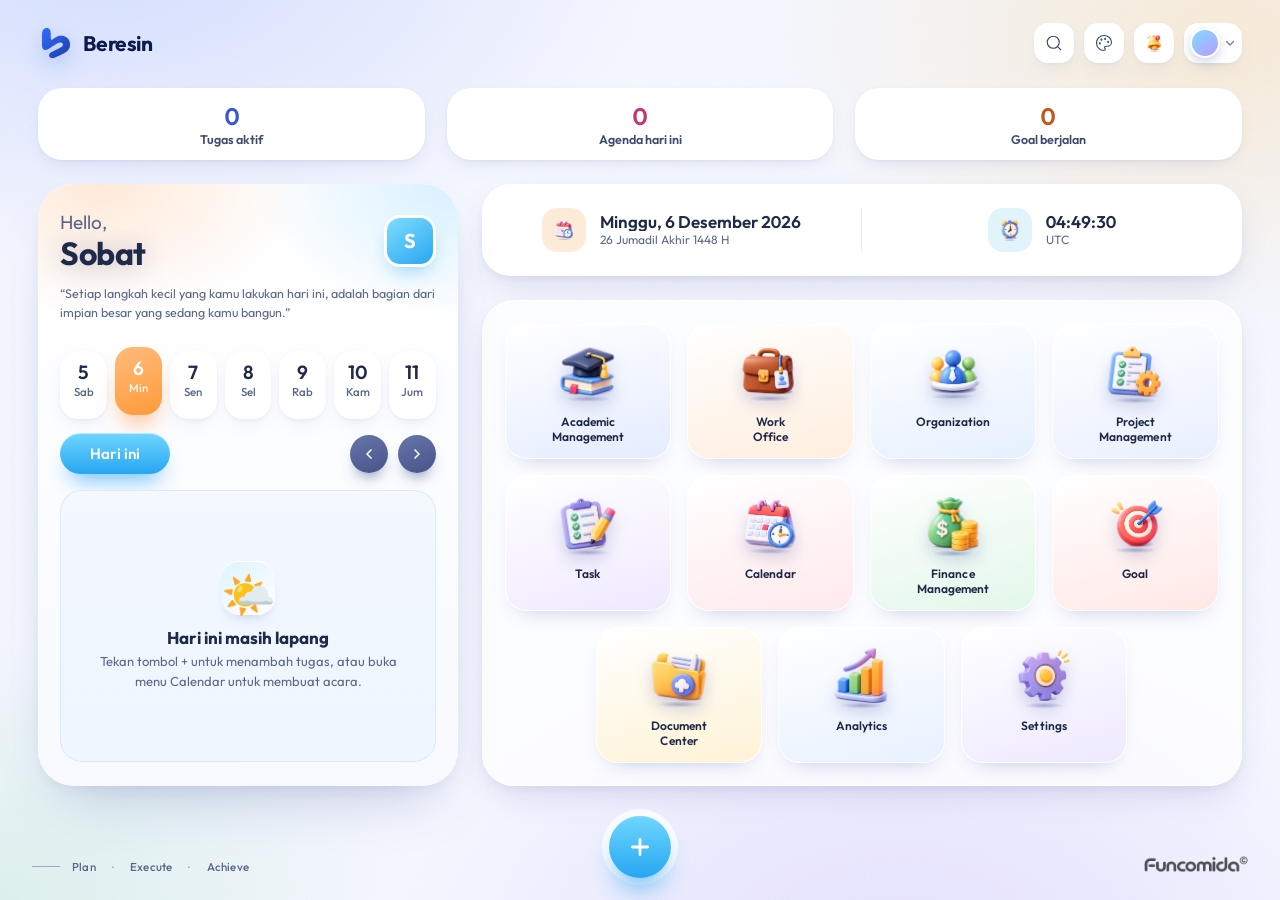
==== commit 09b0ae7c: "Add files via upload" ====
--- a/index.src.html
+++ b/index.src.html
@@ -155,6 +155,7 @@
 <link rel="stylesheet" href="cekricek.css">
 <link rel="stylesheet" href="work-noir.css">
 <link rel="stylesheet" href="revisi.css">
+<link rel="stylesheet" href="revisi2.css">
 <link rel="stylesheet" href="beresin.css">
 <link rel="stylesheet" href="fresh.css">
 <link rel="stylesheet" href="icons-live.css">
--- a/tasks.css
+++ b/tasks.css
@@ -1,51 +1,213 @@
-/* MyOffice — tema "Do it" (dashboard gelap, aksen ungu-pink) untuk menu Task. Hanya berlaku pada jendela Task (.tk-skin). */
-html:root .ac-ov.tk-skin:not(.ad-skin){--fb-bg:#171b26;--fb-card:#212637;--fb-line:rgba(255,255,255,.09);--fb-line2:rgba(255,255,255,.05);--fb-ink:#e9ecf7;--fb-mute:#8e95ad;--fb-or:#8c9eff;--fb-or2:#b7c1ff;--fb-tint:rgba(139,108,255,.16);--fb-pri:#8c9eff;--fb-prii:#fff;--fb-side:#121520;--fb-sidei:#99a0b8;--fb-lime:#5ad1b0;--fb-limei:#08261e;--fb-yel:#ffcf70;
---ink:#e9ecf7;--panel:#171b26;--ac:#8c9eff!important;--ac-ink:#c9b9ff;--bad:#f2909c;--tk-g:linear-gradient(90deg,#8c9eff,#d9a0e8);color-scheme:dark}
-html:root .ac-ov.tk-skin:not(.ad-skin):not(.ac-ov2){background:rgba(8,7,12,.72)}
-html:root .ac-ov.tk-skin:not(.ad-skin) .ac-win:not(.ac-form):not(.vw){background:var(--fb-bg);color:var(--fb-ink);box-shadow:0 0 0 1px rgba(255,255,255,.08),0 50px 110px -30px #000}
-html:root .ac-ov.tk-skin:not(.ad-skin) .ac-ind{background:var(--tk-g);box-shadow:0 10px 24px -12px #9a8cf0}
-html:root .ac-ov.tk-skin:not(.ad-skin) .ac-win .ac-btn.pri{background:var(--tk-g);color:#fff;box-shadow:none}
-html:root .ac-ov.tk-skin:not(.ad-skin) .ac-win .ac-chip[aria-pressed=true]{background:var(--tk-g);color:#fff}
-html:root .ac-ov.tk-skin:not(.ad-skin) .ac-win .ac-btn,html:root .ac-ov.tk-skin:not(.ad-skin) .ac-win .ac-chip{background:var(--fb-card);color:var(--fb-ink)}
-html:root .ac-ov.tk-skin:not(.ad-skin) .ac-win input[type=checkbox]{-webkit-appearance:none;appearance:none;width:22px;height:22px;border-radius:50%;border:2px solid #55536a;background:transparent;display:inline-grid;place-items:center;cursor:pointer;flex:none;box-shadow:none}
-html:root .ac-ov.tk-skin:not(.ad-skin) .ac-win input[type=checkbox]:checked{background:var(--tk-g);border-color:transparent}
-html:root .ac-ov.tk-skin:not(.ad-skin) .ac-win input[type=checkbox]:checked::after{content:"✓";color:#fff;font-size:13px;font-weight:800;line-height:1}
-html:root .ac-ov.tk-skin:not(.ad-skin) button:focus-visible,html:root .ac-ov.tk-skin:not(.ad-skin) [data-act]:focus-visible{outline:3px solid #b7c1ff;outline-offset:2px}
-html:root .ac-ov.tk-skin:not(.ad-skin) .tk-grid{display:grid;grid-template-columns:minmax(0,1fr) minmax(0,1fr) 290px;gap:16px;align-items:start}
-html:root .ac-ov.tk-skin:not(.ad-skin) .tk-hero{grid-column:1/3;position:relative;overflow:hidden;display:flex;align-items:center;gap:18px;padding:24px;border-radius:32px;background:linear-gradient(135deg,#2c2a36,#22212a);box-shadow:0 0 0 1px var(--fb-line)}
-html:root .ac-ov.tk-skin:not(.ad-skin) .tk-hero h3{font:800 26px/1.15 Nunito,var(--sans);margin:10px 0 6px;color:#fff}html:root .ac-ov.tk-skin:not(.ad-skin) .tk-hero h3 u{font-style:italic;text-decoration-color:#d9a0e8;text-underline-offset:4px}
-html:root .ac-ov.tk-skin:not(.ad-skin) .tk-hero p{margin:0 0 4px;font-weight:700;font-size:16px}html:root .ac-ov.tk-skin:not(.ad-skin) .tk-hero small{display:block;color:var(--fb-mute);margin-bottom:14px}
-html:root .ac-ov.tk-skin:not(.ad-skin) .tk-em{font-size:84px;line-height:1;margin-left:auto;order:2;position:relative}
-html:root .ac-ov.tk-skin:not(.ad-skin) .tk-conf i{position:absolute;width:10px;height:10px;border-radius:2px;transform:rotate(25deg)}
-html:root .ac-ov.tk-skin:not(.ad-skin) .tk-cta{border:0;border-radius:99px;padding:11px 20px;background:var(--tk-g);color:#fff;font:800 14px Nunito,var(--sans);cursor:pointer;box-shadow:0 12px 22px -12px #a98ae8}
-html:root .ac-ov.tk-skin:not(.ad-skin) .tk-pen,html:root .ac-ov.tk-skin:not(.ad-skin) .tk-va,html:root .ac-ov.tk-skin:not(.ad-skin) .tk-mini{border:0;background:none;color:#b7c1ff;font:700 12px var(--sans);cursor:pointer;padding:2px 4px}
-html:root .ac-ov.tk-skin:not(.ad-skin) .tk-pen:hover,html:root .ac-ov.tk-skin:not(.ad-skin) .tk-va:hover,html:root .ac-ov.tk-skin:not(.ad-skin) .tk-mini:hover{color:#fff}
-html:root .ac-ov.tk-skin:not(.ad-skin) .tk-card{background:var(--fb-card);border-radius:28px;padding:18px;box-shadow:0 0 0 1px var(--fb-line)}
-html:root .ac-ov.tk-skin:not(.ad-skin) .tk-hd{display:flex;justify-content:space-between;align-items:center;gap:8px;margin-bottom:12px}
-html:root .ac-ov.tk-skin:not(.ad-skin) .tk-hd h4{font:800 16px Nunito,var(--sans);margin:0}
-html:root .ac-ov.tk-skin:not(.ad-skin) .tk-va{background:rgba(255,255,255,.07);border-radius:99px;padding:5px 12px;color:#e6e2f5}
-html:root .ac-ov.tk-skin:not(.ad-skin) .tk-row{display:flex;gap:12px;align-items:center;padding:9px 0}
-html:root .ac-ov.tk-skin:not(.ad-skin) .tk-row>div{flex:1;min-width:0}html:root .ac-ov.tk-skin:not(.ad-skin) .tk-row .t{background:none;border:0;color:inherit;font:700 13.5px var(--sans);padding:0;cursor:pointer;text-align:left}
-html:root .ac-ov.tk-skin:not(.ad-skin) .tk-row .t:hover{text-decoration:underline}html:root .ac-ov.tk-skin:not(.ad-skin) .tk-row small,html:root .ac-ov.tk-skin:not(.ad-skin) .tk-ev small,html:root .ac-ov.tk-skin:not(.ad-skin) .tk-me small{display:block;color:var(--fb-mute);font-size:11.5px;margin-top:2px}
-html:root .ac-ov.tk-skin:not(.ad-skin) .tk-none{color:var(--fb-mute);font-size:12.5px;margin:6px 0}
-html:root .ac-ov.tk-skin:not(.ad-skin) .tk-sw{display:flex;gap:4px;background:rgba(255,255,255,.06);border-radius:99px;padding:3px}
-html:root .ac-ov.tk-skin:not(.ad-skin) .tk-sw button{border:0;background:none;color:var(--fb-mute);border-radius:99px;padding:4px 10px;font:700 11.5px var(--sans);cursor:pointer}
-html:root .ac-ov.tk-skin:not(.ad-skin) .tk-sw button[aria-pressed=true]{background:var(--tk-g);color:#fff}
-html:root .ac-ov.tk-skin:not(.ad-skin) .tk-pr{display:grid;grid-template-columns:1fr auto;gap:5px 10px;margin-bottom:14px;font-size:12.5px;font-weight:600}
-html:root .ac-ov.tk-skin:not(.ad-skin) .tk-pr em{font-style:normal;color:var(--fb-mute)}html:root .ac-ov.tk-skin:not(.ad-skin) .tk-pr .tk-bar{grid-column:1/-1}
-html:root .ac-ov.tk-skin:not(.ad-skin) .tk-bar{height:6px;border-radius:9px;background:#3b3948;overflow:hidden}html:root .ac-ov.tk-skin:not(.ad-skin) .tk-bar>i{display:block;height:100%;border-radius:9px;transition:width .5s}
-html:root .ac-ov.tk-skin:not(.ad-skin) .tk-bar.c0>i{background:var(--tk-g)}html:root .ac-ov.tk-skin:not(.ad-skin) .tk-bar.c1>i,html:root .ac-ov.tk-skin:not(.ad-skin) .tk-bar.c3>i{background:#5ad1b0}html:root .ac-ov.tk-skin:not(.ad-skin) .tk-bar.c2>i{background:#6cb4f0}
-html:root .ac-ov.tk-skin:not(.ad-skin) .tk-side{grid-column:3;grid-row:1/4;display:grid;gap:12px}
-html:root .ac-ov.tk-skin:not(.ad-skin) .tk-me{display:flex;align-items:center;gap:12px}html:root .ac-ov.tk-skin:not(.ad-skin) .tk-me b{font-weight:800}
-html:root .ac-ov.tk-skin:not(.ad-skin) .tk-av{width:48px;height:48px;border-radius:50%;background:#3b3948 center/cover;box-shadow:0 0 0 3px #7487f0}
-html:root .ac-ov.tk-skin:not(.ad-skin) .tk-nav{display:flex;justify-content:space-between;align-items:center;margin-bottom:10px}
-html:root .ac-ov.tk-skin:not(.ad-skin) .tk-nav button{border:0;background:none;color:var(--fb-ink);font-size:20px;cursor:pointer;padding:0 8px}
-html:root .ac-ov.tk-skin:not(.ad-skin) .tk-cal{display:grid;grid-template-columns:repeat(7,1fr);gap:4px;text-align:center;margin-bottom:6px}
-html:root .ac-ov.tk-skin:not(.ad-skin) .tk-wd{font:700 10px var(--sans);color:var(--fb-mute)}
-html:root .ac-ov.tk-skin:not(.ad-skin) .tk-d{height:30px;border:0;border-radius:50%;background:none;color:var(--fb-ink);font:600 12px var(--sans);cursor:pointer}
-html:root .ac-ov.tk-skin:not(.ad-skin) .tk-d:hover{background:rgba(255,255,255,.1)}html:root .ac-ov.tk-skin:not(.ad-skin) .tk-d.on{background:#5c6fd6;color:#fff}html:root .ac-ov.tk-skin:not(.ad-skin) .tk-d.td{box-shadow:inset 0 0 0 2px #d2c3ff}
-html:root .ac-ov.tk-skin:not(.ad-skin) .tk-ev{display:flex;justify-content:space-between;align-items:center;gap:10px;width:100%;text-align:left;background:var(--fb-card);color:inherit;border:0;border-left:3px solid var(--c);border-radius:18px;padding:14px;cursor:pointer;box-shadow:0 0 0 1px var(--fb-line)}
-html:root .ac-ov.tk-skin:not(.ad-skin) .tk-ev:hover{background:#2e2d38}html:root .ac-ov.tk-skin:not(.ad-skin) .tk-ev b{font:700 13.5px var(--sans)}
-html:root .ac-ov.tk-skin:not(.ad-skin) .tk-ev i{width:34px;height:34px;border-radius:50%;display:grid;place-items:center;font-style:normal;background:color-mix(in srgb,var(--c) 55%,#212637);flex:none}
-@media (max-width:1000px){html:root .ac-ov.tk-skin:not(.ad-skin) .tk-grid{grid-template-columns:1fr 1fr}html:root .ac-ov.tk-skin:not(.ad-skin) .tk-side{grid-column:1/-1;grid-row:auto}}
-@media (max-width:700px){html:root .ac-ov.tk-skin:not(.ad-skin) .tk-grid{grid-template-columns:1fr}html:root .ac-ov.tk-skin:not(.ad-skin) .tk-hero{grid-column:auto;flex-wrap:wrap}html:root .ac-ov.tk-skin:not(.ad-skin) .tk-em{font-size:60px}}
+/* MyOffice — Task v3: tema terang (lavender pastel seperti tampilan awal), kotak organik, dan efek per tingkat warna.
+   Hanya berlaku pada jendela Task (.tk3-skin). Diproses menjadi tasks.css oleh tasks-build (lihat catatan). */
+
+html:root:root .ac-ov.tk3-skin:not(.ad-skin) { --a: #7c6cf0; --a2: #5b8cff; --ink: #1f2a48; --mute: #6b7592; --line: #e6e1ff; --pg: #f4f1ff; color-scheme: light; }
+html:root:root .ac-ov.tk3-skin:not(.ad-skin) .ac-win {
+  width: min(900px, 100%) !important; height: min(900px, 100dvh - 24px) !important;
+  display: flex !important; flex-direction: column !important; overflow: hidden !important;
+  background: linear-gradient(170deg, #efeaff 0%, #fbfaff 42%, #eef5ff 100%) !important;
+  color: var(--ink) !important; border: 0 !important; border-radius: 30px !important;
+  box-shadow: 0 40px 90px -30px rgba(70, 60, 140, .35) !important;
+}
+html:root:root .ac-ov.tk3-skin:not(.ad-skin) .ac-win header { padding: 20px 24px 4px; border: 0; background: none !important; }
+html:root:root .ac-ov.tk3-skin:not(.ad-skin) .ac-win header h2 { font: 800 24px/1.1 Nunito, system-ui, sans-serif !important; color: var(--ink) !important; }
+html:root:root .ac-ov.tk3-skin:not(.ad-skin) .ac-win header p { color: var(--mute) !important; font-size: 13px; margin: 3px 0 0; }
+html:root:root .ac-ov.tk3-skin:not(.ad-skin) .ac-win .ac-x { background: #fff !important; color: var(--a) !important; border: 0 !important; box-shadow: 0 8px 18px -10px rgba(90, 70, 180, .45) !important; border-radius: 50% !important; width: 38px; height: 38px; }
+
+/* tab utama: pil putih seperti tampilan awal */
+html:root:root .ac-ov.tk3-skin:not(.ad-skin) .ac-win > .ac-tabs { background: #fff !important; border: 0 !important; border-radius: 99px !important; margin: 8px 18px 0; padding: 5px !important; display: flex !important; gap: 4px; box-shadow: 0 10px 24px -18px rgba(90, 70, 180, .5) !important; flex-direction: row !important; }
+html:root:root .ac-ov.tk3-skin:not(.ad-skin) .ac-win .ac-tab { flex: 1; text-align: center; background: none !important; border: 0 !important; color: var(--mute) !important; font: 700 14px system-ui, sans-serif !important; padding: 10px 12px !important; border-radius: 99px !important; box-shadow: none !important; }
+html:root:root .ac-ov.tk3-skin:not(.ad-skin) .ac-win .ac-tab .ac-ti { display: none !important; }
+html:root:root .ac-ov.tk3-skin:not(.ad-skin) .ac-win .ac-tab[aria-selected=true] { background: linear-gradient(135deg, var(--a2), var(--a)) !important; color: #fff !important; box-shadow: 0 8px 18px -10px var(--a) !important; }
+html:root:root .ac-ov.tk3-skin:not(.ad-skin) .ac-win .ac-body { flex: 1; min-height: 0; overflow-y: auto; padding: 14px 20px 34px; background: transparent !important; }
+
+/* judul sub-tampilan */
+html:root:root .ac-ov.tk3-skin:not(.ad-skin) .tk3-vh { display: flex; align-items: center; gap: 12px; margin-bottom: 10px; }
+html:root:root .ac-ov.tk3-skin:not(.ad-skin) .tk3-vh b { font: 800 18px Nunito, system-ui, sans-serif; color: var(--ink); }
+html:root:root .ac-ov.tk3-skin:not(.ad-skin) .tk3-back { border: 0; background: #fff; color: var(--a); border-radius: 99px; padding: 8px 14px; font: 700 13px system-ui, sans-serif; cursor: pointer; box-shadow: 0 6px 14px -10px rgba(90, 70, 180, .5); }
+
+/* hero: sama seperti awal (biru muda, confetti) */
+html:root:root .ac-ov.tk3-skin:not(.ad-skin) .tk3-hero { position: relative; overflow: hidden; display: flex; gap: 14px; align-items: center; background: linear-gradient(135deg, #d8e6ff 0%, #c9dbff 60%, #e4dcff 100%); border-radius: 34px 34px 34px 10px; padding: 22px 20px; margin-bottom: 14px; box-shadow: 0 18px 34px -24px rgba(60, 90, 200, .5); }
+html:root:root .ac-ov.tk3-skin:not(.ad-skin) .tk3-hero-t { position: relative; z-index: 2; flex: 1; min-width: 0; }
+html:root:root .ac-ov.tk3-skin:not(.ad-skin) .tk3-hi { margin: 0; font: 600 14px system-ui, sans-serif; color: #3c4d7a; }
+html:root:root .ac-ov.tk3-skin:not(.ad-skin) .tk3-hero h3 { margin: 4px 0 4px; font: 800 20px/1.2 Nunito, system-ui, sans-serif; color: #17234a; }
+html:root:root .ac-ov.tk3-skin:not(.ad-skin) .tk3-hero small { color: #4a5a85; font-size: 12px; font-weight: 600; }
+html:root:root .ac-ov.tk3-skin:not(.ad-skin) .tk3-hero .tk3-cta { margin-top: 10px; }
+html:root:root .ac-ov.tk3-skin:not(.ad-skin) .tk3-conf { position: absolute; inset: 0; pointer-events: none; z-index: 1; }
+html:root:root .ac-ov.tk3-skin:not(.ad-skin) .tk3-conf i { position: absolute; width: 10px; height: 10px; border-radius: 3px; animation: tk3Float 4s ease-in-out infinite; }
+html:root:root .ac-ov.tk3-skin:not(.ad-skin) .tk3-conf i:nth-child(1) { left: 70%; top: 18%; background: #ffd66b; }
+html:root:root .ac-ov.tk3-skin:not(.ad-skin) .tk3-conf i:nth-child(2) { left: 86%; top: 60%; background: #ff8fb1; transform: rotate(25deg); animation-delay: .6s; }
+html:root:root .ac-ov.tk3-skin:not(.ad-skin) .tk3-conf i:nth-child(3) { left: 58%; top: 70%; background: #7cc4ff; animation-delay: 1.1s; }
+html:root:root .ac-ov.tk3-skin:not(.ad-skin) .tk3-conf i:nth-child(4) { left: 78%; top: 36%; background: #9be7b8; border-radius: 50%; animation-delay: 1.7s; }
+html:root:root .ac-ov.tk3-skin:not(.ad-skin) .tk3-conf i:nth-child(5) { left: 92%; top: 14%; background: #c4b5ff; animation-delay: .3s; }
+html:root:root .ac-ov.tk3-skin:not(.ad-skin) .tk3-conf i:nth-child(6) { left: 64%; top: 46%; background: #ffb27a; border-radius: 50%; animation-delay: 2.1s; }
+@keyframes tk3Float { 0%, 100% { transform: translateY(0) rotate(0); } 50% { transform: translateY(-7px) rotate(18deg); } }
+html:root:root .ac-ov.tk3-skin:not(.ad-skin) .tk3-av { position: relative; z-index: 2; flex: none; border: 0; background: none; display: grid; justify-items: center; gap: 4px; cursor: pointer; color: #3c4d7a; font: 700 11px system-ui, sans-serif; }
+html:root:root .ac-ov.tk3-skin:not(.ad-skin) .tk3-av span { width: 54px; height: 54px; border-radius: 50% 42% 52% 48%; background: linear-gradient(135deg, #ffd66b, #ff9fc0) center/cover no-repeat; box-shadow: 0 0 0 3px #fff, 0 10px 18px -10px rgba(60, 80, 180, .6); display: block; }
+
+/* kotak statistik berbentuk gumpalan */
+html:root:root .ac-ov.tk3-skin:not(.ad-skin) .tk3-tiles { display: grid; grid-template-columns: repeat(4, 1fr); gap: 10px; margin-bottom: 14px; }
+html:root:root .ac-ov.tk3-skin:not(.ad-skin) .tk3-tiles.two { grid-template-columns: 1fr 1fr; }
+html:root:root .ac-ov.tk3-skin:not(.ad-skin) .tk3-tile { padding: 14px 14px 12px; color: #2a2f55; box-shadow: 0 14px 26px -20px rgba(70, 60, 150, .5); }
+html:root:root .ac-ov.tk3-skin:not(.ad-skin) .tk3-tile small { display: block; font: 700 12px system-ui, sans-serif; opacity: .85; }
+html:root:root .ac-ov.tk3-skin:not(.ad-skin) .tk3-tile b { display: block; margin-top: 6px; font: 800 26px/1 Nunito, system-ui, sans-serif; }
+html:root:root .ac-ov.tk3-skin:not(.ad-skin) .tk3-tile:nth-child(1) { border-radius: 26px 10px 26px 10px; }
+html:root:root .ac-ov.tk3-skin:not(.ad-skin) .tk3-tile:nth-child(2) { border-radius: 10px 26px 10px 26px; }
+html:root:root .ac-ov.tk3-skin:not(.ad-skin) .tk3-tile:nth-child(3) { border-radius: 26px 26px 10px 26px; }
+html:root:root .ac-ov.tk3-skin:not(.ad-skin) .tk3-tile:nth-child(4) { border-radius: 10px 26px 26px 10px; }
+html:root:root .ac-ov.tk3-skin:not(.ad-skin) .tk3-tile.t-lav { background: #d9d3ff; }
+html:root:root .ac-ov.tk3-skin:not(.ad-skin) .tk3-tile.t-yel { background: #ffec9e; }
+html:root:root .ac-ov.tk3-skin:not(.ad-skin) .tk3-tile.t-pink { background: #ffd0df; }
+html:root:root .ac-ov.tk3-skin:not(.ad-skin) .tk3-tile.t-grn { background: #c7f2d8; }
+
+/* tambah cepat */
+html:root:root .ac-ov.tk3-skin:not(.ad-skin) .tk3-quick, html:root:root .ac-ov.tk3-skin:not(.ad-skin) .tk3-search, html:root:root .ac-ov.tk3-skin:not(.ad-skin) .tk3-addf { display: flex; gap: 8px; align-items: center; background: #fff; border-radius: 99px; padding: 5px 5px 5px 16px; box-shadow: 0 12px 24px -20px rgba(70, 60, 150, .6); margin: 0 0 12px; }
+html:root:root .ac-ov.tk3-skin:not(.ad-skin) .tk3-quick input, html:root:root .ac-ov.tk3-skin:not(.ad-skin) .tk3-search input, html:root:root .ac-ov.tk3-skin:not(.ad-skin) .tk3-addf input { flex: 1; min-width: 0; border: 0 !important; outline: 0; background: transparent !important; color: var(--ink) !important; font: 600 15px system-ui, sans-serif; padding: 10px 0 !important; box-shadow: none !important; }
+html:root:root .ac-ov.tk3-skin:not(.ad-skin) .tk3-quick input::placeholder, html:root:root .ac-ov.tk3-skin:not(.ad-skin) .tk3-search input::placeholder, html:root:root .ac-ov.tk3-skin:not(.ad-skin) .tk3-addf input::placeholder { color: #9aa3c2; }
+html:root:root .ac-ov.tk3-skin:not(.ad-skin) .tk3-quick button, html:root:root .ac-ov.tk3-skin:not(.ad-skin) .tk3-addf button { border: 0; border-radius: 99px; padding: 10px 18px; background: linear-gradient(135deg, var(--a2), var(--a)); color: #fff; font: 800 13px system-ui, sans-serif; cursor: pointer; box-shadow: 0 8px 16px -10px var(--a); }
+html:root:root .ac-ov.tk3-skin:not(.ad-skin) .tk3-search { padding: 4px 16px; }
+html:root:root .ac-ov.tk3-skin:not(.ad-skin) .tk3-tabs2 { display: flex; gap: 6px; background: #fff; border-radius: 99px; padding: 5px; margin-bottom: 10px; }
+html:root:root .ac-ov.tk3-skin:not(.ad-skin) .tk3-tabs2 button { flex: 1; border: 0; background: none; color: var(--mute); border-radius: 99px; padding: 9px; font: 700 13px system-ui, sans-serif; cursor: pointer; }
+html:root:root .ac-ov.tk3-skin:not(.ad-skin) .tk3-tabs2 button[aria-pressed=true] { background: linear-gradient(135deg, var(--a2), var(--a)); color: #fff; }
+html:root:root .ac-ov.tk3-skin:not(.ad-skin) .tk3-fr { display: flex; flex-wrap: wrap; gap: 6px; margin-bottom: 8px; }
+html:root:root .ac-ov.tk3-skin:not(.ad-skin) .tk3-f { border: 0; background: #fff; color: var(--mute); border-radius: 99px; padding: 7px 13px; font: 700 12px system-ui, sans-serif; cursor: pointer; box-shadow: inset 0 0 0 1px var(--line); }
+html:root:root .ac-ov.tk3-skin:not(.ad-skin) .tk3-f[aria-pressed=true] { background: var(--a); color: #fff; box-shadow: none; }
+html:root:root .ac-ov.tk3-skin:not(.ad-skin) .tk3-hint, html:root:root .ac-ov.tk3-skin:not(.ad-skin) .tk3-none { color: var(--mute); font: 600 12.5px system-ui, sans-serif; margin: 6px 2px; }
+html:root:root .ac-ov.tk3-skin:not(.ad-skin) .tk3-cta { border: 0; border-radius: 99px; padding: 12px 20px; background: linear-gradient(135deg, var(--a2), var(--a)); color: #fff; font: 800 14px Nunito, system-ui, sans-serif; cursor: pointer; box-shadow: 0 14px 24px -14px var(--a); }
+html:root:root .ac-ov.tk3-skin:not(.ad-skin) .tk3-cta.sm { padding: 9px 16px; font-size: 13px; margin: 6px 0 10px; }
+html:root:root .ac-ov.tk3-skin:not(.ad-skin) .tk3-cta.save { width: 100%; margin-top: 16px; padding: 14px; }
+
+/* kelompok */
+html:root:root .ac-ov.tk3-skin:not(.ad-skin) .tk3-grp { margin: 18px 0 6px; }
+html:root:root .ac-ov.tk3-skin:not(.ad-skin) .tk3-grp h4 { margin: 0 0 10px; font: 800 15px Nunito, system-ui, sans-serif; color: var(--ink); display: flex; align-items: center; gap: 8px; }
+html:root:root .ac-ov.tk3-skin:not(.ad-skin) .tk3-grp h4 span { background: #fff; color: var(--mute); border-radius: 99px; padding: 2px 9px; font: 700 12px system-ui, sans-serif; }
+html:root:root .ac-ov.tk3-skin:not(.ad-skin) .g-late h4 { color: #d6455a; }
+html:root:root .ac-ov.tk3-skin:not(.ad-skin) .g-focus h4 { color: #b98000; }
+html:root:root .ac-ov.tk3-skin:not(.ad-skin) .g-soon h4 { color: #3b6fd6; }
+html:root:root .ac-ov.tk3-skin:not(.ad-skin) .k-proj h4 { color: var(--a); }
+
+/* kotak tugas organik: bentuk berbeda per tingkat warna */
+html:root:root .ac-ov.tk3-skin:not(.ad-skin) .tk3-note { position: relative; margin: 14px 0 10px 12px; padding: 14px 16px 13px 62px; background: linear-gradient(150deg, var(--w) 0%, #fff 72%); box-shadow: inset 0 0 0 1.5px var(--s), 0 14px 24px -20px var(--a); transition: transform .25s, box-shadow .25s; }
+html:root:root .ac-ov.tk3-skin:not(.ad-skin) .tk3-note:hover { transform: translateY(-2px); box-shadow: inset 0 0 0 1.5px var(--a), 0 18px 28px -18px var(--a); }
+html:root:root .ac-ov.tk3-skin:not(.ad-skin) .tk3-note.is-done { opacity: .62; }
+html:root:root .ac-ov.tk3-skin:not(.ad-skin) .tk3-note.is-done .tk3-tt { text-decoration: line-through; text-decoration-color: #3fbf7f; text-decoration-thickness: 2px; color: var(--mute); }
+html:root:root .ac-ov.tk3-skin:not(.ad-skin) .p-urgent { --a: #f0655a; --w: #fff0ed; --s: #ffc9bf; border-radius: 36px 14px 36px 14px / 28px 16px 28px 16px; }
+html:root:root .ac-ov.tk3-skin:not(.ad-skin) .p-high { --a: #e0a100; --w: #fff9e2; --s: #ffe59a; border-radius: 14px 40px 14px 40px / 16px 30px 16px 30px; }
+html:root:root .ac-ov.tk3-skin:not(.ad-skin) .p-medium { --a: #7c6cf0; --w: #f2f0ff; --s: #d4ccff; border-radius: 32px 32px 32px 10px; }
+html:root:root .ac-ov.tk3-skin:not(.ad-skin) .p-low { --a: #9a6236; --w: #fbf3ea; --s: #e8cfb2; border-radius: 46px 14px 46px 14px; }
+
+html:root:root .ac-ov.tk3-skin:not(.ad-skin) .tk3-ico { position: absolute; left: -4px; top: -6px; width: 50px; height: 50px; border-radius: 50% 42% 55% 45%; background: var(--s); display: grid; place-items: center; font-size: 22px; box-shadow: 0 8px 16px -8px var(--a); z-index: 2; }
+html:root:root .ac-ov.tk3-skin:not(.ad-skin) .tk3-ico.big { position: static; width: 64px; height: 64px; font-size: 30px; flex: none; }
+html:root:root .ac-ov.tk3-skin:not(.ad-skin) .tk3-row { display: flex; align-items: flex-start; gap: 10px; }
+html:root:root .ac-ov.tk3-skin:not(.ad-skin) .tk3-tt { flex: 1; min-width: 0; border: 0; background: none; padding: 0; text-align: left; color: var(--ink); font: 800 15px/1.3 Nunito, system-ui, sans-serif; cursor: pointer; overflow-wrap: anywhere; }
+html:root:root .ac-ov.tk3-skin:not(.ad-skin) .tk3-chk { -webkit-appearance: none; appearance: none; flex: none; width: 24px; height: 24px; margin: 1px 0 0; border-radius: 50% 42% 55% 45%; border: 2px solid var(--a); background: #fff; cursor: pointer; display: grid; place-items: center; }
+html:root:root .ac-ov.tk3-skin:not(.ad-skin) .tk3-chk:checked { background: var(--a); }
+html:root:root .ac-ov.tk3-skin:not(.ad-skin) .tk3-chk:checked::after { content: "✓"; color: #fff; font: 800 13px/1 system-ui; }
+html:root:root .ac-ov.tk3-skin:not(.ad-skin) .tk3-meta { display: flex; flex-wrap: wrap; gap: 6px; margin-top: 8px; align-items: center; }
+html:root:root .ac-ov.tk3-skin:not(.ad-skin) .tk3-pl { background: var(--a); color: #fff; border-radius: 99px; padding: 3px 10px; font: 800 11px system-ui, sans-serif; }
+html:root:root .ac-ov.tk3-skin:not(.ad-skin) .tk3-kd { background: rgba(255, 255, 255, .85); color: var(--mute); border-radius: 99px; padding: 3px 9px; font: 700 11px system-ui, sans-serif; box-shadow: inset 0 0 0 1px var(--s); }
+html:root:root .ac-ov.tk3-skin:not(.ad-skin) .tk3-due { color: var(--c); font: 800 11.5px system-ui, sans-serif; padding: 3px 4px; }
+html:root:root .ac-ov.tk3-skin:not(.ad-skin) .tk3-bar { height: 7px; border-radius: 9px; background: rgba(255, 255, 255, .9); box-shadow: inset 0 0 0 1px var(--s); margin-top: 10px; overflow: hidden; }
+html:root:root .ac-ov.tk3-skin:not(.ad-skin) .tk3-bar i { display: block; height: 100%; border-radius: 9px; background: linear-gradient(90deg, var(--a), #6fd6a6); transition: width .6s cubic-bezier(.2,.8,.2,1); }
+html:root:root .ac-ov.tk3-skin:not(.ad-skin) .tk3-bar.big { height: 10px; margin-top: 12px; background: #fff; }
+
+/* efek per tingkat: api (urgent), tanda penting (tinggi), kopi (santai), berayun (sedang) */
+@keyframes tk3Flame { 0%, 100% { transform: scale(1) rotate(-3deg); filter: drop-shadow(0 0 4px rgba(255, 110, 60, .5)); } 50% { transform: scale(1.12) rotate(3deg); filter: drop-shadow(0 0 10px rgba(255, 90, 50, .9)); } }
+@keyframes tk3Pulse { 0%, 100% { transform: scale(1); } 50% { transform: scale(1.18); } }
+@keyframes tk3Steam { 0% { opacity: 0; transform: translateY(4px) scale(.6); } 40% { opacity: .9; } 100% { opacity: 0; transform: translateY(-14px) scale(1.2); } }
+@keyframes tk3Sway { 0%, 100% { transform: rotate(-6deg); } 50% { transform: rotate(6deg); } }
+@keyframes tk3Glow { 0%, 100% { box-shadow: inset 0 0 0 1.5px var(--s), 0 0 0 0 rgba(240, 101, 90, 0); } 50% { box-shadow: inset 0 0 0 1.5px var(--a), 0 0 22px 2px rgba(240, 101, 90, .28); } }
+html:root:root .ac-ov.tk3-skin:not(.ad-skin) .p-urgent .tk3-ico { animation: tk3Flame 1.3s ease-in-out infinite; }
+html:root:root .ac-ov.tk3-skin:not(.ad-skin) .p-urgent { animation: tk3Glow 2.6s ease-in-out infinite; }
+html:root:root .ac-ov.tk3-skin:not(.ad-skin) .p-high .tk3-ico::after { content: "!"; position: absolute; right: -6px; top: -6px; width: 20px; height: 20px; border-radius: 50%; background: #ffb800; color: #fff; font: 800 12px/20px system-ui, sans-serif; text-align: center; animation: tk3Pulse 1.6s ease-in-out infinite; box-shadow: 0 4px 8px -4px #b98000; }
+html:root:root .ac-ov.tk3-skin:not(.ad-skin) .p-high .tk3-pl { background: #ffc93c; color: #5a4300; }
+html:root:root .ac-ov.tk3-skin:not(.ad-skin) .p-low .tk3-ico::before { content: ""; position: absolute; left: 50%; top: -12px; width: 7px; height: 12px; margin-left: -3px; border-radius: 50%; background: radial-gradient(circle, rgba(120, 80, 50, .45) 35%, transparent 70%); animation: tk3Steam 2.2s ease-in-out infinite; }
+html:root:root .ac-ov.tk3-skin:not(.ad-skin) .p-low .tk3-ico::after { content: ""; position: absolute; left: 30%; top: -10px; width: 6px; height: 10px; border-radius: 50%; background: radial-gradient(circle, rgba(120, 80, 50, .4) 35%, transparent 70%); animation: tk3Steam 2.2s ease-in-out .9s infinite; }
+html:root:root .ac-ov.tk3-skin:not(.ad-skin) .p-medium .tk3-ico { animation: tk3Sway 3.2s ease-in-out infinite; transform-origin: 50% 90%; }
+
+/* kotak besar di sub-tampilan */
+html:root:root .ac-ov.tk3-skin:not(.ad-skin) .tk3-big-n { position: relative; display: flex; gap: 14px; align-items: center; flex-wrap: wrap; padding: 22px 20px 20px; margin: 4px 0 16px; background: linear-gradient(150deg, var(--w) 0%, #fff 75%); box-shadow: inset 0 0 0 1.5px var(--s), 0 18px 30px -22px var(--a); }
+html:root:root .ac-ov.tk3-skin:not(.ad-skin) .tk3-big-n h2 { flex: 1 1 60%; margin: 0; font: 800 22px/1.25 Nunito, system-ui, sans-serif; color: var(--ink); overflow-wrap: anywhere; }
+html:root:root .ac-ov.tk3-skin:not(.ad-skin) .tk3-big-n p { flex-basis: 100%; margin: 4px 0 0; color: var(--mute); font: 600 13px system-ui, sans-serif; }
+html:root:root .ac-ov.tk3-skin:not(.ad-skin) .tk3-big-n .tk3-bar { flex-basis: 100%; }
+
+/* status: belum / sedang / selesai */
+html:root:root .ac-ov.tk3-skin:not(.ad-skin) .tk3-stat { display: flex; gap: 4px; background: #fff; border-radius: 99px; padding: 4px; margin: 6px 0 14px; box-shadow: inset 0 0 0 1px var(--line); }
+html:root:root .ac-ov.tk3-skin:not(.ad-skin) .tk3-stat button { flex: 1; border: 0; background: none; color: var(--mute); border-radius: 99px; padding: 9px 6px; font: 700 13px system-ui, sans-serif; cursor: pointer; }
+html:root:root .ac-ov.tk3-skin:not(.ad-skin) .tk3-stat button[aria-pressed=true] { color: #fff; box-shadow: 0 8px 16px -10px rgba(40, 40, 90, .5); }
+html:root:root .ac-ov.tk3-skin:not(.ad-skin) .tk3-stat .s-ToDo[aria-pressed=true] { background: #8e8aff; }
+html:root:root .ac-ov.tk3-skin:not(.ad-skin) .tk3-stat .s-InProgress[aria-pressed=true] { background: #f0b000; }
+html:root:root .ac-ov.tk3-skin:not(.ad-skin) .tk3-stat .s-Done[aria-pressed=true] { background: #3fbf7f; }
+
+/* formulir tambah baru */
+html:root:root .ac-ov.tk3-skin:not(.ad-skin) .tk3-vw { padding-bottom: 20px; }
+html:root:root .ac-ov.tk3-skin:not(.ad-skin) .tk3-kinds { display: grid; grid-template-columns: repeat(3, 1fr); gap: 10px; margin-bottom: 14px; }
+html:root:root .ac-ov.tk3-skin:not(.ad-skin) .tk3-kind { border: 0; background: #fff; color: var(--ink); border-radius: 26px 10px 26px 10px; padding: 14px 8px; font: 800 13px Nunito, system-ui, sans-serif; cursor: pointer; box-shadow: 0 12px 22px -18px rgba(70, 60, 150, .6); display: grid; justify-items: center; gap: 4px; }
+html:root:root .ac-ov.tk3-skin:not(.ad-skin) .tk3-kind span { font-size: 26px; }
+html:root:root .ac-ov.tk3-skin:not(.ad-skin) .tk3-kind.on { background: linear-gradient(150deg, #e7e2ff, #d6e4ff); box-shadow: inset 0 0 0 2px var(--a), 0 12px 22px -16px var(--a); }
+html:root:root .ac-ov.tk3-skin:not(.ad-skin) .tk3-kind:nth-child(2) { border-radius: 10px 26px 10px 26px; }
+html:root:root .ac-ov.tk3-skin:not(.ad-skin) .tk3-kind:nth-child(3) { border-radius: 26px 26px 10px 26px; }
+html:root:root .ac-ov.tk3-skin:not(.ad-skin) .tk3-newf { background: #fff; border-radius: 30px 12px 30px 12px; padding: 16px; box-shadow: 0 14px 26px -22px rgba(70, 60, 150, .6); }
+html:root:root .ac-ov.tk3-skin:not(.ad-skin) .tk3-newf .tk3-big { width: 100%; border: 0; outline: 0; font: 800 19px/1.3 Nunito, system-ui, sans-serif; color: var(--ink); background: transparent; padding: 6px 2px 12px; border-bottom: 2px dashed var(--line); margin-bottom: 12px; box-sizing: border-box; }
+html:root:root .ac-ov.tk3-skin:not(.ad-skin) .tk3-row2 { display: grid; grid-template-columns: 1fr 1fr; gap: 10px; margin-bottom: 12px; }
+html:root:root .ac-ov.tk3-skin:not(.ad-skin) .tk3-row2 label, html:root:root .ac-ov.tk3-skin:not(.ad-skin) .tk3-sm { display: grid; gap: 5px; font: 700 12px system-ui, sans-serif; color: var(--mute); }
+html:root:root .ac-ov.tk3-skin:not(.ad-skin) .tk3-row2 input, html:root:root .ac-ov.tk3-skin:not(.ad-skin) .tk3-sm select, html:root:root .ac-ov.tk3-skin:not(.ad-skin) .tk3-newf input[type=date], html:root:root .ac-ov.tk3-skin:not(.ad-skin) .tk3-newf input[type=time] { border: 0 !important; outline: 0; background: #f4f1ff !important; color: var(--ink) !important; border-radius: 14px !important; padding: 10px 12px !important; font: 600 14px system-ui, sans-serif; box-shadow: none !important; width: 100%; box-sizing: border-box; color-scheme: light; }
+html:root:root .ac-ov.tk3-skin:not(.ad-skin) .tk3-lbl { font: 800 13px Nunito, system-ui, sans-serif; color: var(--ink); margin: 14px 2px 8px; }
+html:root:root .ac-ov.tk3-skin:not(.ad-skin) .tk3-lbl small { font: 600 11.5px system-ui, sans-serif; color: var(--mute); }
+html:root:root .ac-ov.tk3-skin:not(.ad-skin) .tk3-pris { display: flex; flex-wrap: wrap; gap: 8px; }
+html:root:root .ac-ov.tk3-skin:not(.ad-skin) .tk3-pri { border: 0; padding: 9px 14px; font: 800 13px Nunito, system-ui, sans-serif; color: #3b3558; background: var(--w); box-shadow: inset 0 0 0 1.5px var(--s); cursor: pointer; display: inline-flex; gap: 6px; align-items: center; transition: transform .2s; }
+html:root:root .ac-ov.tk3-skin:not(.ad-skin) .tk3-pri:hover { transform: translateY(-2px); }
+html:root:root .ac-ov.tk3-skin:not(.ad-skin) .tk3-pri span { font-size: 15px; }
+html:root:root .ac-ov.tk3-skin:not(.ad-skin) .tk3-pri.on { background: var(--a); color: #fff; box-shadow: 0 10px 18px -12px var(--a); }
+html:root:root .ac-ov.tk3-skin:not(.ad-skin) .tk3-pri.p-urgent { border-radius: 22px 8px 22px 8px; }
+html:root:root .ac-ov.tk3-skin:not(.ad-skin) .tk3-pri.p-high { border-radius: 8px 22px 8px 22px; }
+html:root:root .ac-ov.tk3-skin:not(.ad-skin) .tk3-pri.p-medium { border-radius: 22px 22px 22px 6px; }
+html:root:root .ac-ov.tk3-skin:not(.ad-skin) .tk3-pri.p-low { border-radius: 26px 8px 26px 8px; }
+html:root:root .ac-ov.tk3-skin:not(.ad-skin) .tk3-chipsx { display: flex; flex-wrap: wrap; gap: 8px; margin-bottom: 8px; }
+html:root:root .ac-ov.tk3-skin:not(.ad-skin) .tk3-chipx { display: inline-flex; align-items: center; gap: 6px; background: #fff; border-radius: 99px; padding: 6px 6px 6px 13px; font: 700 13px system-ui, sans-serif; color: var(--ink); box-shadow: inset 0 0 0 1px var(--line); }
+html:root:root .ac-ov.tk3-skin:not(.ad-skin) .tk3-chipx button { border: 0; background: #f0ecff; color: var(--a); border-radius: 50%; width: 22px; height: 22px; cursor: pointer; font-weight: 800; }
+html:root:root .ac-ov.tk3-skin:not(.ad-skin) .tk3-addf { margin-top: 4px; }
+
+/* detail & proyek */
+html:root:root .ac-ov.tk3-skin:not(.ad-skin) .tk3-srow { display: flex; align-items: center; gap: 10px; background: #fff; border-radius: 16px 6px 16px 6px; padding: 10px 12px; margin-bottom: 8px; box-shadow: inset 0 0 0 1px var(--line); }
+html:root:root .ac-ov.tk3-skin:not(.ad-skin) .tk3-srow input { accent-color: #7c6cf0; width: 18px; height: 18px; }
+html:root:root .ac-ov.tk3-skin:not(.ad-skin) .tk3-srow span { flex: 1; font: 700 14px system-ui, sans-serif; color: var(--ink); }
+html:root:root .ac-ov.tk3-skin:not(.ad-skin) .tk3-srow .is-done { text-decoration: line-through; color: var(--mute); }
+html:root:root .ac-ov.tk3-skin:not(.ad-skin) .tk3-ib { border: 0; background: #f0ecff; color: var(--a); border-radius: 50%; width: 28px; height: 28px; cursor: pointer; font: 800 15px/1 system-ui; flex: none; }
+html:root:root .ac-ov.tk3-skin:not(.ad-skin) .tk3-danger { margin-top: 20px; border: 0; background: #ffe5e2; color: #c63d33; border-radius: 99px; padding: 11px 18px; font: 800 13px system-ui, sans-serif; cursor: pointer; }
+html:root:root .ac-ov.tk3-skin:not(.ad-skin) .tk3-kid { background: #fff; border-radius: 22px 8px 22px 8px; padding: 12px 14px; margin-bottom: 10px; box-shadow: inset 0 0 0 1px var(--line); }
+html:root:root .ac-ov.tk3-skin:not(.ad-skin) .tk3-kidt { display: flex; align-items: center; gap: 8px; margin-bottom: 8px; }
+html:root:root .ac-ov.tk3-skin:not(.ad-skin) .tk3-kidt span { flex: 1; font: 800 14px Nunito, system-ui, sans-serif; color: var(--ink); }
+html:root:root .ac-ov.tk3-skin:not(.ad-skin) .tk3-kid.is-done .tk3-kidt span { text-decoration: line-through; color: var(--mute); }
+html:root:root .ac-ov.tk3-skin:not(.ad-skin) .tk3-kid .tk3-stat { margin: 0; }
+
+/* kalender */
+html:root:root .ac-ov.tk3-skin:not(.ad-skin) .tk3-cn { display: flex; align-items: center; gap: 8px; margin-bottom: 10px; }
+html:root:root .ac-ov.tk3-skin:not(.ad-skin) .tk3-cn b { flex: 1; text-align: center; font: 800 16px Nunito, system-ui, sans-serif; color: var(--ink); }
+html:root:root .ac-ov.tk3-skin:not(.ad-skin) .tk3-cn button { border: 0; background: #fff; color: var(--a); width: 34px; height: 34px; border-radius: 50%; font: 800 16px/1 system-ui; cursor: pointer; box-shadow: 0 6px 12px -8px rgba(70, 60, 150, .5); }
+html:root:root .ac-ov.tk3-skin:not(.ad-skin) .tk3-cn .tk3-today { width: auto; border-radius: 99px; padding: 0 12px; font: 700 12px system-ui, sans-serif; }
+html:root:root .ac-ov.tk3-skin:not(.ad-skin) .tk3-grid { display: grid; grid-template-columns: repeat(7, 1fr); gap: 6px; }
+html:root:root .ac-ov.tk3-skin:not(.ad-skin) .tk3-wd { text-align: center; color: var(--mute); font: 700 11px system-ui, sans-serif; }
+html:root:root .ac-ov.tk3-skin:not(.ad-skin) .tk3-day { position: relative; min-height: 46px; border: 0; background: #fff; color: var(--ink); font: 700 13px system-ui, sans-serif; cursor: pointer; border-radius: 16px 6px 16px 6px; box-shadow: 0 6px 12px -10px rgba(70, 60, 150, .5); }
+html:root:root .ac-ov.tk3-skin:not(.ad-skin) .tk3-day:nth-child(3n) { border-radius: 6px 16px 6px 16px; }
+html:root:root .ac-ov.tk3-skin:not(.ad-skin) .tk3-day.td { box-shadow: inset 0 0 0 2px var(--a); }
+html:root:root .ac-ov.tk3-skin:not(.ad-skin) .tk3-day.sel { background: linear-gradient(135deg, var(--a2), var(--a)); color: #fff; }
+html:root:root .ac-ov.tk3-skin:not(.ad-skin) .tk3-dots { position: absolute; left: 0; right: 0; bottom: 5px; display: flex; justify-content: center; gap: 3px; }
+html:root:root .ac-ov.tk3-skin:not(.ad-skin) .tk3-dots i { width: 6px; height: 6px; border-radius: 50%; }
+html:root:root .ac-ov.tk3-skin:not(.ad-skin) .tk3-dayh { display: flex; justify-content: space-between; align-items: center; gap: 8px; margin: 16px 0 10px; }
+html:root:root .ac-ov.tk3-skin:not(.ad-skin) .tk3-dayh b { font: 800 15px Nunito, system-ui, sans-serif; color: var(--ink); }
+
+/* riwayat */
+html:root:root .ac-ov.tk3-skin:not(.ad-skin) .tk3-hist { display: flex; gap: 12px; align-items: center; background: #fff; border-radius: 20px 8px 20px 8px; padding: 12px 14px; margin-bottom: 8px; box-shadow: inset 0 0 0 1px var(--line); }
+html:root:root .ac-ov.tk3-skin:not(.ad-skin) .tk3-hist > div { flex: 1; min-width: 0; }
+html:root:root .ac-ov.tk3-skin:not(.ad-skin) .tk3-htt { display: block; font: 700 14px system-ui, sans-serif; color: var(--mute); text-decoration: line-through; text-decoration-color: #3fbf7f; }
+html:root:root .ac-ov.tk3-skin:not(.ad-skin) .tk3-hist small { display: block; color: var(--mute); font-size: 11.5px; margin-top: 3px; }
+html:root:root .ac-ov.tk3-skin:not(.ad-skin) .g-hist h4 { color: #2f9e68; }
+
+@media (max-width: 700px) {
+  html:root:root .ac-ov.tk3-skin:not(.ad-skin) .tk3-tiles { grid-template-columns: 1fr 1fr; }
+  html:root:root .ac-ov.tk3-skin:not(.ad-skin) .tk3-note { padding-left: 58px; }
+}
+@media (prefers-reduced-motion: reduce) {
+  html:root:root .ac-ov.tk3-skin:not(.ad-skin) .tk3-note, html:root:root .ac-ov.tk3-skin:not(.ad-skin) .p-urgent { animation: none !important; }
+}
--- a/revisi.css
+++ b/revisi.css
@@ -6,27 +6,29 @@
 
 /* ---------- 1. ORGANIZATION ---------- */
 
-/* kartu: latar tipis warna logo, gambar di bingkai 16:9, nama di pita berwarna logo */
+/* kartu: latar pastel gradasi dari warna logo (tanpa putih), gambar menyatu */
 html:root:root .es-card:not(.add) {
   display: block;
   height: auto !important;
   aspect-ratio: auto !important;
-  padding: 10px 10px 0;
-  border-radius: 24px !important;
+  padding: 12px 12px 16px;
+  border-radius: 26px !important;
   overflow: hidden;
   text-align: left;
-  background: color-mix(in srgb, var(--c) 13%, #fff) !important;
-  box-shadow: 0 0 0 1px color-mix(in srgb, var(--c) 26%, transparent), 0 16px 30px -22px color-mix(in srgb, var(--c) 85%, #000) !important;
-  transition: transform .25s, box-shadow .25s;
+  background:
+    radial-gradient(90% 60% at 85% 0%, rgba(255, 255, 255, .45) 0, transparent 70%),
+    linear-gradient(165deg, color-mix(in srgb, var(--c) 42%, #fff) 0%, color-mix(in srgb, var(--c) 24%, #fff) 55%, color-mix(in srgb, var(--c) 34%, #fff) 100%) !important;
+  box-shadow: 0 0 0 1px rgba(255, 255, 255, .6) inset, 0 18px 34px -24px color-mix(in srgb, var(--c) 75%, #000) !important;
+  transition: transform .3s cubic-bezier(.2,.8,.2,1), box-shadow .3s;
 }
 html:root:root .es-card:not(.add):hover {
   transform: translateY(-3px);
-  box-shadow: 0 0 0 1px color-mix(in srgb, var(--c) 45%, transparent), 0 24px 38px -20px color-mix(in srgb, var(--c) 90%, #000) !important;
+  box-shadow: 0 0 0 1px rgba(255, 255, 255, .6) inset, 0 26px 40px -22px color-mix(in srgb, var(--c) 80%, #000) !important;
 }
 html:root:root .es-card:not(.add).sel {
-  box-shadow: 0 0 0 2px var(--c), 0 24px 40px -18px color-mix(in srgb, var(--c) 85%, #000) !important;
-}
-/* bingkai gambar: rasio 16:9 = ukuran ideal 1280 x 720 px */
+  box-shadow: 0 0 0 2px color-mix(in srgb, var(--c) 70%, #fff), 0 26px 40px -22px color-mix(in srgb, var(--c) 80%, #000) !important;
+}
+/* gambar di bingkai 16:9 (ideal 1280x720) */
 html:root:root .es-card:not(.add) .es-thumb {
   position: relative !important;
   inset: auto !important;
@@ -34,9 +36,9 @@
   height: auto !important;
   aspect-ratio: 16 / 9 !important;
   border: 0 !important;
-  border-radius: 16px !important;
-  background: #fff !important;
-  box-shadow: none !important;
+  border-radius: 18px !important;
+  background: transparent !important;
+  box-shadow: 0 12px 24px -18px color-mix(in srgb, var(--c) 85%, #000) !important;
   filter: none !important;
   overflow: hidden;
 }
@@ -46,67 +48,81 @@
   object-fit: cover !important;
   object-position: center;
 }
-/* pita nama: warna logo, teks kontras otomatis */
+/* nama: hanya teks, di atas oval kaca yang mengikuti panjang nama */
 html:root:root .es-card:not(.add) .es-cap {
   position: static !important;
   inset: auto !important;
-  display: flex;
+  display: inline-flex !important;
   align-items: center;
-  gap: 9px;
+  width: auto;
+  max-width: 100%;
   height: auto !important;
-  max-width: none !important;
-  margin: 12px -10px 0;
-  padding: 12px 16px 14px !important;
-  overflow: visible !important;
-  background: var(--c) !important;
-  border-radius: 0 !important;
-  color: var(--ci, #fff) !important;
+  margin: 14px 0 0;
+  padding: 7px 18px !important;
+  overflow: hidden !important;
+  background: linear-gradient(135deg, rgba(255, 255, 255, .62), rgba(255, 255, 255, .24)) !important;
+  -webkit-backdrop-filter: blur(14px) saturate(1.5);
+  backdrop-filter: blur(14px) saturate(1.5);
+  border: 1px solid rgba(255, 255, 255, .75);
+  border-radius: 999px !important;
+  box-shadow: inset 0 1px 0 rgba(255, 255, 255, .9), 0 10px 22px -14px color-mix(in srgb, var(--c) 80%, #000) !important;
+  color: color-mix(in srgb, var(--c) 22%, #1b2236) !important;
   text-shadow: none !important;
-  font-size: 14.5px;
-  line-height: 1.3;
-  font-weight: 800;
+  font-size: 15px;
+  line-height: 1.2;
+  font-weight: 700;
+  letter-spacing: -.1px;
   white-space: nowrap;
   text-overflow: ellipsis;
 }
-html:root:root .es-card:not(.add) .es-cap::before {
-  content: "";
-  flex: none;
-  width: 9px;
-  height: 9px;
-  border-radius: 50%;
-  background: var(--ci, #fff);
-  opacity: .85;
-}
+html:root:root .es-card:not(.add) .es-cap::before { content: none; }
 html:root:root .es-card:not(.add) em {
   left: auto !important;
   right: 20px;
   top: 20px;
   bottom: auto;
-  padding: 4px 10px;
+  padding: 3px 9px;
   border-radius: 999px;
-  background: #fff !important;
-  color: var(--c) !important;
-  box-shadow: 0 6px 14px -8px rgba(20, 30, 60, .45);
+  background: rgba(255, 255, 255, .9) !important;
+  color: color-mix(in srgb, var(--c) 40%, #1b2236) !important;
+  font-size: 9.5px;
+  letter-spacing: .6px;
+  box-shadow: 0 4px 10px -6px rgba(20, 30, 60, .4);
   z-index: 3;
 }
 html:root:root .es-card.add .es-cap {
   position: static !important;
-  display: block;
+  display: block !important;
   margin: 0;
   padding: 12px 0 2px !important;
   text-align: center;
   color: #40425a !important;
   text-shadow: none !important;
   background: none !important;
-}
-
-/* hero: latar ikut warna logo */
+  border: 0 !important;
+  box-shadow: none !important;
+  -webkit-backdrop-filter: none;
+  backdrop-filter: none;
+}
+
+/* hero: warna latar = warna tepi logo, sehingga kotak gambar menyatu ke panel di belakangnya */
 html:root:root .es-hero:not(.empty) {
-  background: linear-gradient(115deg,
-    color-mix(in srgb, var(--c) 24%, #fff) 0,
-    color-mix(in srgb, var(--c) 7%, #fff) 72%,
-    #fff 100%) !important;
+  background:
+    linear-gradient(180deg, var(--edge, var(--c)) 0%, var(--edge, var(--c)) 58%, color-mix(in srgb, var(--edge, var(--c)) 40%, #fff) 80%, #fff 100%) !important;
   border-radius: 28px;
+}
+html:root:root .es-hero .es-art {
+  -webkit-mask-image: radial-gradient(ellipse 60% 62% at 50% 50%, #000 62%, transparent 100%) !important;
+  mask-image: radial-gradient(ellipse 60% 62% at 50% 50%, #000 62%, transparent 100%) !important;
+  -webkit-mask-composite: source-over !important;
+  mask-composite: add !important;
+}
+html:root:root .es-hero .es-art .es-bg { display: none; }
+html:root:root .es-hero .es-art .es-img {
+  object-fit: contain !important;
+  object-position: center;
+  padding: 2%;
+  box-sizing: border-box;
 }
 
 /* ---------- 2. WORK OFFICE · TERANG ---------- */
--- a/revisi2.css
+++ b/revisi2.css
@@ -0,0 +1,52 @@
+/* REVISI 2 — perbaikan visual lintas modul. Dimuat paling akhir (lihat build.py). */
+
+/* Work Office: hilangkan garis di bawah judul */
+html:root:root:root .wo-hero h1.wo-brand::after { display: none !important; }
+
+/* Organization: teks keterangan di kotak besar selalu terbaca (panel kaca di belakangnya) */
+html:root .es-hero > div:not(.es-art) { background: rgba(255, 255, 255, .78) !important; backdrop-filter: blur(10px); -webkit-backdrop-filter: blur(10px); border-radius: 22px; padding: 14px 16px !important; }
+html:root .es-hero :is(p, small, span, b, h1, h2, h3, div) { color: #1f2a48 !important; text-shadow: none !important; }
+/* kotak tambah organisasi: rapi, tidak keluar grid */
+html:root .es-card.add { width: min(340px, 100%) !important; max-width: 100% !important; min-width: 0 !important; margin: 0 auto !important; transform: none !important; position: relative !important; left: auto !important; top: auto !important; box-sizing: border-box !important; aspect-ratio: 16 / 11; }
+
+/* Task: tulisan menu & segmen rata tengah, judul input tidak mepet kanan */
+html:root:root .ac-ov.tk3-skin:not(.ad-skin) .tk3-tabs2 button,
+html:root:root .ac-ov.tk3-skin:not(.ad-skin) .tk3-f,
+html:root:root .ac-ov.tk3-skin:not(.ad-skin) .tk3-stat button,
+html:root:root .ac-ov.tk3-skin:not(.ad-skin) .tk3-pri,
+html:root:root .ac-ov.tk3-skin:not(.ad-skin) .tk3-cta,
+html:root:root .ac-ov.tk3-skin:not(.ad-skin) .tk3-kind { text-align: center !important; justify-content: center; }
+html:root:root .ac-ov.tk3-skin:not(.ad-skin) .tk3-newf .tk3-big { text-align: left !important; padding: 8px 14px 12px !important; }
+html:root:root .ac-ov.tk3-skin:not(.ad-skin) .tk3-newf { padding: 16px 18px !important; }
+
+/* Task: kotak status — gradasi off-white lembut dengan sentuhan warna */
+html:root:root .ac-ov.tk3-skin:not(.ad-skin) .tk3-tile.t-lav { background: linear-gradient(160deg, #fffefb 0%, #efeaff 100%) !important; box-shadow: inset 0 0 0 1px #e0d9ff, 0 14px 26px -20px rgba(70,60,150,.45) !important; }
+html:root:root .ac-ov.tk3-skin:not(.ad-skin) .tk3-tile.t-yel { background: linear-gradient(160deg, #fffefb 0%, #fff4c2 100%) !important; box-shadow: inset 0 0 0 1px #ffe89a, 0 14px 26px -20px rgba(160,120,0,.35) !important; }
+html:root:root .ac-ov.tk3-skin:not(.ad-skin) .tk3-tile.t-pink { background: linear-gradient(160deg, #fffefb 0%, #ffe0ea 100%) !important; box-shadow: inset 0 0 0 1px #ffc6d8, 0 14px 26px -20px rgba(190,60,100,.35) !important; }
+html:root:root .ac-ov.tk3-skin:not(.ad-skin) .tk3-tile.t-grn { background: linear-gradient(160deg, #fffefb 0%, #d8f7e5 100%) !important; box-shadow: inset 0 0 0 1px #aeeccb, 0 14px 26px -20px rgba(40,140,90,.35) !important; }
+html:root:root .ac-ov.tk3-skin:not(.ad-skin) .tk3-tile small, html:root:root .ac-ov.tk3-skin:not(.ad-skin) .tk3-tile b { color: #2a2f55 !important; }
+
+/* Task: priority Sedang bukan ungu lagi (bentrok dengan daun) — biru langit */
+html:root:root .ac-ov.tk3-skin:not(.ad-skin) .p-medium { --a: #3d9be9; --w: #eef7ff; --s: #c4e4ff; }
+html:root:root .ac-ov.tk3-skin:not(.ad-skin) .p-medium .tk3-pl { background: #3d9be9; }
+
+/* Finance: ikon pensil tidak lagi menabrak bar menu */
+html:root .fn-kc { position: relative; }
+html:root .fn-kc .fn-ed { top: 50% !important; transform: translateY(-50%); right: 10px !important; }
+
+/* Goal: teks dan latar tidak bertabrakan; kotak besar gradasi off-white */
+html:root .gq-skin .gq-hero, html:root .gq-skin .gq-panel, html:root .gq-skin .gq-lvl { background: linear-gradient(160deg, #fffefb 0%, #f4f1ea 100%) !important; color: #1f2a48 !important; }
+html:root .gq-skin .gq-hero *, html:root .gq-skin .gq-panel *, html:root .gq-skin .gq-lvl * { text-shadow: none !important; }
+html:root .gq-skin .gq-h, html:root .gq-skin .gq-hero b, html:root .gq-skin .gq-panel b { color: #1f2a48 !important; }
+html:root .gq-skin .gq-cap, html:root .gq-skin .gq-hero small { color: #5b6582 !important; }
+
+/* Document Center: latar gradasi off-white */
+html:root .rd-skin .ac-win { background: linear-gradient(170deg, #fffefb 0%, #f3f1ea 100%) !important; }
+
+/* Tampilan PC: sedikit lebih besar */
+@media (min-width: 1100px) { html:root .ac-ov .ac-win { zoom: 1.08; width: calc(100% / 1.08) !important; height: calc(100% / 1.08) !important; max-width: calc(100% / 1.08) !important; max-height: calc(100% / 1.08) !important; } }
+/* Task di PC: sembunyikan panel brand/esc bawaan yang muncul di dalam jendela */
+html:root:root .ac-ov.tk3-skin .wx-amb { display: none !important; }
+html:root:root .ac-ov.tk3-skin [class*="ac-side"] { display: none !important; }
+html:root:root .ac-ov.tk3-skin .ac-tabs { justify-content: stretch; }
+html:root:root .ac-ov.tk3-skin .ac-tabs > :not(.ac-tab) { display: none !important; }
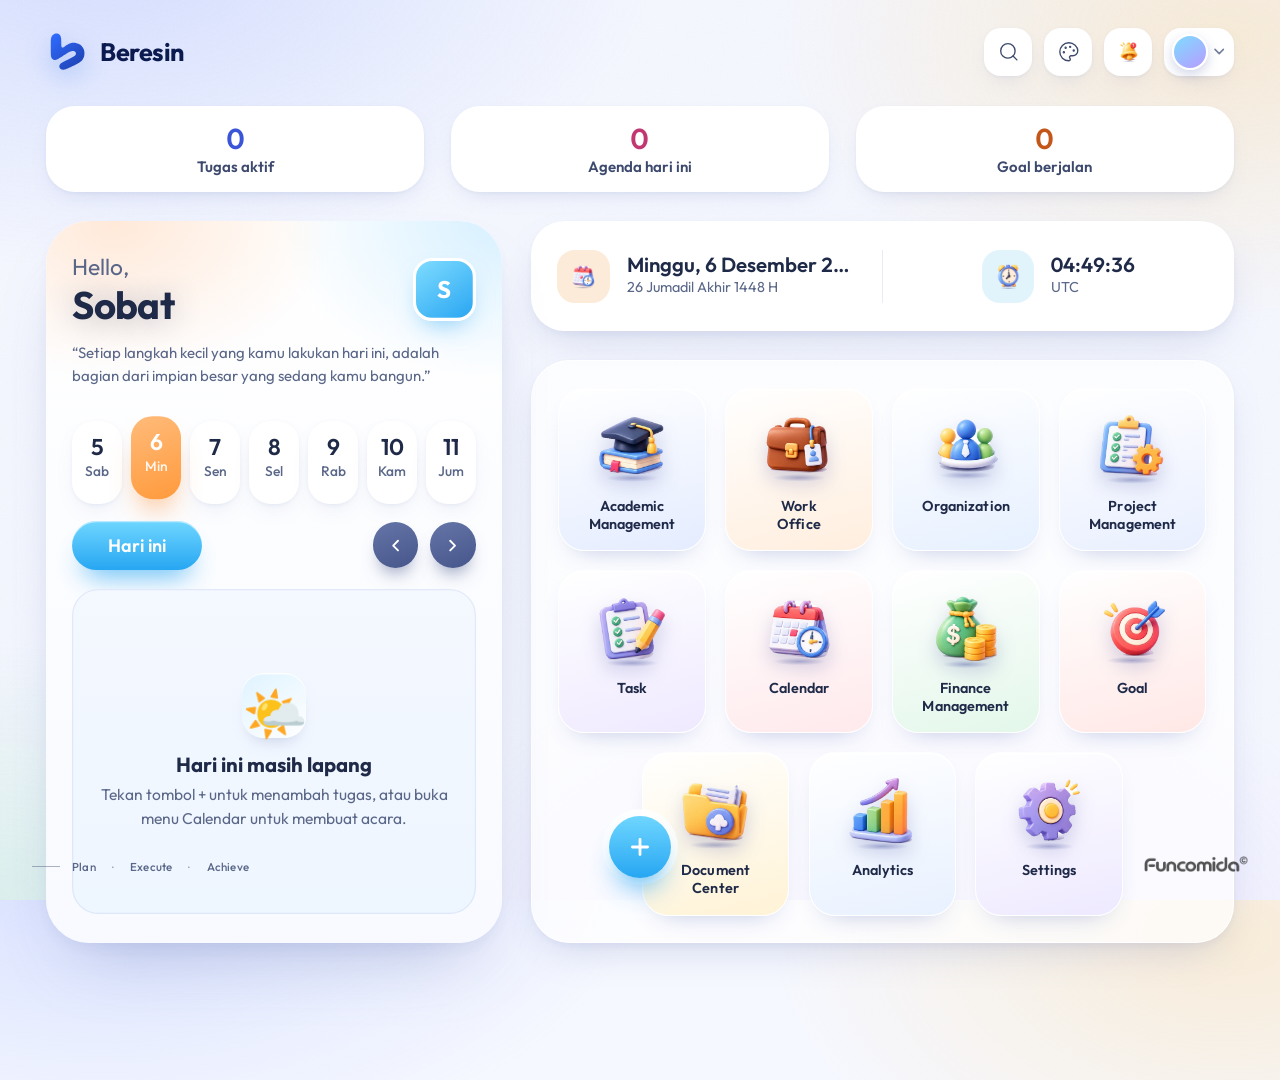
==== commit 077c811e: "Add files via upload" ====
--- a/index.src.html
+++ b/index.src.html
@@ -156,6 +156,7 @@
 <link rel="stylesheet" href="work-noir.css">
 <link rel="stylesheet" href="revisi.css">
 <link rel="stylesheet" href="revisi2.css">
+<link rel="stylesheet" href="revisi3.css">
 <link rel="stylesheet" href="beresin.css">
 <link rel="stylesheet" href="fresh.css">
 <link rel="stylesheet" href="icons-live.css">
--- a/revisi3.css
+++ b/revisi3.css
@@ -0,0 +1,110 @@
+/* REVISI 3 — dimuat paling akhir (lihat build.py) */
+
+/* Organization: kotak tambah — kotak putus-putus presisi di tengah, ada jarak sama rata dari kartu putih */
+html:root:root .es-card.add { padding: 14px !important; background: #fff !important; border: 0 !important; display: block !important; aspect-ratio: auto !important; width: min(340px, 100%) !important; }
+html:root:root .es-card.add .es-thumb { aspect-ratio: 16 / 10 !important; width: 100% !important; height: auto !important; margin: 0 !important; display: flex !important; flex-direction: column !important; align-items: center !important; justify-content: center !important; gap: 12px; border: 2.5px dashed #b4bedb !important; border-radius: 16px !important; box-sizing: border-box !important; position: relative !important; inset: auto !important; }
+html:root:root .es-card.add .es-thumb i { flex: none; }
+html:root:root .es-card.add .es-cap { position: static !important; padding: 0 !important; background: none !important; text-align: center; color: #40425a !important; max-width: none !important; border-radius: 0 !important; }
+
+/* Task: teks tab rata tengah */
+html:root:root .ac-ov.tk3-skin:not(.ad-skin) .ac-win > .ac-tabs .ac-tab { display: flex !important; justify-content: center !important; align-items: center !important; text-align: center !important; }
+
+/* Task: satu centang saja (hapus gambar centang dari garis border milik premium.css) */
+html:root:root .ac-ov.tk3-skin:not(.ad-skin) .tk3-chk:checked::after { content: "✓" !important; width: auto !important; height: auto !important; border: 0 !important; transform: none !important; color: #fff; font: 800 14px/1 system-ui; }
+
+/* Finance: pensil di pojok kanan atas area gambar, tidak menabrak bar menu */
+html:root:root .fn-kc .fn-ed { top: 20px !important; right: 20px !important; transform: none !important; bottom: auto !important; z-index: 3; }
+
+/* Goal: teks Alasan/Target rapi di dalam kotak */
+html:root:root .ac-notes { box-sizing: border-box; padding: 14px 18px !important; margin: 10px 0 !important; border-radius: 16px; line-height: 1.6; white-space: pre-wrap; overflow-wrap: anywhere; word-break: break-word; max-width: 100%; overflow: hidden; }
+html:root:root .ac-notes > b { display: block; margin-bottom: -1.5em; }
+
+/* Document Center: kartu & keterangan rapi */
+html:root:root .rd-skin { --bw: 132px; --bh: 184px; }
+html:root:root .rd-skin .rd-grid { grid-template-columns: repeat(auto-fill, minmax(190px, 1fr)); gap: 24px 18px; }
+html:root:root .rd-skin .rd-card { width: auto; display: flex; flex-direction: column; align-items: center; padding: 18px 14px 16px; border-radius: 20px; background: #fff; }
+html:root:root .rd-skin .rd-card .rd-book { width: var(--bw); height: var(--bh); }
+html:root:root .rd-skin .rd-cap { width: 100%; margin-top: 16px; display: flex; flex-direction: column; align-items: center; gap: 6px; text-align: center; }
+html:root:root .rd-skin .rd-cap b { font: 600 13.5px/1.3 var(--rd-font); width: 100%; min-height: 2.6em; }
+html:root:root .rd-skin .rd-cm { display: flex; gap: 6px; align-items: center; justify-content: center; font: 500 12px/1 var(--rd-font); color: var(--rd-ink2); }
+html:root:root .rd-skin .rd-cm em { font-style: normal; font-weight: 700; font-size: 10px; letter-spacing: .5px; padding: 3px 7px; border-radius: 6px; background: #e8f3f0; color: #0a7566; }
+html:root:root .rd-skin .rd-cl { display: flex; align-items: center; justify-content: center; gap: 5px; max-width: 100%; font: 500 11.5px/1 var(--rd-font); color: var(--rd-ink2); }
+html:root:root .rd-skin .rd-cl svg { width: 13px; height: 13px; flex: none; }
+html:root:root .rd-skin .rd-cl span { overflow: hidden; text-overflow: ellipsis; white-space: nowrap; }
+html:root:root .rd-skin .rd-cs { display: flex; gap: 2px; font-size: 14px; line-height: 1; }
+html:root:root .rd-skin .rd-cs i { font-style: normal; color: #d9dee0; }
+html:root:root .rd-skin .rd-cs i.on { color: #f5b301; }
+html:root:root .rd-skin .rd-cs.none { opacity: .55; }
+html:root:root .rd-skin .rd-ct { display: flex; gap: 4px; flex-wrap: wrap; justify-content: center; }
+html:root:root .rd-skin .rd-ct i { font-style: normal; font: 600 10.5px/1 var(--rd-font); padding: 4px 8px; border-radius: 99px; background: #eef6f4; color: #0a7566; }
+html:root:root .rd-skin .rd-rb { position: absolute; right: 8px; top: 8px; z-index: 3; font: 700 11px/1 var(--rd-font); font-style: normal; padding: 4px 7px; border-radius: 99px; background: rgba(0,0,0,.45); color: #ffd25a; }
+
+/* Halaman keterangan dokumen */
+.rd-det-ov { position: fixed; inset: 0; z-index: 3000; display: grid; place-items: center; background: rgba(20,32,36,.5); backdrop-filter: blur(6px); padding: 16px; }
+.rd-det { --bw: 230px; --bh: 320px; position: relative; width: min(560px, 100%); max-height: 94dvh; overflow: auto; background: linear-gradient(170deg, #fffefb, #f3f1ea); border-radius: 28px; padding: 34px 34px 28px; box-shadow: 0 40px 80px -30px rgba(0,0,0,.5); display: flex; flex-direction: column; align-items: center; box-sizing: border-box; }
+.rd-det-x { all: unset; position: absolute; right: 16px; top: 16px; width: 38px; height: 38px; border-radius: 50%; display: grid; place-items: center; cursor: pointer; background: #fff; color: #1f2a48; box-shadow: 0 6px 14px -8px rgba(0,0,0,.4); }
+.rd-det-x svg { width: 18px; height: 18px; }
+.rd-det-cv .rd-book { width: var(--bw); height: var(--bh); }
+.rd-det-bd { width: 100%; text-align: center; margin-top: 26px; display: flex; flex-direction: column; align-items: center; gap: 12px; }
+.rd-det-t { margin: 0; font: 700 22px/1.3 var(--rd-font, system-ui); color: #1f2a48; overflow-wrap: anywhere; }
+.rd-det-sub { margin: -6px 0 0; font-size: 14px; color: #5b6582; }
+.rd-rate { display: flex; align-items: center; gap: 4px; }
+.rd-rate button { all: unset; cursor: pointer; font-size: 30px; line-height: 1; color: #d6dbe0; transition: transform .15s, color .15s; }
+.rd-rate button.on { color: #f5b301; }
+.rd-rate button:hover { transform: scale(1.2); }
+.rd-rate span { margin-left: 10px; font-size: 13px; color: #5b6582; font-weight: 600; }
+.rd-meta { display: grid; grid-template-columns: repeat(4, minmax(0, 1fr)); gap: 8px; width: 100%; margin: 4px 0 0; }
+.rd-meta div { background: #fff; border-radius: 14px; padding: 10px 6px; min-width: 0; }
+.rd-meta dt { font-size: 11px; color: #7a8399; margin-bottom: 4px; }
+.rd-meta dd { margin: 0; font-size: 13px; font-weight: 700; color: #1f2a48; overflow: hidden; text-overflow: ellipsis; white-space: nowrap; }
+.rd-det-tags { display: flex; gap: 6px; flex-wrap: wrap; justify-content: center; }
+.rd-det-tags i { font-style: normal; font-size: 12px; font-weight: 600; padding: 5px 10px; border-radius: 99px; background: #e6f3ef; color: #0a7566; }
+.rd-det-notes { margin: 0; width: 100%; box-sizing: border-box; padding: 12px 16px; background: #fff; border-radius: 14px; font-size: 14px; line-height: 1.6; color: #3a4260; white-space: pre-wrap; overflow-wrap: anywhere; text-align: left; }
+.rd-det-acts { display: flex; gap: 12px; width: 100%; margin-top: 6px; }
+.rd-det-acts .rd-btn { flex: 1; justify-content: center; height: 50px; font-size: 16px; }
+.rd-det-acts .rd-btn[disabled] { opacity: .45; cursor: not-allowed; }
+.rd-det-hint { margin: 0; font-size: 12.5px; color: #7a8399; }
+.rd-det-more { display: flex; gap: 14px; flex-wrap: wrap; justify-content: center; }
+.rd-det-more button { all: unset; cursor: pointer; display: inline-flex; align-items: center; gap: 6px; font-size: 13px; font-weight: 600; color: #0a7566; padding: 6px 10px; border-radius: 10px; }
+.rd-det-more button:hover { background: #e6f3ef; }
+.rd-det-more svg, .rd-det-acts svg { width: 17px; height: 17px; }
+
+/* Pembaca dokumen */
+.rd-rdr-ov { position: fixed; inset: 0; z-index: 3100; background: rgba(16,24,28,.72); backdrop-filter: blur(4px); display: grid; place-items: stretch; padding: 14px; }
+.rd-rdr { display: flex; flex-direction: column; background: #e9ecee; border-radius: 22px; overflow: hidden; min-height: 0; }
+.rd-rdr-h { display: flex; align-items: center; gap: 14px; padding: 12px 18px; background: #fff; box-shadow: 0 1px 0 #dde2e5; }
+.rd-rdr-ti { flex: 1; min-width: 0; display: flex; flex-direction: column; }
+.rd-rdr-ti b { font-size: 16px; color: #1f2a48; overflow: hidden; text-overflow: ellipsis; white-space: nowrap; }
+.rd-rdr-ti small { font-size: 12.5px; color: #6a7388; }
+.rd-zoom { display: flex; align-items: center; gap: 4px; background: #eef2f3; border-radius: 99px; padding: 4px; }
+.rd-zoom button, .rd-rdr-b { all: unset; cursor: pointer; display: inline-flex; align-items: center; justify-content: center; gap: 6px; height: 36px; min-width: 36px; padding: 0 8px; box-sizing: border-box; border-radius: 99px; color: #1f2a48; font-weight: 700; font-size: 13px; }
+.rd-zoom button:hover, .rd-rdr-b:hover { background: #dbe6e3; }
+.rd-zoom .pct { min-width: 58px; }
+.rd-zoom svg, .rd-rdr-b svg { width: 19px; height: 19px; }
+.rd-rdr-b { background: #0a8f7c; color: #fff; padding: 0 14px; }
+.rd-rdr-b:hover { background: #087a6a; }
+.rd-rdr-b.x { background: #eef2f3; color: #1f2a48; padding: 0; width: 38px; }
+.rd-rdr-body { flex: 1; min-height: 0; overflow: auto; outline: 0; padding: 18px; }
+.rd-rdr-doc { margin: 0 auto; display: flex; flex-direction: column; align-items: center; gap: 16px; width: max-content; min-width: 100%; }
+.rd-pg { background: #fff; box-shadow: 0 10px 30px -14px rgba(0,0,0,.45); border-radius: 4px; position: relative; flex: none; }
+.rd-pg canvas { display: block; }
+.rd-rdr-img { display: block; max-width: none; border-radius: 10px; }
+.rd-rdr-txt { margin: 0; padding: 24px; background: #fff; border-radius: 12px; white-space: pre-wrap; overflow-wrap: anywhere; line-height: 1.6; min-width: min(760px, 90vw); }
+.rd-rdr-load { padding: 40px; color: #5b6582; }
+.rd-rdr-fb { width: 100%; height: calc(100dvh - 130px); overflow: auto; }
+.rd-rdr-fb iframe { border: 0; transform-origin: 0 0; background: #fff; }
+@media (max-width: 700px) { .rd-det { padding: 28px 18px 22px; --bw: 180px; --bh: 250px; } .rd-meta { grid-template-columns: repeat(2, 1fr); } .rd-rdr-b span { display: none; } .rd-rdr-ov { padding: 0; } .rd-rdr { border-radius: 0; } }
+
+/* Tampilan PC: seluruh menu lebih besar */
+@media (min-width: 1100px) {
+  html:root:root .ac-ov .ac-win { zoom: 1.3; width: calc(100% / 1.3) !important; height: calc(100% / 1.3) !important; max-width: calc(100% / 1.3) !important; max-height: calc(100% / 1.3) !important; }
+  html:root:root .rd-det { zoom: 1.2; } html:root:root .rd-rdr-h { zoom: 1.15; }
+  html:root .app { zoom: 1.2; }
+}
+@media (min-width: 1700px) {
+  html:root:root .ac-ov .ac-win { zoom: 1.5; width: calc(100% / 1.5) !important; height: calc(100% / 1.5) !important; max-width: calc(100% / 1.5) !important; max-height: calc(100% / 1.5) !important; }
+  html:root .app { zoom: 1.4; }
+}
+html:root:root .rd-rdr-ov { display: flex !important; align-items: stretch; justify-content: stretch; }
+html:root:root .rd-rdr-ov .rd-rdr { width: 100%; height: 100%; flex: 1; }
+html:root:root .rd-rdr-doc.pdf { width: 100%; min-width: 0; }
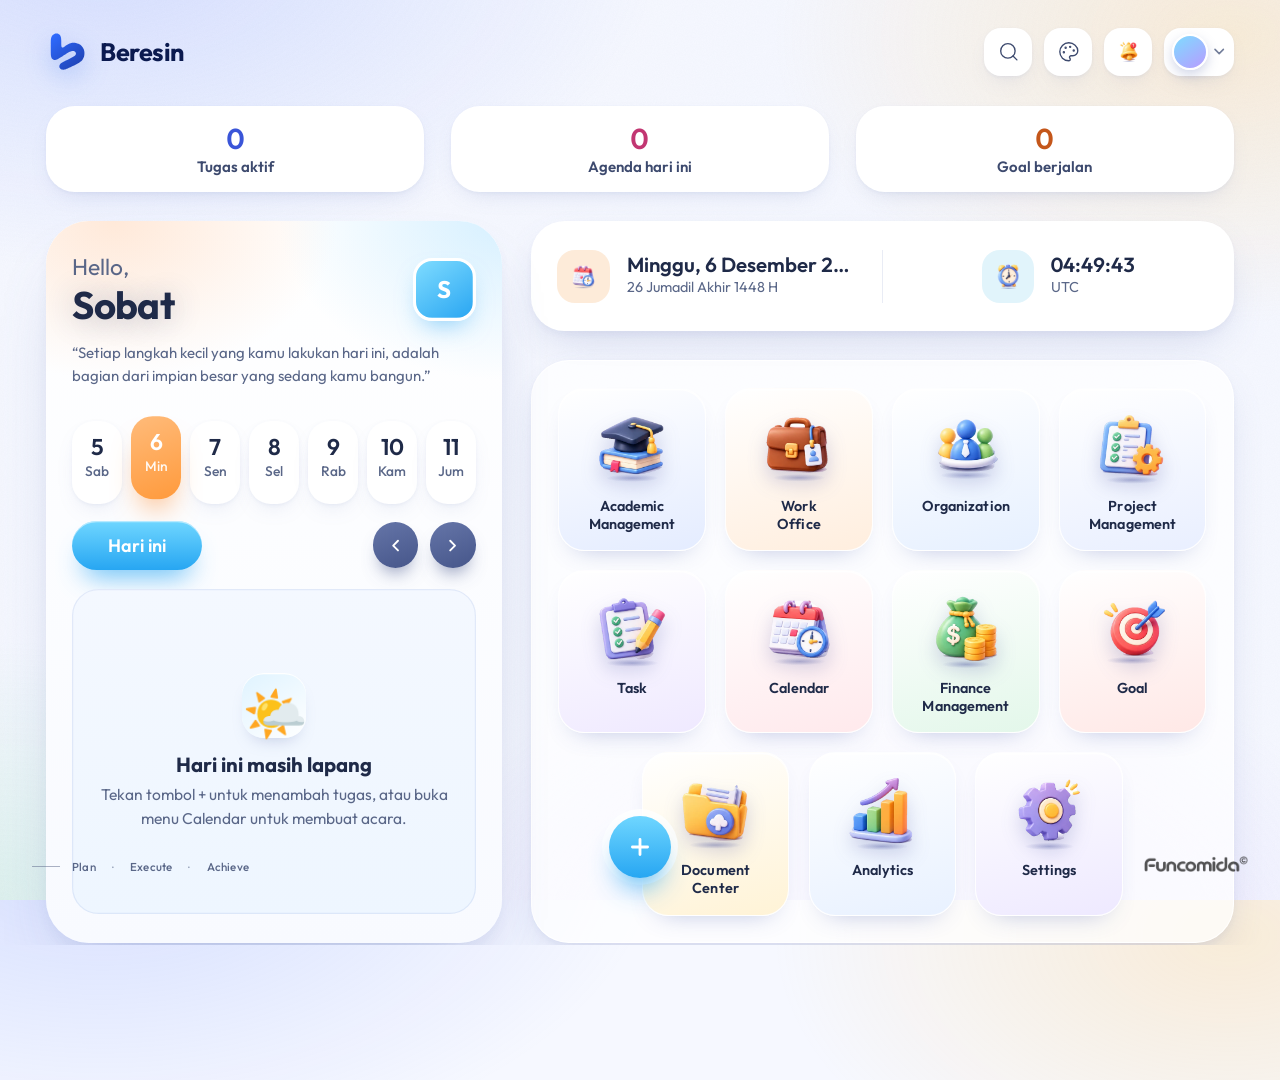
==== commit 6606152b: "Add files via upload" ====
--- a/index.src.html
+++ b/index.src.html
@@ -157,6 +157,7 @@
 <link rel="stylesheet" href="revisi.css">
 <link rel="stylesheet" href="revisi2.css">
 <link rel="stylesheet" href="revisi3.css">
+<link rel="stylesheet" href="revisi4.css">
 <link rel="stylesheet" href="beresin.css">
 <link rel="stylesheet" href="fresh.css">
 <link rel="stylesheet" href="icons-live.css">
@@ -327,5 +328,6 @@
 <script src="brand-icons.js"></script>
 <script src="icons-live.js"></script>
 <script src="icons-motion.js"></script>
+<script src="revisi4.js"></script>
 </body>
 </html>
--- a/revisi4.css
+++ b/revisi4.css
@@ -0,0 +1,61 @@
+/* REVISI 4 — dimuat paling akhir (lihat build.py) */
+
+/* ---------- 1. Angka menghitung naik: lebar angka tetap supaya tidak bergoyang ---------- */
+.tchip b, .fn-sum b, .an-k b, .wo-stat b, .es-stats b, .dv-stats b, .ac-stat b, .tk3-tile b, .bn-big, .cu, .fn-ban p b, .fn-cats small, .fn-bud em, .gq-pop b, .gq-lvl b {
+  font-variant-numeric: tabular-nums;
+}
+
+/* ---------- 2. Finance › Katalog: pensil tidak lagi menembus bar menu bawah ----------
+   Kartu menjadi lapisan tersendiri (isolation) sehingga z-index pensil terkurung di dalam kartu,
+   lalu bar menu diberi lapisan di atas kartu (tetap di bawah lembar/sheet yang z-index-nya 5). */
+html:root:root .fn-app .fn-kc { isolation: isolate; }
+html:root:root .fn-app .fn-kc .fn-ed { z-index: 1 !important; }
+html:root:root .fn-app .fn-nav { z-index: 3; }
+
+/* ---------- 3. Finance › Label prioritas: pilihan terang, tidak gelap ----------
+   Terpilih = warna pastel + cincin warna label + tanda centang, teks tetap gelap. */
+html:root:root .fn-flds .fn-tgo input:checked + b {
+  background: hsl(var(--h, 170) 92% 90%);
+  color: var(--ink, #1f2a48);
+  box-shadow: inset 0 0 0 2px hsl(var(--h, 170) 62% 52%), 0 8px 16px -10px hsl(var(--h, 170) 70% 45%);
+}
+html:root:root .fn-flds .fn-tgo input:checked + b::before {
+  content: "✓";
+  display: inline-grid; place-items: center;
+  width: 16px; height: 16px; border-radius: 50%;
+  font: 800 10px/1 system-ui, sans-serif;
+  color: #fff; background: hsl(var(--h, 170) 62% 46%);
+}
+html:root:root .fn-flds .fn-tgo input:focus-visible + b { outline: 2px solid hsl(var(--h, 170) 70% 62%); outline-offset: 3px; }
+
+/* ---------- 4. Document Center: tombol alat (unduh, ganti sampul, dll) di rak tidak tampak ----------
+   Tombolnya tetap ada di DOM; semua aksi bisa diakses dari halaman keterangan (ketuk sampul). */
+html:root:root .rd-skin .rd-tools { display: none !important; }
+
+/* ---------- 5. Document Center: judul dokumen di bawah sampul, bukan di atas sampul ---------- */
+html:root:root .rd-skin .rd-cover .rd-name { display: none !important; }
+/* tanpa judul, label jenis berkas jadi lambang tengah sampul */
+html:root:root .rd-skin .rd-cover:not(.has-img) .rd-ext {
+  position: absolute; left: 50%; top: 46%; z-index: 1;
+  transform: translate(-50%, -50%);
+  font-size: 17px; letter-spacing: .18em; padding: 8px 8px 8px calc(8px + .18em);
+  border-radius: 12px; background: rgba(255, 255, 255, .24);
+  box-shadow: inset 0 0 0 1.5px rgba(255, 255, 255, .28);
+}
+html:root:root .rd-skin .k-txt:not(.has-img) .rd-ext { background: rgba(21, 64, 63, .1); box-shadow: inset 0 0 0 1.5px rgba(21, 64, 63, .14); }
+html:root:root .rd-skin .rd-cover.mini:not(.has-img) .rd-ext { font-size: 11px; padding: 5px 5px 5px calc(5px + .18em); border-radius: 8px; }
+
+/* judul di bawah sampul pada tampilan rak (berdiri di bawah papan rak) */
+html:root:root .rd-skin .rd-shelf { padding-bottom: 66px; }
+html:root:root .rd-skin .rd-book .rd-bt {
+  position: absolute; left: 50%; top: calc(100% + 21px); transform: translateX(-50%);
+  width: calc(100% + var(--rd-gap, 22px) - 4px); max-width: 160px; box-sizing: border-box;
+  display: -webkit-box; -webkit-line-clamp: 2; -webkit-box-orient: vertical; overflow: hidden;
+  text-align: center; word-break: break-word;
+  font: 600 12px/1.3 var(--rd-font); color: var(--rd-ink, #15403f);
+  pointer-events: none;
+}
+
+/* tombol Hapus di halaman keterangan dokumen */
+.rd-det-more button.danger { color: #c4463a; }
+.rd-det-more button.danger:hover { background: #fbe9e6; }
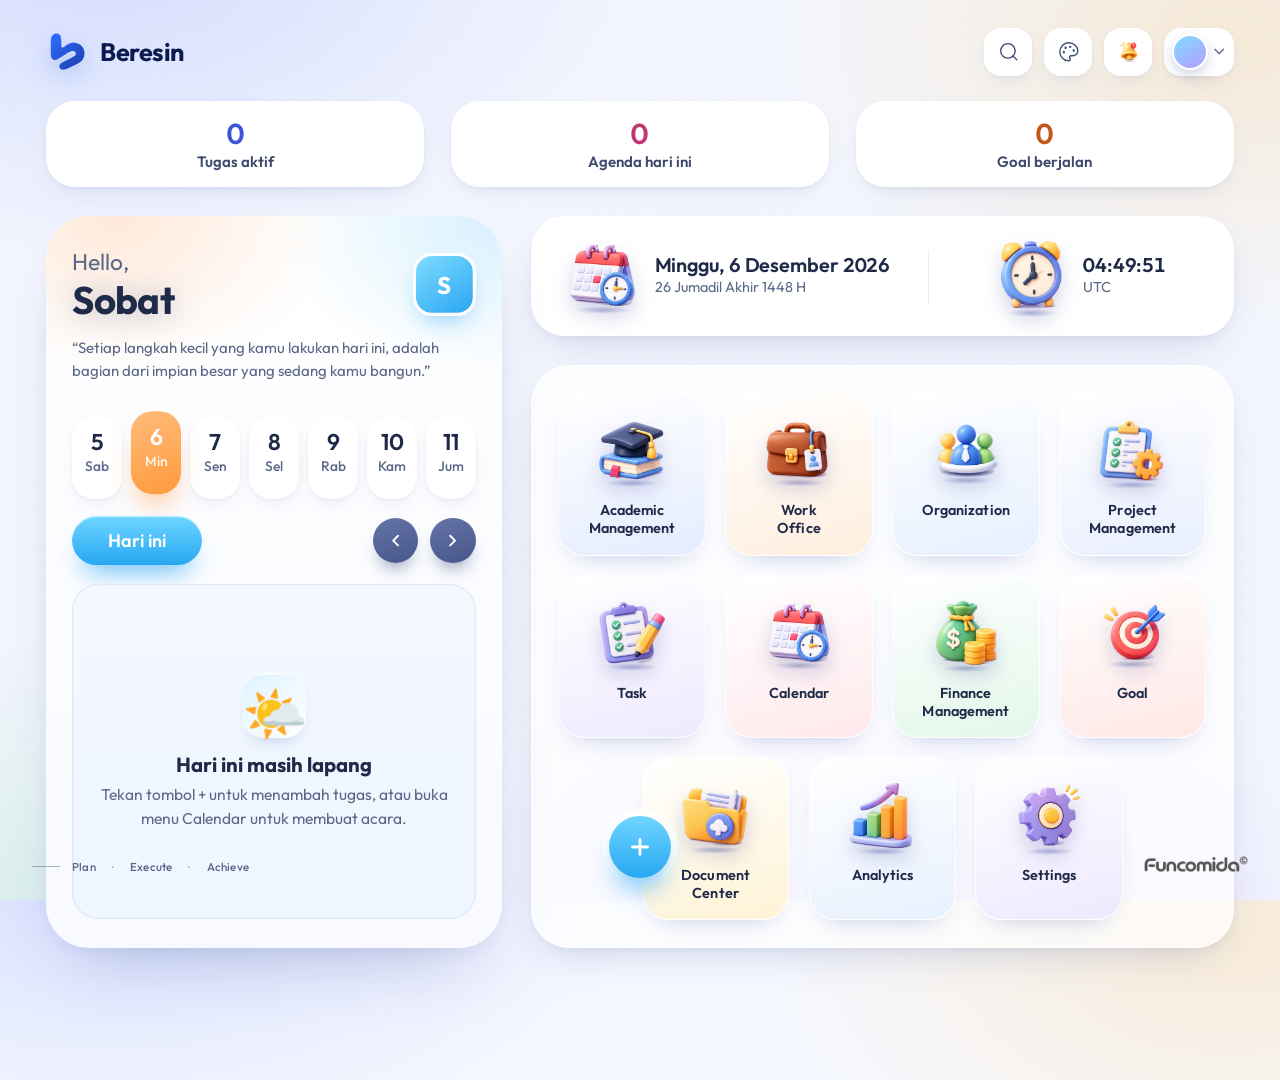
==== commit a40a8ffd: "Add files via upload" ====
--- a/index.src.html
+++ b/index.src.html
@@ -158,6 +158,7 @@
 <link rel="stylesheet" href="revisi2.css">
 <link rel="stylesheet" href="revisi3.css">
 <link rel="stylesheet" href="revisi4.css">
+<link rel="stylesheet" href="revisi5.css">
 <link rel="stylesheet" href="beresin.css">
 <link rel="stylesheet" href="fresh.css">
 <link rel="stylesheet" href="icons-live.css">
--- a/revisi5.css
+++ b/revisi5.css
@@ -0,0 +1,107 @@
+/* REVISI 5 — dimuat paling akhir (lihat build.py)
+   1. Document Center › kolom pencarian: teks & ikon presisi, tinggi seragam dengan tab
+   2. Document Center › kotak dokumen (Terbaru / Semua dokumen / hasil cari): gradasi off-white lembut multiwarna
+   3. Dashboard › ikon kalender & jam: besar, tanpa latar, gaya sama dengan ikon menu */
+
+/* ---------- 1. Baris atas: tab + pencarian ---------- */
+html:root:root .rd-skin .rd-top {
+  display: flex; align-items: center; gap: 10px;
+  padding: 6px; border-radius: 18px;
+}
+html:root:root .rd-skin .rd-tabs {
+  display: flex; align-items: center; gap: 4px; flex: none; height: 44px;
+}
+html:root:root .rd-skin .rd-tab {
+  height: 44px; box-sizing: border-box;
+  display: inline-flex; align-items: center; justify-content: center;
+  padding: 0 18px; border-radius: 13px;
+  font: 600 13.5px/1 var(--rd-font, inherit); white-space: nowrap;
+}
+
+/* kotak pencarian = satu permukaan; input di dalamnya transparan (tidak ada kotak-dalam) */
+html:root:root .rd-skin .rd-search {
+  position: relative; flex: 1 1 auto; min-width: 0;
+  display: flex; align-items: center; gap: 11px;
+  height: 44px; box-sizing: border-box; padding: 0 18px 0 16px;
+  border-radius: 13px;
+}
+html:root:root .rd-skin .rd-search svg {
+  display: block; flex: none; width: 18px; height: 18px; margin: 0;
+}
+html:root:root:root:root:root:root .rd-skin .rd-search input[data-in="dq"],
+html:root:root:root:root:root:root .rd-skin .rd-search input[data-in="dq"] {
+  flex: 1 1 auto; min-width: 0; width: 100%; height: 100%;
+  margin: 0; padding: 0; border: 0 !important; border-radius: 0 !important;
+  background: transparent !important; box-shadow: none !important; outline: 0 !important;
+  -webkit-appearance: none; appearance: none;
+  font: 500 14px/normal var(--rd-font, inherit); letter-spacing: 0;
+  color: var(--rd-ink, #15403f);
+  text-overflow: ellipsis; text-indent: 0;
+}
+html:root:root:root:root:root:root .rd-skin .rd-search input[data-in="dq"]::placeholder {
+  color: var(--rd-ink2, #5b8782); opacity: .8; font-weight: 400;
+}
+html:root:root:root:root:root:root .rd-skin .rd-search input[data-in="dq"]:focus,
+html:root:root:root:root:root:root .rd-skin .rd-search input[data-in="dq"]:hover {
+  background: transparent !important; box-shadow: none !important; outline: 0 !important;
+}
+
+@media (max-width: 760px) {
+  html:root:root .rd-skin .rd-top { flex-direction: column; align-items: stretch; gap: 6px; }
+  html:root:root .rd-skin .rd-tabs { width: 100%; }
+  html:root:root .rd-skin .rd-tab { flex: 1 1 0; padding: 0 10px; }
+  html:root:root .rd-skin .rd-search { flex: none; width: 100%; }
+}
+
+/* ---------- 2. Kotak dokumen: gradasi lembut off-white ---------- */
+html:root:root:root:root:root .rd-skin .rd-grid .rd-card {
+  --g1: #e3f5ee; --g2: #fdf3e4;     /* mint → krem  */
+  position: relative; overflow: hidden; isolation: isolate;
+  background:
+    radial-gradient(120% 80% at 100% 0%, var(--g2) 0%, transparent 62%),
+    linear-gradient(158deg, #fffefb 0%, #fbfaf6 34%, var(--g1) 100%) !important;
+  box-shadow:
+    inset 0 0 0 1px rgba(255, 255, 255, .85),
+    0 0 0 1px rgba(40, 70, 90, .05),
+    0 18px 34px -24px rgba(40, 70, 90, .38) !important;
+  transition: transform .35s cubic-bezier(.2, .7, .2, 1), box-shadow .35s;
+}
+html:root:root:root:root:root .rd-skin .rd-grid .rd-card:nth-child(6n+2) { --g1: #fbe6d8; --g2: #fdf0f3; }  /* persik → rose   */
+html:root:root:root:root:root .rd-skin .rd-grid .rd-card:nth-child(6n+3) { --g1: #e9e4fb; --g2: #e6f1fc; }  /* lavender → langit */
+html:root:root:root:root:root .rd-skin .rd-grid .rd-card:nth-child(6n+4) { --g1: #dcedfb; --g2: #e4f7ef; }  /* langit → mint   */
+html:root:root:root:root:root .rd-skin .rd-grid .rd-card:nth-child(6n+5) { --g1: #fadfe6; --g2: #fbf1dc; }  /* rose → butter   */
+html:root:root:root:root:root .rd-skin .rd-grid .rd-card:nth-child(6n+6) { --g1: #faf0cc; --g2: #fbe8e0; }  /* butter → persik */
+
+html:root:root:root:root:root .rd-skin .rd-grid .rd-card:hover {
+  transform: translateY(-4px);
+  box-shadow:
+    inset 0 0 0 1px rgba(255, 255, 255, .9),
+    0 0 0 1px rgba(40, 70, 90, .07),
+    0 26px 40px -24px rgba(40, 70, 90, .46) !important;
+}
+@media (prefers-reduced-motion: reduce) {
+  html:root:root:root:root:root .rd-skin .rd-grid .rd-card { transition: none; }
+  html:root:root:root:root:root .rd-skin .rd-grid .rd-card:hover { transform: none; }
+}
+
+/* ---------- 3. Dashboard: ikon kalender & jam besar tanpa latar (seperti ikon menu) ---------- */
+html:root:root .info .ic,
+html:root:root .info .cell:nth-of-type(1) .ic,
+html:root:root .info .cell:nth-of-type(2) .ic {
+  flex: none;
+  width: 66px !important; height: 66px !important;
+  padding: 0 !important; border-radius: 0 !important;
+  background: none !important; box-shadow: none !important; border: 0 !important;
+  filter: drop-shadow(0 9px 8px rgba(60, 70, 150, .22));
+  overflow: visible;
+}
+html:root:root .info { min-height: 100px; grid-template-columns: minmax(0, 1.3fr) 1px minmax(0, 1fr) !important; }
+html:root:root .info .cell { gap: 10px; padding: 10px 20px 10px 16px; }
+html:root:root .info b { font-size: 16.5px !important; letter-spacing: -.005em; }
+
+@media (max-width: 640px) {
+  html:root:root .info { grid-template-columns: 1fr !important; }
+  html:root:root .info .ic,
+  html:root:root .info .cell:nth-of-type(1) .ic,
+  html:root:root .info .cell:nth-of-type(2) .ic { display: block !important; width: 60px !important; height: 60px !important; }
+}
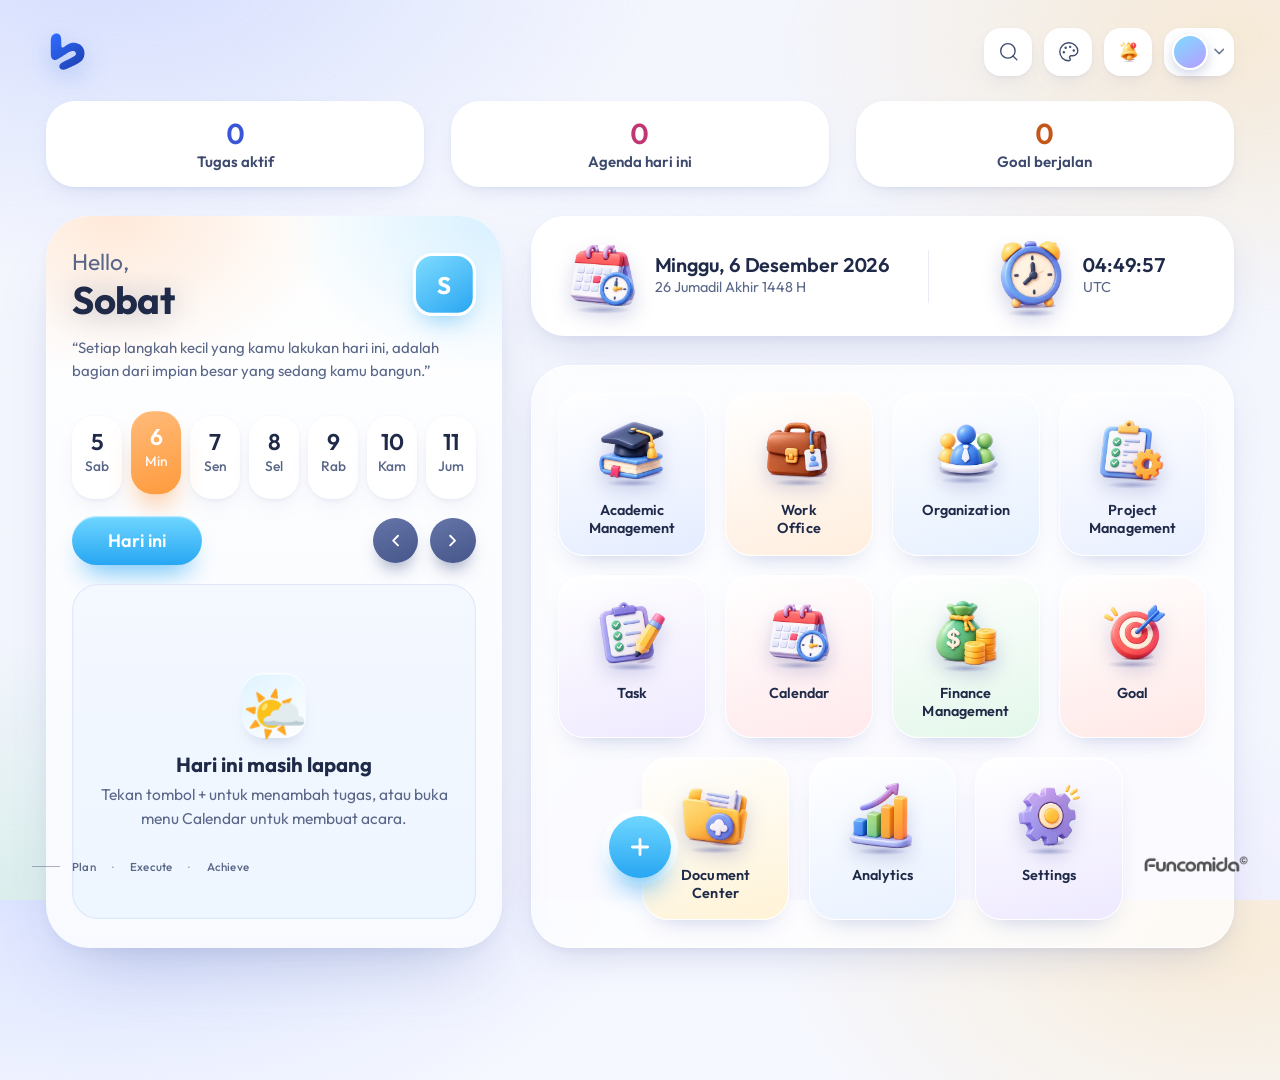
==== commit 7b530cce: "Add files via upload" ====
--- a/index.src.html
+++ b/index.src.html
@@ -330,5 +330,6 @@
 <script src="icons-live.js"></script>
 <script src="icons-motion.js"></script>
 <script src="revisi4.js"></script>
+<script src="revisi5.js"></script>
 </body>
 </html>
--- a/revisi5.css
+++ b/revisi5.css
@@ -105,3 +105,114 @@
   html:root:root .info .cell:nth-of-type(1) .ic,
   html:root:root .info .cell:nth-of-type(2) .ic { display: block !important; width: 60px !important; height: 60px !important; }
 }
+
+/* ---------- 4. Notifikasi: angka lonceng = jumlah pengingat, panel berkelompok ---------- */
+html:root:root .tools button .dot.n {
+  position: absolute; top: 2px; right: 2px; left: auto;
+  min-width: 20px; height: 20px; box-sizing: border-box; padding: 0 5px;
+  display: grid; place-items: center;
+  border-radius: 10px; border: 2px solid #fff;
+  font: 700 10.5px/1 var(--s-font, 'Inter', system-ui, sans-serif); letter-spacing: 0; color: #fff;
+  background: linear-gradient(145deg, #ff7b8f, #e0264b);
+  box-shadow: 0 5px 10px -3px rgba(224, 38, 75, .6);
+  font-variant-numeric: tabular-nums;
+}
+html:root:root .tools button .dot.n[hidden] { display: none; }
+html:root:root .tools button .dot.bump { animation: nfBump .6s cubic-bezier(.3, 1.8, .5, 1); }
+@keyframes nfBump { 0% { transform: scale(.35); } 60% { transform: scale(1.3); } 100% { transform: scale(1); } }
+html:root:root .tools button.ring { animation: nfRing 1.3s ease-in-out; transform-origin: 50% 10%; }
+@keyframes nfRing {
+  0%, 100% { transform: rotate(0); } 12% { transform: rotate(16deg); } 26% { transform: rotate(-14deg); }
+  40% { transform: rotate(10deg); } 54% { transform: rotate(-7deg); } 68% { transform: rotate(4deg); } 82% { transform: rotate(-2deg); }
+}
+
+html:root:root .notif { width: 360px; padding: 16px 14px 14px; }
+html:root:root .notif ul { margin: 0; padding: 0; gap: 7px; }
+html:root:root .notif li { animation: nfIn .38s cubic-bezier(.2, .7, .2, 1) both; animation-delay: calc(var(--i, 0) * 35ms); }
+@keyframes nfIn { from { opacity: 0; transform: translateY(8px); } to { opacity: 1; transform: none; } }
+html:root:root .notif .nf-g {
+  display: flex; align-items: center; justify-content: space-between;
+  margin: 14px 2px 8px; font: 700 10.5px/1 var(--s-font, 'Inter', system-ui, sans-serif);
+  letter-spacing: .09em; text-transform: uppercase; opacity: .92;
+}
+html:root:root .notif h2 + .nf-g { margin-top: 4px; }
+html:root:root .notif .nf-g i {
+  font-style: normal; min-width: 20px; height: 20px; padding: 0 6px; box-sizing: border-box;
+  display: grid; place-items: center; border-radius: 10px; color: #fff; font-size: 11px;
+}
+html:root:root .notif .nf-g.c-soon i { background: #f08c00; }
+html:root:root .notif .nf-g.c-late i { background: #e0264b; }
+html:root:root .notif .nf-g.c-today i { background: #3b82f6; }
+html:root:root .notif .nf-g.c-tmr i { background: #8b5cf6; }
+html:root:root .notif .nf-g.c-soon { color: #b36a00; }
+html:root:root .notif .nf-g.c-late { color: #c0203f; }
+html:root:root .notif .nf-g.c-today { color: #2352b8; }
+html:root:root .notif .nf-g.c-tmr { color: #6a3fc4; }
+
+html:root:root .notif .nw.c-now   { background: #d6f5e6; color: #12794f; }
+html:root:root .notif .nw.c-soon  { background: #fff0d1; color: #a85d00; }
+html:root:root .notif .nw.c-late  { background: #ffe0e6; color: #c0203f; }
+html:root:root .notif .nw.c-today { background: #e1ecff; color: #2352b8; }
+html:root:root .notif .nw.c-tmr   { background: #ece6ff; color: #6a3fc4; }
+html:root:root .notif .nt b { display: block; overflow: hidden; text-overflow: ellipsis; white-space: nowrap; }
+html:root:root .notif .nt small { display: block; opacity: .7; overflow: hidden; text-overflow: ellipsis; white-space: nowrap; }
+html:root:root .notif .nw.c-now::before { content: ""; display: inline-block; width: 6px; height: 6px; margin-right: 5px; border-radius: 50%; background: #12a36a; animation: nfPulse 1.4s ease-in-out infinite; }
+@keyframes nfPulse { 50% { transform: scale(1.7); opacity: .35; } }
+
+/* ---------- 5. Logo Beresin bergerak + tulisan mengetik berulang ---------- */
+/* Atur tempo di sini: siklus penuh, jeda antar huruf */
+.brand { --bs-cycle: 7.2s; --bs-step: .17s; }
+
+/* lambang: melayang lembut, miring, kilau melintas, percikan berkedip */
+.brand svg.bs-live { animation: bsFloat var(--bs-cycle) ease-in-out infinite; transform-origin: 50% 60%; }
+@keyframes bsFloat {
+  0%   { transform: translateY(0) rotate(0) scale(1); }
+  8%   { transform: translateY(-3px) rotate(-6deg) scale(1.08); }
+  16%  { transform: translateY(0) rotate(3deg) scale(.97); }
+  24%  { transform: translateY(0) rotate(0) scale(1); }
+  50%  { transform: translateY(-2.5px) rotate(-2.5deg) scale(1.02); }
+  75%  { transform: translateY(0) rotate(2deg) scale(1); }
+  100% { transform: translateY(0) rotate(0) scale(1); }
+}
+.brand .bs-shine { animation: bsShine var(--bs-cycle) ease-in-out infinite; }
+@keyframes bsShine { 0%, 38% { transform: translateX(0); } 56%, 100% { transform: translateX(185px); } }
+.brand .bs-spark { transform-box: fill-box; transform-origin: center; opacity: 0; animation: bsSpark var(--bs-cycle) ease-in-out infinite; }
+.brand .bs-spark.s2 { animation-delay: calc(var(--bs-cycle) * .5); }
+@keyframes bsSpark { 0%, 40% { opacity: 0; transform: scale(.2) rotate(0); } 48% { opacity: 1; transform: scale(1.15) rotate(40deg); } 58%, 100% { opacity: 0; transform: scale(.2) rotate(90deg); } }
+
+/* tulisan: muncul dari kiri huruf demi huruf, tahan, lalu menghilang dari kiri; ulang terus */
+.brand .brand-t { display: inline-flex; align-items: baseline; white-space: nowrap; }
+.brand .bl {
+  position: relative; display: inline-block; font: inherit; letter-spacing: inherit; color: inherit;
+  opacity: 0;
+  animation: bsType var(--bs-cycle) cubic-bezier(.2, .7, .2, 1) infinite both;
+  animation-delay: calc(var(--i) * var(--bs-step));
+}
+@keyframes bsType {
+  0%   { opacity: 0; transform: translateX(-9px) scale(.92); }
+  3%   { opacity: 1; transform: none; }
+  70%  { opacity: 1; transform: none; }
+  74%  { opacity: 0; transform: translateX(-9px) scale(.92); }
+  100% { opacity: 0; transform: translateX(-9px) scale(.92); }
+}
+/* kursor mengetik: menempel di huruf yang baru muncul; huruf terakhir menahan kursor lebih lama */
+.brand .bl::after {
+  content: ""; position: absolute; right: -1px; top: 14%; width: 2px; height: 72%;
+  border-radius: 1px; background: currentColor; opacity: 0;
+  animation: bsCaret var(--bs-cycle) steps(1, end) infinite both;
+  animation-delay: calc(var(--i) * var(--bs-step));
+}
+@keyframes bsCaret { 0% { opacity: 1; } 2.6% { opacity: 1; } 2.7%, 100% { opacity: 0; } }
+.brand .bl:last-child::after { animation-name: bsCaretEnd; }
+@keyframes bsCaretEnd { 0%, 6% { opacity: 1; } 8%, 10% { opacity: 0; } 12%, 14% { opacity: 1; } 16%, 18% { opacity: 0; } 19%, 100% { opacity: 0; } }
+
+@media (prefers-reduced-motion: reduce) {
+  .brand svg.bs-live, .brand .bs-shine, .brand .bs-spark { animation: none; }
+  .brand .bs-spark { opacity: 0; }
+  .brand .bl { animation: none; opacity: 1; transform: none; }
+  .brand .bl::after { display: none; }
+}
+
+/* panel turun sedikit supaya tombol lonceng tetap terlihat */
+html:root:root .notif { top: max(86px, calc(var(--safe-t, 0px) + 78px)); max-height: calc(100dvh - 108px); }
+@media (max-width: 640px) { html:root:root .notif { right: 12px; left: 12px; width: auto; } }
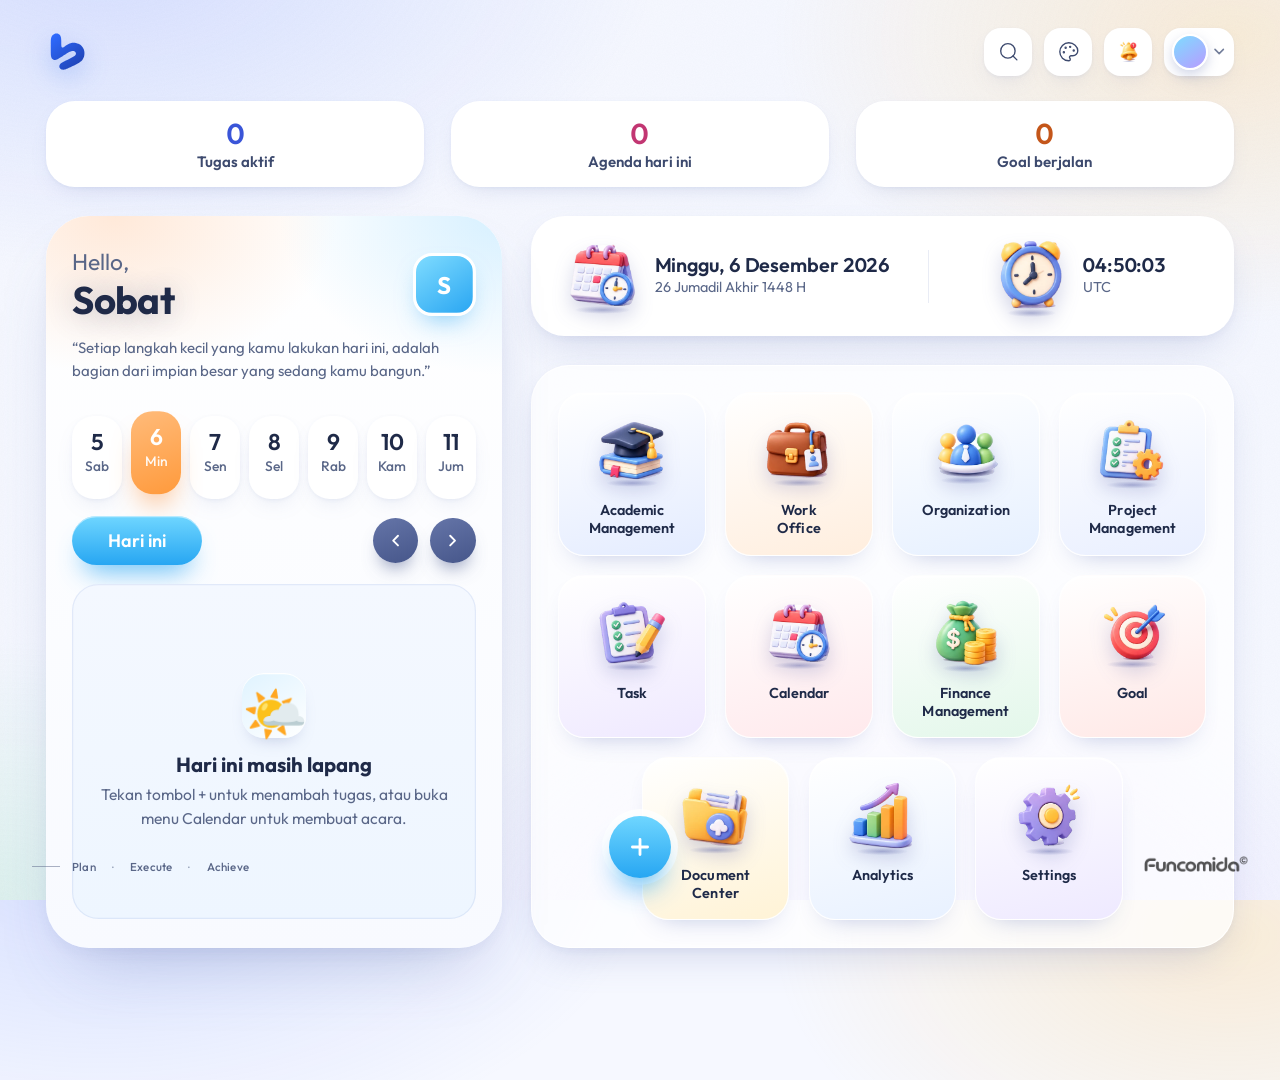
==== commit bb0c1c27: "Add files via upload" ====
--- a/index.src.html
+++ b/index.src.html
@@ -165,6 +165,7 @@
 <link rel="stylesheet" href="icons-3d.css">
 <link rel="stylesheet" href="cal-polish.css">
 <link rel="stylesheet" href="redesign.css">
+<link rel="stylesheet" href="revisi6.css">
 </head>
 <body>
 
--- a/revisi6.css
+++ b/revisi6.css
@@ -0,0 +1,51 @@
+/* ==========================================================================
+   Revisi v2.6 — Tampilan PC: semua menu satu skala + scroll sampai bawah
+   --------------------------------------------------------------------------
+   Masalah lama:
+   1) Academic, Work Office, Organization, Finance tidak memakai zoom PC,
+      sehingga tampak kecil dibanding Analytics / Task / Calendar / Goal.
+   2) Pada menu yang di-zoom (Analytics dst.), aturan ukuran jendela di
+      fresh.css/polish.css (…dvh - 56px !important) mengalahkan aturan zoom,
+      jadi tinggi jendela = 1,3x tinggi layar → bagian bawah terpotong dan
+      isi tidak bisa digulir sampai dasar.
+   Solusi: satu aturan skala untuk SEMUA jendela menu; ukuran dihitung dari
+   viewport dibagi faktor zoom, sehingga di layar selalu pas (tidak lebih).
+   ========================================================================== */
+:root { --pcz: 1; --pcgap: 16px; --pcmax: 2100px; }
+@media (min-width: 1100px) { :root { --pcz: 1.3; } }
+@media (min-width: 1700px) { :root { --pcz: 1.5; --pcgap: 20px; } }
+
+@media (min-width: 1100px) {
+  html:root:root:root:root :is(
+    .ac-ov:not(.ac-ov2) .ac-win:not(.ac-form):not(.vw),
+    .ad-ov .ad-win,
+    .wo-ov .wo-frame,
+    .es-ov .es-frame,
+    .fn-ov .fn-app
+  ) {
+    zoom: var(--pcz);
+    box-sizing: border-box;
+    width: calc(min(100vw - 2 * var(--pcgap), var(--pcmax)) / var(--pcz)) !important;
+    height: calc((100dvh - 2 * var(--pcgap)) / var(--pcz)) !important;
+    max-width: none !important;
+    max-height: none !important;
+    min-height: 0 !important;
+    margin: auto !important;
+  }
+}
+
+/* Academic: kolom menu kiri (menu + kartu bantuan) bisa digulir bila layar pendek.
+   Di bawah 1181px Academic memakai rel ikon + gulir satu jendela, jadi tidak diubah. */
+@media (min-width: 1181px) {
+  html:root:root:root:root .ad-ov .ad-win .ad-nav {
+    align-self: stretch;
+    max-height: 100%;
+    min-height: 0;
+    overflow-y: auto;
+    overflow-x: hidden;
+    overscroll-behavior: contain;
+    scrollbar-width: thin;
+    scrollbar-color: rgba(90, 100, 140, .28) transparent;
+  }
+  html:root:root:root:root .ad-ov .ad-win .ad-nav .ad-help { flex: none; }
+}
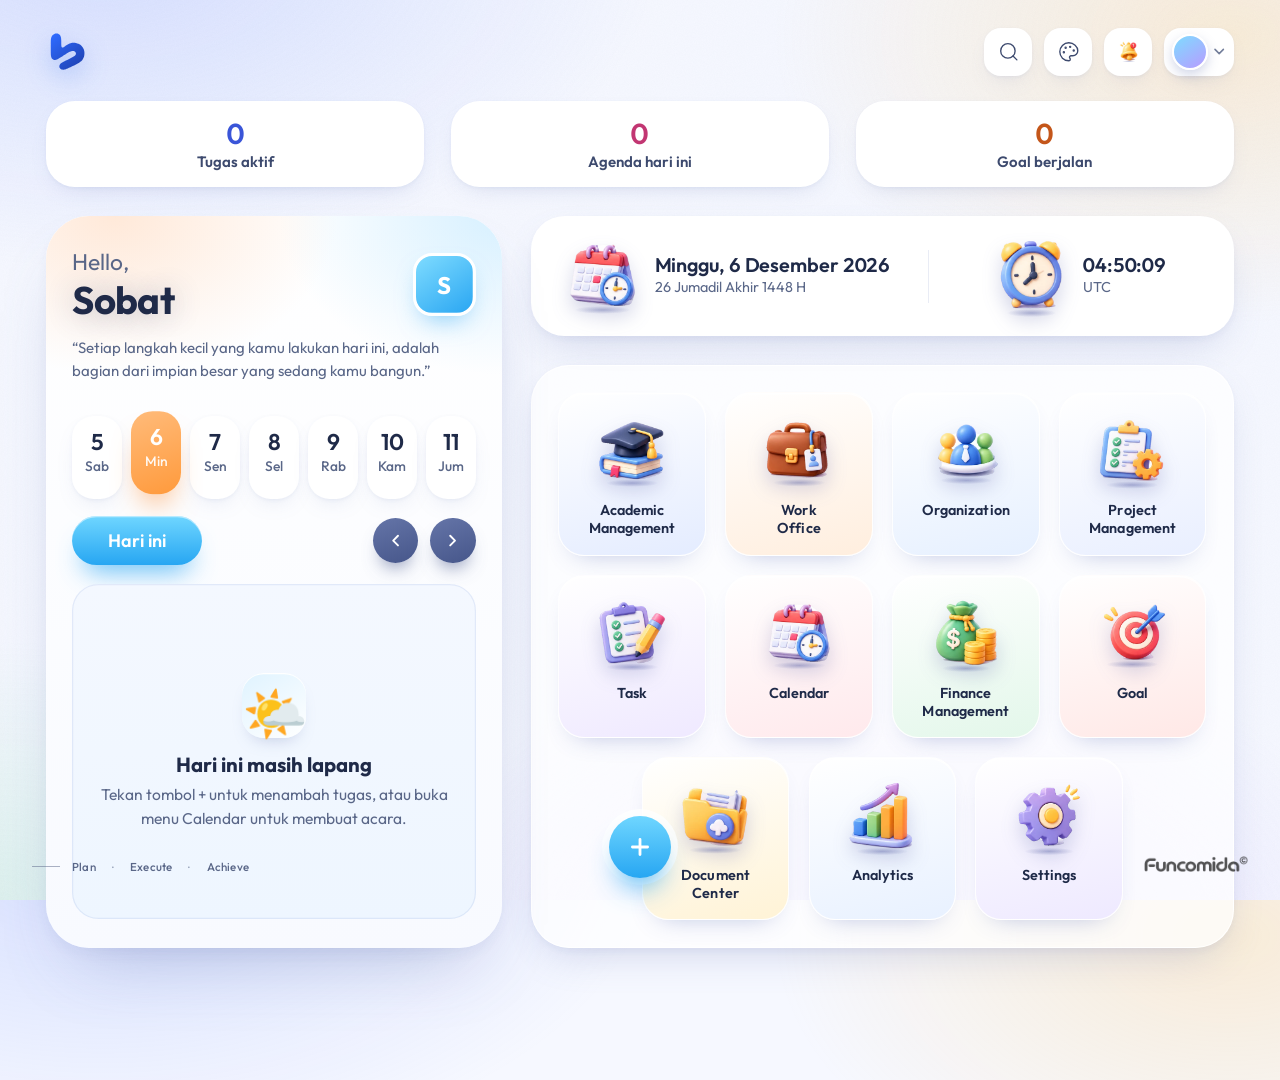
==== commit beace997: "Add files via upload" ====
--- a/index.src.html
+++ b/index.src.html
@@ -166,6 +166,7 @@
 <link rel="stylesheet" href="cal-polish.css">
 <link rel="stylesheet" href="redesign.css">
 <link rel="stylesheet" href="revisi6.css">
+<link rel="stylesheet" href="sync.css">
 </head>
 <body>
 
@@ -319,6 +320,8 @@
 <script src="documents.js"></script>
 <script src="analytics.js"></script>
 <script src="settings.js"></script>
+<script src="qrlib.js"></script>
+<script src="sync.js"></script>
 <script src="premium.js"></script>
 <script src="worlds.js"></script>
 <script src="polish.js"></script>
--- a/sync.css
+++ b/sync.css
@@ -0,0 +1,16 @@
+/* Sambung Perangkat */
+.sy-card{position:relative;overflow:hidden}
+.sy-h{display:flex;gap:12px;align-items:flex-start;margin-bottom:12px}
+.sy-h .ac-hint{margin:2px 0 0}
+.sy-ic{flex:none;width:40px;height:40px;border-radius:14px;display:grid;place-items:center;font-style:normal;font-size:20px;color:#fff;background:linear-gradient(135deg,#2f6bff,#7c5cff);box-shadow:0 6px 16px rgba(47,107,255,.35)}
+.sy-row{display:flex;gap:8px;flex-wrap:wrap;margin-bottom:10px}
+.sy-row input,.sy-row select,.sy-card textarea{font:inherit;color:inherit;background:rgba(127,140,170,.12);border:1px solid rgba(127,140,170,.28);border-radius:12px;padding:10px 12px;min-width:0}
+.sy-row input{flex:1 1 150px}.sy-row select{flex:1 1 130px}
+.sy-card textarea{width:100%;box-sizing:border-box;resize:vertical;font-family:ui-monospace,Menlo,monospace;font-size:12px;word-break:break-all;margin:8px 0}
+.sy-card input:focus,.sy-card textarea:focus,.sy-card select:focus{outline:2px solid #2f6bff;outline-offset:1px}
+.sy-qrbox{display:grid;place-items:center;margin:6px auto 4px;padding:12px;width:max-content;max-width:100%;background:#fff;border-radius:20px;box-shadow:0 10px 30px rgba(20,33,61,.18)}
+.sy-qrbox canvas{width:min(280px,72vw);height:auto;image-rendering:pixelated;display:block}
+.sy-qp{text-align:center}
+#sy-vid{width:100%;max-height:260px;object-fit:cover;border-radius:16px;margin:8px 0;background:#000}
+.sy-msg{min-height:1.2em;margin-top:8px}.sy-msg.bad{color:#e5484d}
+@media (prefers-reduced-motion:no-preference){.sy-qrbox{animation:syin .35s ease-out}@keyframes syin{from{opacity:0;transform:scale(.96)}}}
